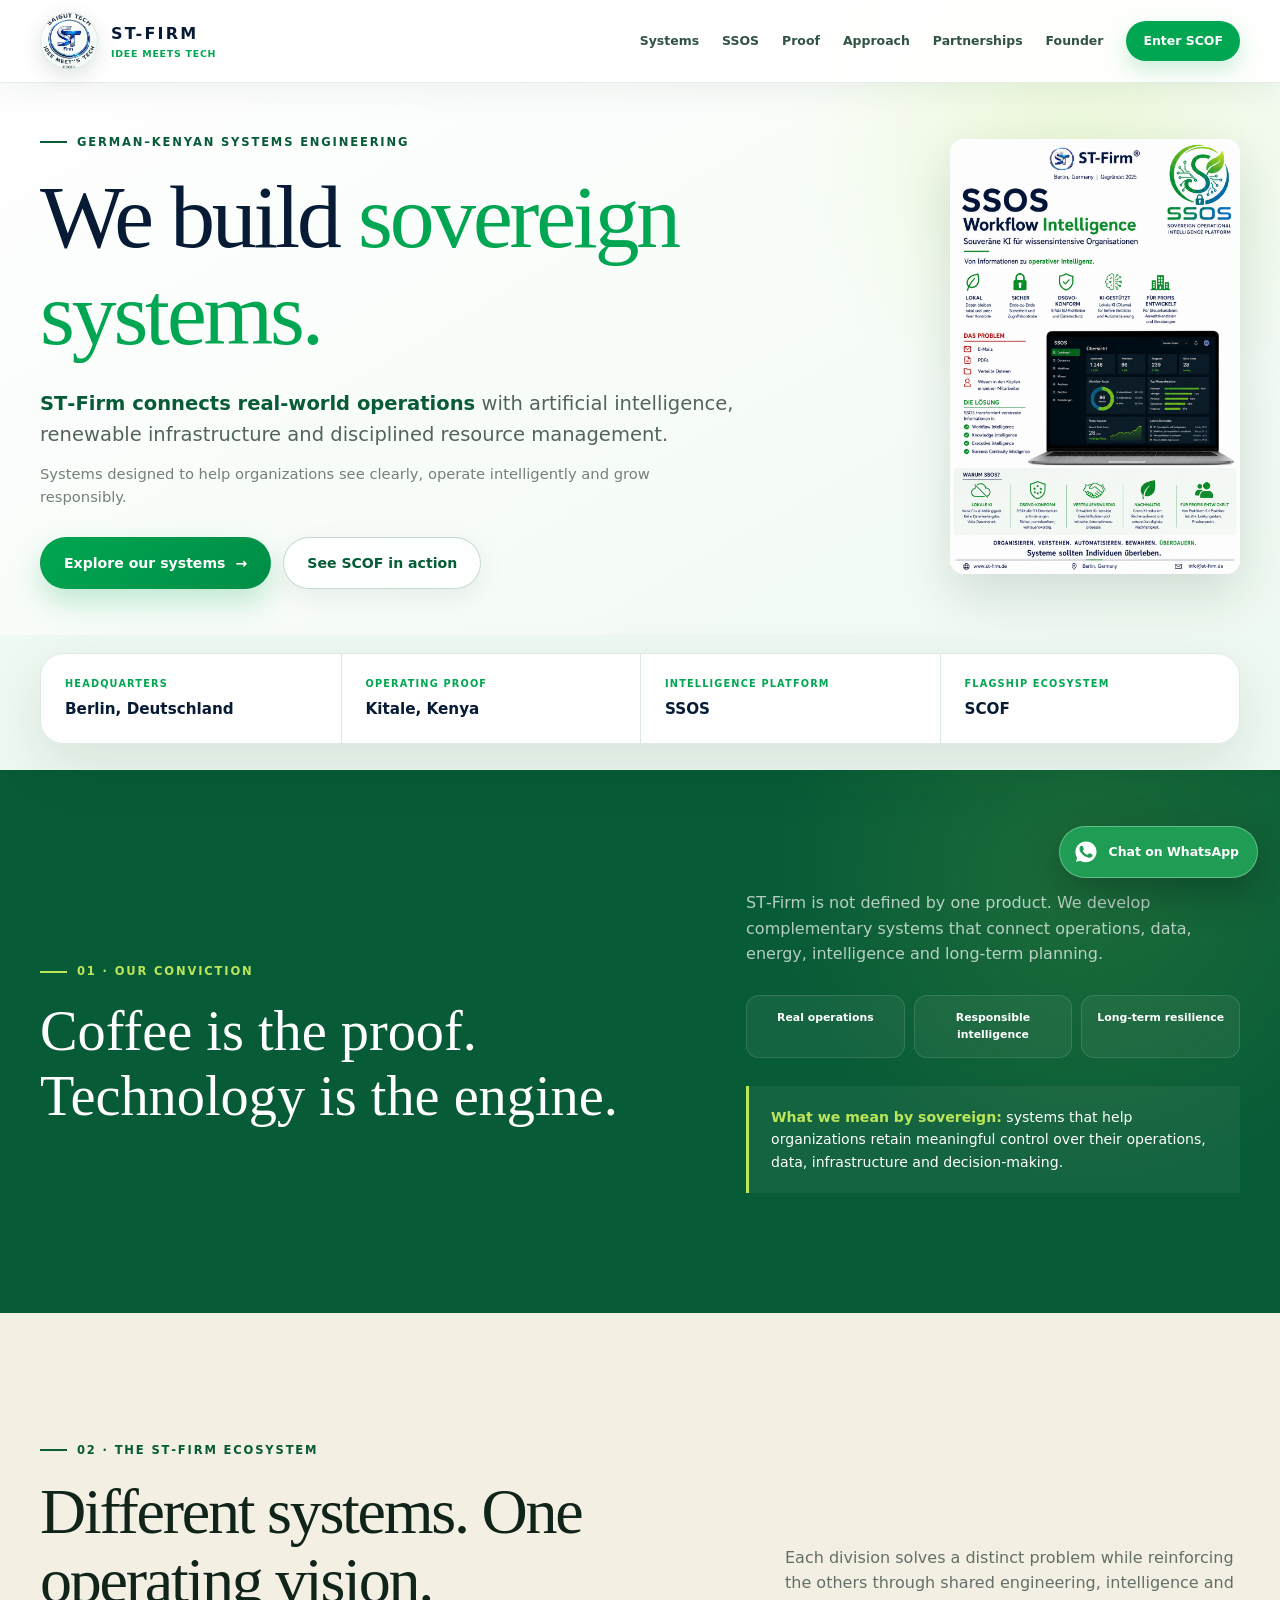
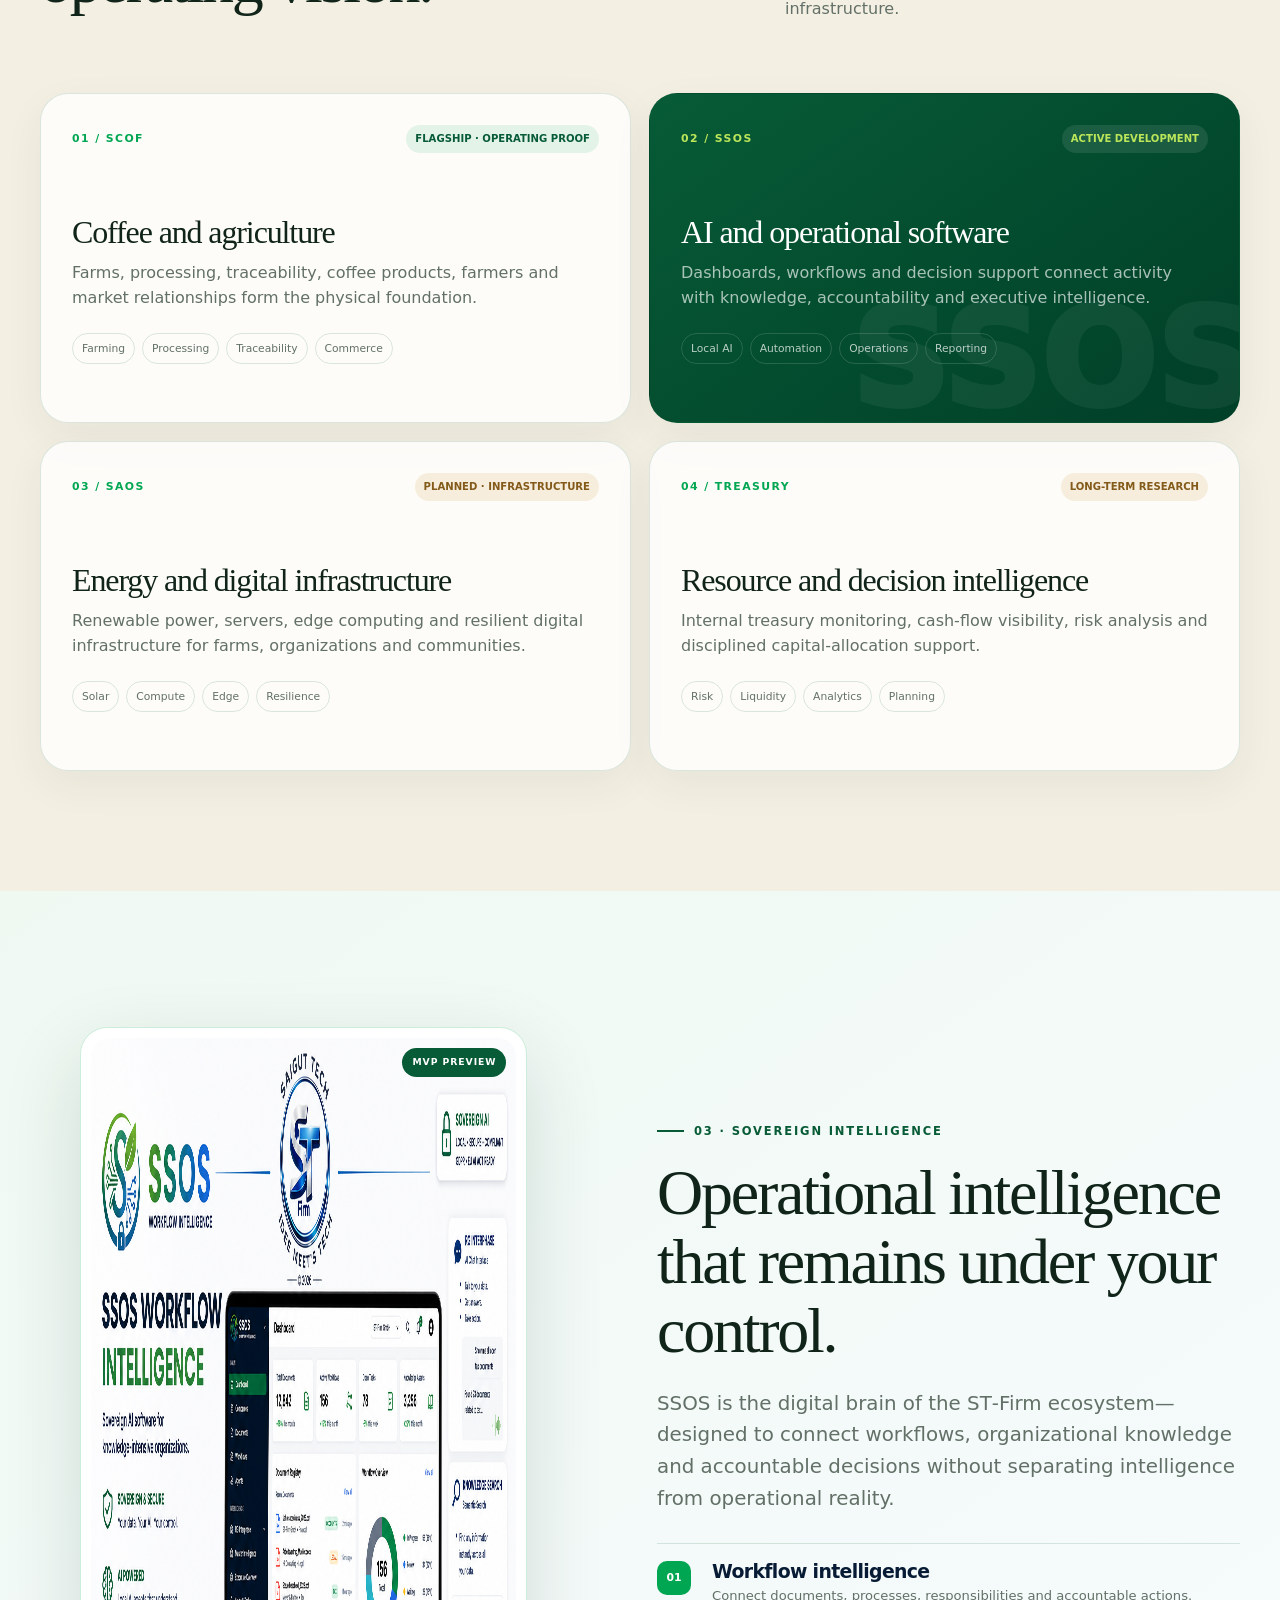
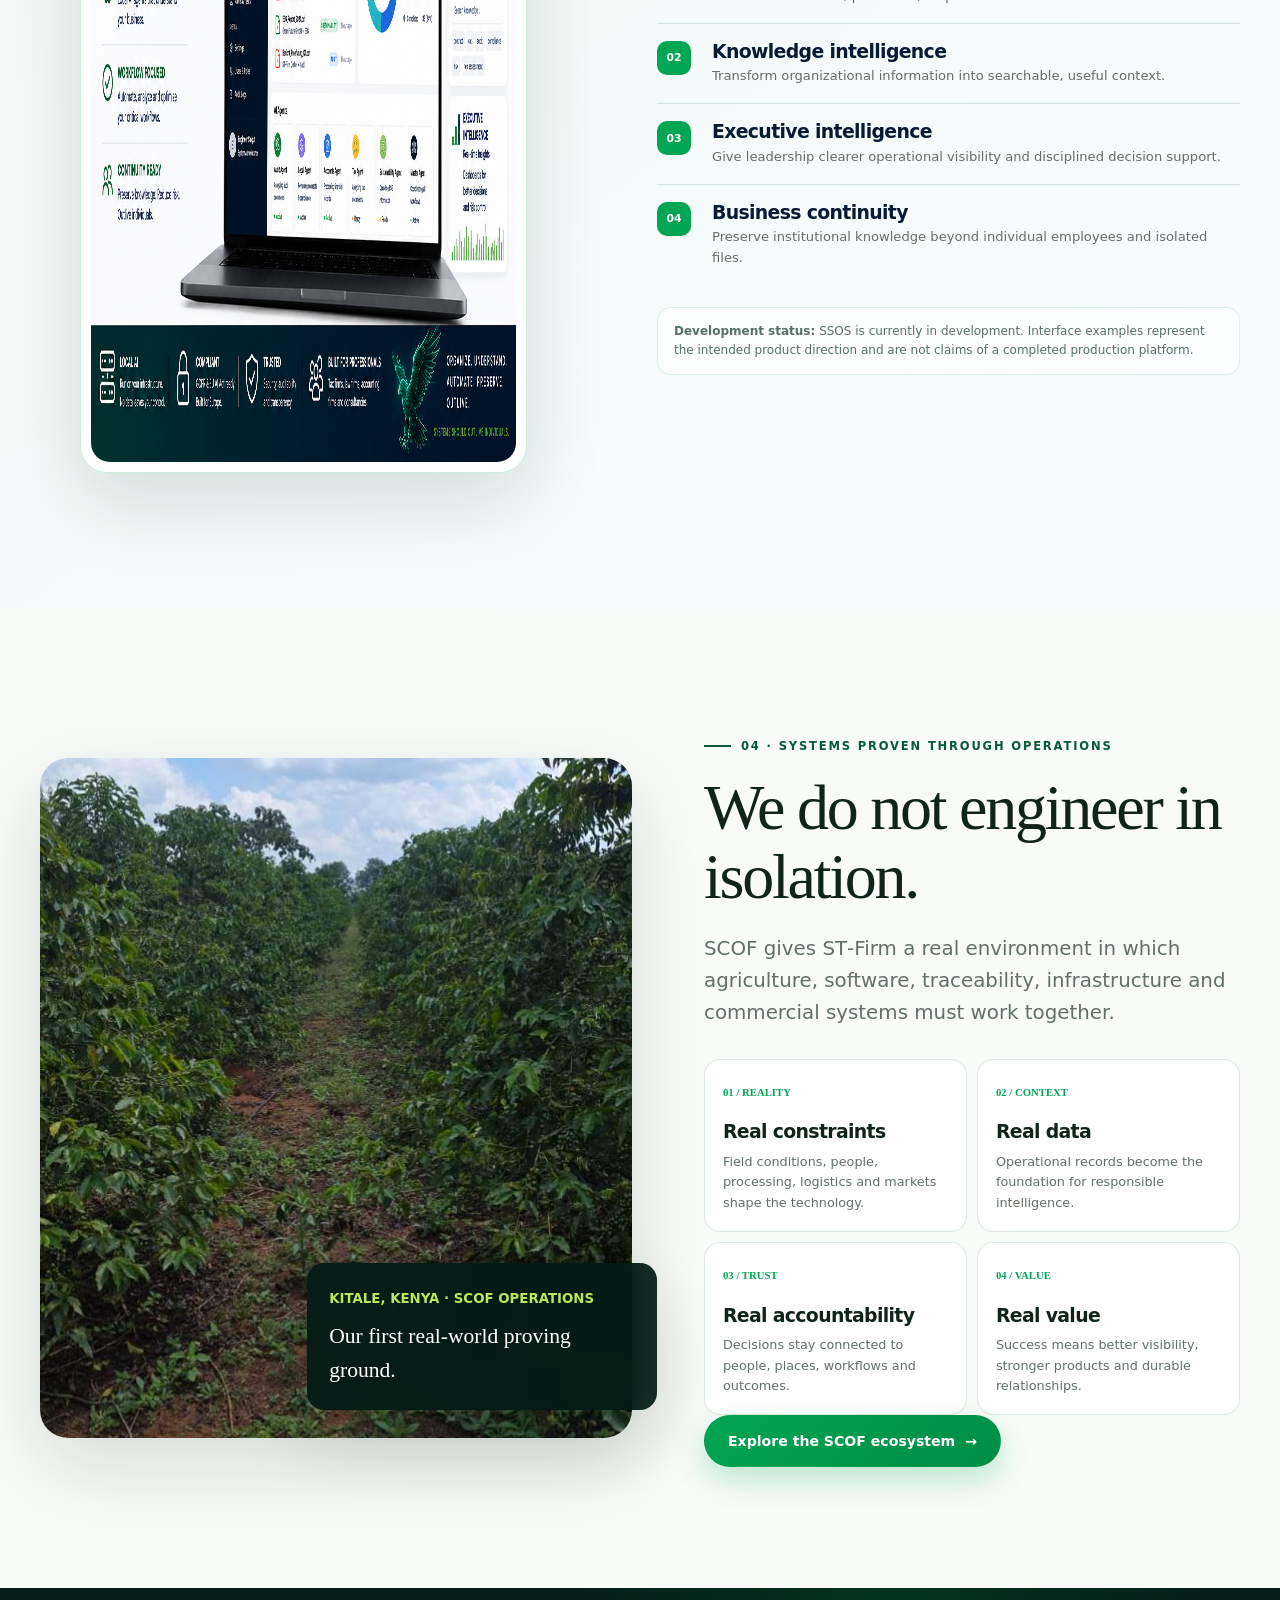
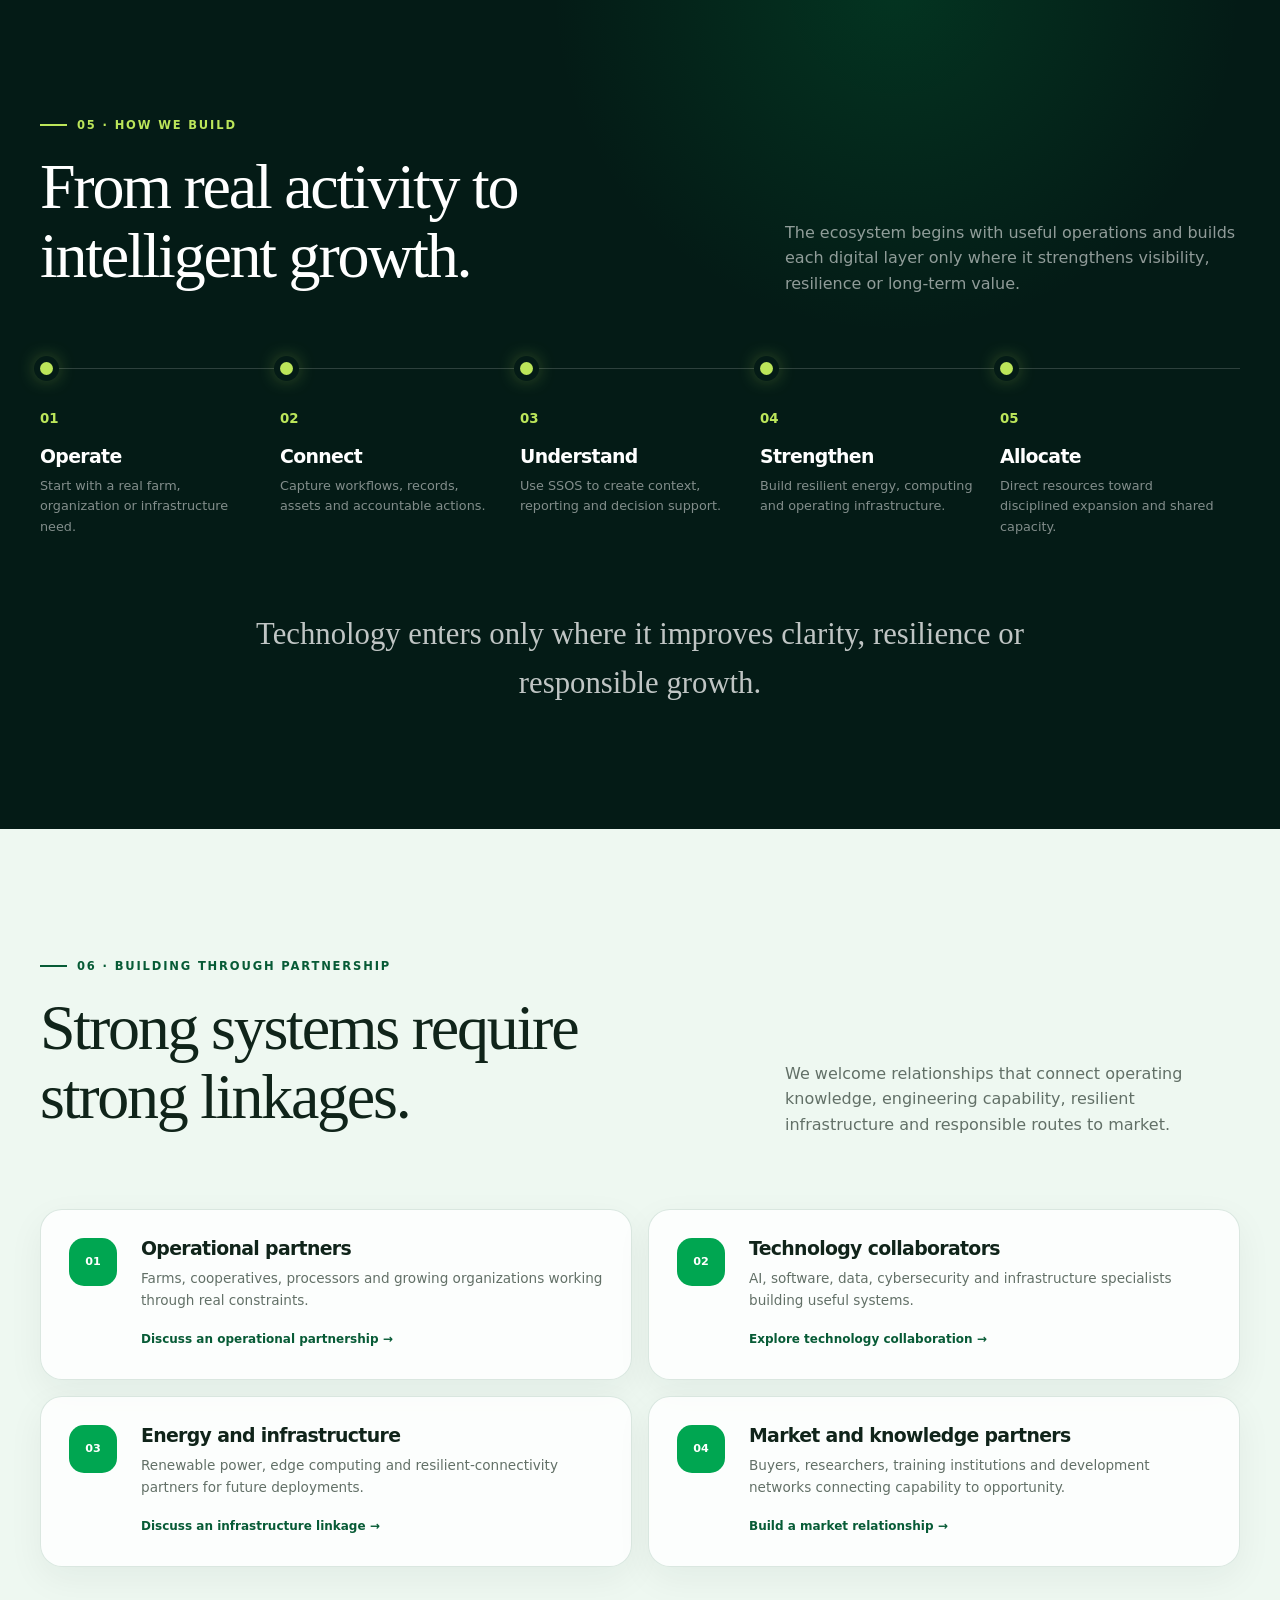
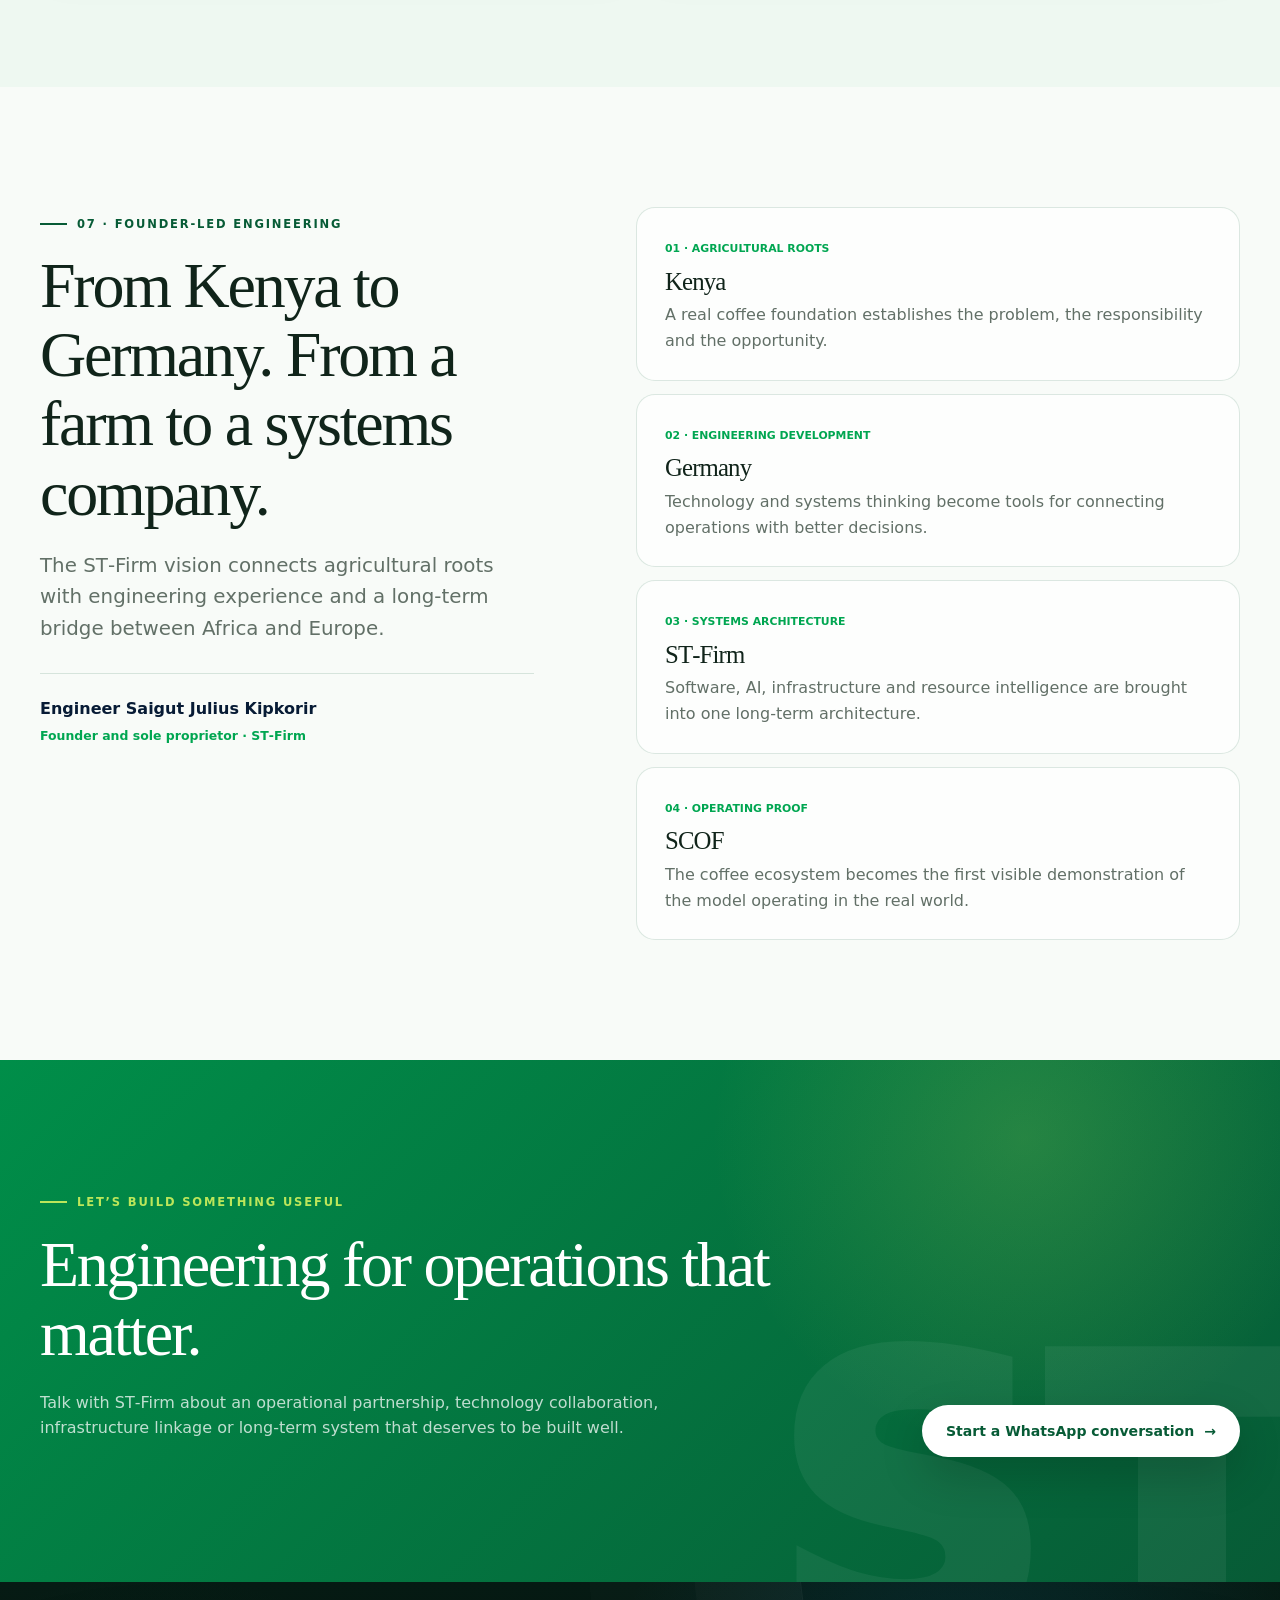
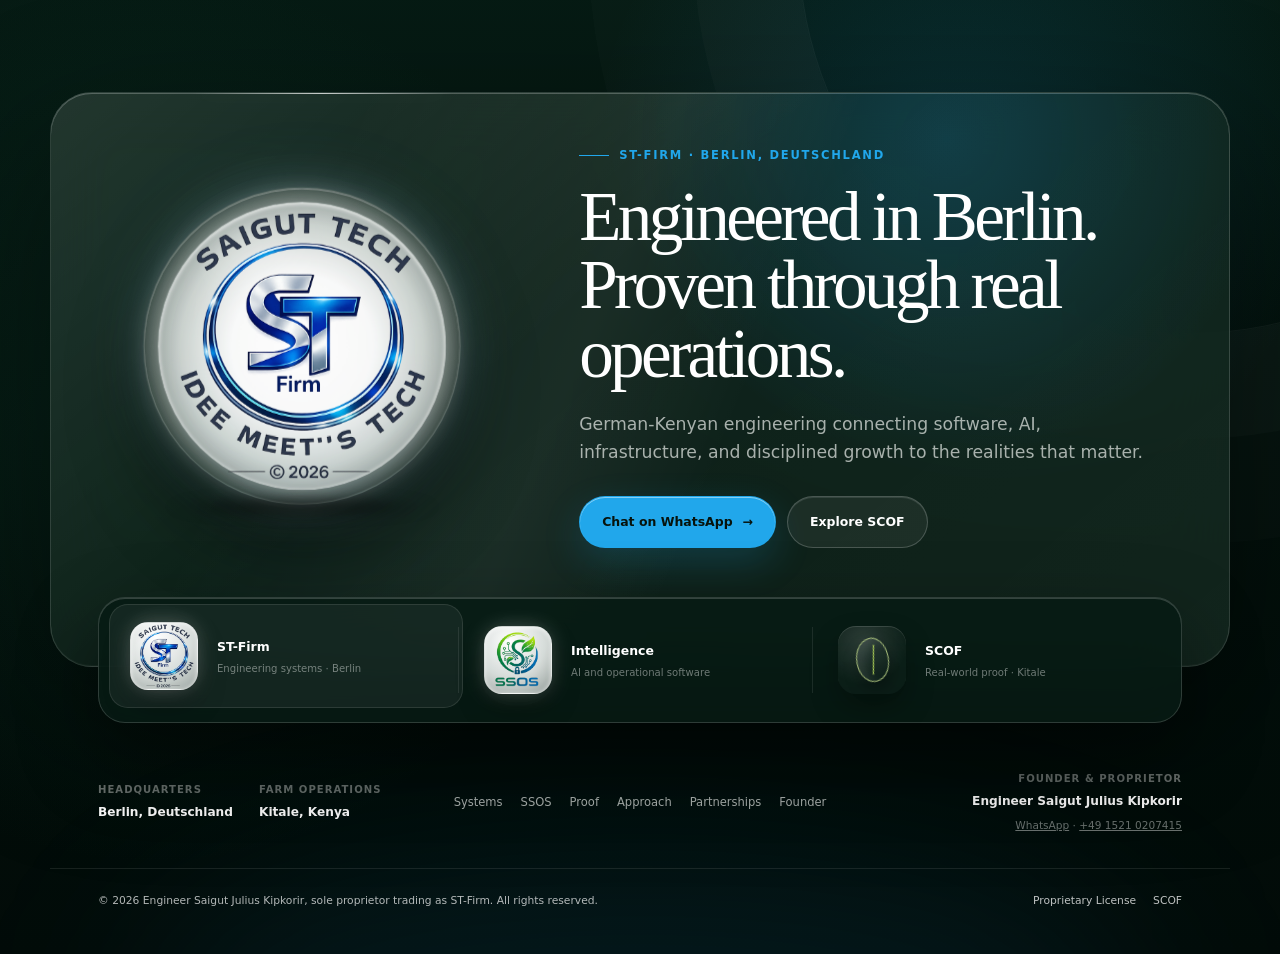
==== st-firm.html @ 6747685f "Redesign ST-Firm page, add SSOS MVP assets, update tests and docs - Major ST-Firm page redesign with" ====
<!DOCTYPE html>
<html lang="en">
<head>
  <meta charset="utf-8">
  <meta name="viewport" content="width=device-width, initial-scale=1">
  <meta name="description" content="ST-Firm is a German-Kenyan engineering company building sovereign systems across artificial intelligence, agriculture, infrastructure and responsible resource management.">
  <meta name="theme-color" content="#ffffff">
  <meta property="og:title" content="ST-Firm — We Build Sovereign Systems">
  <meta property="og:description" content="German-Kenyan engineering connecting real-world operations with sovereign AI, renewable infrastructure and disciplined growth.">
  <meta property="og:type" content="website">
  <title>ST-Firm — We Build Sovereign Systems</title>
  <style>
    :root {
      --night: #061a13;
      --forest: #123d2c;
      --green: #315f42;
      --lime: #bdd978;
      --gold: #d4a44b;
      --cream: #f4efe3;
      --paper: #fbf9f3;
      --ink: #16251c;
      --muted: #667169;
      --line: rgba(18,61,44,.14);
      --radius: 24px;
      --shadow: 0 26px 80px rgba(5,30,21,.14);
    }
    * { box-sizing: border-box; }
    html { scroll-behavior: smooth; }
    body { margin: 0; color: var(--ink); background: var(--paper); font-family: Inter, ui-sans-serif, system-ui, -apple-system, BlinkMacSystemFont, "Segoe UI", sans-serif; line-height: 1.6; overflow-x: hidden; -webkit-font-smoothing: antialiased; -webkit-tap-highlight-color: transparent; }
    body.menu-open { overflow: hidden; }
    img { display: block; width: 100%; }
    a { color: inherit; }
    .wrap { width: min(1180px, calc(100% - 40px)); margin-inline: auto; }
    .eyebrow { display: inline-flex; align-items: center; gap: 10px; margin: 0 0 17px; color: var(--green); font-size: .72rem; font-weight: 850; letter-spacing: .15em; text-transform: uppercase; }
    .eyebrow::before { content: ""; width: 27px; height: 2px; background: currentColor; }
    h1, h2, h3, p { margin-top: 0; }
    h1, h2, h3 { line-height: 1.08; letter-spacing: -.035em; }
    h1, h2 { font-family: Georgia, serif; font-weight: 500; }
    h1 { max-width: 920px; margin-bottom: 25px; font-size: clamp(3.4rem, 8.2vw, 7.6rem); }
    h2 { max-width: 760px; margin-bottom: 22px; font-size: clamp(2.35rem, 5vw, 4.5rem); }
    h3 { margin-bottom: 10px; font-size: 1.18rem; }
    .lead { max-width: 700px; color: var(--muted); font-size: clamp(1.05rem, 1.8vw, 1.24rem); }
    .section { padding: 112px 0; }
    .section-head { display: flex; align-items: end; justify-content: space-between; gap: 45px; margin-bottom: 52px; }
    .section-head > p { max-width: 455px; color: var(--muted); }
    .btn { display: inline-flex; min-height: 50px; align-items: center; justify-content: center; gap: 10px; padding: 0 22px; border-radius: 999px; font-size: .88rem; font-weight: 800; text-decoration: none; transition: transform .2s, background .2s, border-color .2s; -webkit-tap-highlight-color: transparent; }
    .btn:hover { transform: translateY(-2px); }
    .btn-primary { color: var(--night); background: var(--lime); }
    .btn-outline { border: 1px solid rgba(255,255,255,.3); color: white; background: rgba(255,255,255,.035); }

    header { position: fixed; z-index: 50; top: 0; right: 0; left: 0; border-bottom: 1px solid rgba(255,255,255,.1); background: rgba(6,26,19,.78); backdrop-filter: blur(18px); }
    .nav { min-height: 76px; display: flex; align-items: center; justify-content: space-between; gap: 24px; color: white; }
    .brand { display: inline-flex; align-items: center; gap: 13px; text-decoration: none; }
    .brand-logo { width: 56px; height: 56px; border-radius: 50%; object-fit: contain; background: radial-gradient(circle at 35% 22%, #ffffff, rgba(248,252,250,.92) 55%, rgba(240,245,242,.7) 100%); box-shadow: 0 0 14px rgba(255,255,255,.2), inset 0 1px 2px rgba(255,255,255,.6); }
    .brand strong { display: block; letter-spacing: .14em; }
    .brand small { display: block; color: rgba(255,255,255,.5); font-size: .59rem; letter-spacing: .08em; }
    .nav-links { display: flex; align-items: center; gap: 27px; }
    .nav-links a { color: rgba(255,255,255,.7); font-size: .82rem; font-weight: 700; text-decoration: none; }
    .nav-links a:hover { color: white; }
    .nav-links .scof-link { padding: 9px 15px; border: 1px solid rgba(255,255,255,.24); border-radius: 999px; color: white; }
    .menu { display: none; min-width: 44px; min-height: 44px; border: 0; color: white; background: transparent; font: inherit; cursor: pointer; }

    .thesis { color: white; background: var(--forest); }
    .thesis-grid { display: grid; grid-template-columns: 1fr 1fr; gap: 9vw; align-items: center; }
    .thesis blockquote { margin: 0; font-family: Georgia, serif; font-size: clamp(2rem, 4.1vw, 3.8rem); line-height: 1.18; }
    .thesis p { color: rgba(255,255,255,.64); }
    .definition { margin-top: 28px; padding: 20px 22px; border-left: 2px solid var(--lime); background: rgba(255,255,255,.045); font-size: .88rem; }
    .definition strong { color: var(--lime); }

    .architecture { background: var(--cream); }
    .division-grid { display: grid; grid-template-columns: repeat(2, 1fr); gap: 17px; }
    .division { min-height: 310px; padding: 30px; border: 1px solid var(--line); border-radius: var(--radius); background: rgba(255,255,255,.68); }
    .division-top { display: flex; align-items: center; justify-content: space-between; }
    .division-code { color: var(--green); font-size: .68rem; font-weight: 900; letter-spacing: .13em; }
    .status { padding: 6px 9px; border-radius: 999px; color: var(--green); background: rgba(49,95,66,.1); font-size: .63rem; font-weight: 850; text-transform: uppercase; }
    .status.planned { color: #835a19; background: rgba(212,164,75,.16); }
    .division h3 { margin-top: 62px; font-family: Georgia, serif; font-size: 2rem; font-weight: 500; }
    .division p { color: var(--muted); }
    .tags { display: flex; flex-wrap: wrap; gap: 7px; margin-top: 22px; }
    .tags span { padding: 6px 9px; border: 1px solid var(--line); border-radius: 999px; color: var(--muted); font-size: .67rem; }

    .proof-grid { display: grid; grid-template-columns: 1.05fr .95fr; gap: 70px; align-items: center; }
    .proof-image { position: relative; }
    .proof-image img { height: 650px; object-fit: cover; border-radius: var(--radius); box-shadow: var(--shadow); }
    .proof-label { position: absolute; right: -25px; bottom: 28px; width: min(330px, 80%); padding: 22px; border-radius: 17px; color: white; background: var(--night); box-shadow: var(--shadow); }
    .proof-label small { color: var(--lime); text-transform: uppercase; }
    .proof-label strong { display: block; margin-top: 8px; font-family: Georgia, serif; font-size: 1.35rem; font-weight: 500; }
    .proof-points { display: grid; margin-top: 30px; }
    .proof-point { display: grid; grid-template-columns: 38px 1fr; gap: 15px; padding: 19px 0; border-top: 1px solid var(--line); }
    .proof-point span { color: var(--gold); font-family: Georgia, serif; }
    .proof-point p { margin: 5px 0 0; color: var(--muted); font-size: .84rem; }

    .model { color: white; background: var(--night); }
    .model .eyebrow { color: var(--lime); }
    .model .section-head > p { color: rgba(255,255,255,.56); }
    .flow { display: grid; grid-template-columns: repeat(5, 1fr); margin-top: 54px; border-top: 1px solid rgba(255,255,255,.17); }
    .flow article { position: relative; padding: 36px 25px 0 0; }
    .flow article::before { content: ""; position: absolute; top: -6px; width: 11px; height: 11px; border-radius: 50%; background: var(--lime); box-shadow: 0 0 0 5px var(--night); }
    .flow small { color: var(--lime); font-weight: 800; }
    .flow h3 { margin-top: 15px; }
    .flow p { color: rgba(255,255,255,.5); font-size: .8rem; }

    .founder { background: var(--paper); }
    .founder-grid { display: grid; grid-template-columns: .85fr 1.15fr; gap: 8vw; }
    .founder-title { position: sticky; top: 120px; align-self: start; }
    .timeline { border-left: 1px solid var(--line); }
    .moment { position: relative; padding: 0 0 42px 34px; }
    .moment::before { content: ""; position: absolute; left: -6px; top: 4px; width: 11px; height: 11px; border-radius: 50%; background: var(--gold); }
    .moment small { color: var(--green); font-size: .68rem; font-weight: 850; text-transform: uppercase; }
    .moment h3 { margin: 9px 0 7px; font-family: Georgia, serif; font-size: 1.55rem; font-weight: 500; }
    .moment p { color: var(--muted); }

    .closing { position: relative; overflow: hidden; padding: 115px 0; color: white; background: var(--forest); }
    .closing::after { content: "ST"; position: absolute; right: -25px; bottom: -120px; color: rgba(255,255,255,.04); font-size: 24rem; font-weight: 950; line-height: 1; }
    .closing-inner { position: relative; z-index: 2; display: grid; grid-template-columns: 1fr auto; gap: 50px; align-items: end; }
    .closing p { max-width: 650px; color: rgba(255,255,255,.64); }
    footer { padding: 28px 0; color: rgba(255,255,255,.48); background: var(--night); font-size: .74rem; }
    .footer-inner { display: flex; justify-content: space-between; gap: 25px; }

    .reveal { opacity: 0; transform: translateY(20px); will-change: transform, opacity; transition: opacity .7s cubic-bezier(.25,.1,.25,1), transform .7s cubic-bezier(.25,.1,.25,1); }
    .reveal.visible { opacity: 1; transform: none; }

    @media (max-width: 900px) {
      .nav-links { position: fixed; inset: 76px 0 auto; display: none; padding: 26px; flex-direction: column; align-items: flex-start; background: var(--night); }
      .nav-links.open { display: flex; }
      .menu { display: block; }
      .thesis-grid, .proof-grid, .founder-grid { grid-template-columns: 1fr; }
      .proof-image { max-width: 760px; }
      .flow { grid-template-columns: repeat(3, 1fr); row-gap: 28px; }
      .founder-title { position: static; }
    }
    @media (max-width: 650px) {
      .wrap { width: min(100% - 28px, 1180px); }
      .section { padding: 96px 0; }
      .section-head { display: block; }
      .division-grid { grid-template-columns: 1fr; }
      .proof-image img { height: 480px; }
      .proof-label { right: -4px; }
      .flow { grid-template-columns: 1fr; border-top: 0; }
      .flow article { padding: 22px 0; border-top: 1px solid rgba(255,255,255,.15); }
      .flow article::before { display: none; }
      .closing-inner { grid-template-columns: 1fr; }
      .footer-inner { display: block; }
      .footer-inner span { display: block; margin-top: 8px; }
      .brand-logo { width: 42px; height: 42px; }
    }
    @media (prefers-reduced-motion: reduce) {
      html { scroll-behavior: auto; }
      *, *::before, *::after { transition: none !important; }
      .reveal { opacity: 1; transform: none; }
    }
  </style>
  <style id="stfirm-2026-refresh">
    :root { --night:#041b16; --navy:#071b35; --forest:#075b36; --green:#00a651; --leaf:#46b94f; --lime:#bce65a; --paper:#f8fbf8; --ink:#10241a; --muted:#627067; --line:rgba(7,91,54,.14); --radius:28px; --shadow:0 28px 80px rgba(4,45,28,.14); }
    html { scroll-padding-top:92px; }
    body { background:var(--paper); }
    a:focus-visible, button:focus-visible { outline:3px solid var(--lime); outline-offset:4px; }
    .skip-link { position:fixed; z-index:100; top:10px; left:10px; padding:10px 16px; border-radius:999px; color:white; background:var(--forest); transform:translateY(-150%); transition:transform .2s; }
    .skip-link:focus { transform:none; }
    .wrap { width:min(1200px,calc(100% - 44px)); }
    .eyebrow { margin-bottom:18px; color:var(--forest); font-weight:900; letter-spacing:.16em; }
    h1 { max-width:760px; color:var(--navy); font-size:clamp(3.6rem,7vw,6.8rem); }
    h1 em { color:var(--green); font-style:normal; }
    h2 { max-width:790px; font-size:clamp(2.45rem,5vw,4.7rem); }
    .section { position:relative; padding:120px 0; }
    .section-head { gap:54px; margin-bottom:56px; }
    .btn { min-height:52px; padding-inline:23px; border:1px solid transparent; font-weight:850; transition:transform .2s,box-shadow .2s,background .2s,color .2s; }
    .btn:hover { transform:translateY(-3px); }
    .btn-primary { color:white; background:linear-gradient(135deg,var(--green),#008d46); box-shadow:0 13px 30px rgba(0,166,81,.24); }
    .btn-outline { border-color:rgba(7,91,54,.22); color:var(--forest); background:rgba(255,255,255,.78); box-shadow:0 8px 28px rgba(4,45,28,.07); }

    header { min-height:82px; border-bottom:1px solid rgba(7,91,54,.1); background:rgba(255,255,255,.9); box-shadow:0 8px 32px rgba(4,45,28,.06); backdrop-filter:blur(20px) saturate(150%); }
    .nav { min-height:82px; color:var(--navy); }
    .brand { color:var(--navy); }
    .brand-logo { width:58px; height:58px; border:1px solid rgba(7,91,54,.1); background:radial-gradient(circle at 35% 22%,#fff,#f4fbf6 70%); box-shadow:0 7px 22px rgba(4,45,28,.12); }
    .brand small { color:var(--green); font-weight:800; }
    .nav-links { gap:23px; }
    .nav-links a { position:relative; color:#315244; font-size:.78rem; font-weight:780; }
    .nav-links a:not(.scof-link)::after { content:""; position:absolute; right:0; bottom:-9px; left:0; height:2px; background:var(--green); transform:scaleX(0); transition:transform .2s; }
    .nav-links a:hover { color:var(--forest); }
    .nav-links a:hover::after { transform:scaleX(1); }
    .nav-links .scof-link { padding:10px 17px; border:0; color:white; background:var(--green); box-shadow:0 9px 22px rgba(0,166,81,.2); }
    .menu { border:1px solid var(--line); border-radius:50%; color:var(--forest); background:white; font-weight:800; }

    .hero { position:relative; min-height:auto; overflow:hidden; padding:125px 0 46px; color:var(--ink); background:radial-gradient(circle at 84% 23%,rgba(188,230,90,.2),transparent 24%),linear-gradient(150deg,#fff 0%,#f7fcf8 58%,#eef9f1 100%); }
    .hero::before { inset:auto; top:9%; right:-8%; width:42vw; height:42vw; opacity:1; border:1px solid rgba(0,166,81,.12); border-radius:50%; background:transparent; box-shadow:0 0 0 70px rgba(0,166,81,.025),0 0 0 140px rgba(0,166,81,.018); }
    .hero-inner { position:relative; z-index:2; display:grid; grid-template-columns:minmax(0,1fr) auto; gap:clamp(36px,5vw,64px); align-items:center; margin-block:0; }
    .hero .eyebrow { color:var(--forest); }
    .hero-copy { max-width:700px; color:#52645b; font-size:clamp(1.05rem,1.65vw,1.22rem); }
    .hero-copy strong { color:var(--forest); }
    .hero-subcopy { max-width:660px; margin-top:-8px; color:#748078; font-size:.92rem; }
    .hero-actions { display:flex; flex-wrap:wrap; gap:12px; margin-top:28px; }
    .hero-visual { position:relative; align-self:center; width:auto; margin:0; border:0; background:none; box-shadow:none; }
    .hero-visual::before { display:none; }
    .poster-shell { display:block; width:fit-content; margin:0; }
    .poster-shell a { display:block; text-decoration:none; }
    .poster-shell img { width:auto; height:435px; max-width:100%; aspect-ratio:auto; border-radius:14px; object-fit:contain; background:white; box-shadow:0 20px 52px rgba(3,53,31,.14); transition:transform .35s,box-shadow .35s; }
    .poster-shell img:hover { transform:translateY(-3px); box-shadow:0 32px 78px rgba(3,53,31,.2); }
    .credibility { position:relative; z-index:3; margin:0; padding:18px 0 26px; background:#eef9f1; }
    .credibility-grid { display:grid; grid-template-columns:repeat(4,1fr); overflow:hidden; border:1px solid rgba(7,91,54,.12); border-radius:23px; background:rgba(255,255,255,.86); box-shadow:0 22px 60px rgba(4,45,28,.1); backdrop-filter:blur(15px); }
    .credibility article { padding:22px 24px; border-left:1px solid var(--line); }
    .credibility article:first-child { border-left:0; }
    .credibility small { display:block; color:var(--green); font-size:.61rem; font-weight:900; letter-spacing:.12em; text-transform:uppercase; }
    .credibility strong { display:block; margin-top:5px; color:var(--navy); font-size:.95rem; }

    .thesis { overflow:hidden; color:white; background:radial-gradient(circle at 85% 20%,rgba(188,230,90,.12),transparent 27%),var(--forest); }
    .thesis .eyebrow { color:var(--lime); }
    .thesis-grid { grid-template-columns:1.1fr .9fr; gap:8vw; }
    .thesis blockquote { font-size:clamp(2.4rem,4.4vw,4.3rem); line-height:1.15; }
    .thesis p { color:rgba(255,255,255,.7); }
    .principles { display:grid; grid-template-columns:repeat(3,1fr); gap:9px; margin-top:28px; }
    .principles span { padding:13px 10px; border:1px solid rgba(255,255,255,.12); border-radius:13px; color:white; background:rgba(255,255,255,.055); font-size:.68rem; font-weight:800; text-align:center; }
    .definition { border-left:3px solid var(--lime); background:rgba(255,255,255,.055); }

    .architecture { background:var(--cream); }
    .division-grid { gap:18px; }
    .division { position:relative; min-height:330px; overflow:hidden; padding:31px; border-radius:var(--radius); background:rgba(255,255,255,.78); box-shadow:0 14px 40px rgba(4,45,28,.06); transition:transform .3s,box-shadow .3s; }
    .division:hover { transform:translateY(-5px); box-shadow:var(--shadow); }
    .division.featured { color:white; border-color:transparent; background:linear-gradient(145deg,var(--forest),#003f28); }
    .division.featured::after { content:"SSOS"; position:absolute; right:-14px; bottom:-48px; color:rgba(255,255,255,.055); font-size:8.5rem; font-weight:950; }
    .division-top,.division h3,.division p,.tags { position:relative; z-index:2; }
    .division-code { color:var(--green); }
    .featured .division-code { color:var(--lime); }
    .status { color:var(--forest); background:rgba(0,166,81,.1); }
    .featured .status { color:var(--lime); background:rgba(255,255,255,.09); }
    .featured p { color:rgba(255,255,255,.66); }
    .featured .tags span { border-color:rgba(255,255,255,.14); color:rgba(255,255,255,.72); }

    .ssos-showcase { overflow:hidden; background:linear-gradient(145deg,#eff9f2,#f8fbff); }
    .ssos-grid { display:grid; grid-template-columns:.95fr 1.05fr; gap:clamp(50px,7vw,90px); align-items:center; }
    .ssos-frame { position:relative; padding:10px; border:1px solid rgba(0,166,81,.2); border-radius:27px; background:white; box-shadow:var(--shadow); }
    .ssos-frame::before { content:"MVP PREVIEW"; position:absolute; z-index:2; top:20px; right:20px; padding:7px 10px; border-radius:999px; color:white; background:var(--forest); font-size:.58rem; font-weight:900; letter-spacing:.1em; }
    .ssos-frame img { border-radius:19px; }
    .capability-list { display:grid; margin-top:28px; }
    .capability { display:grid; grid-template-columns:40px 1fr; gap:15px; padding:17px 0; border-top:1px solid var(--line); }
    .capability span { display:grid; width:34px; height:34px; place-items:center; border-radius:10px; color:white; background:var(--green); font-size:.68rem; font-weight:900; }
    .capability h3 { margin-bottom:4px; color:var(--navy); }
    .capability p { margin:0; color:var(--muted); font-size:.82rem; }
    .development-note { margin-top:22px; padding:14px 16px; border:1px solid rgba(0,166,81,.15); border-radius:14px; color:#557065; background:rgba(255,255,255,.7); font-size:.75rem; }

    .proof-grid { gap:72px; }
    .proof-image img { height:680px; }
    .proof-label { width:min(350px,82%); background:rgba(4,27,22,.93); backdrop-filter:blur(12px); }
    .proof-label small { color:var(--lime); font-weight:850; }
    .proof-points { grid-template-columns:repeat(2,1fr); gap:10px; }
    .proof-point { display:block; padding:18px; border:1px solid var(--line); border-radius:16px; background:white; }
    .proof-point > span { color:var(--green); font-size:.67rem; font-weight:900; }
    .proof-point h3 { margin-top:18px; }
    .proof-point p { font-size:.8rem; }

    .model { overflow:hidden; background:radial-gradient(circle at 70% 0,rgba(0,166,81,.18),transparent 28%),var(--night); }
    .flow article::before { width:13px; height:13px; top:-7px; background:var(--lime); box-shadow:0 0 0 6px var(--night),0 0 20px var(--lime); }
    .flow small { font-weight:900; }
    .model-statement { max-width:800px; margin:60px auto 0; color:rgba(255,255,255,.75); font-family:Georgia,serif; font-size:clamp(1.35rem,2.4vw,2rem); text-align:center; }

    .partnerships { background:#eef8f1; }
    .partner-grid { display:grid; grid-template-columns:repeat(2,1fr); gap:16px; }
    .partner-card { display:grid; grid-template-columns:54px 1fr; gap:18px; padding:28px; border:1px solid var(--line); border-radius:22px; background:rgba(255,255,255,.82); box-shadow:0 12px 36px rgba(4,45,28,.055); transition:transform .3s,box-shadow .3s; }
    .partner-card:hover { transform:translateY(-4px); box-shadow:var(--shadow); }
    .partner-number { display:grid; width:48px; height:48px; place-items:center; border-radius:15px; color:white; background:var(--green); font-size:.7rem; font-weight:900; }
    .partner-card p { color:var(--muted); font-size:.85rem; }
    .partner-card a { color:var(--forest); font-size:.75rem; font-weight:900; text-decoration:none; }

    .founder-grid { grid-template-columns:.9fr 1.1fr; }
    .founder-title { top:125px; }
    .founder-signature { margin-top:28px; padding-top:22px; border-top:1px solid var(--line); }
    .founder-signature strong { display:block; color:var(--navy); }
    .founder-signature span { color:var(--green); font-size:.78rem; font-weight:800; }
    .timeline { display:grid; gap:13px; border-left:0; }
    .moment { padding:26px 28px; border:1px solid var(--line); border-radius:19px; background:rgba(255,255,255,.72); }
    .moment::before { display:none; }
    .moment p { margin-bottom:0; }

    .closing { padding:125px 0; background:radial-gradient(circle at 80% 15%,rgba(188,230,90,.18),transparent 28%),linear-gradient(135deg,#008e49,var(--forest)); }
    .closing::after { color:rgba(255,255,255,.055); }
    .closing .eyebrow { color:var(--lime); }
    .closing p { color:rgba(255,255,255,.75); }
    .closing .btn-primary { color:var(--forest); background:white; box-shadow:0 18px 45px rgba(0,0,0,.18); }

    @media (max-width:1050px) {
      .nav-links { gap:15px; }
      .nav-links a { font-size:.72rem; }
      .poster-shell img { height:400px; }
    }
    @media (max-width:900px) {
      .nav-links { inset:82px 16px auto; padding:24px; border:1px solid var(--line); border-radius:22px; background:rgba(255,255,255,.97); box-shadow:var(--shadow); }
      .nav-links .scof-link { width:100%; text-align:center; }
      .hero { padding:112px 0 40px; }
      .hero-inner,.thesis-grid,.ssos-grid,.proof-grid,.founder-grid { grid-template-columns:1fr; }
      .hero-content { text-align:center; }
      .hero-content .eyebrow,.hero-actions,.hero-note { justify-content:center; }
      .hero-copy,.hero-subcopy { margin-inline:auto; }
      .hero-inner { gap:32px; }
      .hero-visual { width:auto; max-width:none; margin:0 auto; aspect-ratio:auto; }
      .poster-shell img { height:360px; }
      .credibility-grid { grid-template-columns:repeat(2,1fr); }
      .credibility article:nth-child(3) { border-top:1px solid var(--line); border-left:0; }
      .credibility article:nth-child(4) { border-top:1px solid var(--line); }
    }
    @media (max-width:650px) {
      .wrap { width:min(100% - 28px,1200px); }
      .section { padding:92px 0; }
      header,.nav { min-height:72px; }
      .brand-logo { width:46px; height:46px; }
      .brand small { display:none; }
      .nav-links { inset:72px 14px auto; }
      .hero { padding:100px 0 34px; }
      h1 { font-size:clamp(3rem,15vw,4.5rem); }
      .hero-actions .btn { width:100%; }
      .hero-inner { gap:26px; }
      .hero-subcopy { display:none; }
      .hero-visual { width:auto; }
      .poster-shell img { height:clamp(290px,80vw,320px); border-radius:12px; }
      .credibility { padding:14px 0 20px; }
      .credibility-grid,.division-grid,.proof-points,.partner-grid { grid-template-columns:1fr; }
      .credibility article { border-top:1px solid var(--line); border-left:0; }
      .credibility article:first-child { border-top:0; }
      .principles { grid-template-columns:1fr; }
      .division { min-height:300px; }
      .proof-image img { height:500px; }
      .partner-card { grid-template-columns:44px 1fr; padding:23px; }
      .partner-number { width:42px; height:42px; }
      .closing .btn { width:100%; }
    }
    @media (prefers-reduced-motion:reduce) {
      *,*::before,*::after { animation:none!important; }
      .poster-shell { transform:none; }
    }
  </style>
  <link rel="stylesheet" href="assets/footer-system.css">
  <script src="assets/footer-system.js" defer></script>
</head>
<body>
  <a class="skip-link" href="#main-content">Skip to main content</a>
  <header>
    <div class="wrap nav">
      <a class="brand" href="#top" aria-label="ST-Firm home"><img class="brand-logo" src="assets/ST-Firm Logo Transparent.png" alt="ST-Firm logo" width="724" height="780" loading="eager" decoding="async"><span><strong>ST-FIRM</strong><small>IDEE MEETS TECH</small></span></a>
      <nav class="nav-links" id="nav-links" aria-label="Main navigation"><a href="#systems">Systems</a><a href="#ssos">SSOS</a><a href="#proof">Proof</a><a href="#model">Approach</a><a href="#partnerships">Partnerships</a><a href="#story">Founder</a><a class="scof-link" href="index.html">Enter SCOF</a></nav>
      <button class="menu" id="menu" type="button" aria-label="Open navigation" aria-expanded="false">Menu</button>
    </div>
  </header>

  <main id="main-content">
    <section class="hero" id="top">
      <div class="wrap hero-inner">
        <div class="hero-content reveal">
          <p class="eyebrow">German–Kenyan systems engineering</p>
          <h1>We build <em>sovereign systems.</em></h1>
          <p class="hero-copy"><strong>ST‑Firm connects real-world operations</strong> with artificial intelligence, renewable infrastructure and disciplined resource management.</p>
          <p class="hero-subcopy">Systems designed to help organizations see clearly, operate intelligently and grow responsibly.</p>
          <div class="hero-actions"><a class="btn btn-primary" href="#systems">Explore our systems <span aria-hidden="true">→</span></a><a class="btn btn-outline" href="index.html">See SCOF in action</a></div>
        </div>
        <aside class="hero-visual reveal" aria-label="SSOS MVP platform preview">
          <figure class="poster-shell"><a href="assets/SSOS MVP Vertical.png" target="_blank" rel="noopener noreferrer" aria-label="Open the full-resolution SSOS MVP product overview"><img src="assets/SSOS MVP Vertical.png" alt="Vertical SSOS Workflow Intelligence MVP product overview" width="1024" height="1536" loading="eager" decoding="async" fetchpriority="high"></a></figure>
        </aside>
      </div>
    </section>
    <section class="credibility" aria-label="ST-Firm credibility overview">
      <div class="wrap reveal">
        <div class="credibility-grid">
          <article><small>Headquarters</small><strong>Berlin, Deutschland</strong></article>
          <article><small>Operating proof</small><strong>Kitale, Kenya</strong></article>
          <article><small>Intelligence platform</small><strong>SSOS</strong></article>
          <article><small>Flagship ecosystem</small><strong>SCOF</strong></article>
        </div>
      </div>
    </section>

    <section class="section thesis">
      <div class="wrap thesis-grid reveal">
        <div><p class="eyebrow">01 · Our conviction</p><blockquote>Coffee is the proof. Technology is the engine.</blockquote></div>
        <div><p>ST‑Firm is not defined by one product. We develop complementary systems that connect operations, data, energy, intelligence and long-term planning.</p><div class="principles" aria-label="ST-Firm engineering principles"><span>Real operations</span><span>Responsible intelligence</span><span>Long-term resilience</span></div><div class="definition"><strong>What we mean by sovereign:</strong> systems that help organizations retain meaningful control over their operations, data, infrastructure and decision-making.</div></div>
      </div>
    </section>

    <section class="section architecture" id="systems">
      <div class="wrap">
        <div class="section-head reveal"><div><p class="eyebrow">02 · The ST‑Firm ecosystem</p><h2>Different systems. One operating vision.</h2></div><p>Each division solves a distinct problem while reinforcing the others through shared engineering, intelligence and infrastructure.</p></div>
        <div class="division-grid">
          <article class="division reveal"><div class="division-top"><span class="division-code">01 / SCOF</span><span class="status">Flagship · Operating proof</span></div><h3>Coffee and agriculture</h3><p>Farms, processing, traceability, coffee products, farmers and market relationships form the physical foundation.</p><div class="tags"><span>Farming</span><span>Processing</span><span>Traceability</span><span>Commerce</span></div></article>
          <article class="division featured reveal"><div class="division-top"><span class="division-code">02 / SSOS</span><span class="status">Active development</span></div><h3>AI and operational software</h3><p>Dashboards, workflows and decision support connect activity with knowledge, accountability and executive intelligence.</p><div class="tags"><span>Local AI</span><span>Automation</span><span>Operations</span><span>Reporting</span></div></article>
          <article class="division reveal"><div class="division-top"><span class="division-code">03 / SAOS</span><span class="status planned">Planned · Infrastructure</span></div><h3>Energy and digital infrastructure</h3><p>Renewable power, servers, edge computing and resilient digital infrastructure for farms, organizations and communities.</p><div class="tags"><span>Solar</span><span>Compute</span><span>Edge</span><span>Resilience</span></div></article>
          <article class="division reveal"><div class="division-top"><span class="division-code">04 / TREASURY</span><span class="status planned">Long-term research</span></div><h3>Resource and decision intelligence</h3><p>Internal treasury monitoring, cash-flow visibility, risk analysis and disciplined capital-allocation support.</p><div class="tags"><span>Risk</span><span>Liquidity</span><span>Analytics</span><span>Planning</span></div></article>
        </div>
      </div>
    </section>

    <section class="section ssos-showcase" id="ssos">
      <div class="wrap ssos-grid">
        <figure class="ssos-frame reveal"><img src="assets/ssos-mvp.png" alt="SSOS Workflow Intelligence MVP dashboard and operational capabilities" width="1536" height="1024" loading="lazy" decoding="async"></figure>
        <div class="reveal">
          <p class="eyebrow">03 · Sovereign intelligence</p>
          <h2>Operational intelligence that remains under your control.</h2>
          <p class="lead">SSOS is the digital brain of the ST‑Firm ecosystem—designed to connect workflows, organizational knowledge and accountable decisions without separating intelligence from operational reality.</p>
          <div class="capability-list">
            <article class="capability"><span>01</span><div><h3>Workflow intelligence</h3><p>Connect documents, processes, responsibilities and accountable actions.</p></div></article>
            <article class="capability"><span>02</span><div><h3>Knowledge intelligence</h3><p>Transform organizational information into searchable, useful context.</p></div></article>
            <article class="capability"><span>03</span><div><h3>Executive intelligence</h3><p>Give leadership clearer operational visibility and disciplined decision support.</p></div></article>
            <article class="capability"><span>04</span><div><h3>Business continuity</h3><p>Preserve institutional knowledge beyond individual employees and isolated files.</p></div></article>
          </div>
          <p class="development-note"><strong>Development status:</strong> SSOS is currently in development. Interface examples represent the intended product direction and are not claims of a completed production platform.</p>
        </div>
      </div>
    </section>

    <section class="section" id="proof">
      <div class="wrap proof-grid">
        <div class="proof-image reveal"><img src="assets/farm-row-clouds.jpg" alt="Established rows of coffee trees beneath the Kenyan sky" loading="lazy" decoding="async"><div class="proof-label"><small>Kitale, Kenya · SCOF operations</small><strong>Our first real-world proving ground.</strong></div></div>
        <div class="reveal"><p class="eyebrow">04 · Systems proven through operations</p><h2>We do not engineer in isolation.</h2><p class="lead">SCOF gives ST‑Firm a real environment in which agriculture, software, traceability, infrastructure and commercial systems must work together.</p><div class="proof-points"><article class="proof-point"><span>01 / REALITY</span><h3>Real constraints</h3><p>Field conditions, people, processing, logistics and markets shape the technology.</p></article><article class="proof-point"><span>02 / CONTEXT</span><h3>Real data</h3><p>Operational records become the foundation for responsible intelligence.</p></article><article class="proof-point"><span>03 / TRUST</span><h3>Real accountability</h3><p>Decisions stay connected to people, places, workflows and outcomes.</p></article><article class="proof-point"><span>04 / VALUE</span><h3>Real value</h3><p>Success means better visibility, stronger products and durable relationships.</p></article></div><a class="btn btn-primary" href="index.html">Explore the SCOF ecosystem <span aria-hidden="true">→</span></a></div>
      </div>
    </section>

    <section class="section model" id="model">
      <div class="wrap">
        <div class="section-head reveal"><div><p class="eyebrow">05 · How we build</p><h2>From real activity to intelligent growth.</h2></div><p>The ecosystem begins with useful operations and builds each digital layer only where it strengthens visibility, resilience or long-term value.</p></div>
        <div class="flow reveal"><article><small>01</small><h3>Operate</h3><p>Start with a real farm, organization or infrastructure need.</p></article><article><small>02</small><h3>Connect</h3><p>Capture workflows, records, assets and accountable actions.</p></article><article><small>03</small><h3>Understand</h3><p>Use SSOS to create context, reporting and decision support.</p></article><article><small>04</small><h3>Strengthen</h3><p>Build resilient energy, computing and operating infrastructure.</p></article><article><small>05</small><h3>Allocate</h3><p>Direct resources toward disciplined expansion and shared capacity.</p></article></div>
        <p class="model-statement reveal">Technology enters only where it improves clarity, resilience or responsible growth.</p>
      </div>
    </section>

    <section class="section partnerships" id="partnerships">
      <div class="wrap">
        <div class="section-head reveal"><div><p class="eyebrow">06 · Building through partnership</p><h2>Strong systems require strong linkages.</h2></div><p>We welcome relationships that connect operating knowledge, engineering capability, resilient infrastructure and responsible routes to market.</p></div>
        <div class="partner-grid">
          <article class="partner-card reveal"><span class="partner-number">01</span><div><h3>Operational partners</h3><p>Farms, cooperatives, processors and growing organizations working through real constraints.</p><a href="https://wa.me/4915210207415?text=Hello%20ST-Firm%20team%2C%20I%20would%20like%20to%20discuss%20an%20operational%20partnership." target="_blank" rel="noopener noreferrer">Discuss an operational partnership →</a></div></article>
          <article class="partner-card reveal"><span class="partner-number">02</span><div><h3>Technology collaborators</h3><p>AI, software, data, cybersecurity and infrastructure specialists building useful systems.</p><a href="https://wa.me/4915210207415?text=Hello%20ST-Firm%20team%2C%20I%20would%20like%20to%20explore%20a%20technology%20collaboration." target="_blank" rel="noopener noreferrer">Explore technology collaboration →</a></div></article>
          <article class="partner-card reveal"><span class="partner-number">03</span><div><h3>Energy and infrastructure</h3><p>Renewable power, edge computing and resilient-connectivity partners for future deployments.</p><a href="https://wa.me/4915210207415?text=Hello%20ST-Firm%20team%2C%20I%20would%20like%20to%20discuss%20an%20energy%20or%20infrastructure%20linkage." target="_blank" rel="noopener noreferrer">Discuss an infrastructure linkage →</a></div></article>
          <article class="partner-card reveal"><span class="partner-number">04</span><div><h3>Market and knowledge partners</h3><p>Buyers, researchers, training institutions and development networks connecting capability to opportunity.</p><a href="https://wa.me/4915210207415?text=Hello%20ST-Firm%20team%2C%20I%20would%20like%20to%20build%20a%20market%20or%20knowledge%20partnership." target="_blank" rel="noopener noreferrer">Build a market relationship →</a></div></article>
        </div>
      </div>
    </section>

    <section class="section founder" id="story">
      <div class="wrap founder-grid">
        <div class="founder-title reveal"><p class="eyebrow">07 · Founder-led engineering</p><h2>From Kenya to Germany. From a farm to a systems company.</h2><p class="lead">The ST‑Firm vision connects agricultural roots with engineering experience and a long-term bridge between Africa and Europe.</p><div class="founder-signature"><strong>Engineer Saigut Julius Kipkorir</strong><span>Founder and sole proprietor · ST‑Firm</span></div></div>
        <div class="timeline reveal"><article class="moment"><small>01 · Agricultural roots</small><h3>Kenya</h3><p>A real coffee foundation establishes the problem, the responsibility and the opportunity.</p></article><article class="moment"><small>02 · Engineering development</small><h3>Germany</h3><p>Technology and systems thinking become tools for connecting operations with better decisions.</p></article><article class="moment"><small>03 · Systems architecture</small><h3>ST‑Firm</h3><p>Software, AI, infrastructure and resource intelligence are brought into one long-term architecture.</p></article><article class="moment"><small>04 · Operating proof</small><h3>SCOF</h3><p>The coffee ecosystem becomes the first visible demonstration of the model operating in the real world.</p></article></div>
      </div>
    </section>

    <section class="closing" id="contact"><div class="wrap closing-inner"><div><p class="eyebrow">Let’s build something useful</p><h2>Engineering for operations that matter.</h2><p>Talk with ST‑Firm about an operational partnership, technology collaboration, infrastructure linkage or long-term system that deserves to be built well.</p></div><a class="btn btn-primary" href="https://wa.me/4915210207415?text=Hello%20ST-Firm%20team%2C%20I%20visited%20the%20ST-Firm%20website%20and%20would%20like%20to%20discuss%20an%20engineering%20or%20technology%20partnership." target="_blank" rel="noopener noreferrer" aria-label="Start an ST-Firm partnership conversation on WhatsApp">Start a WhatsApp conversation <span aria-hidden="true">→</span></a></div></section>
  </main>

  <footer class="pf-footer pf-footer--stfirm" data-premium-footer>
    <div class="pf-wrap">
      <section class="pf-stage" data-footer-glass aria-labelledby="st-footer-title">
        <div class="pf-visual">
          <div class="pf-orb"><img class="pf-hero-logo" src="assets/ST-Firm Logo Transparent.png" alt="ST-Firm supplied logo" width="724" height="780" loading="lazy" decoding="async"></div>
        </div>
        <div class="pf-message">
          <span class="pf-kicker">ST-Firm · Berlin, Deutschland</span>
          <h2 id="st-footer-title">Engineered in Berlin. Proven through real operations.</h2>
          <p>German-Kenyan engineering connecting software, AI, infrastructure, and disciplined growth to the realities that matter.</p>
          <div class="pf-actions">
            <a class="pf-button pf-button--primary" href="https://wa.me/4915210207415?text=Hello%20ST-Firm%20team%2C%20I%20visited%20the%20ST-Firm%20website%20and%20would%20like%20to%20discuss%20an%20engineering%20or%20technology%20partnership." target="_blank" rel="noopener noreferrer" aria-label="Start an ST-Firm partnership conversation on WhatsApp">Chat on WhatsApp <span aria-hidden="true">→</span></a>
            <a class="pf-button" href="index.html">Explore SCOF</a>
          </div>
        </div>
      </section>

      <nav class="pf-dock" data-footer-glass aria-label="ST-Firm systems portfolio">
        <a class="pf-dock-card is-current" href="#systems">
          <span class="pf-dock-icon"><img src="assets/ST-Firm Logo Transparent.png" alt="ST-Firm supplied logo" width="724" height="780" loading="lazy" decoding="async"></span>
          <span class="pf-dock-copy"><strong>ST-Firm</strong><small>Engineering systems · Berlin</small></span>
        </a>
        <a class="pf-dock-card" href="index.html#technology">
          <span class="pf-dock-icon"><img src="assets/SSOS-Logo-Transparent.png" alt="SSOS intelligence logo" width="731" height="725" loading="lazy" decoding="async"></span>
          <span class="pf-dock-copy"><strong>Intelligence</strong><small>AI and operational software</small></span>
        </a>
        <a class="pf-dock-card" href="index.html">
          <span class="pf-dock-icon"><span class="pf-mini-bean" aria-hidden="true"></span></span>
          <span class="pf-dock-copy"><strong>SCOF</strong><small>Real-world proof · Kitale</small></span>
        </a>
      </nav>

      <div class="pf-info">
        <div class="pf-location-pair">
          <div class="pf-location"><small>Headquarters</small><strong>Berlin, Deutschland</strong></div>
          <div class="pf-location"><small>Farm operations</small><strong>Kitale, Kenya</strong></div>
        </div>
        <nav class="pf-quicklinks" aria-label="ST-Firm footer navigation">
          <a href="#systems">Systems</a><a href="#ssos">SSOS</a><a href="#proof">Proof</a><a href="#model">Approach</a><a href="#partnerships">Partnerships</a><a href="#story">Founder</a>
        </nav>
        <div class="pf-owner">
          <small>Founder & proprietor</small>
          <strong>Engineer Saigut Julius Kipkorir</strong>
          <p><a href="https://wa.me/4915210207415?text=Hello%20ST-Firm%20team%2C%20I%20am%20viewing%20the%20ST-Firm%20website%20and%20would%20like%20to%20ask%20about%20your%20systems." target="_blank" rel="noopener noreferrer">WhatsApp</a> · <a href="https://wa.me/4915210207415?text=Hello%20ST-Firm%20team%2C%20I%20am%20viewing%20the%20ST-Firm%20website%20and%20would%20like%20to%20ask%20about%20your%20systems." target="_blank" rel="noopener noreferrer" aria-label="Message plus 49 1521 0207415 on WhatsApp">+49 1521 0207415</a></p>
        </div>
      </div>

      <div class="pf-legal">
        <p>© <span id="year" data-footer-year>2026</span> Engineer Saigut Julius Kipkorir, sole proprietor trading as ST-Firm. All rights reserved.</p>
        <div class="pf-legal-links"><a href="LICENSE">Proprietary License</a><a href="index.html">SCOF</a></div>
      </div>
    </div>
  </footer>
  <a class="whatsapp-float" href="https://wa.me/4915210207415?text=Hello%20ST-Firm%20team%2C%20I%20am%20viewing%20the%20ST-Firm%20website%20and%20would%20like%20to%20ask%20about%20your%20systems." target="_blank" rel="noopener noreferrer" aria-label="Chat with ST-Firm on WhatsApp">
    <svg viewBox="0 0 32 32" aria-hidden="true"><path d="M16.04 3C8.84 3 3 8.76 3 15.87c0 2.5.73 4.94 2.1 7.02L3.72 28l5.28-1.37a13.1 13.1 0 0 0 7.03 2.02h.01C23.23 28.65 29 22.9 29 15.8 29 8.72 23.23 3 16.04 3Zm7.6 18.2c-.32.9-1.9 1.72-2.62 1.8-.68.07-1.54.1-2.48-.2-.57-.18-1.3-.42-2.24-.82-3.94-1.67-6.5-5.55-6.7-5.8-.2-.26-1.6-2.1-1.6-4.02 0-1.91 1.02-2.86 1.38-3.25.36-.38.79-.48 1.05-.48h.76c.24.01.56-.09.88.66.32.77 1.1 2.68 1.2 2.87.1.2.16.42.03.67-.13.26-.2.42-.4.64-.2.23-.42.5-.6.67-.2.2-.4.41-.17.8.23.38 1.02 1.65 2.18 2.68 1.5 1.32 2.76 1.73 3.16 1.92.4.2.63.16.86-.1.23-.25.99-1.14 1.25-1.53.26-.38.53-.32.89-.2.36.13 2.3 1.07 2.69 1.27.4.2.66.29.76.45.1.16.1.93-.22 1.83Z"/></svg>
    <span>Chat on WhatsApp</span>
  </a>
  <script>
    const menu = document.getElementById('menu');
    const nav = document.getElementById('nav-links');
    const closeMenu = () => { nav.classList.remove('open'); document.body.classList.remove('menu-open'); menu.setAttribute('aria-expanded', 'false'); menu.setAttribute('aria-label', 'Open navigation'); menu.textContent = 'Menu'; };
    menu.addEventListener('click', () => { const open = nav.classList.toggle('open'); document.body.classList.toggle('menu-open', open); menu.setAttribute('aria-expanded', String(open)); menu.setAttribute('aria-label', open ? 'Close navigation' : 'Open navigation'); menu.textContent = open ? '✕' : 'Menu'; });
    nav.querySelectorAll('a').forEach(link => link.addEventListener('click', closeMenu));
    document.addEventListener('keydown', event => { if (event.key === 'Escape') { closeMenu(); menu.focus(); } });
    document.addEventListener('click', event => { if (nav.classList.contains('open') && !nav.contains(event.target) && !menu.contains(event.target)) closeMenu(); });
    document.getElementById('year').textContent = new Date().getFullYear();
    const observer = new IntersectionObserver(entries => entries.forEach(entry => { if (entry.isIntersecting) { entry.target.classList.add('visible'); observer.unobserve(entry.target); } }), { threshold: .12 });
    document.querySelectorAll('.reveal').forEach(element => observer.observe(element));
  </script>
</body>
</html>
---- assets/footer-system.css ----
/* Cinematic shared footer for SCOF and ST-Firm. Original logo files are not altered. */
:root {
  --pf-night: #020b08;
  --pf-panel: rgba(9, 31, 23, .78);
  --pf-line: rgba(255, 255, 255, .13);
  --pf-white: #f7fbf8;
  --pf-muted: rgba(247, 251, 248, .66);
  --pf-faint: rgba(247, 251, 248, .43);
  --pf-green: #b7dc5d;
  --pf-blue: #21a7eb;
  --pf-gold: #e3b45a;
}

.pf-footer {
  --pf-accent: var(--pf-green);
  --pf-accent-rgb: 183, 220, 93;
  position: relative;
  z-index: 1;
  margin: 0;
  padding: 110px 0 22px;
  color: var(--pf-white);
  background:
    radial-gradient(circle at var(--pf-x, 75%) var(--pf-y, 18%), rgba(var(--pf-accent-rgb), .15), transparent 23rem),
    radial-gradient(circle at 12% 45%, rgba(31, 138, 101, .12), transparent 28rem),
    linear-gradient(180deg, #061b14 0%, #03120d 38%, var(--pf-night) 100%);
  isolation: isolate;
  overflow: hidden;
}

.pf-footer--stfirm { --pf-accent: var(--pf-blue); --pf-accent-rgb: 33, 167, 235; }

.pf-footer::before {
  content: "";
  position: absolute;
  z-index: -1;
  width: 780px;
  height: 780px;
  top: -430px;
  right: -300px;
  border: 1px solid rgba(255,255,255,.055);
  border-radius: 50%;
  box-shadow: 0 0 0 105px rgba(255,255,255,.018), 0 0 0 210px rgba(255,255,255,.012);
}

.pf-footer::after {
  content: "";
  position: absolute;
  z-index: -1;
  inset: auto 10% -210px;
  height: 300px;
  border-radius: 50%;
  background: rgba(var(--pf-accent-rgb), .09);
  filter: blur(95px);
}

.pf-wrap { width: min(1180px, calc(100% - 40px)); margin-inline: auto; }

.pf-stage {
  position: relative;
  display: grid;
  grid-template-columns: minmax(280px, .78fr) minmax(0, 1.22fr);
  gap: clamp(42px, 7vw, 96px);
  min-height: 500px;
  align-items: center;
  padding: 50px 64px 118px;
  border: 1px solid var(--pf-line);
  border-radius: 42px;
  background:
    linear-gradient(140deg, rgba(255,255,255,.11), rgba(255,255,255,.025) 42%, rgba(255,255,255,.045)),
    var(--pf-panel);
  box-shadow: 0 55px 150px rgba(0,0,0,.45), inset 0 1px 0 rgba(255,255,255,.24), inset 0 -1px 0 rgba(255,255,255,.035);
  backdrop-filter: blur(32px) saturate(130%);
  -webkit-backdrop-filter: blur(32px) saturate(130%);
  overflow: hidden;
}

.pf-stage::before {
  content: "";
  position: absolute;
  inset: 0;
  pointer-events: none;
  background:
    radial-gradient(circle at var(--card-x, 76%) var(--card-y, 8%), rgba(var(--pf-accent-rgb), .18), transparent 31%),
    linear-gradient(112deg, transparent 22%, rgba(255,255,255,.055) 45%, transparent 58%);
}

.pf-stage::after {
  content: "";
  position: absolute;
  width: 260px;
  height: 1px;
  top: 0;
  left: 12%;
  background: linear-gradient(90deg, transparent, rgba(255,255,255,.68), transparent);
  box-shadow: 0 0 24px rgba(255,255,255,.26);
}

.pf-visual { position: relative; z-index: 1; display: grid; min-height: 310px; place-items: center; perspective: 900px; }

.pf-orb {
  position: relative;
  display: grid;
  width: clamp(230px, 25vw, 310px);
  aspect-ratio: 1;
  place-items: center;
  border: 1px solid rgba(255,255,255,.18);
  border-radius: 50%;
  background:
    radial-gradient(circle at 35% 24%, rgba(255,255,255,.22), transparent 18%),
    radial-gradient(circle at 50% 66%, rgba(var(--pf-accent-rgb), .18), transparent 52%),
    rgba(255,255,255,.045);
  box-shadow:
    0 42px 75px rgba(0,0,0,.42),
    0 0 80px rgba(var(--pf-accent-rgb), .11),
    inset 0 1px 0 rgba(255,255,255,.28),
    inset 0 -28px 50px rgba(0,0,0,.16);
  transform: translateZ(20px);
}

.pf-orb::before,
.pf-orb::after {
  content: "";
  position: absolute;
  border-radius: 50%;
  pointer-events: none;
}

.pf-orb::before { inset: 13px; border: 1px solid rgba(255,255,255,.1); }
.pf-orb:has(.pf-hero-logo)::before { border-color: rgba(255,255,255,.28); border-width: 1.5px; background: radial-gradient(circle, #ffffff 0%, rgba(255,255,255,.97) 35%, rgba(248,252,250,.78) 60%, rgba(240,245,242,.4) 85%, transparent 100%); box-shadow: 0 0 28px rgba(255,255,255,.55), 0 0 60px rgba(255,255,255,.25), inset 0 1px 4px rgba(255,255,255,.9); }
.pf-orb--scof-logo { border-color: rgba(183,220,93,.3); box-shadow: 0 42px 75px rgba(0,0,0,.42), 0 0 60px rgba(183,220,93,.15), 0 0 120px rgba(183,220,93,.08), inset 0 1px 0 rgba(255,255,255,.35), inset 0 -28px 50px rgba(0,0,0,.16); }
.pf-orb--scof-logo .pf-hero-logo { width: min(210px, 72%); height: min(210px, 72%); border-radius: 50%; object-fit: cover; transform: perspective(400px) rotateY(-6deg) rotateX(4deg); filter: drop-shadow(0 0 22px rgba(183,220,93,.4)) drop-shadow(0 0 44px rgba(183,220,93,.18)) drop-shadow(0 8px 20px rgba(0,0,0,.35)); animation: pf-logo-bounce3d 3.5s cubic-bezier(.25,.1,.25,1) infinite; }
.pf-orb::after { width: 62%; height: 17%; bottom: -30px; background: rgba(0,0,0,.46); filter: blur(20px); transform: rotateX(72deg); }

.pf-bean-hero {
  position: relative;
  width: 126px;
  height: 164px;
  border: 2px solid rgba(222,245,166,.72);
  border-radius: 56% 42% 54% 44%;
  background: linear-gradient(145deg, rgba(205,236,128,.42), rgba(37,105,72,.28) 58%, rgba(255,255,255,.025));
  box-shadow: 0 28px 50px rgba(0,0,0,.38), inset 14px 12px 24px rgba(255,255,255,.12), inset -18px -20px 28px rgba(0,0,0,.18), 0 0 45px rgba(183,220,93,.14);
  transform: rotate(-18deg);
}

.pf-bean-hero::before { content: ""; position: absolute; top: 18px; bottom: 18px; left: 62px; width: 2px; border-radius: 99px; background: linear-gradient(transparent, #d8f19e 18%, #8fbd4c 76%, transparent); box-shadow: 0 0 18px rgba(183,220,93,.6); transform: rotate(18deg); }

.pf-hero-logo {
  position: relative;
  z-index: 1;
  width: min(245px, 80%);
  height: auto;
  object-fit: contain;
  transform-style: preserve-3d;
  filter: drop-shadow(0 0 32px rgba(255, 255, 255, .3)) drop-shadow(0 0 60px rgba(255, 255, 255, .12));
  animation: pf-logo-float 4s ease-in-out infinite;
}

.pf-message { position: relative; z-index: 1; }
.pf-kicker { display: inline-flex; align-items: center; gap: 10px; margin-bottom: 18px; color: var(--pf-accent); font-size: .72rem; font-weight: 800; letter-spacing: .15em; text-transform: uppercase; }
.pf-kicker::before { content: ""; width: 30px; height: 1px; background: currentColor; }
.pf-message h2 { max-width: 720px; margin: 0; color: white; font: 500 clamp(2.7rem, 5.4vw, 5.25rem)/.99 Georgia, serif; letter-spacing: -.052em; }
.pf-message > p { max-width: 590px; margin: 23px 0 0; color: var(--pf-muted); font-size: clamp(.96rem, 1.4vw, 1.08rem); }
.pf-actions { display: flex; flex-wrap: wrap; gap: 11px; margin-top: 30px; }

.pf-button {
  display: inline-flex;
  min-height: 52px;
  align-items: center;
  justify-content: center;
  gap: 10px;
  padding: 0 22px;
  border: 1px solid rgba(255,255,255,.2);
  border-radius: 999px;
  color: white;
  background: rgba(255,255,255,.055);
  box-shadow: inset 0 1px 0 rgba(255,255,255,.11);
  text-decoration: none;
  font-size: .78rem;
  font-weight: 800;
  transition: transform .25s ease, border-color .25s ease, background .25s ease, box-shadow .25s ease;
}

.pf-button--primary { color: #07130d; border-color: transparent; background: var(--pf-accent); box-shadow: 0 14px 38px rgba(var(--pf-accent-rgb), .2), inset 0 1px 0 rgba(255,255,255,.45); }
.pf-button:hover { transform: translateY(-3px); border-color: rgba(255,255,255,.4); background: rgba(255,255,255,.11); }
.pf-button--primary:hover { color: #07130d; background: color-mix(in srgb, var(--pf-accent) 86%, white); }

.pf-dock {
  position: relative;
  z-index: 4;
  display: grid;
  grid-template-columns: repeat(3, 1fr);
  width: calc(100% - 96px);
  margin: -70px auto 0;
  padding: 10px;
  border: 1px solid rgba(255,255,255,.16);
  border-radius: 27px;
  background: rgba(7, 27, 20, .88);
  box-shadow: 0 32px 80px rgba(0,0,0,.42), inset 0 1px 0 rgba(255,255,255,.18);
  backdrop-filter: blur(26px) saturate(135%);
  -webkit-backdrop-filter: blur(26px) saturate(135%);
}

.pf-dock-card {
  position: relative;
  display: grid;
  grid-template-columns: 72px minmax(0, 1fr);
  gap: 15px;
  min-height: 104px;
  align-items: center;
  padding: 13px 20px;
  border: 1px solid transparent;
  border-radius: 19px;
  color: inherit;
  text-decoration: none;
  transform-style: preserve-3d;
  transition: transform .26s ease, background .26s ease, border-color .26s ease;
}

.pf-dock-card + .pf-dock-card::before { content: ""; position: absolute; top: 18px; bottom: 18px; left: -6px; width: 1px; background: rgba(255,255,255,.09); }
.pf-dock-card:hover, .pf-dock-card.is-current { border-color: rgba(255,255,255,.1); background: rgba(255,255,255,.055); transform: translateY(-4px); }
.pf-dock-icon { display: grid; width: 68px; height: 68px; place-items: center; border-radius: 18px; background: radial-gradient(circle at 38% 22%, rgba(255,255,255,.15), rgba(255,255,255,.025) 65%); box-shadow: inset 0 1px 0 rgba(255,255,255,.13), 0 14px 28px rgba(0,0,0,.26); }
.pf-dock-icon img { width: 62px; height: 64px; object-fit: contain; transform-style: preserve-3d; filter: drop-shadow(0 0 12px rgba(255, 255, 255, .28)) drop-shadow(0 0 24px rgba(255, 255, 255, .1)); animation: pf-logo-float 3.5s ease-in-out .8s infinite; }
.pf-dock-coin img { width: 58px; height: 58px; border-radius: 50%; object-fit: cover; transform: perspective(320px) rotateY(-8deg) rotateX(4deg); filter: drop-shadow(0 0 14px rgba(212,164,75,.35)) drop-shadow(0 4px 10px rgba(0,0,0,.4)); }
.pf-dock-coin { background: radial-gradient(circle at 38% 22%, rgba(212,164,75,.18), rgba(255,255,255,.04) 65%) !important; border: 1px solid rgba(212,164,75,.28) !important; box-shadow: inset 0 1px 0 rgba(255,255,255,.22), 0 0 22px rgba(212,164,75,.12), 0 14px 28px rgba(0,0,0,.3) !important; }
.pf-dock-icon:has(img) { background: radial-gradient(circle at 38% 22%, #ffffff, rgba(248,252,250,.85) 55%, rgba(240,245,242,.6) 100%); box-shadow: inset 0 1px 4px rgba(255,255,255,.7), 0 0 20px rgba(255,255,255,.18), 0 14px 28px rgba(0,0,0,.26); border: 1px solid rgba(255,255,255,.35); }
.pf-mini-bean { width: 33px; height: 44px; border: 1px solid rgba(216,241,154,.75); border-radius: 56% 42% 54% 44%; transform: rotate(-18deg); box-shadow: inset 6px 5px 10px rgba(255,255,255,.09), 0 8px 16px rgba(0,0,0,.3); }
.pf-mini-bean::after { content: ""; position: absolute; top: 6px; bottom: 6px; left: 16px; width: 1px; background: var(--pf-green); transform: rotate(18deg); }
.pf-code { color: var(--pf-accent); font-size: .78rem; font-weight: 850; letter-spacing: .1em; }
.pf-dock-copy strong { display: block; color: white; font-size: .78rem; }
.pf-dock-copy small { display: block; margin-top: 5px; color: var(--pf-faint); font-size: .63rem; line-height: 1.4; }

.pf-info {
  display: grid;
  grid-template-columns: 1fr auto 1fr;
  gap: 42px;
  align-items: center;
  padding: 48px 48px 34px;
}

.pf-location-pair { display: flex; flex-wrap: wrap; gap: 26px; }
.pf-location small, .pf-owner small { display: block; color: var(--pf-faint); font-size: .63rem; font-weight: 750; letter-spacing: .1em; text-transform: uppercase; }
.pf-location strong, .pf-owner strong { display: block; margin-top: 5px; color: white; font-size: .76rem; }
.pf-quicklinks { display: flex; flex-wrap: wrap; gap: 18px; justify-content: center; }
.pf-quicklinks a { position: relative; color: var(--pf-muted); text-decoration: none; font-size: .72rem; }
.pf-quicklinks a::after { content: ""; position: absolute; right: 0; bottom: -5px; left: 0; height: 1px; background: var(--pf-accent); transform: scaleX(0); transition: transform .22s ease; }
.pf-quicklinks a:hover { color: white; }
.pf-quicklinks a:hover::after { transform: scaleX(1); }
.pf-owner { text-align: right; }
.pf-owner p { margin: 5px 0 0; color: var(--pf-faint); font-size: .66rem; }

.pf-legal { display: flex; align-items: center; justify-content: space-between; gap: 20px; min-height: 64px; padding: 0 48px; border-top: 1px solid rgba(255,255,255,.09); color: rgba(255,255,255,.7); font-size: .67rem; }
.pf-legal p { margin: 0; }
.pf-legal-links { display: flex; flex-wrap: wrap; gap: 17px; }
.pf-legal a { color: rgba(255,255,255,.75); text-decoration: none; }
.pf-legal a:hover { color: white; }

.pf-footer a:focus-visible { outline: 2px solid var(--pf-accent); outline-offset: 4px; border-radius: 8px; }

.whatsapp-float {
  position: fixed;
  z-index: 80;
  right: 22px;
  bottom: 22px;
  display: inline-flex;
  min-height: 52px;
  align-items: center;
  gap: 10px;
  padding: 0 18px 0 13px;
  border: 1px solid rgba(255,255,255,.3);
  border-radius: 999px;
  color: white;
  background: #1f9d55;
  box-shadow: 0 14px 38px rgba(4,24,17,.34);
  font: 800 .78rem/1 ui-sans-serif, system-ui, sans-serif;
  text-decoration: none;
  transition: transform .2s ease, background .2s ease, box-shadow .2s ease;
}
.whatsapp-float:hover { transform: translateY(-3px); background: #16894a; box-shadow: 0 18px 45px rgba(4,24,17,.4); }
.whatsapp-float:focus-visible { outline: 3px solid var(--pf-accent); outline-offset: 3px; }
.whatsapp-float svg { flex: 0 0 26px; width: 26px; height: 26px; fill: currentColor; }

@media (max-width: 900px) {
  .whatsapp-float { bottom: calc(22px + env(safe-area-inset-bottom)); }
  .pf-stage { grid-template-columns: 1fr; gap: 22px; padding: 42px 42px 118px; text-align: center; }
  .pf-visual { min-height: 280px; }
  .pf-orb { width: 260px; }
  .pf-message > p { margin-inline: auto; }
  .pf-actions { justify-content: center; }
  .pf-dock { width: calc(100% - 50px); }
  .pf-dock-card { grid-template-columns: 58px minmax(0,1fr); padding-inline: 11px; }
  .pf-dock-icon { width: 56px; height: 56px; }
  .pf-dock-icon img { width: 51px; height: 53px; }
  .pf-info { grid-template-columns: 1fr 1fr; }
  .pf-quicklinks { grid-column: 1 / 3; grid-row: 2; }
}

@media (max-width: 650px) {
  .pf-footer { padding-top: 70px; }
  .pf-wrap { width: min(100% - 20px, 1180px); }
  .pf-stage { padding: 36px 20px 76px; border-radius: 28px; }
  .pf-visual { min-height: 230px; }
  .pf-orb { width: 215px; }
  .pf-bean-hero { width: 94px; height: 124px; }
  .pf-bean-hero::before { left: 46px; }
  .pf-hero-logo { width: min(190px, 75%); }
  .pf-message h2 { font-size: clamp(2.35rem, 13vw, 3.65rem); }
  .pf-actions { display: grid; grid-template-columns: 1fr; }
  .pf-button { width: 100%; }
  .pf-dock { grid-template-columns: 1fr; width: calc(100% - 24px); margin-top: -48px; border-radius: 23px; }
  .pf-dock-card { min-height: 84px; grid-template-columns: 62px minmax(0,1fr); }
  .pf-dock-card + .pf-dock-card::before { top: -5px; right: 16px; bottom: auto; left: 16px; width: auto; height: 1px; }
  .pf-info { grid-template-columns: 1fr; gap: 28px; padding: 38px 20px 26px; }
  .pf-quicklinks { grid-column: auto; grid-row: auto; justify-content: flex-start; }
  .pf-owner { text-align: left; }
  .pf-legal { display: block; padding: 21px 20px; line-height: 1.55; }
  .pf-legal-links { margin-top: 12px; }
  .whatsapp-float { right: 14px; bottom: calc(14px + env(safe-area-inset-bottom)); width: 54px; height: 54px; min-height: 54px; justify-content: center; padding: 0; }
  .whatsapp-float span { position: absolute; width: 1px; height: 1px; overflow: hidden; clip: rect(0 0 0 0); white-space: nowrap; }
}

@keyframes pf-logo-float {
  0%, 100% { transform: translateY(0) rotateX(0deg); }
  50% { transform: translateY(-5px) rotateX(2deg); }
}

@keyframes pf-logo-bounce3d {
  0%, 100% { transform: perspective(400px) rotateY(-6deg) rotateX(4deg) translateY(0); }
  50% { transform: perspective(400px) rotateY(6deg) rotateX(-3deg) translateY(-8px); }
}

@media (prefers-reduced-motion: reduce) {
  .pf-footer *, .pf-footer *::before, .pf-footer *::after { transition-duration: .01ms !important; }
  .pf-button:hover, .pf-dock-card:hover { transform: none; }
  .pf-hero-logo, .pf-dock-icon img, .pf-orb--scof-logo .pf-hero-logo { animation: none !important; }
}

@media (forced-colors: active) {
  .pf-stage, .pf-dock, .pf-dock-card, .pf-orb { border: 1px solid CanvasText; background: Canvas; }
  .pf-footer, .pf-footer * { color: CanvasText; }
}
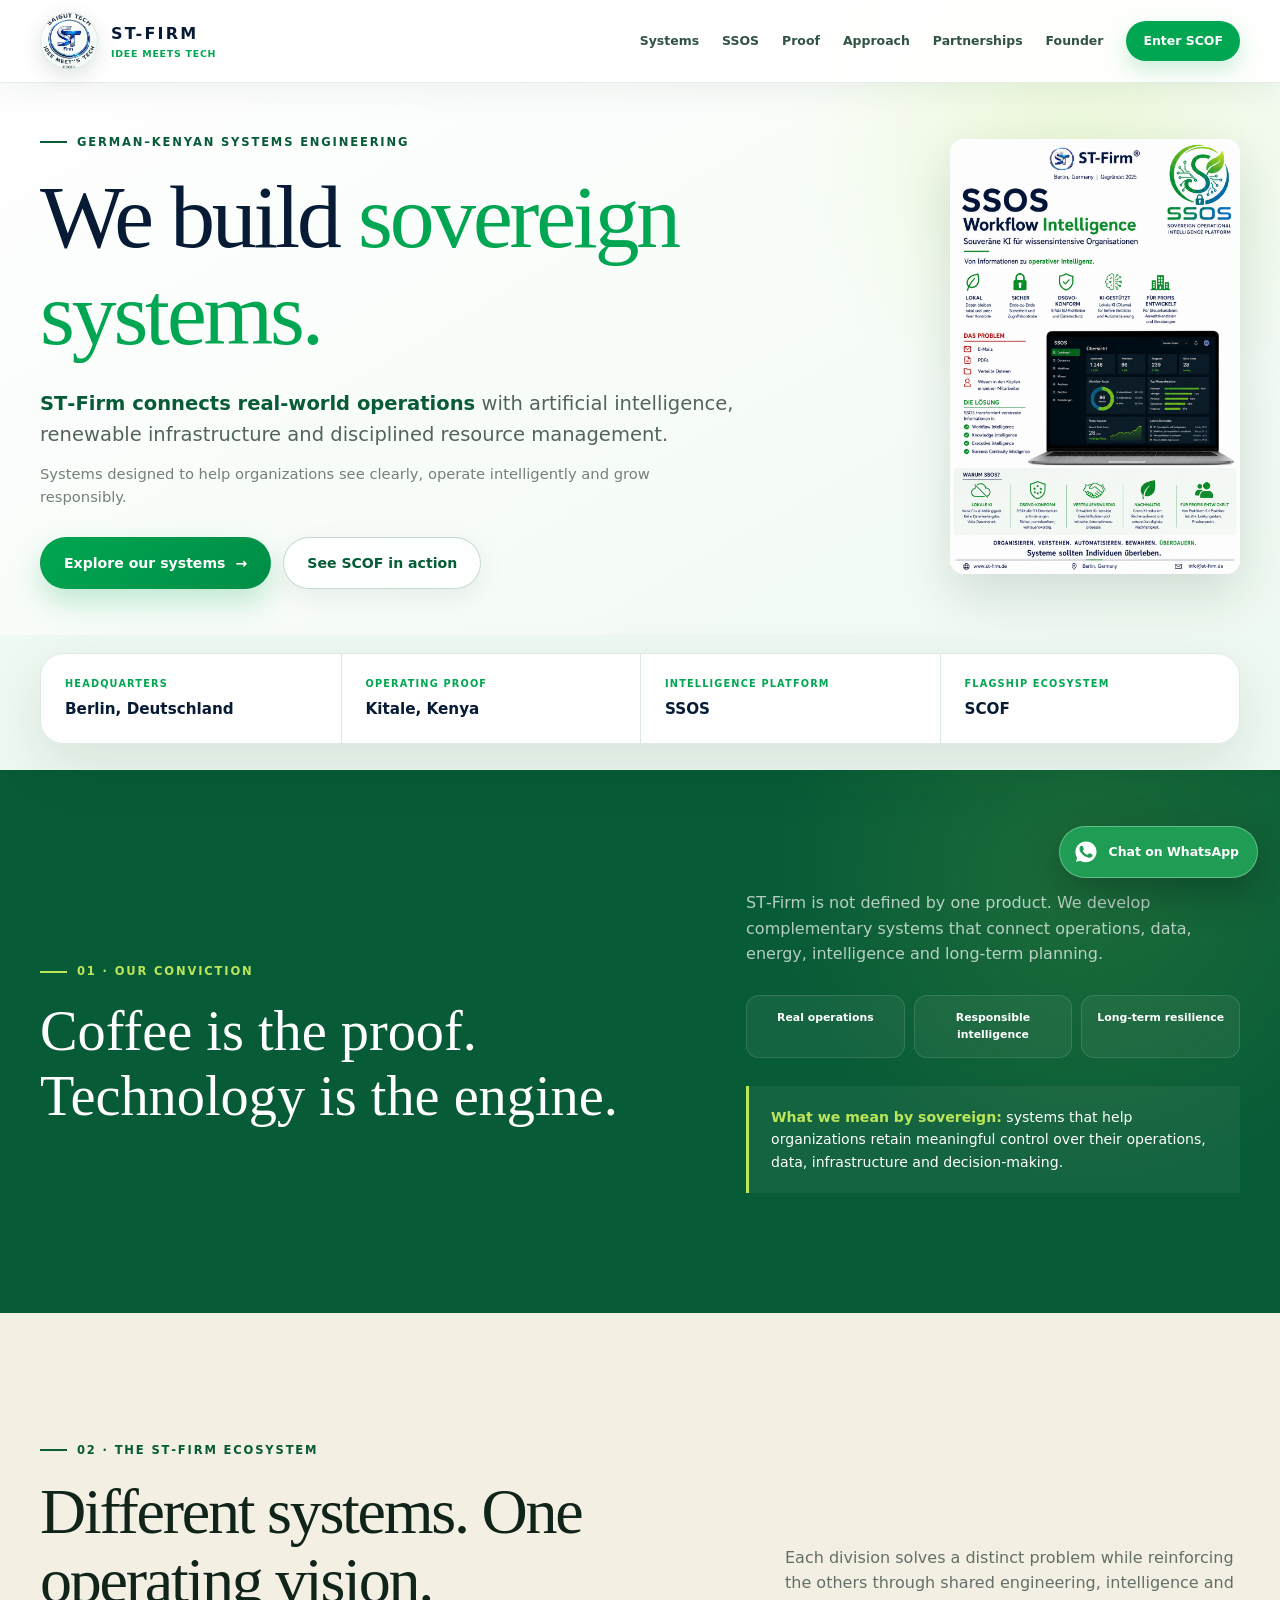
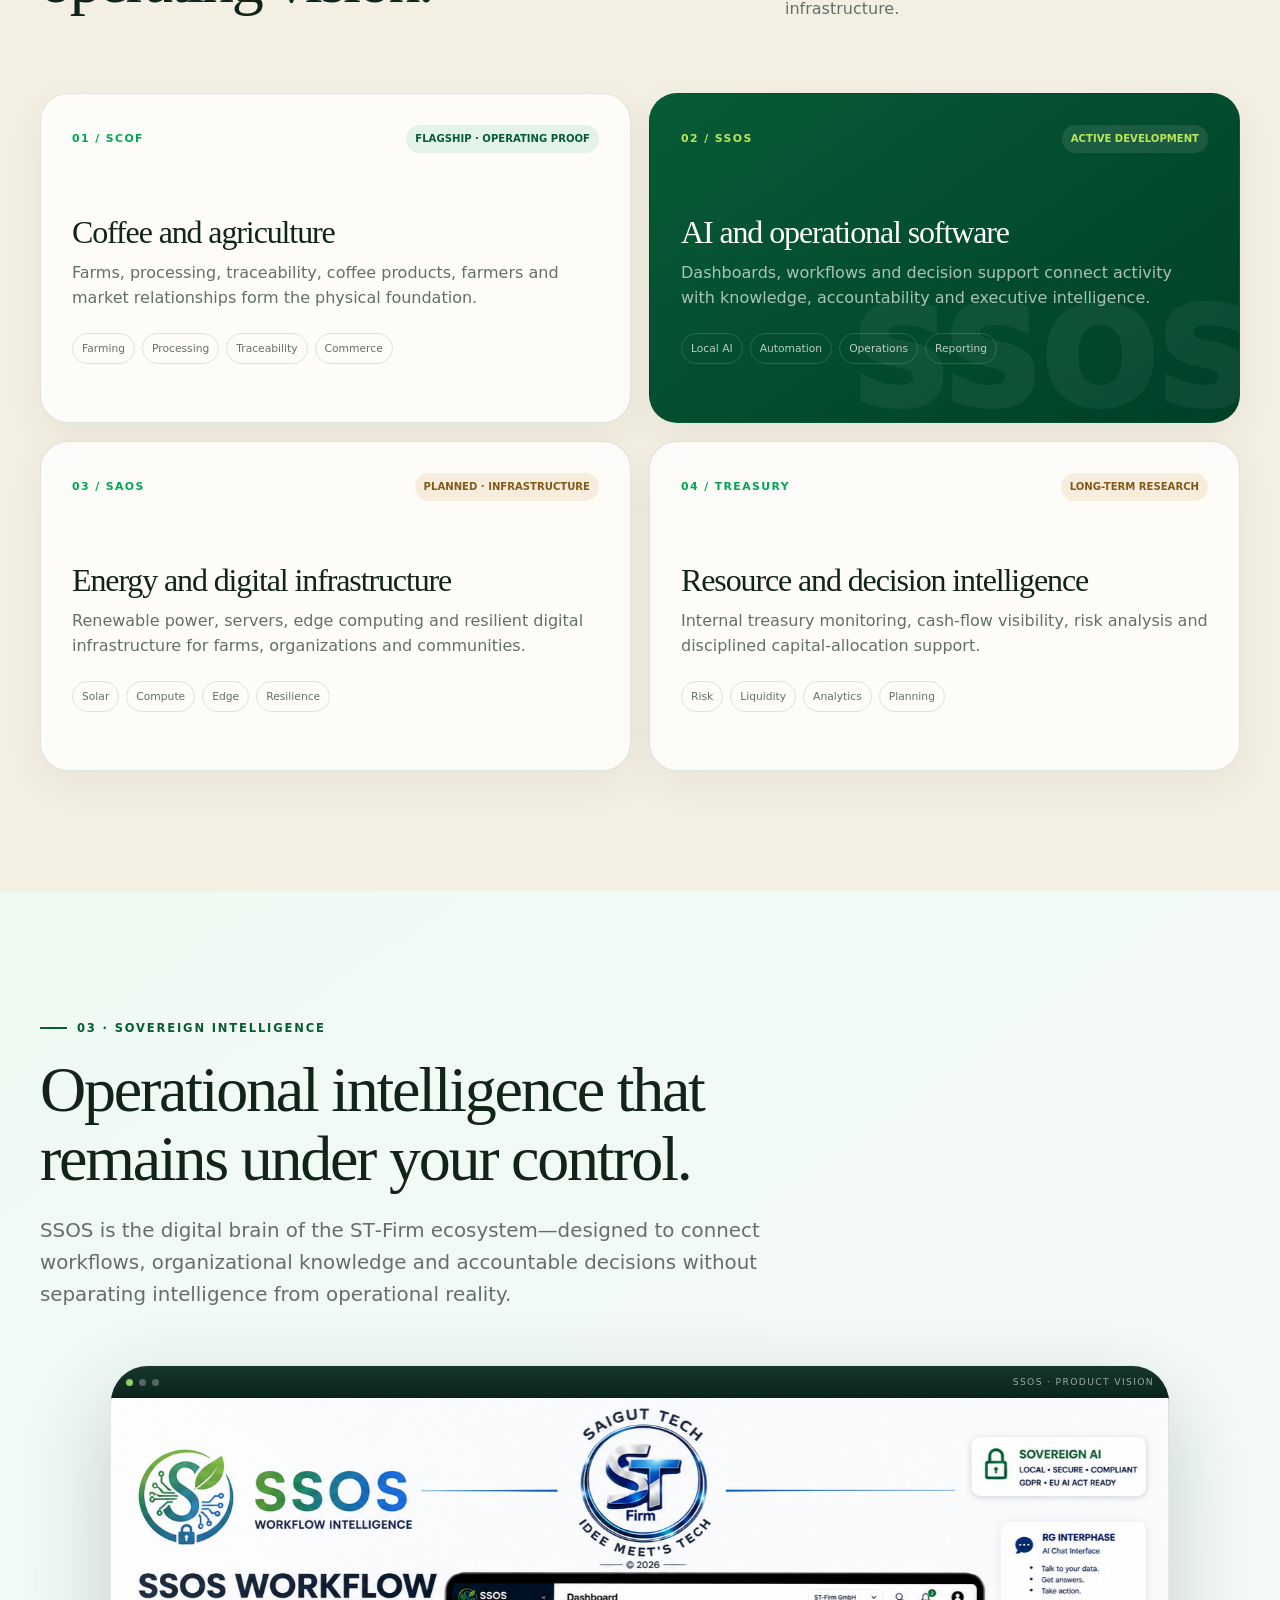
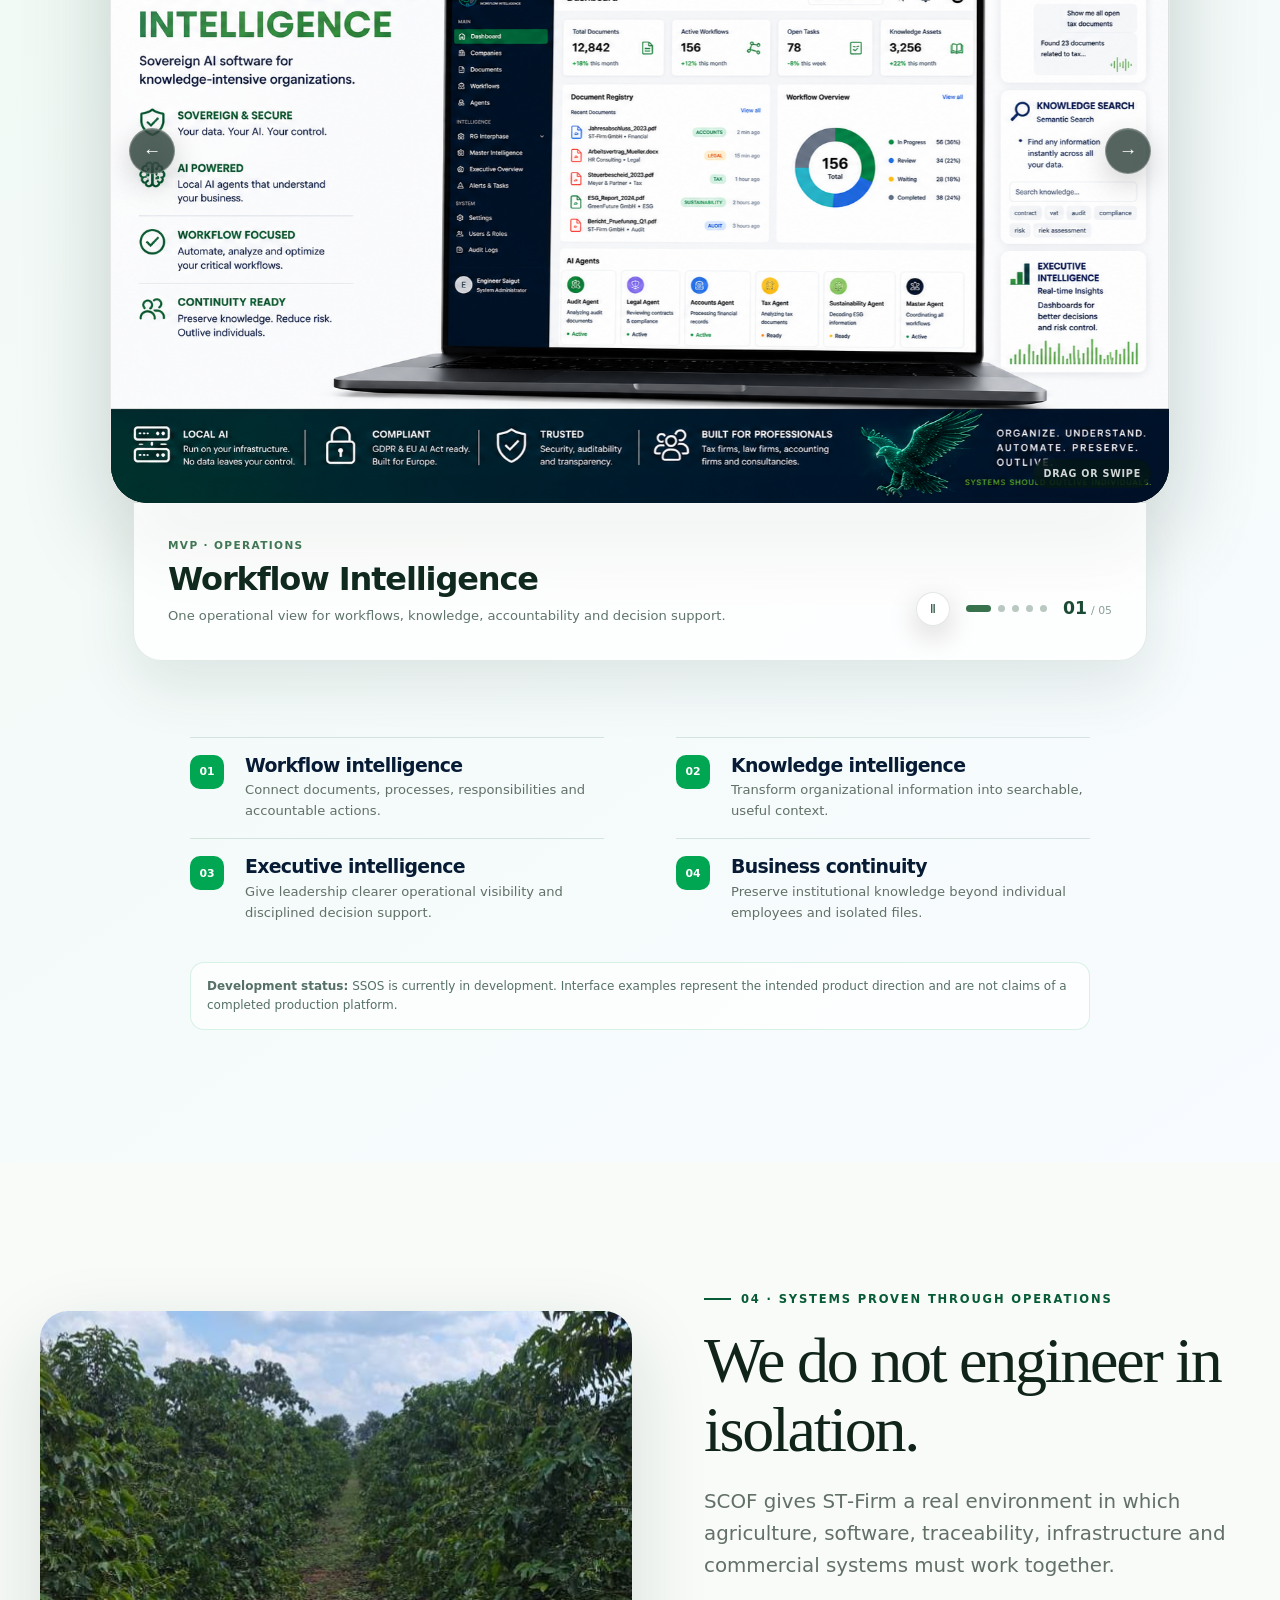
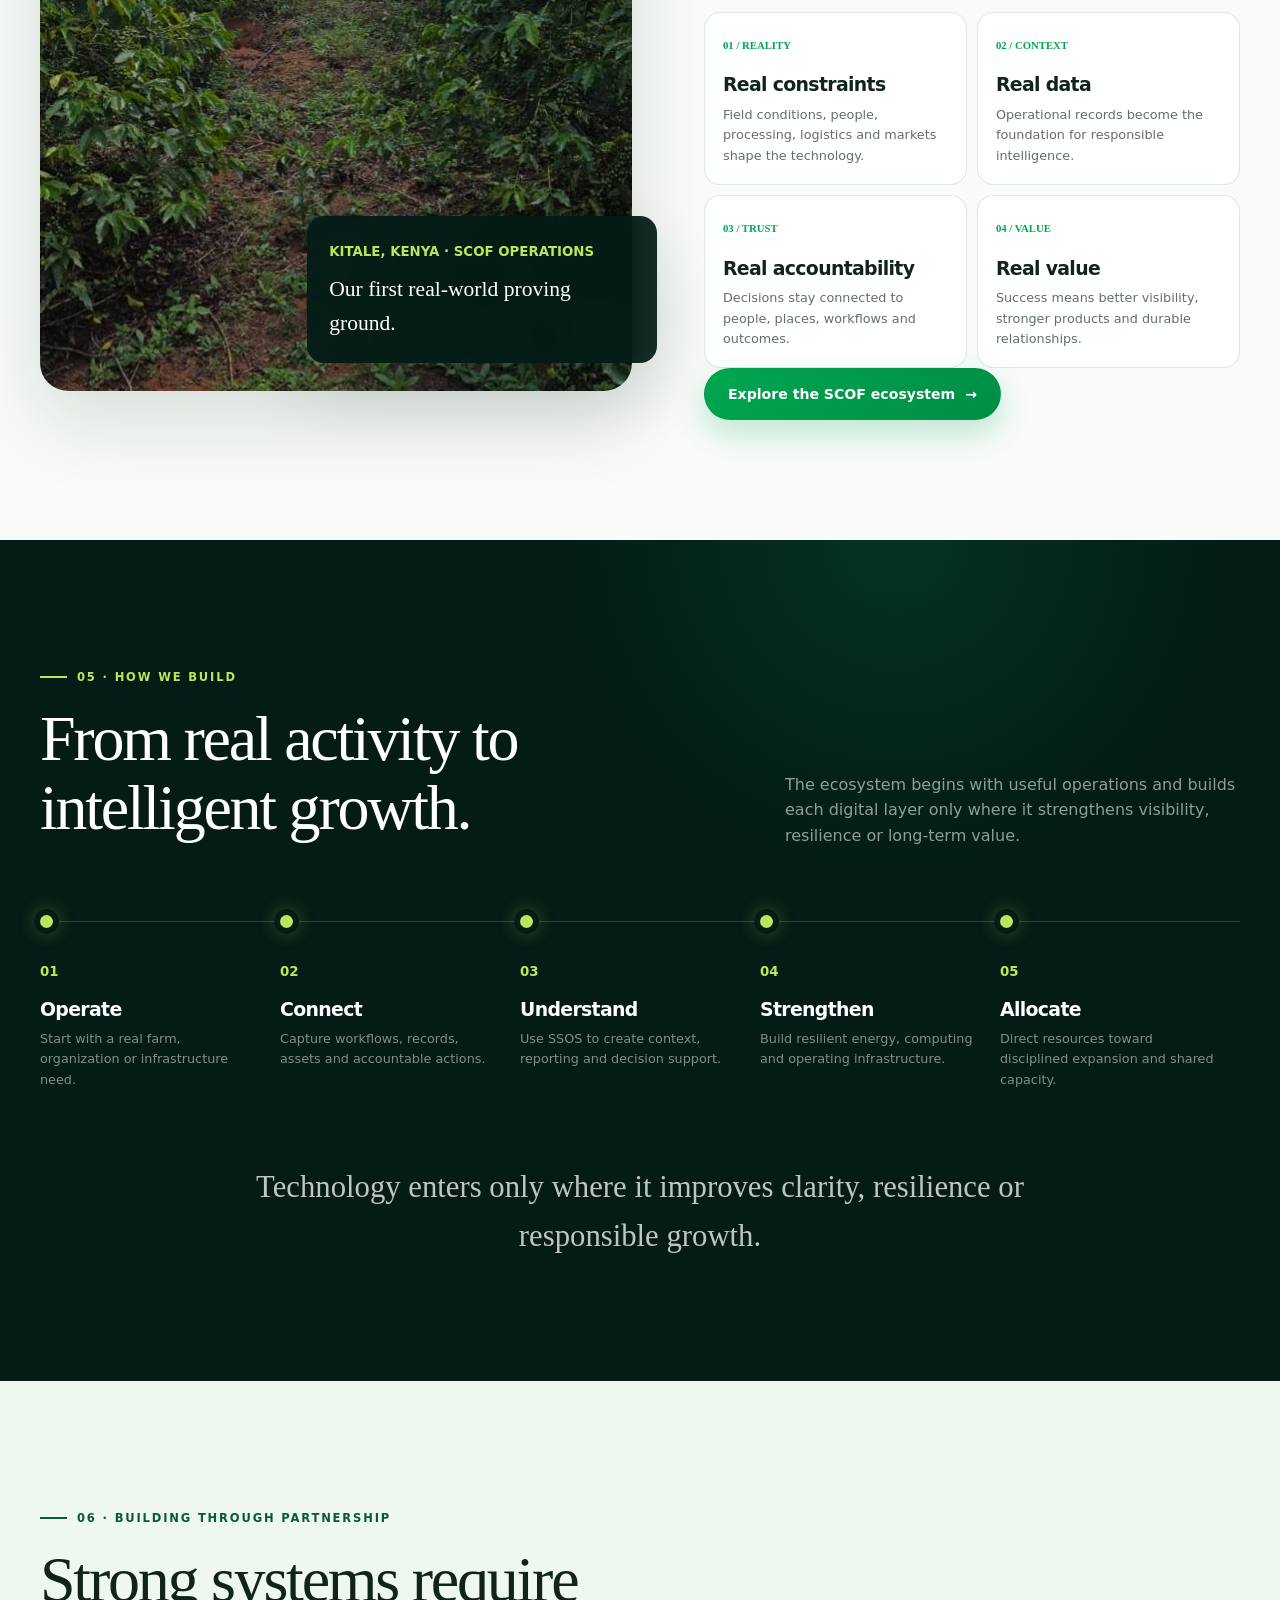
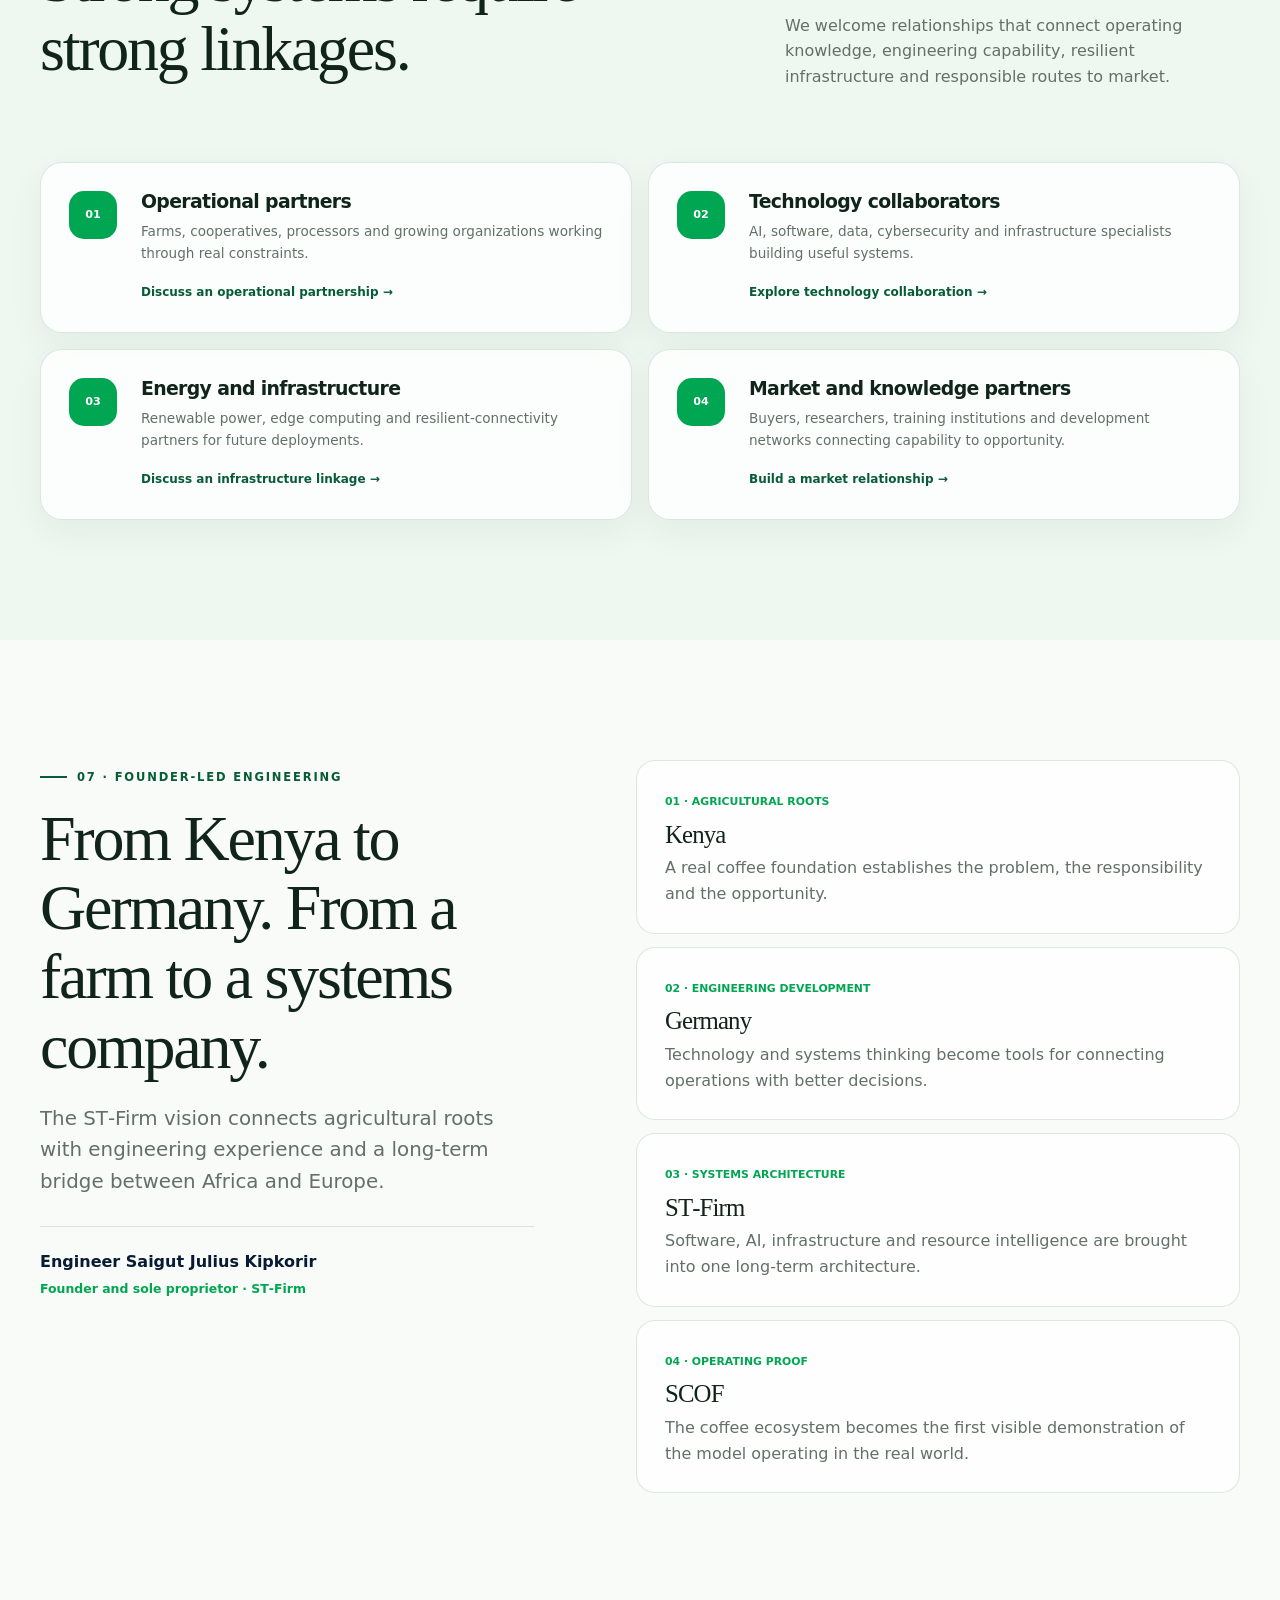
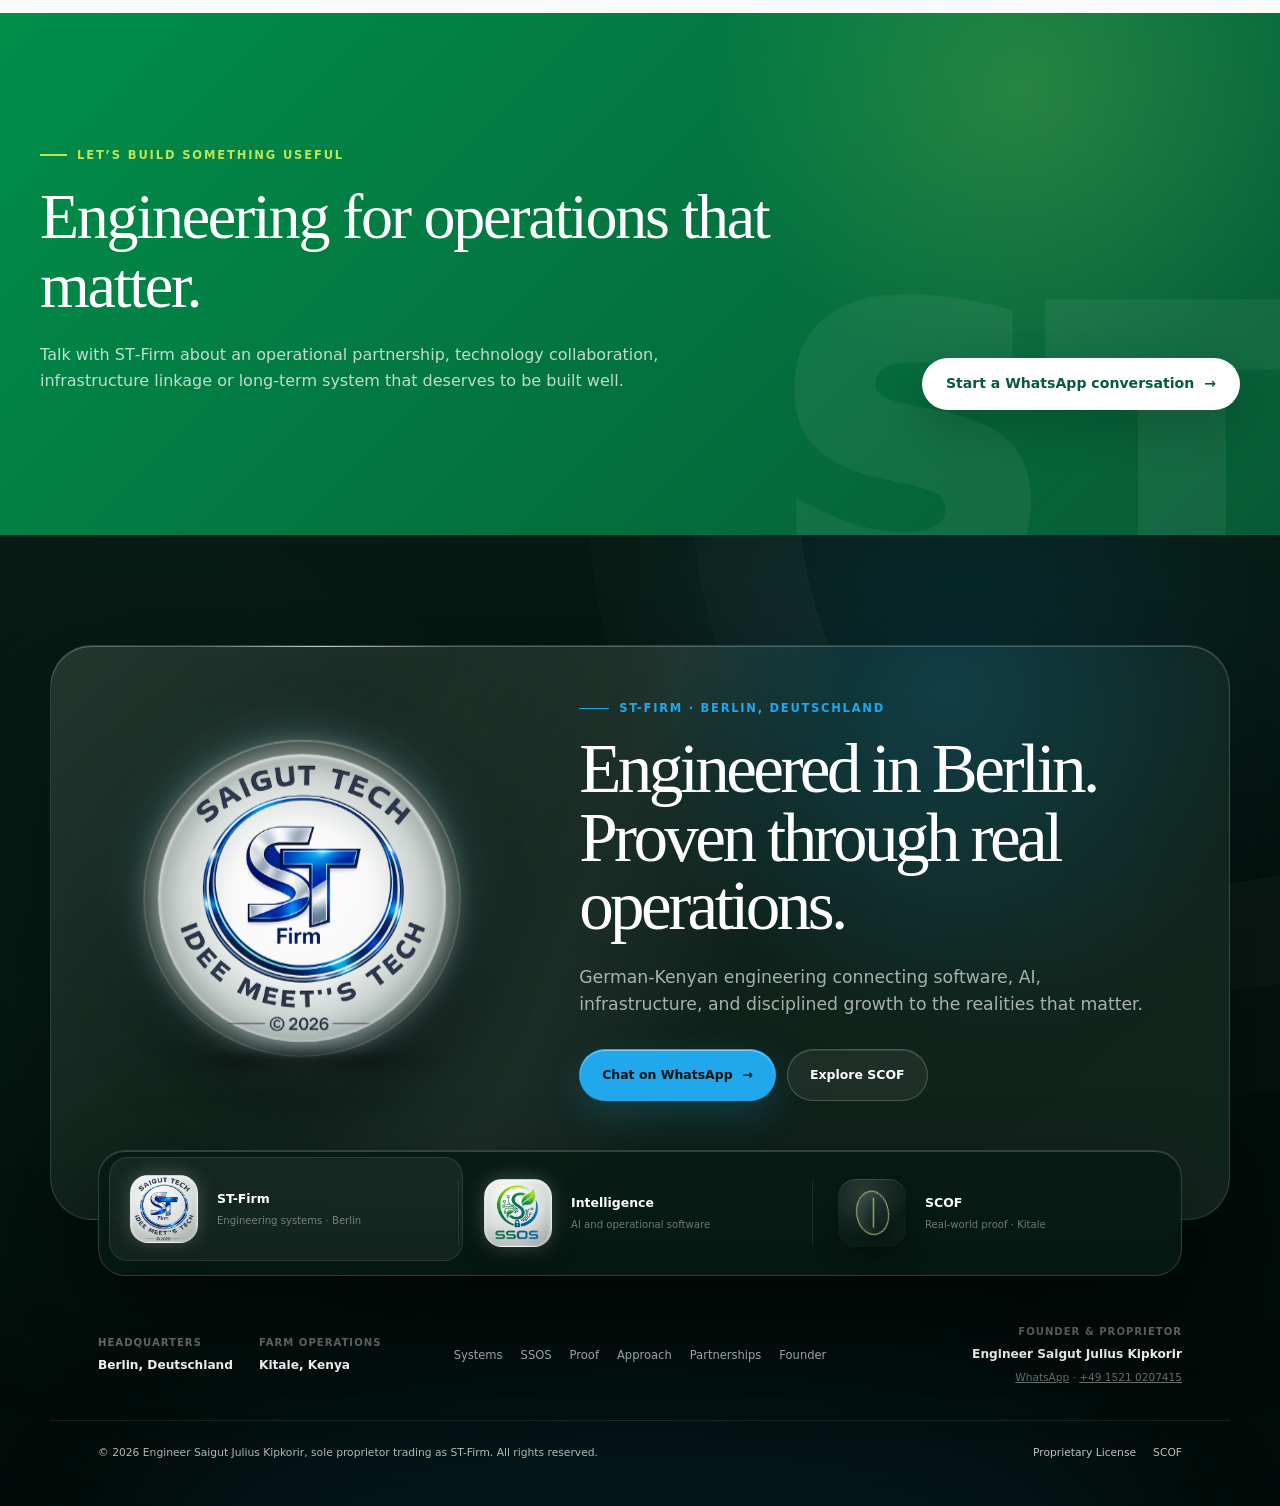
==== commit bc1d467a: "Build interactive SSOS product carousel" ====
--- a/st-firm.html
+++ b/st-firm.html
@@ -227,10 +227,6 @@
     .featured .tags span { border-color:rgba(255,255,255,.14); color:rgba(255,255,255,.72); }
 
     .ssos-showcase { overflow:hidden; background:linear-gradient(145deg,#eff9f2,#f8fbff); }
-    .ssos-grid { display:grid; grid-template-columns:.95fr 1.05fr; gap:clamp(50px,7vw,90px); align-items:center; }
-    .ssos-frame { position:relative; padding:10px; border:1px solid rgba(0,166,81,.2); border-radius:27px; background:white; box-shadow:var(--shadow); }
-    .ssos-frame::before { content:"MVP PREVIEW"; position:absolute; z-index:2; top:20px; right:20px; padding:7px 10px; border-radius:999px; color:white; background:var(--forest); font-size:.58rem; font-weight:900; letter-spacing:.1em; }
-    .ssos-frame img { border-radius:19px; }
     .capability-list { display:grid; margin-top:28px; }
     .capability { display:grid; grid-template-columns:40px 1fr; gap:15px; padding:17px 0; border-top:1px solid var(--line); }
     .capability span { display:grid; width:34px; height:34px; place-items:center; border-radius:10px; color:white; background:var(--green); font-size:.68rem; font-weight:900; }
@@ -286,7 +282,7 @@
       .nav-links { inset:82px 16px auto; padding:24px; border:1px solid var(--line); border-radius:22px; background:rgba(255,255,255,.97); box-shadow:var(--shadow); }
       .nav-links .scof-link { width:100%; text-align:center; }
       .hero { padding:112px 0 40px; }
-      .hero-inner,.thesis-grid,.ssos-grid,.proof-grid,.founder-grid { grid-template-columns:1fr; }
+      .hero-inner,.thesis-grid,.proof-grid,.founder-grid { grid-template-columns:1fr; }
       .hero-content { text-align:center; }
       .hero-content .eyebrow,.hero-actions,.hero-note { justify-content:center; }
       .hero-copy,.hero-subcopy { margin-inline:auto; }
@@ -328,7 +324,9 @@
     }
   </style>
   <link rel="stylesheet" href="assets/footer-system.css">
+  <link rel="stylesheet" href="assets/ssos-carousel.css">
   <script src="assets/footer-system.js" defer></script>
+  <script src="assets/ssos-carousel.js" defer></script>
 </head>
 <body>
   <a class="skip-link" href="#main-content">Skip to main content</a>
@@ -386,12 +384,59 @@
     </section>
 
     <section class="section ssos-showcase" id="ssos">
-      <div class="wrap ssos-grid">
-        <figure class="ssos-frame reveal"><img src="assets/ssos-mvp.png" alt="SSOS Workflow Intelligence MVP dashboard and operational capabilities" width="1536" height="1024" loading="lazy" decoding="async"></figure>
-        <div class="reveal">
+      <div class="wrap">
+        <div class="ssos-intro reveal">
           <p class="eyebrow">03 · Sovereign intelligence</p>
           <h2>Operational intelligence that remains under your control.</h2>
           <p class="lead">SSOS is the digital brain of the ST‑Firm ecosystem—designed to connect workflows, organizational knowledge and accountable decisions without separating intelligence from operational reality.</p>
+        </div>
+
+        <div class="ssos-carousel reveal" data-ssos-carousel role="region" aria-roledescription="carousel" aria-label="SSOS product ecosystem previews" tabindex="0">
+          <div class="ssos-screen">
+            <div class="ssos-screen-chrome" aria-hidden="true"><span></span><span></span><span></span><b>SSOS · PRODUCT VISION</b></div>
+            <div class="ssos-slides" aria-live="polite">
+              <article class="ssos-slide is-active" data-title="Workflow Intelligence" data-kicker="MVP · Operations" data-description="One operational view for workflows, knowledge, accountability and decision support." data-transition="Cover flow" aria-hidden="false">
+                <img src="assets/ssos-mvp.png" alt="SSOS Workflow Intelligence MVP dashboard and operational capabilities" width="1536" height="1024" loading="eager" fetchpriority="high" decoding="async">
+              </article>
+              <article class="ssos-slide" data-title="Humanitarian Operations" data-kicker="SSOS · Public impact" data-description="A connected operations concept for humanitarian coordination, health, education and accountable delivery." data-transition="Page turn" aria-hidden="true">
+                <img src="assets/Humanitarian SSOS.png" alt="Humanitarian SSOS concept connecting coordinated public-impact operations" width="1536" height="1024" loading="lazy" decoding="async">
+              </article>
+              <article class="ssos-slide ssos-slide--contain" style="--slide-art:url('assets/Green AI Future.png')" data-title="Green AI Future" data-kicker="Berlin · Responsible infrastructure" data-description="A German engineering vision for AI, energy intelligence and resilient mid-sized enterprise." data-transition="Depth zoom" aria-hidden="true">
+                <img src="assets/Green AI Future.png" alt="Green AI Future concept for German industry and responsible intelligent infrastructure" width="1254" height="1254" loading="lazy" decoding="async">
+              </article>
+              <article class="ssos-slide" data-title="Sovereign AI" data-kicker="SSOS · Controlled intelligence" data-description="Documents, workflows, human approval and institutional knowledge connected around a secure intelligence core." data-transition="Glass dissolve" aria-hidden="true">
+                <img src="assets/ssos-carousel/sovereign-ai.png" alt="Concept visualization of a secure sovereign AI intelligence core connecting organizational operations" width="1536" height="1024" loading="lazy" decoding="async">
+              </article>
+              <article class="ssos-slide" data-title="SCOF Intelligence" data-kicker="Kitale · Field to decision" data-description="Coffee production, traceability and responsible AI connected across a real Kenyan agricultural operation." data-transition="Cube turn" aria-hidden="true">
+                <img src="assets/ssos-carousel/scof-intelligence.png" alt="Kenyan coffee farming connected with sensors, traceability and responsible decision intelligence" width="1536" height="1024" loading="lazy" decoding="async">
+              </article>
+            </div>
+            <button class="ssos-arrow ssos-arrow--previous" type="button" data-carousel-previous aria-label="Show previous SSOS preview"><span aria-hidden="true">←</span></button>
+            <button class="ssos-arrow ssos-arrow--next" type="button" data-carousel-next aria-label="Show next SSOS preview"><span aria-hidden="true">→</span></button>
+            <div class="ssos-swipe-cue" aria-hidden="true">Drag or swipe</div>
+          </div>
+
+          <div class="ssos-carousel-console">
+            <div class="ssos-carousel-copy">
+              <p class="ssos-carousel-kicker" data-carousel-kicker>MVP · Operations</p>
+              <h3 data-carousel-title>Workflow Intelligence</h3>
+              <p data-carousel-description>One operational view for workflows, knowledge, accountability and decision support.</p>
+            </div>
+            <div class="ssos-carousel-nav">
+              <button class="ssos-play" type="button" data-carousel-play aria-label="Pause automatic slide rotation" aria-pressed="false"><span aria-hidden="true">Ⅱ</span></button>
+              <div class="ssos-dots" role="tablist" aria-label="Choose an SSOS preview">
+                <button class="is-active" type="button" role="tab" aria-selected="true" aria-label="1 of 5: Workflow Intelligence"></button>
+                <button type="button" role="tab" aria-selected="false" aria-label="2 of 5: Humanitarian Operations"></button>
+                <button type="button" role="tab" aria-selected="false" aria-label="3 of 5: Green AI Future"></button>
+                <button type="button" role="tab" aria-selected="false" aria-label="4 of 5: Sovereign AI"></button>
+                <button type="button" role="tab" aria-selected="false" aria-label="5 of 5: SCOF Intelligence"></button>
+              </div>
+              <p class="ssos-counter"><strong data-carousel-current>01</strong><span>/ 05</span></p>
+            </div>
+          </div>
+        </div>
+
+        <div class="ssos-capabilities reveal">
           <div class="capability-list">
             <article class="capability"><span>01</span><div><h3>Workflow intelligence</h3><p>Connect documents, processes, responsibilities and accountable actions.</p></div></article>
             <article class="capability"><span>02</span><div><h3>Knowledge intelligence</h3><p>Transform organizational information into searchable, useful context.</p></div></article>
--- a/assets/ssos-carousel.css
+++ b/assets/ssos-carousel.css
@@ -0,0 +1,227 @@
+.ssos-intro {
+  width: min(760px, 100%);
+  margin-bottom: clamp(30px, 5vw, 54px);
+}
+
+.ssos-intro .lead { max-width: 720px; }
+
+.ssos-carousel {
+  --ssos-accent: #57c673;
+  --ssos-ink: #10291f;
+  width: min(1060px, 100%);
+  margin-inline: auto;
+  outline: none;
+  perspective: 1600px;
+}
+
+.ssos-carousel:focus-visible .ssos-screen {
+  box-shadow: 0 0 0 4px rgba(49, 95, 66, .2), 0 34px 90px rgba(10, 41, 30, .2);
+}
+
+.ssos-screen {
+  position: relative;
+  overflow: hidden;
+  padding-top: 32px;
+  border: 1px solid rgba(255, 255, 255, .9);
+  border-radius: clamp(22px, 3vw, 38px);
+  background: #071a14;
+  box-shadow: 0 34px 90px rgba(10, 41, 30, .2), inset 0 1px rgba(255, 255, 255, .7);
+  isolation: isolate;
+  transform: translateZ(0);
+}
+
+.ssos-screen::after {
+  content: "";
+  position: absolute;
+  z-index: 8;
+  inset: 32px 0 auto;
+  height: 36%;
+  pointer-events: none;
+  background: linear-gradient(115deg, rgba(255,255,255,.15), transparent 38%);
+  mix-blend-mode: screen;
+}
+
+.ssos-screen-chrome {
+  position: absolute;
+  z-index: 12;
+  inset: 0 0 auto;
+  display: flex;
+  align-items: center;
+  gap: 6px;
+  height: 32px;
+  padding: 0 15px;
+  color: rgba(255, 255, 255, .58);
+  background: linear-gradient(180deg, #17372c, #0b241b);
+  font-size: .58rem;
+  letter-spacing: .14em;
+}
+
+.ssos-screen-chrome span { width: 7px; height: 7px; border-radius: 50%; background: rgba(255,255,255,.28); }
+.ssos-screen-chrome span:first-child { background: #8fcf66; }
+.ssos-screen-chrome b { margin-left: auto; font: inherit; }
+
+.ssos-slides {
+  position: relative;
+  overflow: hidden;
+  aspect-ratio: 3 / 2;
+  background: #0a2018;
+  touch-action: pan-y pinch-zoom;
+  cursor: grab;
+}
+
+.ssos-slides.is-dragging { cursor: grabbing; }
+
+.ssos-slide {
+  position: absolute;
+  inset: 0;
+  z-index: 1;
+  opacity: 0;
+  pointer-events: none;
+  backface-visibility: hidden;
+  transform-origin: center;
+  will-change: transform, opacity, filter, clip-path;
+}
+
+.ssos-slide.is-active { z-index: 2; opacity: 1; pointer-events: auto; }
+.ssos-slide.is-entering { z-index: 4; }
+.ssos-slide.is-leaving { z-index: 3; }
+.ssos-slide img { width: 100%; height: 100%; object-fit: cover; user-select: none; -webkit-user-drag: none; }
+
+.ssos-slide--contain {
+  display: grid;
+  place-items: center;
+  overflow: hidden;
+  background: #061b15;
+}
+
+.ssos-slide--contain::before {
+  content: "";
+  position: absolute;
+  inset: -8%;
+  background-image: var(--slide-art);
+  background-position: center;
+  background-size: cover;
+  filter: blur(32px) saturate(.8) brightness(.5);
+  transform: scale(1.08);
+}
+
+.ssos-slide--contain::after {
+  content: "";
+  position: absolute;
+  inset: 0;
+  background: radial-gradient(circle, transparent 20%, rgba(4, 22, 16, .42));
+}
+
+.ssos-slide--contain img {
+  position: relative;
+  z-index: 1;
+  width: auto;
+  max-width: 100%;
+  object-fit: contain;
+  box-shadow: 0 0 0 1px rgba(255,255,255,.14), 0 25px 55px rgba(0,0,0,.34);
+}
+
+.ssos-carousel[data-effect="cover"] .is-entering { animation: ssos-cover-in 620ms cubic-bezier(.2,.78,.22,1) both; }
+.ssos-carousel[data-effect="cover"] .is-leaving { animation: ssos-cover-out 620ms cubic-bezier(.2,.78,.22,1) both; }
+.ssos-carousel[data-effect="page"] .is-entering { transform-origin: var(--ssos-enter-origin, 0% 50%); animation: ssos-page-in 650ms cubic-bezier(.2,.75,.2,1) both; }
+.ssos-carousel[data-effect="page"] .is-leaving { animation: ssos-page-out 650ms ease both; }
+.ssos-carousel[data-effect="depth"] .is-entering { animation: ssos-depth-in 580ms cubic-bezier(.18,.8,.25,1) both; }
+.ssos-carousel[data-effect="depth"] .is-leaving { animation: ssos-depth-out 580ms ease both; }
+.ssos-carousel[data-effect="glass"] .is-entering { animation: ssos-glass-in 600ms ease-out both; }
+.ssos-carousel[data-effect="glass"] .is-leaving { animation: ssos-glass-out 600ms ease-in both; }
+.ssos-carousel[data-effect="cube"] .is-entering { transform-origin: var(--ssos-enter-origin, 0% 50%); animation: ssos-cube-in 650ms cubic-bezier(.3,.72,.2,1) both; }
+.ssos-carousel[data-effect="cube"] .is-leaving { transform-origin: var(--ssos-leave-origin, 100% 50%); animation: ssos-cube-out 650ms cubic-bezier(.3,.72,.2,1) both; }
+
+@keyframes ssos-cover-in { from { opacity:.35; transform:translateX(calc(55% * var(--direction))) rotateY(calc(-18deg * var(--direction))) scale(.88); } to { opacity:1; transform:none; } }
+@keyframes ssos-cover-out { from { opacity:1; transform:none; } to { opacity:0; transform:translateX(calc(-22% * var(--direction))) rotateY(calc(11deg * var(--direction))) scale(.86); } }
+@keyframes ssos-page-in { from { opacity:.25; transform:rotateY(calc(-74deg * var(--direction))); filter:brightness(.58); } to { opacity:1; transform:none; filter:none; } }
+@keyframes ssos-page-out { from { opacity:1; } to { opacity:.25; transform:scale(.97); filter:brightness(.7); } }
+@keyframes ssos-depth-in { from { opacity:0; transform:scale(1.16); filter:blur(12px); } to { opacity:1; transform:none; filter:none; } }
+@keyframes ssos-depth-out { from { opacity:1; transform:none; } to { opacity:0; transform:scale(.82); filter:blur(7px); } }
+@keyframes ssos-glass-in { from { opacity:0; transform:translateY(5%) scale(1.03); filter:blur(18px) saturate(1.4); clip-path:inset(12% 6% round 28px); } to { opacity:1; transform:none; filter:none; clip-path:inset(0 round 0); } }
+@keyframes ssos-glass-out { from { opacity:1; filter:none; } to { opacity:0; transform:translateY(-3%); filter:blur(12px); } }
+@keyframes ssos-cube-in { from { opacity:.4; transform:rotateY(calc(-88deg * var(--direction))); filter:brightness(.55); } to { opacity:1; transform:none; filter:none; } }
+@keyframes ssos-cube-out { from { opacity:1; transform:none; } to { opacity:.35; transform:rotateY(calc(88deg * var(--direction))); filter:brightness(.55); } }
+
+.ssos-arrow,
+.ssos-play {
+  display: grid;
+  place-items: center;
+  border: 1px solid rgba(255,255,255,.27);
+  color: white;
+  background: rgba(5, 27, 20, .68);
+  box-shadow: inset 0 1px rgba(255,255,255,.14), 0 10px 30px rgba(0,0,0,.18);
+  backdrop-filter: blur(16px);
+  transition: transform .2s ease, background .2s ease;
+}
+
+.ssos-arrow:hover,.ssos-play:hover { background: rgba(49,95,66,.92); transform: translateY(-2px); }
+.ssos-arrow:focus-visible,.ssos-play:focus-visible,.ssos-dots button:focus-visible { outline: 3px solid #d8f58f; outline-offset: 3px; }
+.ssos-arrow { position: absolute; z-index: 14; top: calc(50% + 16px); width: 46px; height: 46px; border-radius: 50%; transform: translateY(-50%); font-size: 1.15rem; }
+.ssos-arrow:hover { transform: translateY(calc(-50% - 2px)); }
+.ssos-arrow--previous { left: 18px; }
+.ssos-arrow--next { right: 18px; }
+
+.ssos-swipe-cue { position:absolute; z-index:12; right:18px; bottom:15px; padding:7px 10px; border-radius:999px; color:rgba(255,255,255,.82); background:rgba(4,23,17,.58); backdrop-filter:blur(10px); font-size:.6rem; font-weight:800; letter-spacing:.08em; text-transform:uppercase; }
+
+.ssos-carousel-console {
+  position: relative;
+  z-index: 5;
+  display: grid;
+  grid-template-columns: minmax(0, 1fr) auto;
+  gap: 32px;
+  align-items: end;
+  width: calc(100% - 46px);
+  margin: -1px auto 0;
+  padding: clamp(22px, 3vw, 34px);
+  border: 1px solid rgba(35, 91, 62, .13);
+  border-top: 0;
+  border-radius: 0 0 28px 28px;
+  background: rgba(255,255,255,.82);
+  box-shadow: 0 24px 60px rgba(23, 57, 43, .1);
+  backdrop-filter: blur(22px);
+}
+
+.ssos-carousel-kicker { margin:0 0 8px; color:#417655; font-size:.66rem; font-weight:900; letter-spacing:.13em; text-transform:uppercase; }
+.ssos-carousel-copy h3 { margin:0; color:var(--ssos-ink); font-size:clamp(1.3rem, 2.5vw, 2rem); }
+.ssos-carousel-copy > p:last-child { max-width:650px; margin:8px 0 0; color:#5e746a; font-size:.82rem; }
+.ssos-carousel-nav { display:flex; align-items:center; gap:16px; }
+.ssos-play { flex:0 0 auto; width:34px; height:34px; border-color:rgba(22,64,46,.12); border-radius:50%; color:#194531; background:white; font-size:.72rem; }
+.ssos-dots { display:flex; gap:7px; align-items:center; }
+.ssos-dots button { width:7px; height:7px; padding:0; border:0; border-radius:999px; background:#b9c8c0; transition:width .25s ease, background .25s ease; }
+.ssos-dots button.is-active { width:25px; background:#39734d; }
+.ssos-counter { display:flex; align-items:baseline; gap:4px; margin:0; color:#8aa096; font-size:.68rem; }
+.ssos-counter strong { color:#1b4b35; font-size:1.08rem; }
+
+.ssos-capabilities { width:min(900px,100%); margin:clamp(48px,7vw,76px) auto 0; }
+.ssos-capabilities .capability-list { grid-template-columns:repeat(2,minmax(0,1fr)); column-gap:clamp(30px,6vw,72px); }
+
+@media (max-width: 760px) {
+  .ssos-screen { padding-top:27px; border-radius:22px; }
+  .ssos-screen-chrome { height:27px; padding-inline:11px; }
+  .ssos-screen::after { top:27px; }
+  .ssos-arrow { top:calc(50% + 13px); width:38px; height:38px; }
+  .ssos-arrow--previous { left:9px; }
+  .ssos-arrow--next { right:9px; }
+  .ssos-swipe-cue { right:10px; bottom:9px; font-size:.52rem; }
+  .ssos-carousel-console { grid-template-columns:1fr; gap:20px; width:calc(100% - 18px); padding:20px; border-radius:0 0 20px 20px; }
+  .ssos-carousel-nav { justify-content:space-between; }
+  .ssos-capabilities .capability-list { grid-template-columns:1fr; }
+  .ssos-carousel[data-effect="page"] .is-entering { animation-name:ssos-cover-in; }
+  .ssos-carousel[data-effect="cube"] .is-entering { animation-name:ssos-cover-in; }
+  .ssos-carousel[data-effect="cube"] .is-leaving { animation-name:ssos-cover-out; }
+}
+
+@media (max-width: 480px) {
+  .ssos-screen-chrome b { font-size:.51rem; }
+  .ssos-arrow { width:34px; height:34px; }
+  .ssos-swipe-cue { display:none; }
+  .ssos-carousel-copy > p:last-child { font-size:.76rem; }
+  .ssos-dots { gap:5px; }
+}
+
+@media (prefers-reduced-motion: reduce) {
+  .ssos-carousel .ssos-slide.is-entering,
+  .ssos-carousel .ssos-slide.is-leaving { animation-duration:1ms !important; }
+  .ssos-dots button,.ssos-arrow,.ssos-play { transition:none; }
+}
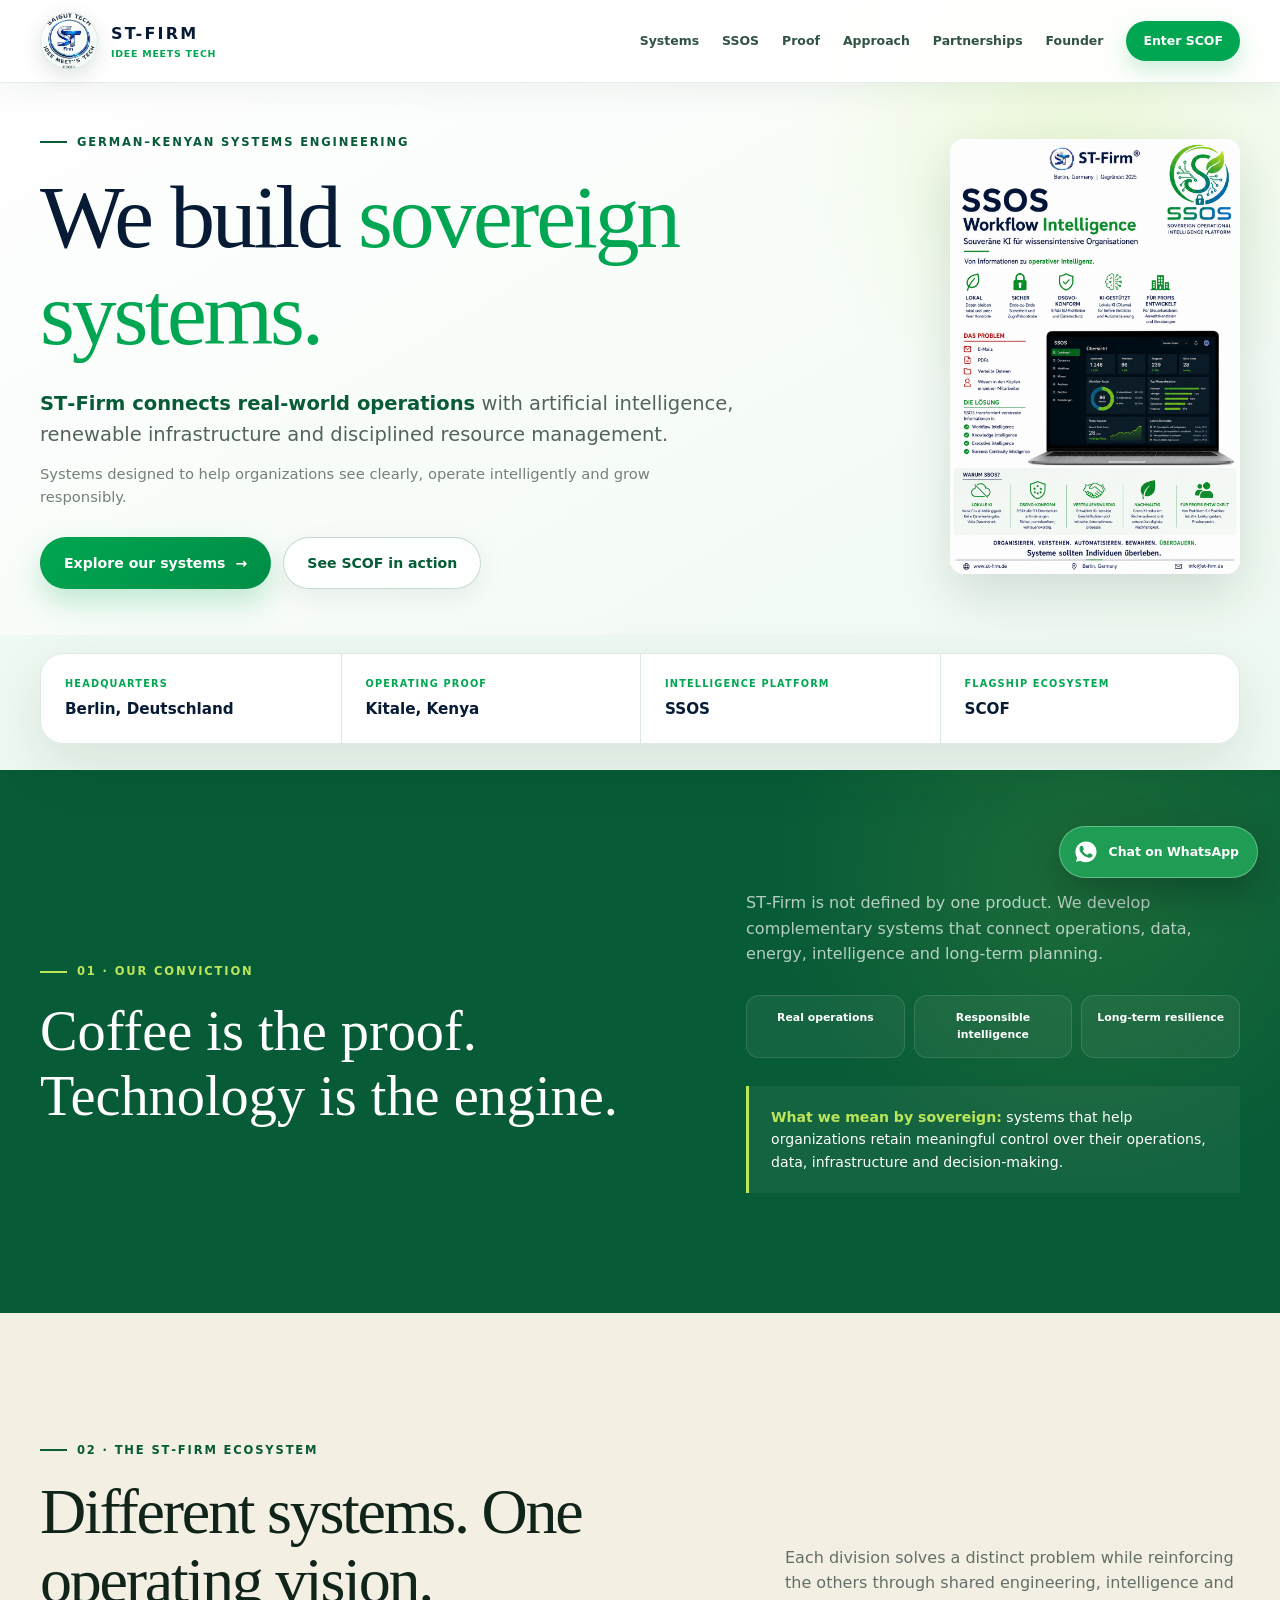
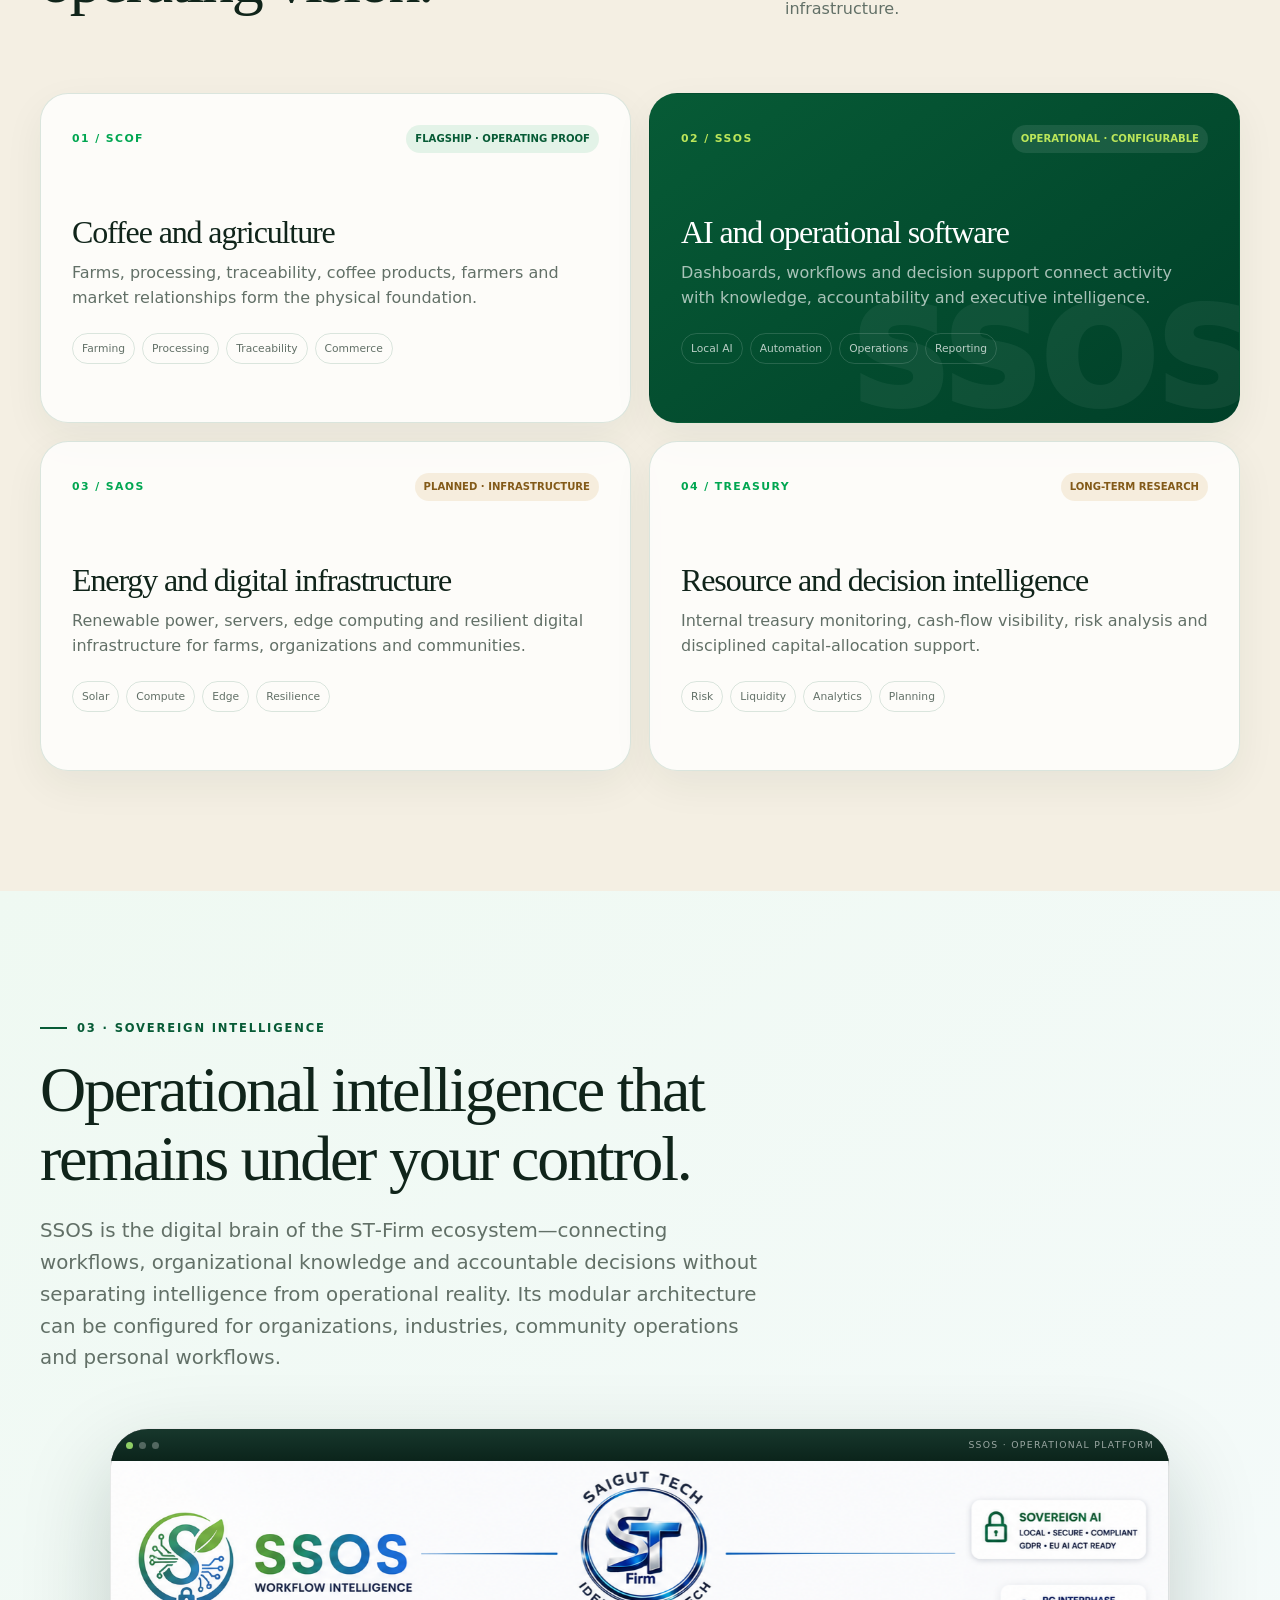
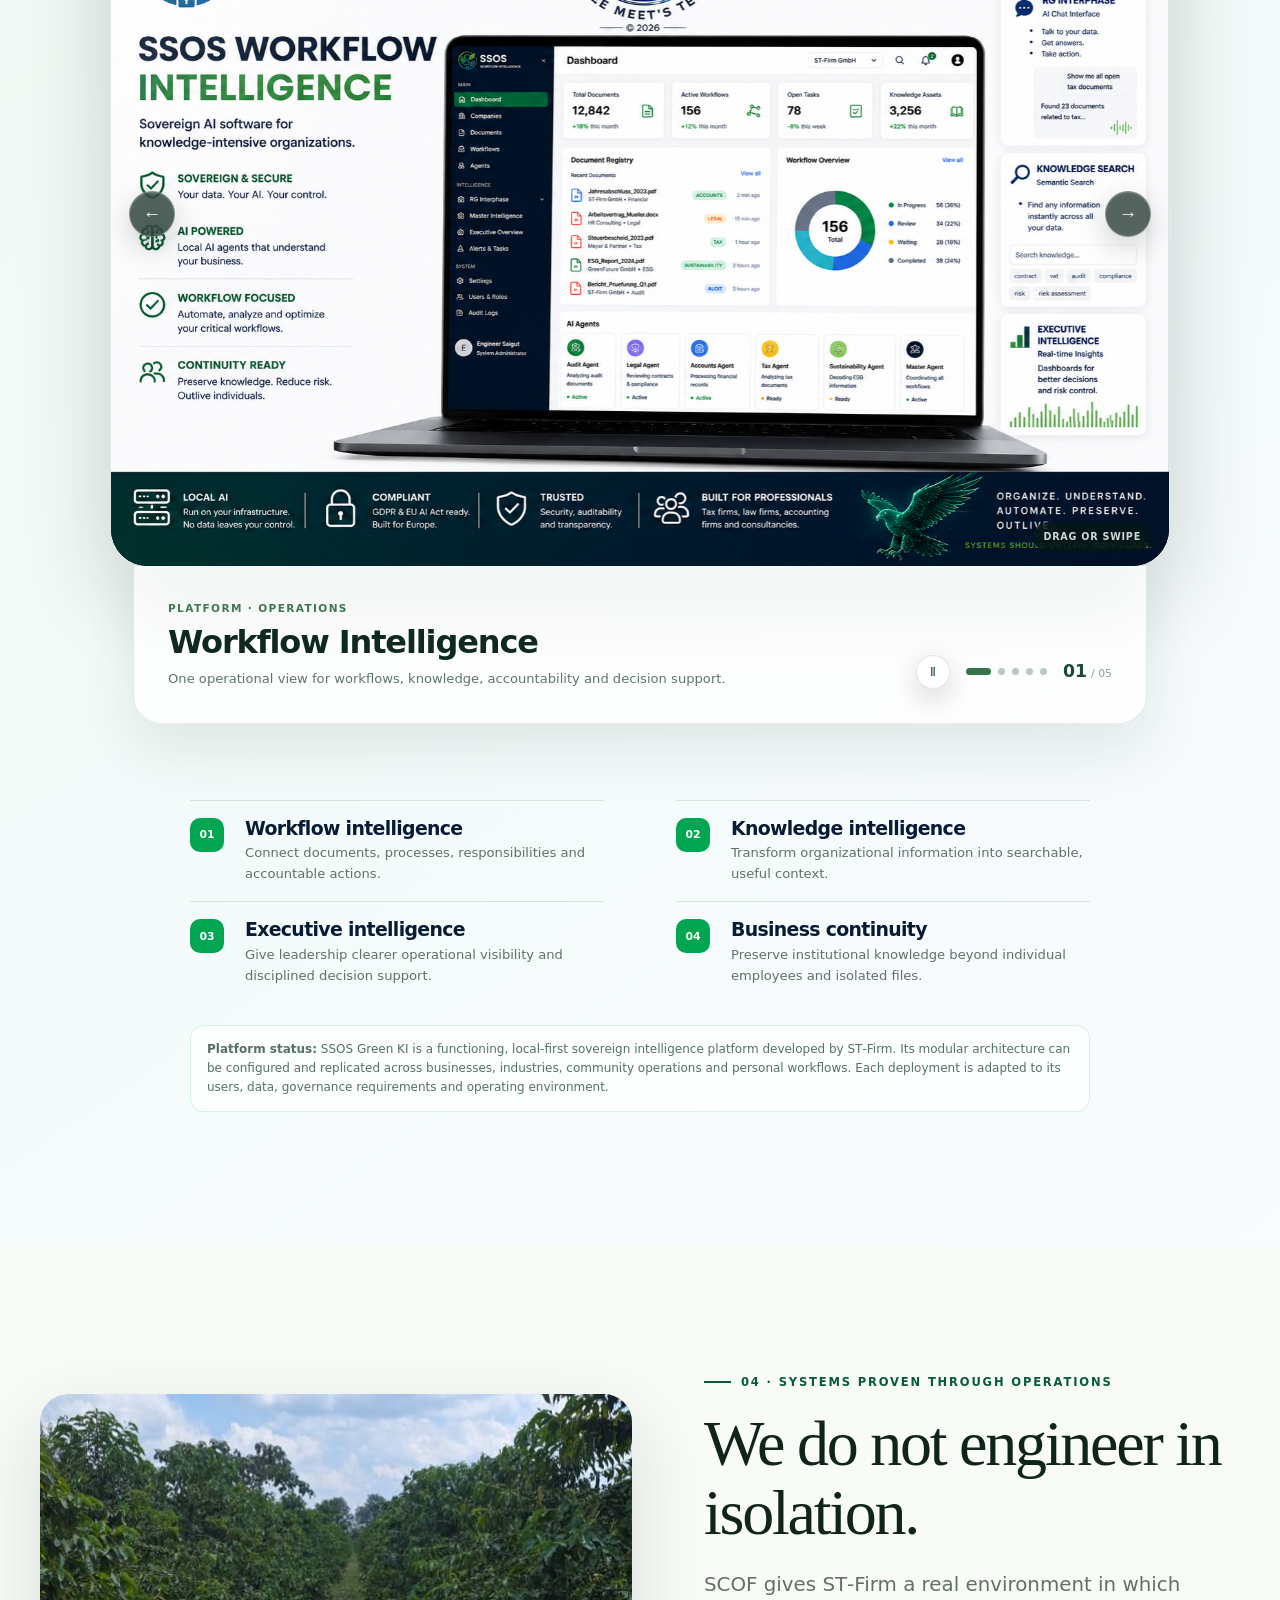
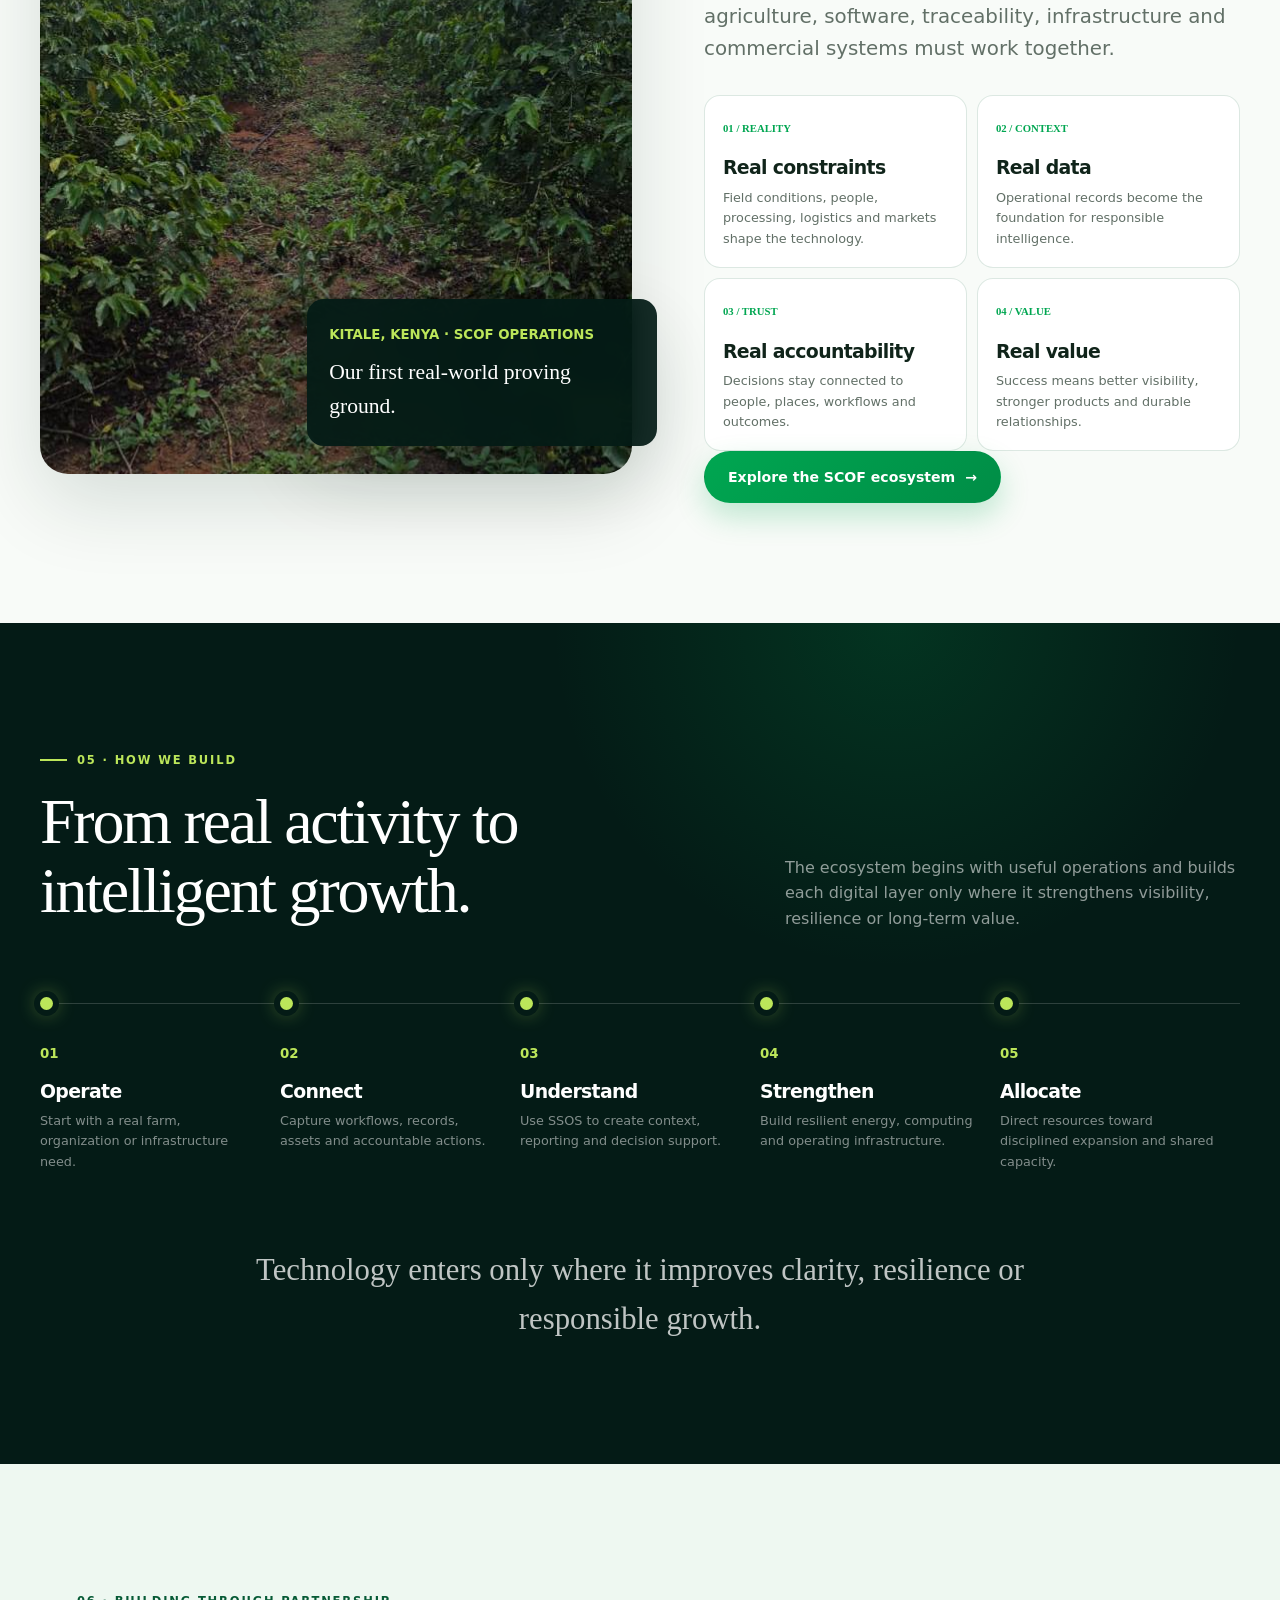
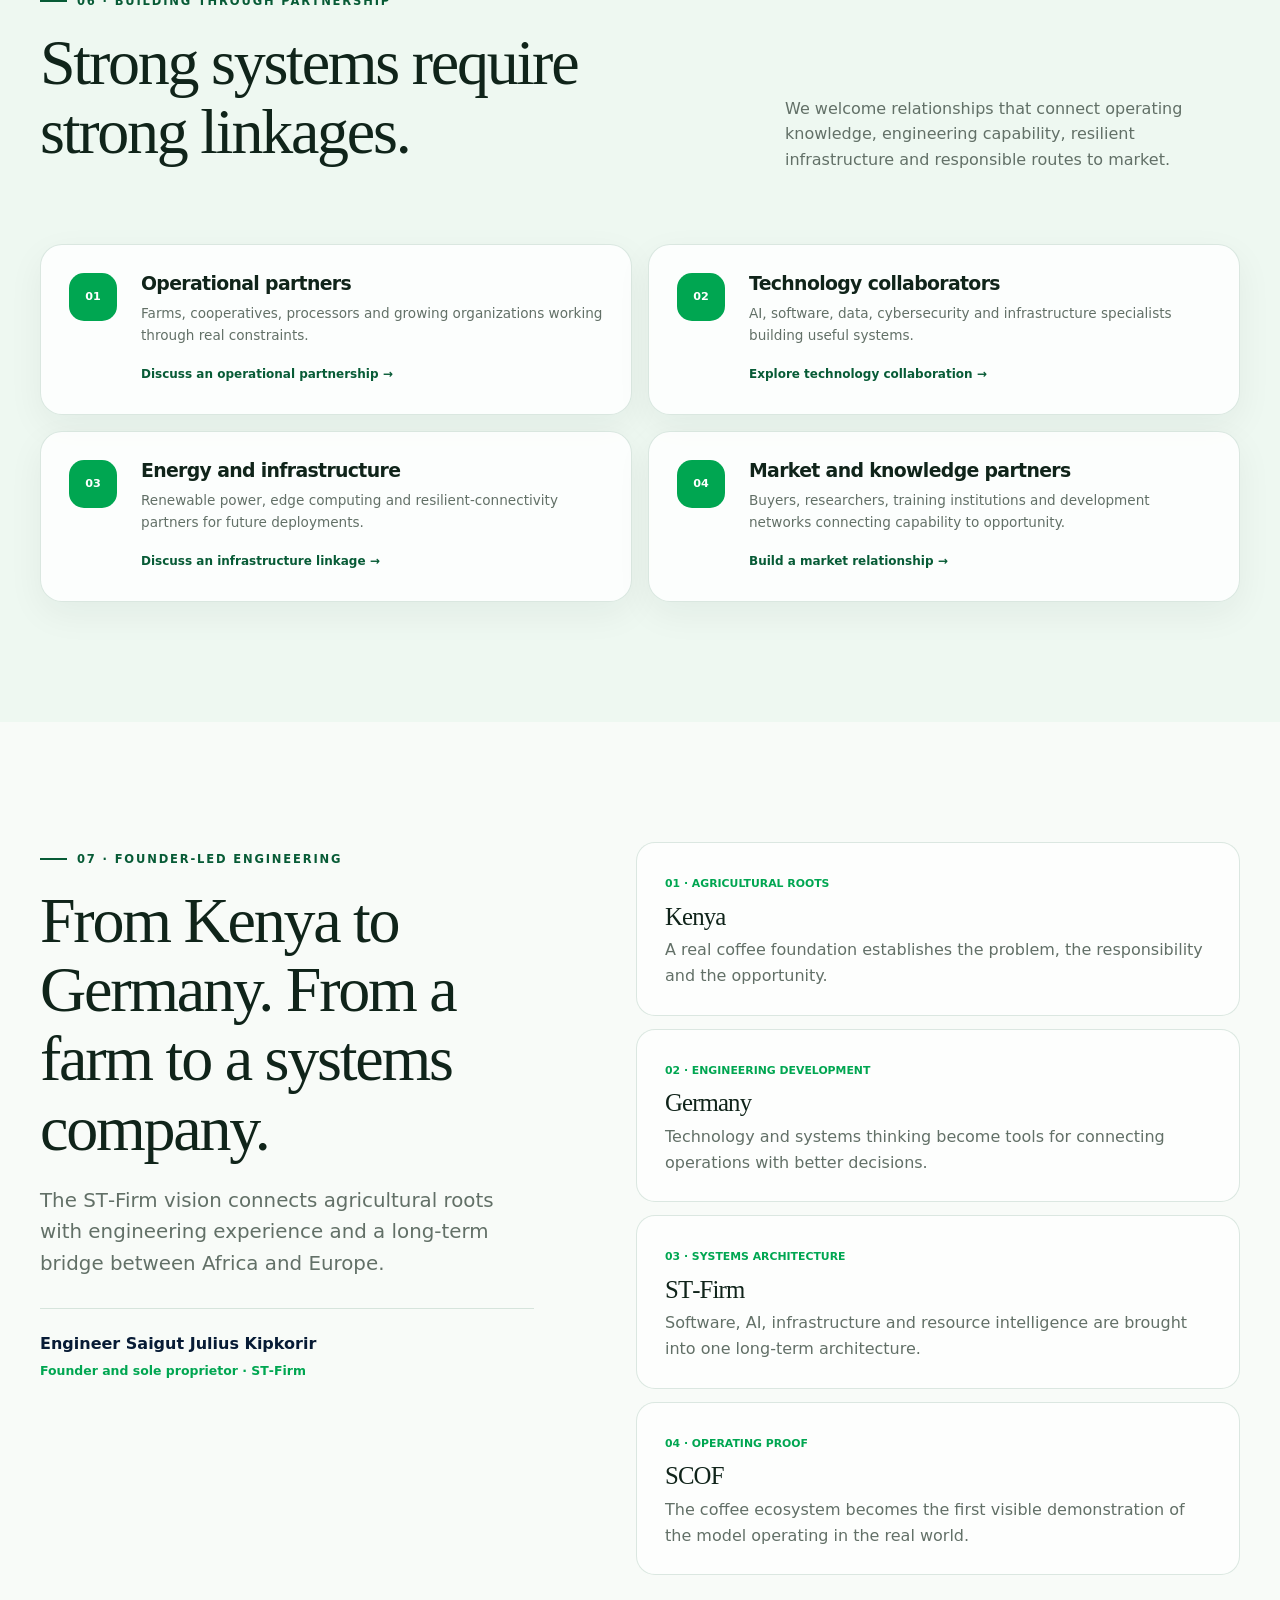
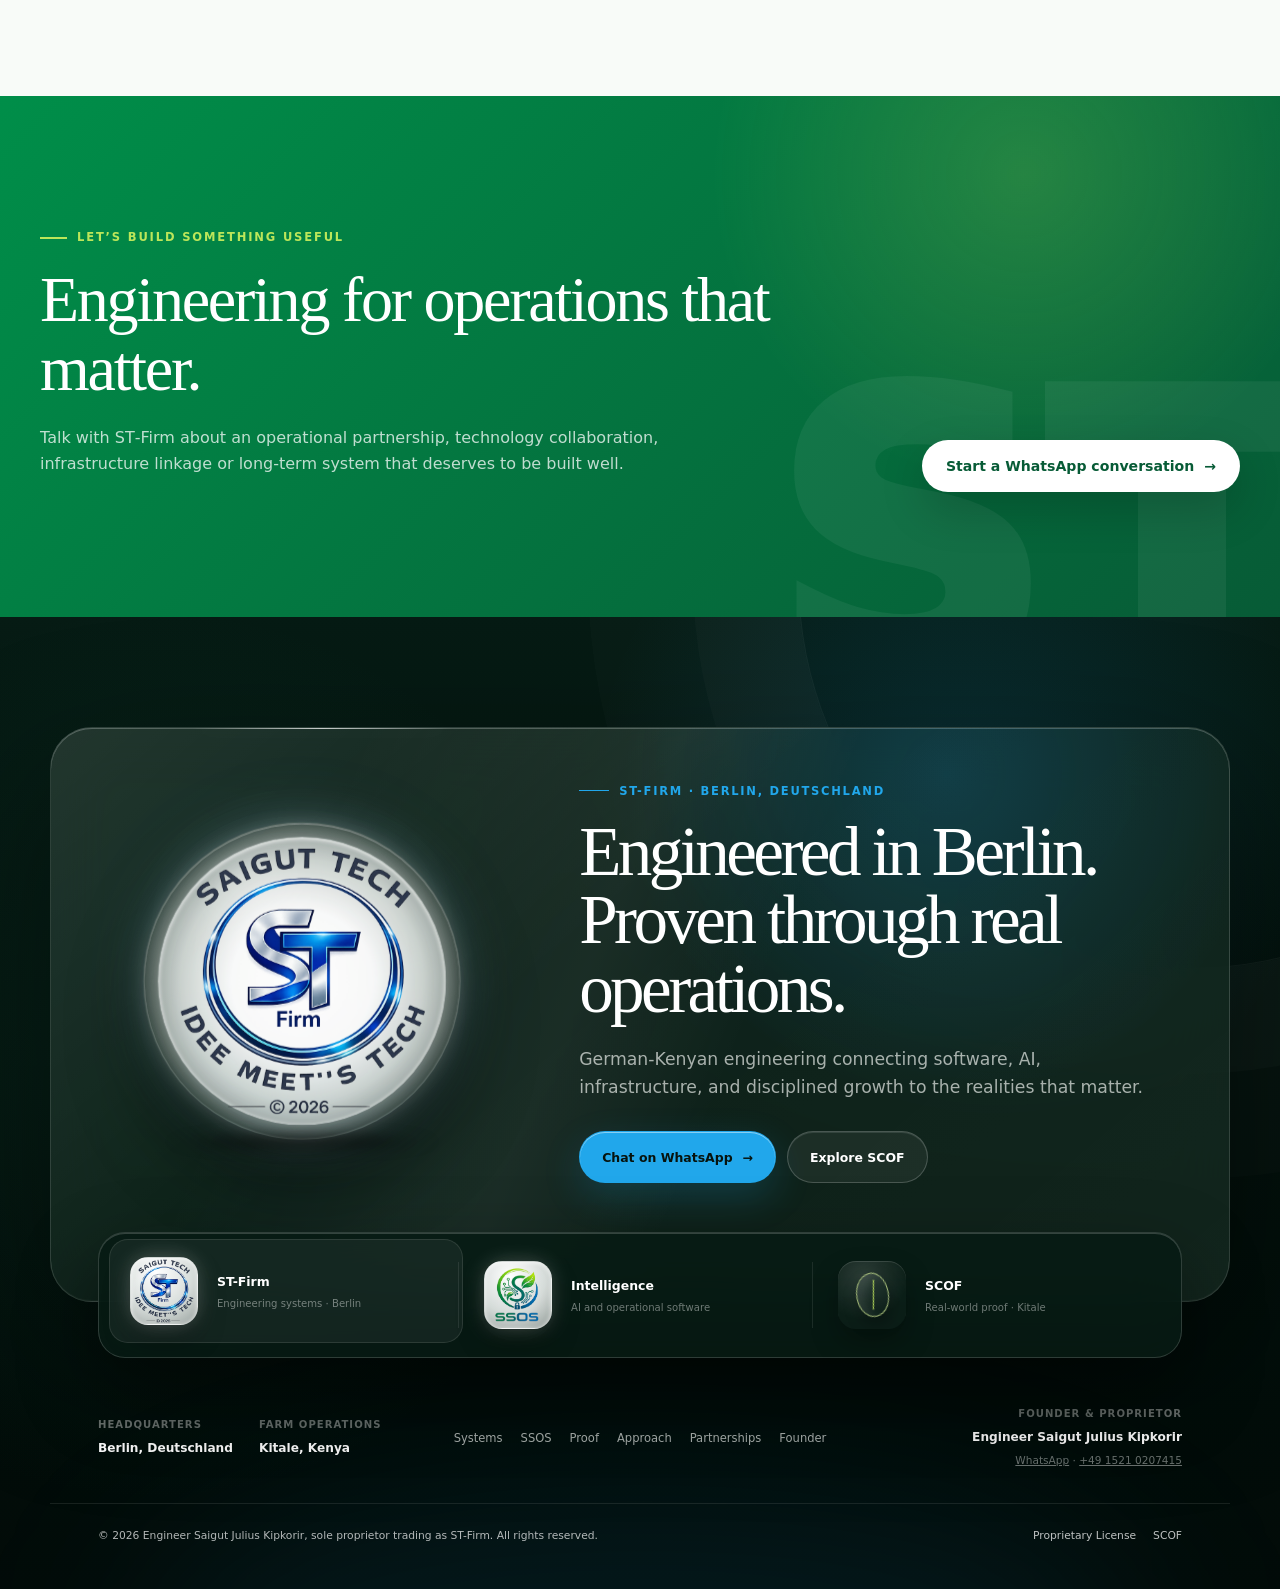
==== commit 562a51ee: "Rebrand SSOS from MVP to operational platform and strengthen status messaging" ====
--- a/st-firm.html
+++ b/st-firm.html
@@ -348,8 +348,8 @@
           <p class="hero-subcopy">Systems designed to help organizations see clearly, operate intelligently and grow responsibly.</p>
           <div class="hero-actions"><a class="btn btn-primary" href="#systems">Explore our systems <span aria-hidden="true">→</span></a><a class="btn btn-outline" href="index.html">See SCOF in action</a></div>
         </div>
-        <aside class="hero-visual reveal" aria-label="SSOS MVP platform preview">
-          <figure class="poster-shell"><a href="assets/SSOS MVP Vertical.png" target="_blank" rel="noopener noreferrer" aria-label="Open the full-resolution SSOS MVP product overview"><img src="assets/SSOS MVP Vertical.png" alt="Vertical SSOS Workflow Intelligence MVP product overview" width="1024" height="1536" loading="eager" decoding="async" fetchpriority="high"></a></figure>
+        <aside class="hero-visual reveal" aria-label="SSOS operational platform preview">
+          <figure class="poster-shell"><a href="assets/SSOS MVP Vertical.png" target="_blank" rel="noopener noreferrer" aria-label="Open the full-resolution SSOS product overview"><img src="assets/SSOS MVP Vertical.png" alt="Vertical SSOS Workflow Intelligence product overview" width="1024" height="1536" loading="eager" decoding="async" fetchpriority="high"></a></figure>
         </aside>
       </div>
     </section>
@@ -376,7 +376,7 @@
         <div class="section-head reveal"><div><p class="eyebrow">02 · The ST‑Firm ecosystem</p><h2>Different systems. One operating vision.</h2></div><p>Each division solves a distinct problem while reinforcing the others through shared engineering, intelligence and infrastructure.</p></div>
         <div class="division-grid">
           <article class="division reveal"><div class="division-top"><span class="division-code">01 / SCOF</span><span class="status">Flagship · Operating proof</span></div><h3>Coffee and agriculture</h3><p>Farms, processing, traceability, coffee products, farmers and market relationships form the physical foundation.</p><div class="tags"><span>Farming</span><span>Processing</span><span>Traceability</span><span>Commerce</span></div></article>
-          <article class="division featured reveal"><div class="division-top"><span class="division-code">02 / SSOS</span><span class="status">Active development</span></div><h3>AI and operational software</h3><p>Dashboards, workflows and decision support connect activity with knowledge, accountability and executive intelligence.</p><div class="tags"><span>Local AI</span><span>Automation</span><span>Operations</span><span>Reporting</span></div></article>
+          <article class="division featured reveal"><div class="division-top"><span class="division-code">02 / SSOS</span><span class="status">Operational · Configurable</span></div><h3>AI and operational software</h3><p>Dashboards, workflows and decision support connect activity with knowledge, accountability and executive intelligence.</p><div class="tags"><span>Local AI</span><span>Automation</span><span>Operations</span><span>Reporting</span></div></article>
           <article class="division reveal"><div class="division-top"><span class="division-code">03 / SAOS</span><span class="status planned">Planned · Infrastructure</span></div><h3>Energy and digital infrastructure</h3><p>Renewable power, servers, edge computing and resilient digital infrastructure for farms, organizations and communities.</p><div class="tags"><span>Solar</span><span>Compute</span><span>Edge</span><span>Resilience</span></div></article>
           <article class="division reveal"><div class="division-top"><span class="division-code">04 / TREASURY</span><span class="status planned">Long-term research</span></div><h3>Resource and decision intelligence</h3><p>Internal treasury monitoring, cash-flow visibility, risk analysis and disciplined capital-allocation support.</p><div class="tags"><span>Risk</span><span>Liquidity</span><span>Analytics</span><span>Planning</span></div></article>
         </div>
@@ -388,15 +388,15 @@
         <div class="ssos-intro reveal">
           <p class="eyebrow">03 · Sovereign intelligence</p>
           <h2>Operational intelligence that remains under your control.</h2>
-          <p class="lead">SSOS is the digital brain of the ST‑Firm ecosystem—designed to connect workflows, organizational knowledge and accountable decisions without separating intelligence from operational reality.</p>
+          <p class="lead">SSOS is the digital brain of the ST‑Firm ecosystem—connecting workflows, organizational knowledge and accountable decisions without separating intelligence from operational reality. Its modular architecture can be configured for organizations, industries, community operations and personal workflows.</p>
         </div>
 
         <div class="ssos-carousel reveal" data-ssos-carousel role="region" aria-roledescription="carousel" aria-label="SSOS product ecosystem previews" tabindex="0">
           <div class="ssos-screen">
-            <div class="ssos-screen-chrome" aria-hidden="true"><span></span><span></span><span></span><b>SSOS · PRODUCT VISION</b></div>
+            <div class="ssos-screen-chrome" aria-hidden="true"><span></span><span></span><span></span><b>SSOS · OPERATIONAL PLATFORM</b></div>
             <div class="ssos-slides" aria-live="polite">
-              <article class="ssos-slide is-active" data-title="Workflow Intelligence" data-kicker="MVP · Operations" data-description="One operational view for workflows, knowledge, accountability and decision support." data-transition="Cover flow" aria-hidden="false">
-                <img src="assets/ssos-mvp.png" alt="SSOS Workflow Intelligence MVP dashboard and operational capabilities" width="1536" height="1024" loading="eager" fetchpriority="high" decoding="async">
+              <article class="ssos-slide is-active" data-title="Workflow Intelligence" data-kicker="Platform · Operations" data-description="One operational view for workflows, knowledge, accountability and decision support." data-transition="Cover flow" aria-hidden="false">
+                <img src="assets/ssos-mvp.png" alt="SSOS Workflow Intelligence dashboard and operational capabilities" width="1536" height="1024" loading="eager" fetchpriority="high" decoding="async">
               </article>
               <article class="ssos-slide" data-title="Humanitarian Operations" data-kicker="SSOS · Public impact" data-description="A connected operations concept for humanitarian coordination, health, education and accountable delivery." data-transition="Page turn" aria-hidden="true">
                 <img src="assets/Humanitarian SSOS.png" alt="Humanitarian SSOS concept connecting coordinated public-impact operations" width="1536" height="1024" loading="lazy" decoding="async">
@@ -418,7 +418,7 @@
 
           <div class="ssos-carousel-console">
             <div class="ssos-carousel-copy">
-              <p class="ssos-carousel-kicker" data-carousel-kicker>MVP · Operations</p>
+              <p class="ssos-carousel-kicker" data-carousel-kicker>Platform · Operations</p>
               <h3 data-carousel-title>Workflow Intelligence</h3>
               <p data-carousel-description>One operational view for workflows, knowledge, accountability and decision support.</p>
             </div>
@@ -443,7 +443,7 @@
             <article class="capability"><span>03</span><div><h3>Executive intelligence</h3><p>Give leadership clearer operational visibility and disciplined decision support.</p></div></article>
             <article class="capability"><span>04</span><div><h3>Business continuity</h3><p>Preserve institutional knowledge beyond individual employees and isolated files.</p></div></article>
           </div>
-          <p class="development-note"><strong>Development status:</strong> SSOS is currently in development. Interface examples represent the intended product direction and are not claims of a completed production platform.</p>
+          <p class="development-note"><strong>Platform status:</strong> SSOS Green KI is a functioning, local-first sovereign intelligence platform developed by ST‑Firm. Its modular architecture can be configured and replicated across businesses, industries, community operations and personal workflows. Each deployment is adapted to its users, data, governance requirements and operating environment.</p>
         </div>
       </div>
     </section>
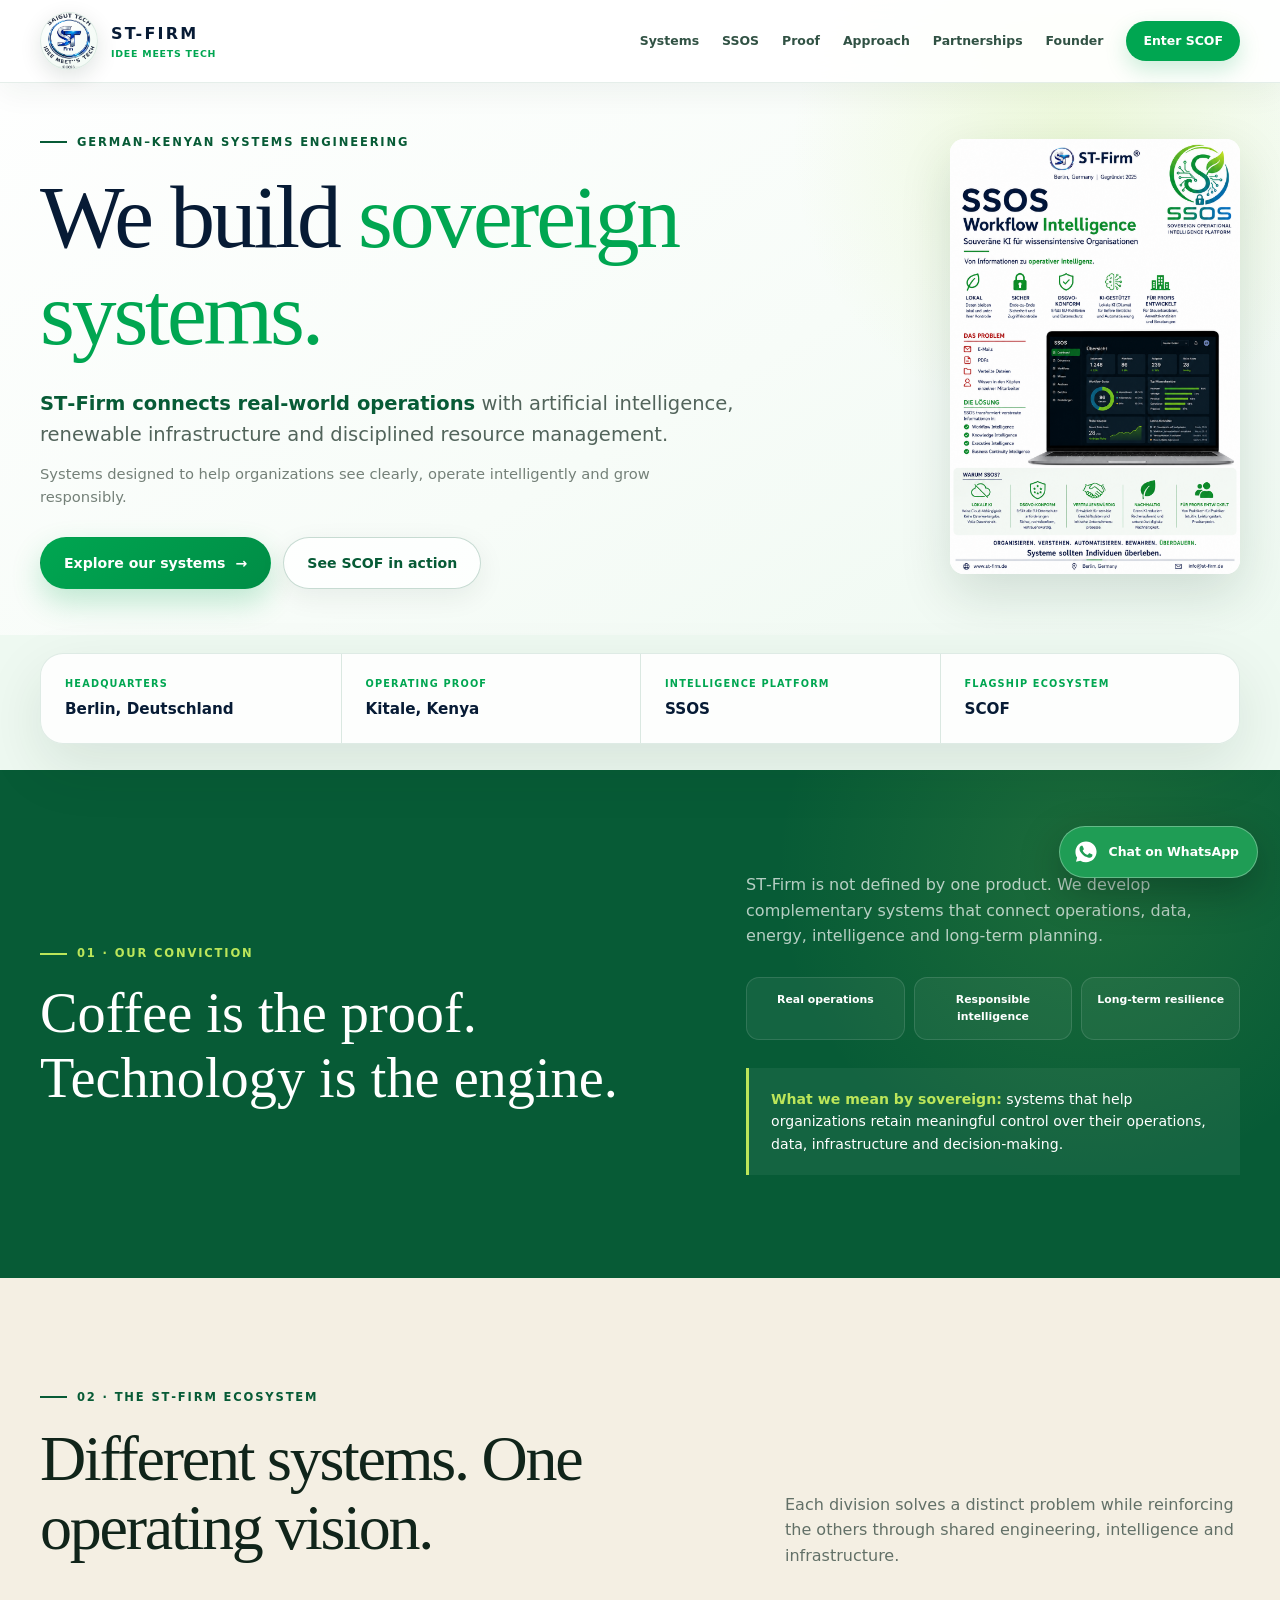
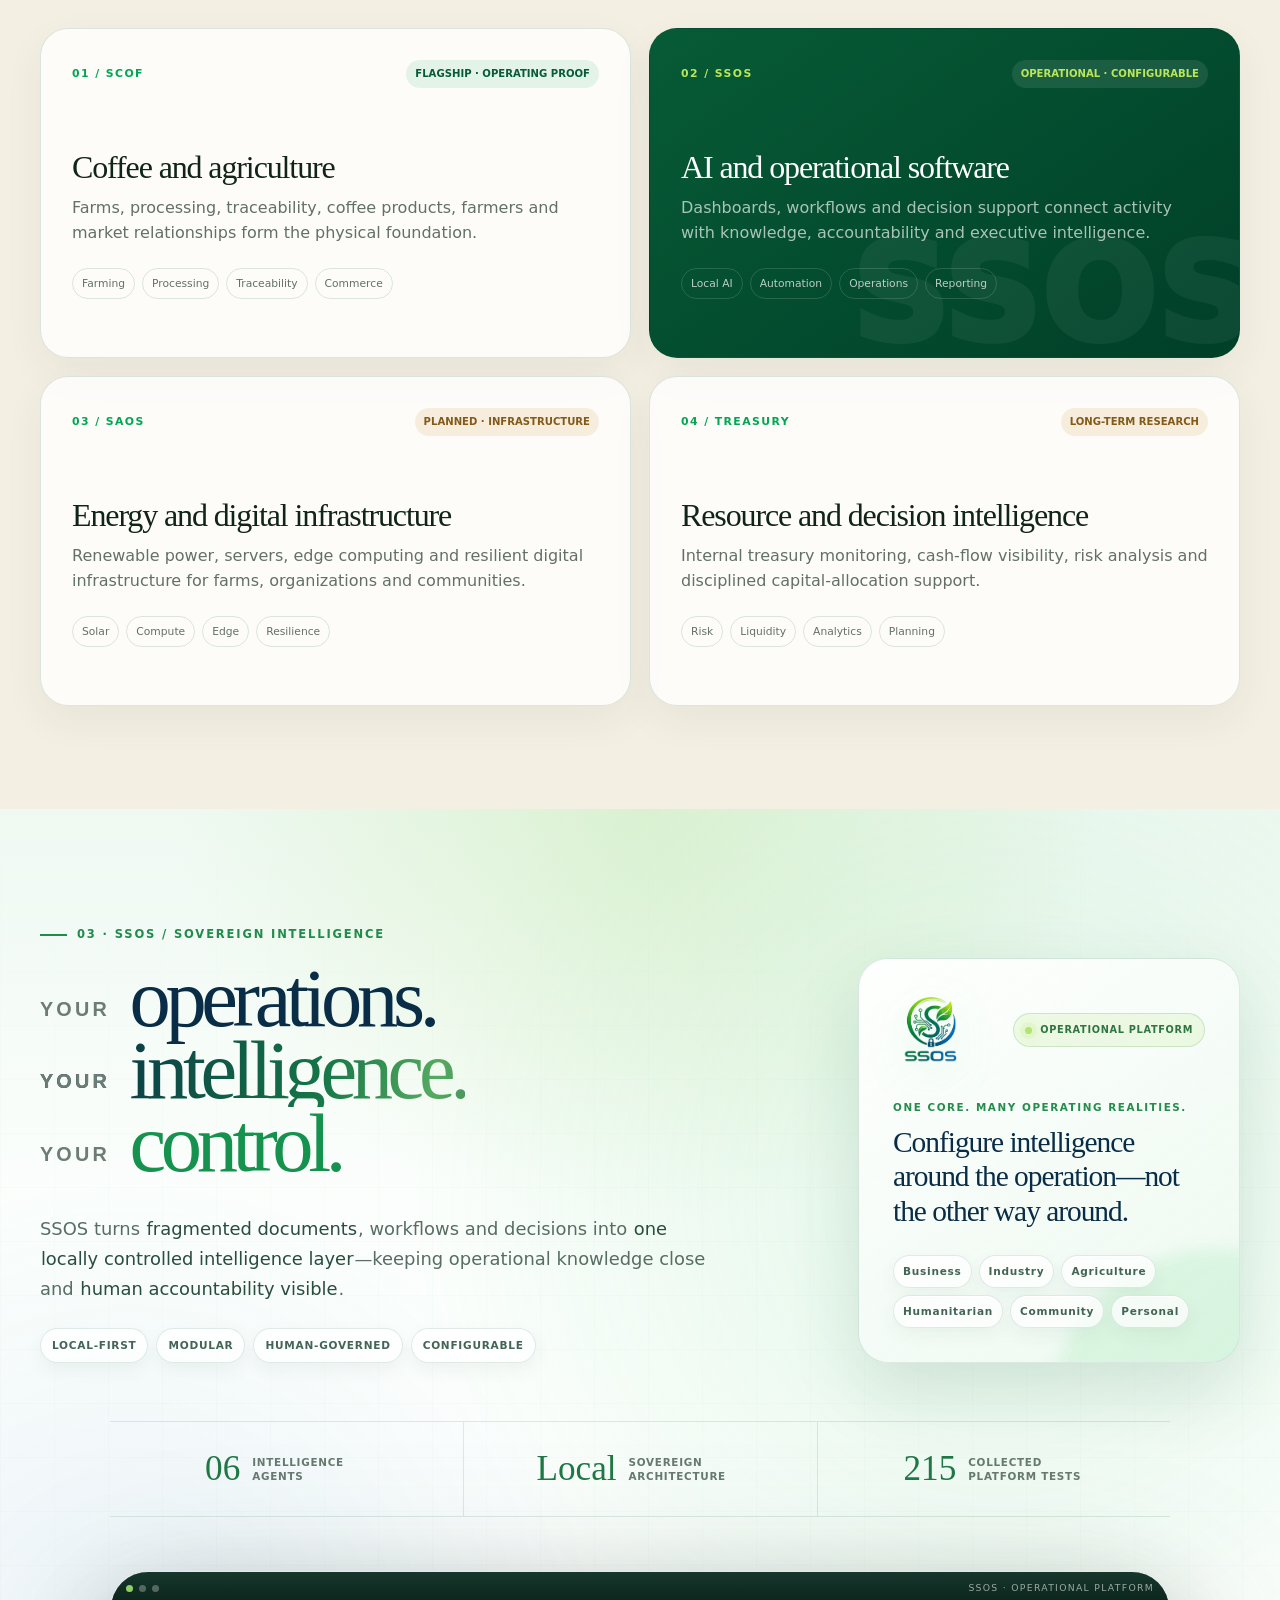
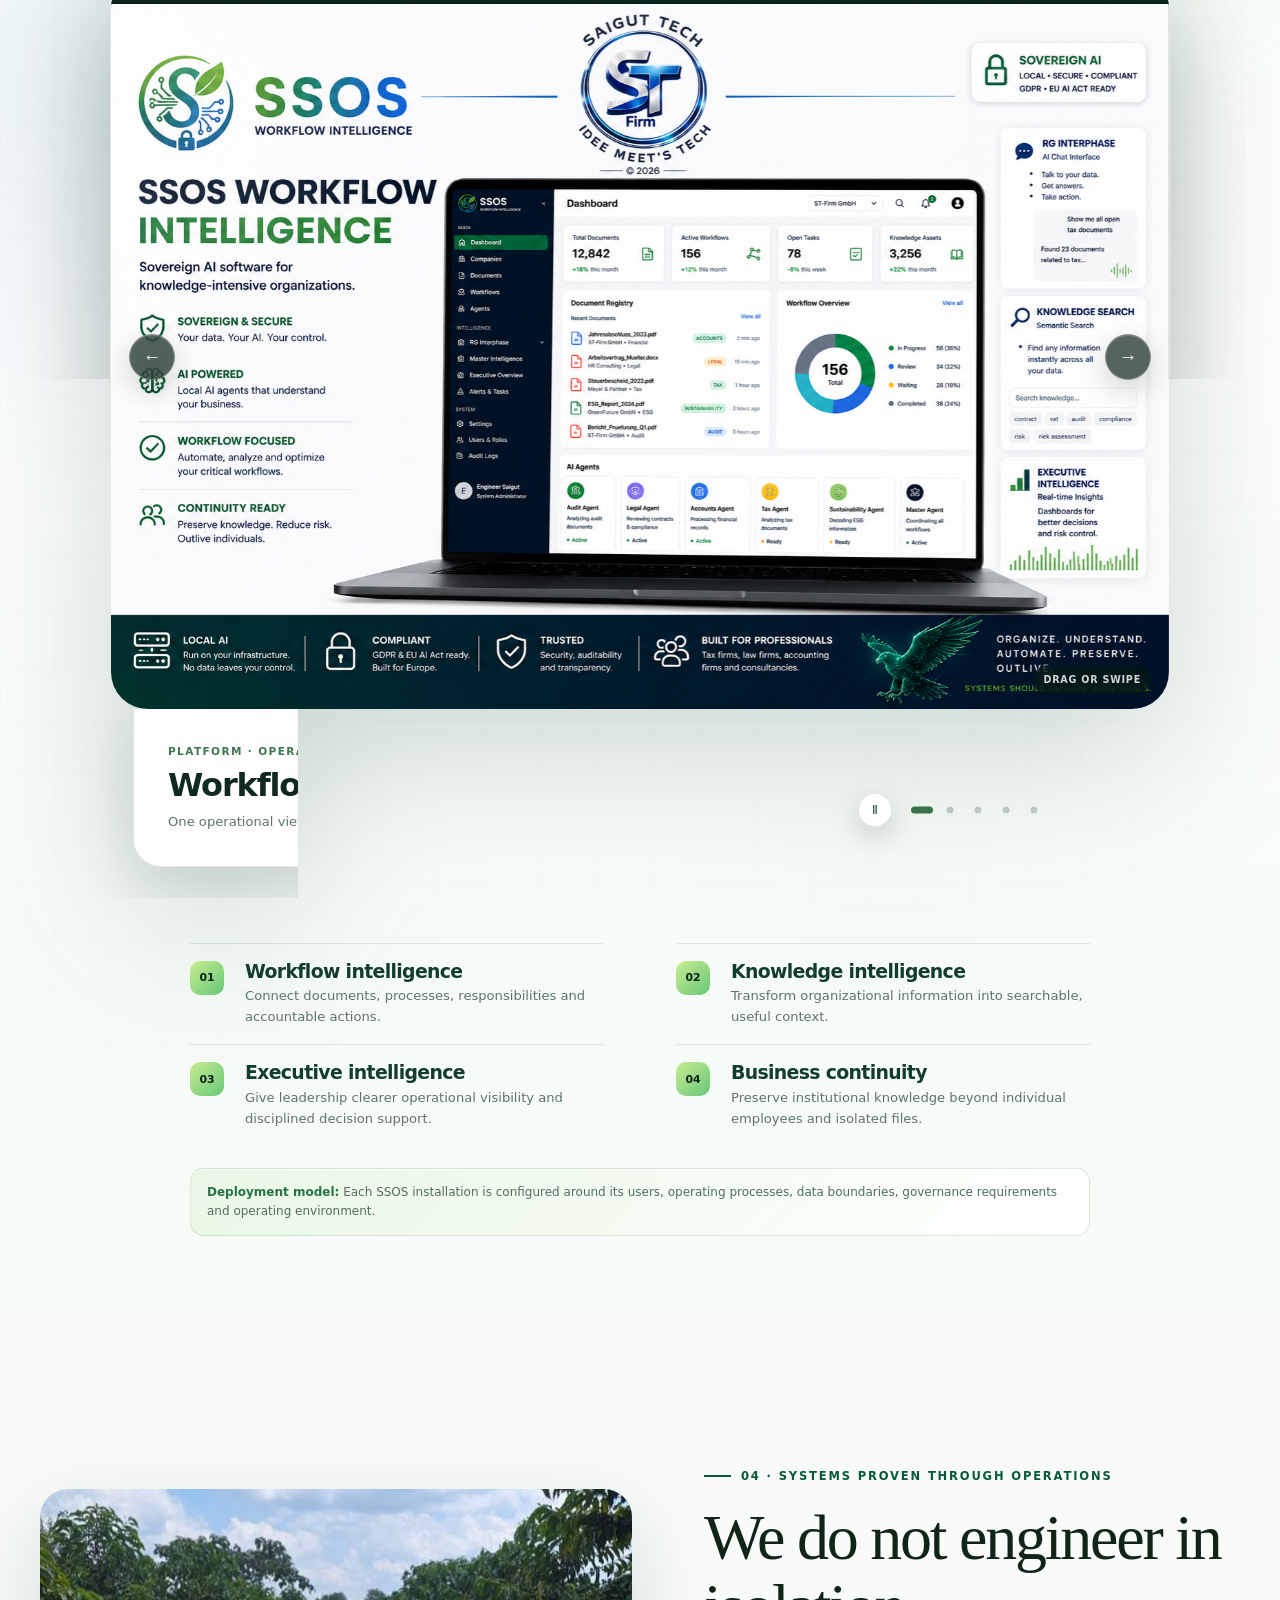
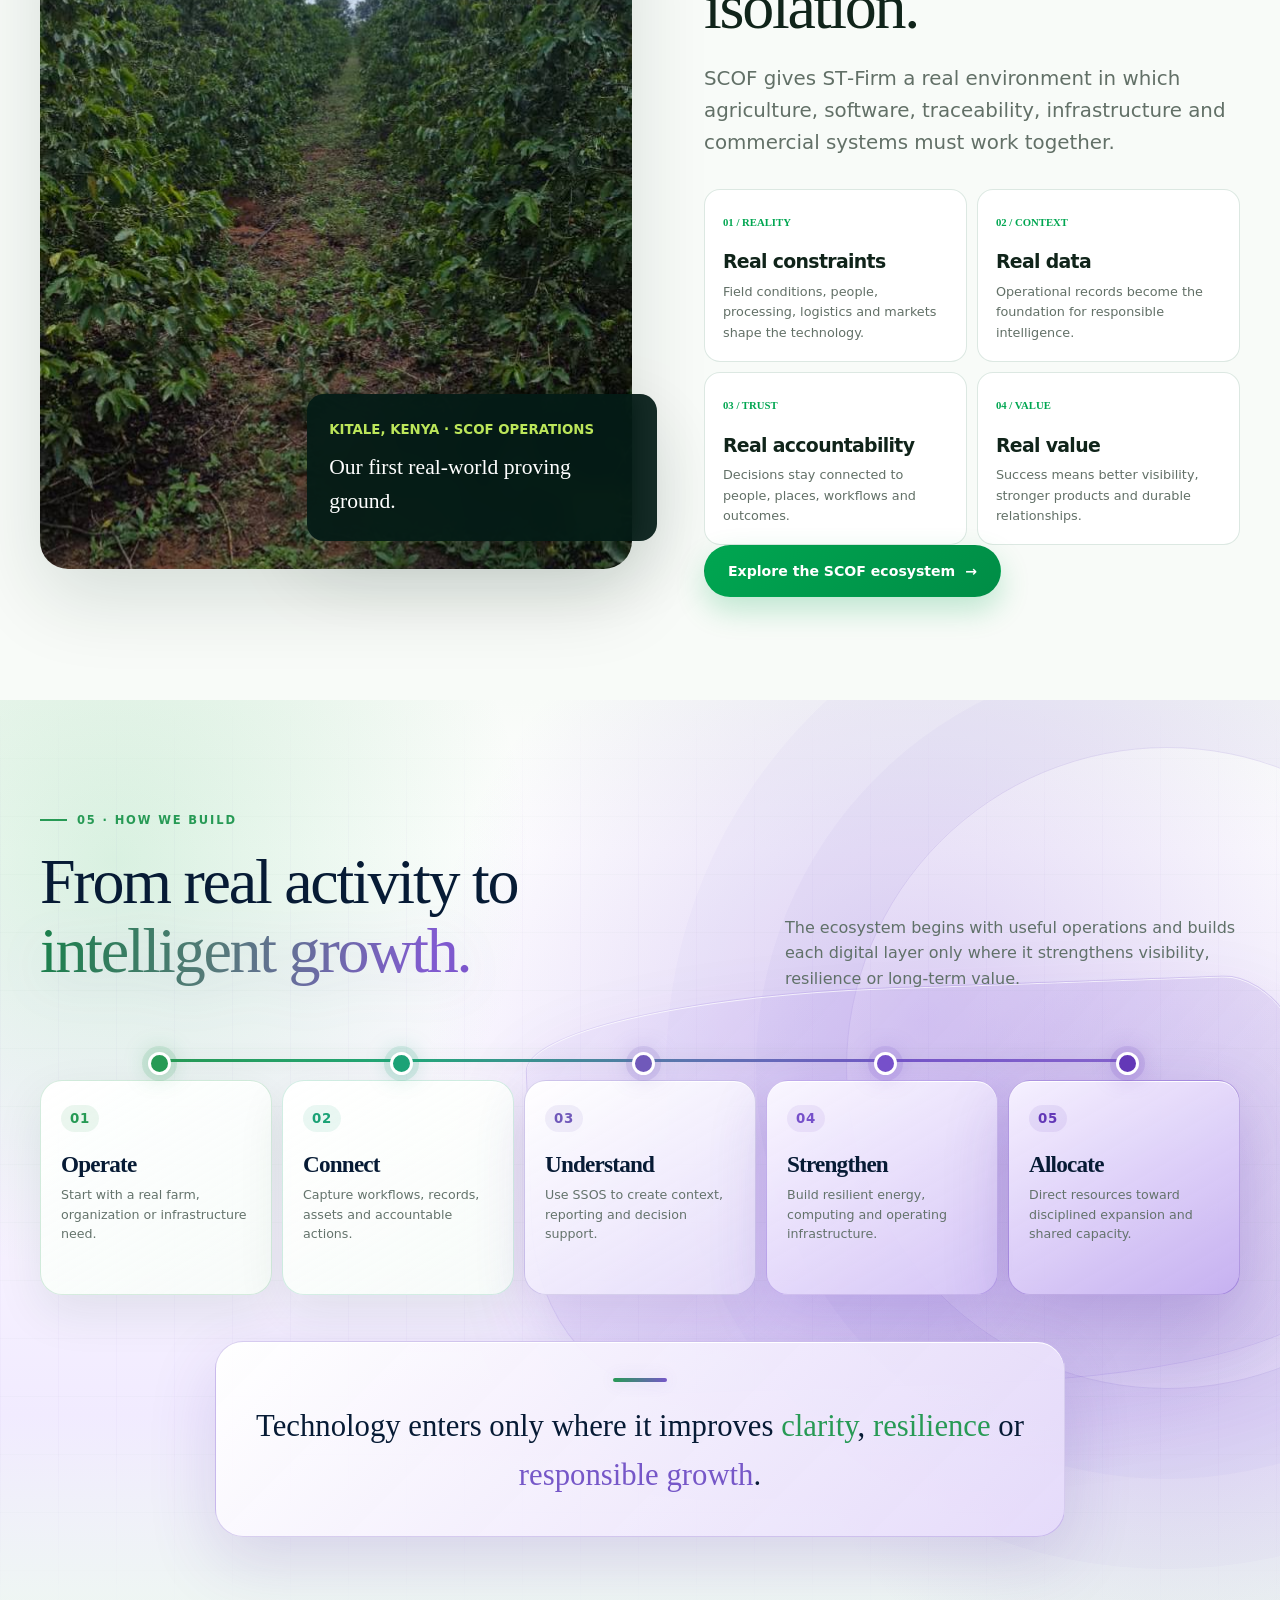
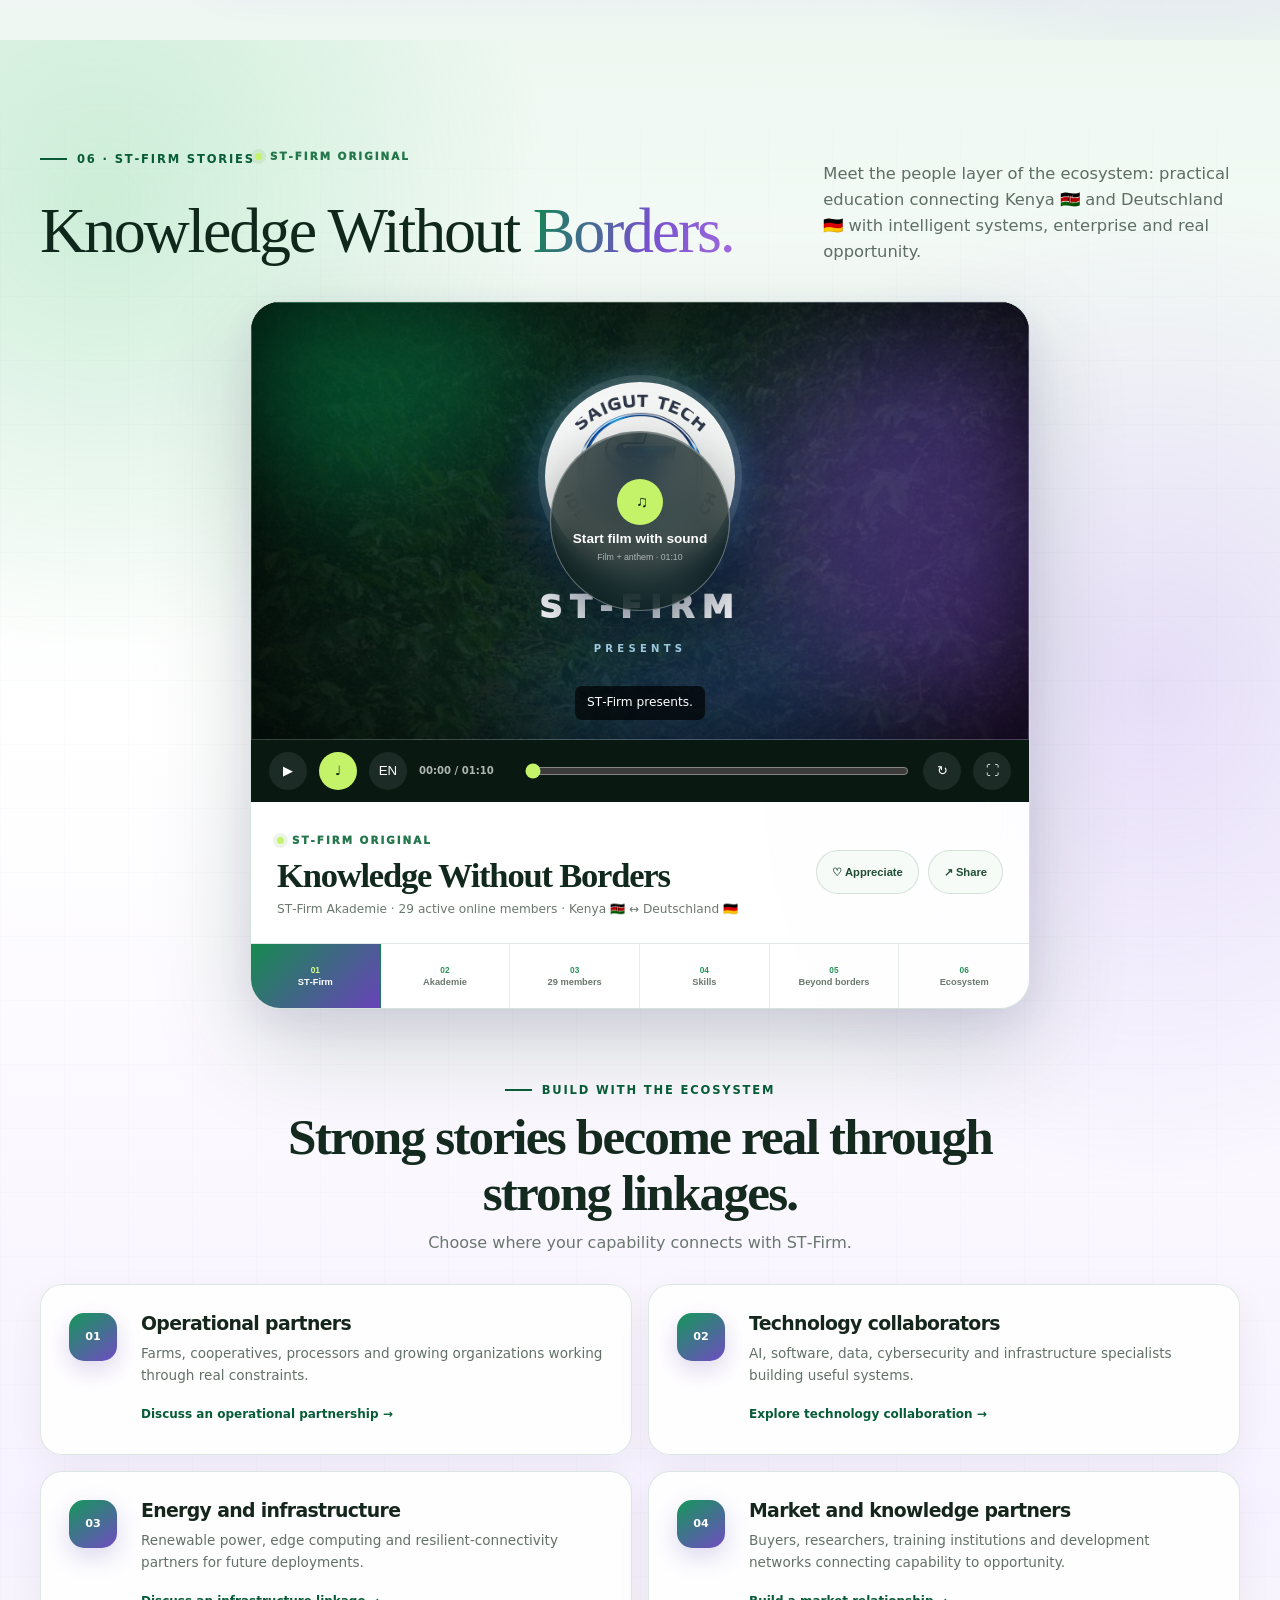
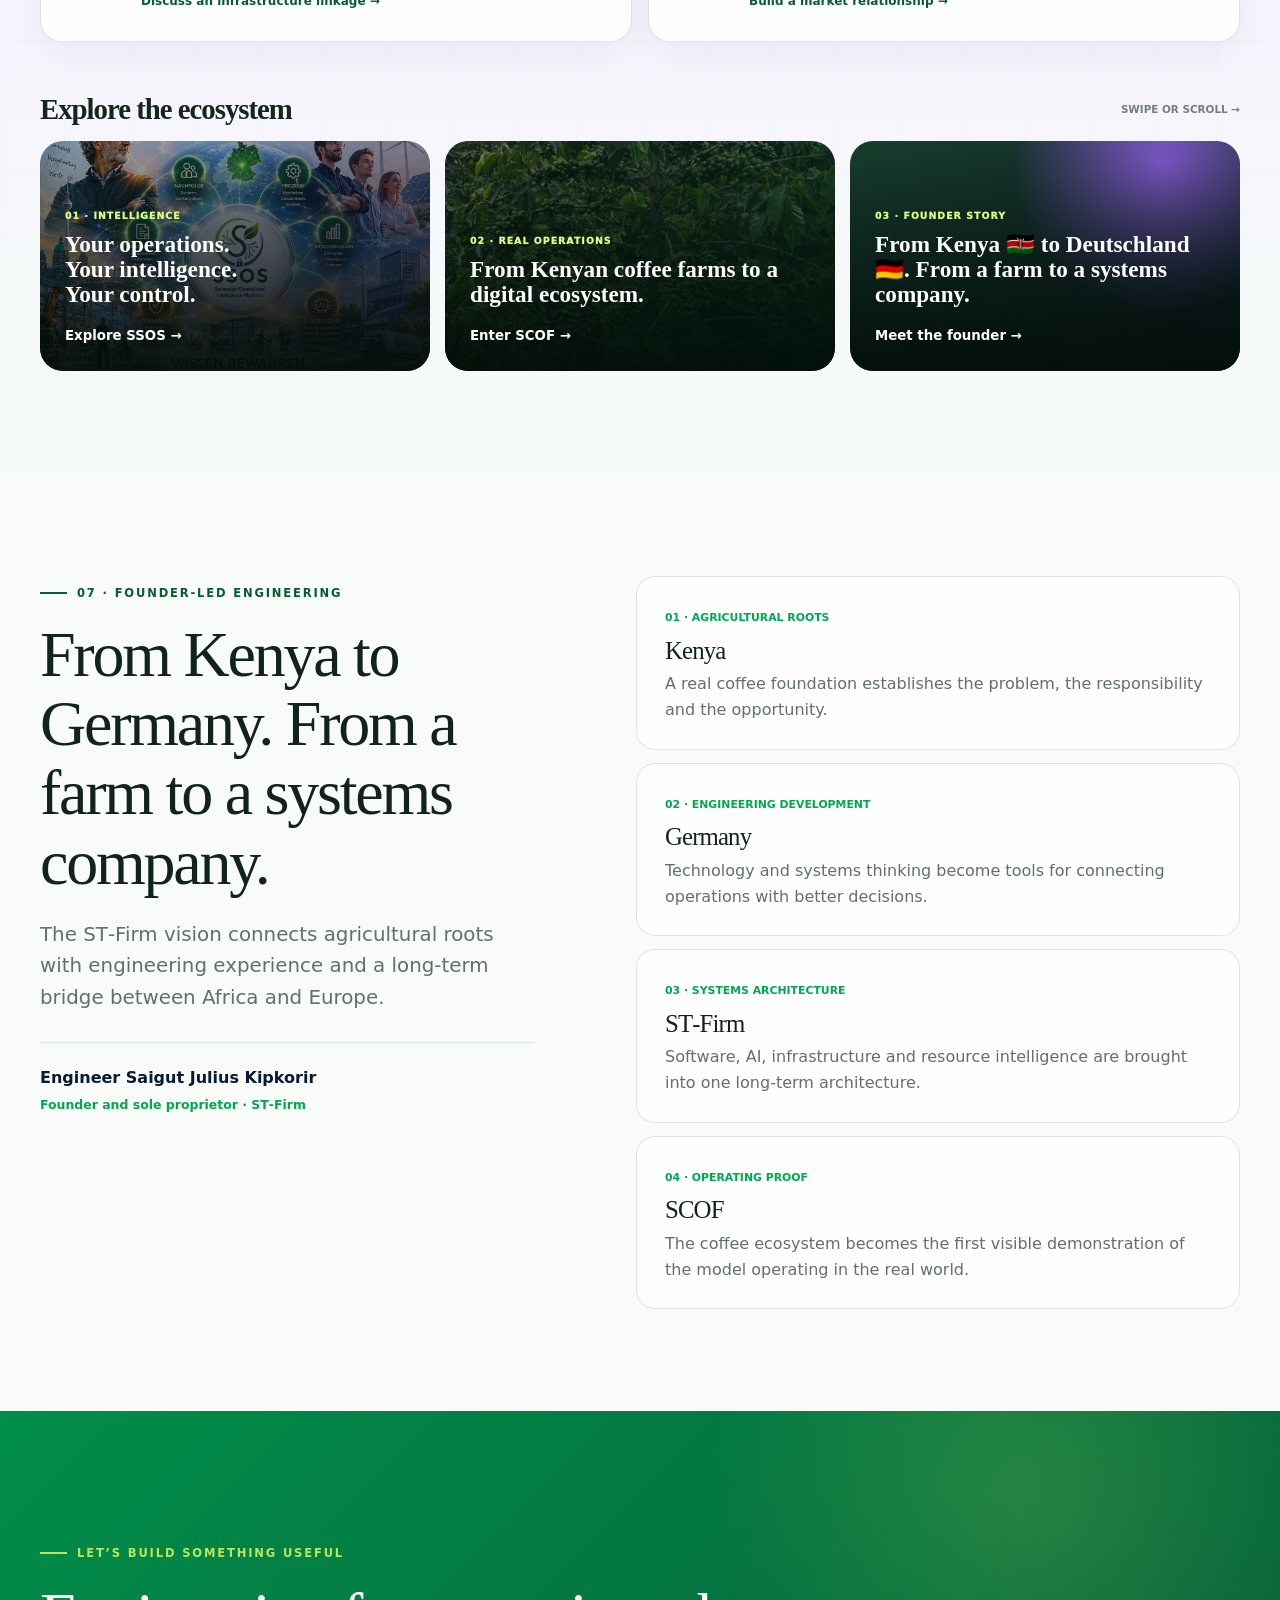
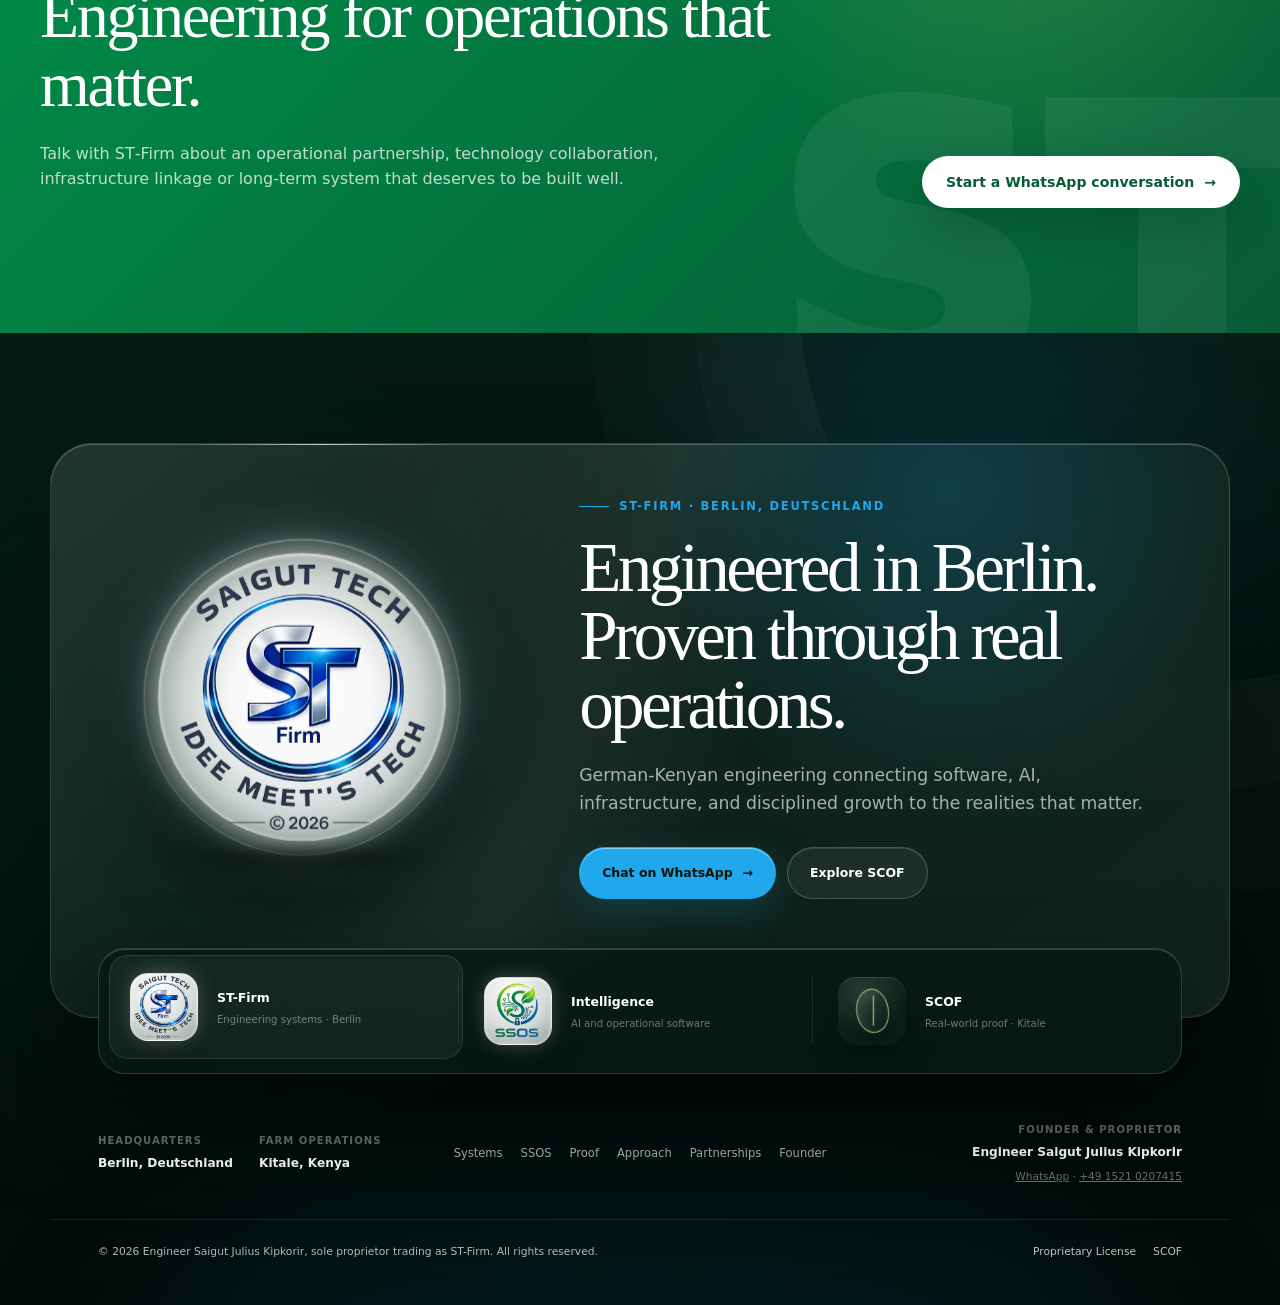
==== commit 50088a95: "Add Knowledge Without Borders cinematic story, SSOS theatre intro, animated model pathway, SCOF foot" ====
--- a/st-firm.html
+++ b/st-firm.html
@@ -151,7 +151,7 @@
     }
   </style>
   <style id="stfirm-2026-refresh">
-    :root { --night:#041b16; --navy:#071b35; --forest:#075b36; --green:#00a651; --leaf:#46b94f; --lime:#bce65a; --paper:#f8fbf8; --ink:#10241a; --muted:#627067; --line:rgba(7,91,54,.14); --radius:28px; --shadow:0 28px 80px rgba(4,45,28,.14); }
+    :root { --night:#041b16; --navy:#071b35; --forest:#075b36; --green:#00a651; --leaf:#46b94f; --lime:#bce65a; --paper:#f8fbf8; --ink:#10241a; --muted:#627067; --line:rgba(7,91,54,.14); --radius:28px; --shadow:0 28px 80px rgba(4,45,28,.14); --section-space:clamp(88px,8vw,104px); --section-head-gap:clamp(36px,4vw,44px); }
     html { scroll-padding-top:92px; }
     body { background:var(--paper); }
     a:focus-visible, button:focus-visible { outline:3px solid var(--lime); outline-offset:4px; }
@@ -162,8 +162,9 @@
     h1 { max-width:760px; color:var(--navy); font-size:clamp(3.6rem,7vw,6.8rem); }
     h1 em { color:var(--green); font-style:normal; }
     h2 { max-width:790px; font-size:clamp(2.45rem,5vw,4.7rem); }
-    .section { position:relative; padding:120px 0; }
-    .section-head { gap:54px; margin-bottom:56px; }
+    .section { position:relative; padding:var(--section-space) 0; }
+    .section-head { gap:46px; margin-bottom:var(--section-head-gap); }
+    .section.ssos-showcase { padding-block:clamp(96px,8.5vw,110px); }
     .btn { min-height:52px; padding-inline:23px; border:1px solid transparent; font-weight:850; transition:transform .2s,box-shadow .2s,background .2s,color .2s; }
     .btn:hover { transform:translateY(-3px); }
     .btn-primary { color:white; background:linear-gradient(135deg,var(--green),#008d46); box-shadow:0 13px 30px rgba(0,166,81,.24); }
@@ -244,10 +245,65 @@
     .proof-point h3 { margin-top:18px; }
     .proof-point p { font-size:.8rem; }
 
-    .model { overflow:hidden; background:radial-gradient(circle at 70% 0,rgba(0,166,81,.18),transparent 28%),var(--night); }
-    .flow article::before { width:13px; height:13px; top:-7px; background:var(--lime); box-shadow:0 0 0 6px var(--night),0 0 20px var(--lime); }
-    .flow small { font-weight:900; }
-    .model-statement { max-width:800px; margin:60px auto 0; color:rgba(255,255,255,.75); font-family:Georgia,serif; font-size:clamp(1.35rem,2.4vw,2rem); text-align:center; }
+    .model {
+      --model-green:#279a55;
+      --model-purple:#7657c8;
+      overflow:hidden;
+      color:var(--ink);
+      background:
+        radial-gradient(circle at 9% 17%,rgba(55,180,95,.19),transparent 26rem),
+        radial-gradient(circle at 72% 34%,rgba(126,82,211,.25),transparent 31rem),
+        radial-gradient(circle at 92% 69%,rgba(91,54,177,.15),transparent 24rem),
+        linear-gradient(180deg,#f8fbf8 0%,#ffffff 16%,#f7f2ff 56%,#f1ebff 76%,#eef8f1 100%);
+      isolation:isolate;
+    }
+    .model::before { content:""; position:absolute; z-index:-1; inset:0; opacity:.58; pointer-events:none; background-image:linear-gradient(rgba(45,108,72,.034) 1px,transparent 1px),linear-gradient(90deg,rgba(105,74,177,.05) 1px,transparent 1px); background-size:58px 58px; mask-image:linear-gradient(to bottom,transparent,#000 15%,#000 78%,transparent); }
+    .model::after { content:""; position:absolute; z-index:-1; right:-13rem; top:5%; width:40rem; height:40rem; border:1px solid rgba(118,87,200,.16); border-radius:50%; box-shadow:0 0 0 90px rgba(118,87,200,.045),0 0 0 180px rgba(104,69,184,.025); pointer-events:none; }
+    .model > .wrap { position:relative; z-index:1; isolation:isolate; }
+    .model > .wrap::before { content:""; position:absolute; z-index:-1; top:25%; right:-7%; width:66%; height:54%; border:1px solid rgba(119,82,201,.12); border-radius:46% 12% 42% 18% / 18% 40% 20% 44%; background:linear-gradient(135deg,rgba(217,203,251,.2),rgba(133,91,217,.17) 48%,rgba(101,65,184,.1)); box-shadow:0 34px 90px rgba(91,54,177,.09),inset 0 1px 0 rgba(255,255,255,.7); transform:rotate(-2deg); pointer-events:none; }
+    .model .eyebrow { color:var(--model-green); }
+    .model .section-head h2 { color:var(--navy); }
+    .model .section-head > p { color:#607169; }
+    .model-intelligent { color:transparent; background:linear-gradient(105deg,#18804a 0%,#557a78 22%,#815bd0 48%,#6740bd 72%,#4d2c9e 100%); background-size:190% 100%; background-clip:text; -webkit-background-clip:text; filter:drop-shadow(0 10px 24px rgba(104,64,186,.14)); }
+    .flow { position:relative; grid-template-columns:repeat(5,minmax(0,1fr)); gap:10px; margin-top:40px; border-top:0; }
+    .flow::before,.flow::after { content:""; position:absolute; z-index:0; top:8px; left:10%; width:80%; height:3px; border-radius:99px; transform-origin:left center; }
+    .flow::before { background:linear-gradient(90deg,#279a55 0%,#22a779 26%,#5d75b0 55%,#7657c8 78%,#8665ce 100%); box-shadow:0 0 18px rgba(70,126,95,.16); }
+    .flow::after { width:20%; background:linear-gradient(90deg,transparent,rgba(255,255,255,.95),transparent); filter:drop-shadow(0 0 8px rgba(103,91,203,.45)); opacity:0; }
+    .flow article { --step-color:#279a55; --step-rgb:39,154,85; position:relative; z-index:1; min-width:0; min-height:215px; margin-top:29px; padding:24px 20px 22px; border:1px solid rgba(var(--step-rgb),.19); border-radius:22px; background:linear-gradient(150deg,rgba(255,255,255,.98),rgba(247,253,248,.84)); box-shadow:0 18px 48px rgba(23,69,47,.09),inset 0 1px 0 #fff; backdrop-filter:blur(14px); transition:transform .28s ease,box-shadow .28s ease,border-color .28s ease; }
+    .flow article:nth-child(2) { --step-color:#1ca276; --step-rgb:28,162,118; }
+    .flow article:nth-child(3) { --step-color:#7059ba; --step-rgb:112,89,186; border-color:rgba(112,89,186,.27); background:linear-gradient(150deg,rgba(255,255,255,.97),rgba(230,222,250,.88)); box-shadow:0 20px 52px rgba(93,67,159,.14),inset 0 1px 0 #fff; }
+    .flow article:nth-child(4) { --step-color:#7650ca; --step-rgb:118,80,202; border-color:rgba(118,80,202,.32); background:linear-gradient(150deg,rgba(250,247,255,.98),rgba(214,198,247,.9)); box-shadow:0 22px 58px rgba(91,54,177,.18),inset 0 1px 0 #fff; }
+    .flow article:nth-child(5) { --step-color:#6338b7; --step-rgb:99,56,183; border-color:rgba(99,56,183,.36); background:linear-gradient(150deg,rgba(246,241,255,.98),rgba(197,175,241,.92)); box-shadow:0 24px 64px rgba(82,43,161,.21),inset 0 1px 0 rgba(255,255,255,.92); }
+    .flow article:hover { transform:translateY(-7px); border-color:rgba(var(--step-rgb),.34); box-shadow:0 28px 64px rgba(var(--step-rgb),.16),inset 0 1px 0 #fff; }
+    .flow article::before { width:17px; height:17px; top:-29px; left:calc(50% - 8px); border:3px solid white; background:var(--step-color); box-shadow:0 0 0 6px rgba(var(--step-rgb),.13),0 0 24px rgba(var(--step-rgb),.36); }
+    .flow small { display:inline-flex; min-width:35px; min-height:27px; align-items:center; justify-content:center; padding:0 9px; border-radius:999px; color:var(--step-color); background:rgba(var(--step-rgb),.09); font-weight:900; letter-spacing:.06em; }
+    .flow h3 { margin:20px 0 8px; color:var(--navy); font-family:Georgia,serif; font-size:1.45rem; }
+    .flow p { margin:0; color:#64736c; font-size:.79rem; line-height:1.55; }
+    .model-statement { position:relative; max-width:850px; margin:46px auto 0; padding:clamp(25px,3.5vw,36px); border:1px solid rgba(105,67,190,.25); border-radius:28px; color:var(--navy); background:linear-gradient(135deg,rgba(255,255,255,.96),rgba(229,218,250,.93)); box-shadow:0 24px 68px rgba(82,48,154,.16),inset 0 1px 0 #fff; font-family:Georgia,serif; font-size:clamp(1.35rem,2.4vw,2rem); text-align:center; }
+    .model-statement::before { content:""; display:block; width:54px; height:4px; margin:0 auto 20px; border-radius:99px; background:linear-gradient(90deg,var(--model-green),var(--model-purple)); box-shadow:0 0 16px rgba(94,89,176,.2); }
+    .model-statement span { color:var(--model-green); }
+    .model-statement span:last-child { color:var(--model-purple); }
+    .model.is-model-ready .flow::before { transform:scaleX(0); }
+    .model.is-model-ready .flow article { opacity:0; transform:translateY(24px) scale(.97); }
+    .model.is-model-visible .flow::before { animation:model-path-draw 1.15s cubic-bezier(.2,.8,.2,1) .12s forwards; }
+    .model.is-model-visible .flow article { animation:model-stage-enter .55s cubic-bezier(.2,.8,.2,1) forwards; }
+    .model.is-model-visible .flow article:nth-child(1) { animation-delay:.16s; }
+    .model.is-model-visible .flow article:nth-child(2) { animation-delay:.32s; }
+    .model.is-model-visible .flow article:nth-child(3) { animation-delay:.48s; }
+    .model.is-model-visible .flow article:nth-child(4) { animation-delay:.64s; }
+    .model.is-model-visible .flow article:nth-child(5) { animation-delay:.8s; }
+    .model.is-model-ambient.is-model-in-view:not(.is-page-hidden) .flow::after { animation:model-path-light 7s ease-in-out infinite; }
+    .model.is-model-ambient.is-model-in-view:not(.is-page-hidden) .flow article::before { animation:model-node-breathe 5.8s ease-in-out infinite; }
+    .model.is-model-ambient.is-model-in-view:not(.is-page-hidden) .flow article:nth-child(2)::before { animation-delay:.7s; }
+    .model.is-model-ambient.is-model-in-view:not(.is-page-hidden) .flow article:nth-child(3)::before { animation-delay:1.4s; }
+    .model.is-model-ambient.is-model-in-view:not(.is-page-hidden) .flow article:nth-child(4)::before { animation-delay:2.1s; }
+    .model.is-model-ambient.is-model-in-view:not(.is-page-hidden) .flow article:nth-child(5)::before { animation-delay:2.8s; }
+    .model.is-model-ambient.is-model-in-view:not(.is-page-hidden) .model-intelligent { animation:model-title-light 8s ease-in-out infinite; }
+    @keyframes model-path-draw { to { transform:scaleX(1); } }
+    @keyframes model-stage-enter { to { opacity:1; transform:none; } }
+    @keyframes model-path-light { 0%,12% { opacity:0; transform:translateX(0); } 24% { opacity:.9; } 70% { opacity:.72; transform:translateX(400%); } 82%,100% { opacity:0; transform:translateX(400%); } }
+    @keyframes model-node-breathe { 0%,100% { box-shadow:0 0 0 6px rgba(var(--step-rgb),.12),0 0 18px rgba(var(--step-rgb),.22); } 50% { box-shadow:0 0 0 9px rgba(var(--step-rgb),.08),0 0 28px rgba(var(--step-rgb),.42); } }
+    @keyframes model-title-light { 0%,100% { background-position:0% 50%; } 58% { background-position:100% 50%; } }
 
     .partnerships { background:#eef8f1; }
     .partner-grid { display:grid; grid-template-columns:repeat(2,1fr); gap:16px; }
@@ -279,6 +335,8 @@
       .poster-shell img { height:400px; }
     }
     @media (max-width:900px) {
+      .section { padding:82px 0; }
+      .section.ssos-showcase { padding-block:88px; }
       .nav-links { inset:82px 16px auto; padding:24px; border:1px solid var(--line); border-radius:22px; background:rgba(255,255,255,.97); box-shadow:var(--shadow); }
       .nav-links .scof-link { width:100%; text-align:center; }
       .hero { padding:112px 0 40px; }
@@ -292,10 +350,19 @@
       .credibility-grid { grid-template-columns:repeat(2,1fr); }
       .credibility article:nth-child(3) { border-top:1px solid var(--line); border-left:0; }
       .credibility article:nth-child(4) { border-top:1px solid var(--line); }
+      .model > .wrap::before { top:39%; right:-14%; width:92%; height:52%; border-radius:42% 10% 38% 14% / 15% 38% 18% 42%; transform:rotate(-1deg); }
+      .model .flow { grid-template-columns:1fr; gap:10px; margin-top:34px; padding-left:58px; }
+      .model .flow::before,.model .flow::after { top:18px; bottom:18px; left:22px; width:3px; height:auto; transform-origin:center top; }
+      .model .flow::before { background:linear-gradient(180deg,#279a55 0%,#22a779 26%,#5d75b0 55%,#7657c8 78%,#8665ce 100%); }
+      .model .flow::after { width:8px; height:20%; margin-left:-2px; background:linear-gradient(180deg,transparent,rgba(255,255,255,.96),transparent); }
+      .model .flow article { min-height:0; margin-top:0; padding:25px 25px; }
+      .model .flow article::before { top:31px; left:-45px; }
+      .model.is-model-ambient.is-model-in-view:not(.is-page-hidden) .flow::after { animation-name:model-path-light-mobile; }
     }
     @media (max-width:650px) {
       .wrap { width:min(100% - 28px,1200px); }
-      .section { padding:92px 0; }
+      .section { padding:72px 0; }
+      .section.ssos-showcase { padding-block:78px; }
       header,.nav { min-height:72px; }
       .brand-logo { width:46px; height:46px; }
       .brand small { display:none; }
@@ -314,6 +381,15 @@
       .principles { grid-template-columns:1fr; }
       .division { min-height:300px; }
       .proof-image img { height:500px; }
+      .model::before { background-size:38px 38px; opacity:.38; }
+      .model::after { right:-18rem; top:11%; width:32rem; height:32rem; }
+      .model > .wrap::before { top:40%; right:-24%; width:108%; height:51%; background:linear-gradient(155deg,rgba(224,211,252,.18),rgba(128,83,210,.2) 52%,rgba(93,54,176,.11)); }
+      .model .section-head h2 { font-size:clamp(2.55rem,12vw,4rem); }
+      .model .flow { padding-left:48px; }
+      .model .flow::before,.model .flow::after { left:17px; }
+      .model .flow article { padding:23px 20px; border-radius:19px; }
+      .model .flow article::before { left:-40px; }
+      .model-statement { margin-top:36px; padding:23px 19px; border-radius:23px; }
       .partner-card { grid-template-columns:44px 1fr; padding:23px; }
       .partner-number { width:42px; height:42px; }
       .closing .btn { width:100%; }
@@ -321,12 +397,17 @@
     @media (prefers-reduced-motion:reduce) {
       *,*::before,*::after { animation:none!important; }
       .poster-shell { transform:none; }
-    }
+      .model.is-model-ready .flow::before { transform:none; }
+      .model.is-model-ready .flow article { opacity:1; transform:none; }
+    }
+    @keyframes model-path-light-mobile { 0%,12% { opacity:0; transform:translateY(0); } 24% { opacity:.9; } 70% { opacity:.72; transform:translateY(400%); } 82%,100% { opacity:0; transform:translateY(400%); } }
   </style>
   <link rel="stylesheet" href="assets/footer-system.css">
   <link rel="stylesheet" href="assets/ssos-carousel.css">
+  <link rel="stylesheet" href="assets/stories/st-firm-story.css">
   <script src="assets/footer-system.js" defer></script>
   <script src="assets/ssos-carousel.js" defer></script>
+  <script src="assets/stories/st-firm-story.js?v=20260722-continuous70s" defer></script>
 </head>
 <body>
   <a class="skip-link" href="#main-content">Skip to main content</a>
@@ -385,10 +466,37 @@
 
     <section class="section ssos-showcase" id="ssos">
       <div class="wrap">
-        <div class="ssos-intro reveal">
-          <p class="eyebrow">03 · Sovereign intelligence</p>
-          <h2>Operational intelligence that remains under your control.</h2>
-          <p class="lead">SSOS is the digital brain of the ST‑Firm ecosystem—connecting workflows, organizational knowledge and accountable decisions without separating intelligence from operational reality. Its modular architecture can be configured for organizations, industries, community operations and personal workflows.</p>
+        <div class="ssos-theatre-intro" data-ssos-theatre>
+          <div class="ssos-theatre-copy">
+            <p class="eyebrow">03 · SSOS / Sovereign intelligence</p>
+            <h2 class="ssos-statement" aria-label="Your operations. Your intelligence. Your control.">
+              <span class="ssos-statement-line ssos-statement-line--operations" aria-hidden="true"><span class="ssos-line-motion"><small>Your</small> operations.</span></span>
+              <span class="ssos-statement-line ssos-statement-line--intelligence" aria-hidden="true"><span class="ssos-line-motion"><small>Your</small> intelligence.</span></span>
+              <span class="ssos-statement-line ssos-statement-line--control" aria-hidden="true"><span class="ssos-line-motion"><small>Your</small> control.</span></span>
+            </h2>
+            <p class="ssos-summary" aria-label="SSOS turns fragmented documents, workflows and decisions into one locally controlled intelligence layer—keeping operational knowledge close and human accountability visible.">SSOS turns <span class="ssos-summary-emphasis ssos-summary-emphasis--one">fragmented documents</span>, workflows and decisions into <span class="ssos-summary-emphasis ssos-summary-emphasis--two">one locally controlled intelligence layer</span>—keeping operational knowledge close and <span class="ssos-summary-emphasis ssos-summary-emphasis--three">human accountability visible</span>.</p>
+            <div class="ssos-principles" aria-label="SSOS platform principles">
+              <span>Local-first</span><span>Modular</span><span>Human-governed</span><span>Configurable</span>
+            </div>
+          </div>
+
+          <aside class="ssos-identity" aria-label="SSOS operational platform identity">
+            <div class="ssos-identity-top">
+              <img src="assets/SSOS-Logo-Transparent.png" alt="SSOS" width="731" height="725" loading="lazy" decoding="async">
+              <span class="ssos-live-status"><i aria-hidden="true"></i>Operational platform</span>
+            </div>
+            <p class="ssos-identity-label">One core. Many operating realities.</p>
+            <h3>Configure intelligence around the operation—not the other way around.</h3>
+            <div class="ssos-deployments" aria-label="Configurable SSOS deployments">
+              <span>Business</span><span>Industry</span><span>Agriculture</span><span>Humanitarian</span><span>Community</span><span>Personal</span>
+            </div>
+          </aside>
+        </div>
+
+        <div class="ssos-evidence" aria-label="Verified SSOS platform evidence">
+          <article><strong>06</strong><span>Intelligence agents</span></article>
+          <article><strong>Local</strong><span>Sovereign architecture</span></article>
+          <article><strong>215</strong><span>Collected platform tests</span></article>
         </div>
 
         <div class="ssos-carousel reveal" data-ssos-carousel role="region" aria-roledescription="carousel" aria-label="SSOS product ecosystem previews" tabindex="0">
@@ -396,7 +504,7 @@
             <div class="ssos-screen-chrome" aria-hidden="true"><span></span><span></span><span></span><b>SSOS · OPERATIONAL PLATFORM</b></div>
             <div class="ssos-slides" aria-live="polite">
               <article class="ssos-slide is-active" data-title="Workflow Intelligence" data-kicker="Platform · Operations" data-description="One operational view for workflows, knowledge, accountability and decision support." data-transition="Cover flow" aria-hidden="false">
-                <img src="assets/ssos-mvp.png" alt="SSOS Workflow Intelligence dashboard and operational capabilities" width="1536" height="1024" loading="eager" fetchpriority="high" decoding="async">
+                <img src="assets/ssos-mvp.png" alt="SSOS Workflow Intelligence dashboard and operational capabilities" width="1536" height="1024" loading="lazy" decoding="async">
               </article>
               <article class="ssos-slide" data-title="Humanitarian Operations" data-kicker="SSOS · Public impact" data-description="A connected operations concept for humanitarian coordination, health, education and accountable delivery." data-transition="Page turn" aria-hidden="true">
                 <img src="assets/Humanitarian SSOS.png" alt="Humanitarian SSOS concept connecting coordinated public-impact operations" width="1536" height="1024" loading="lazy" decoding="async">
@@ -417,7 +525,7 @@
           </div>
 
           <div class="ssos-carousel-console">
-            <div class="ssos-carousel-copy">
+            <div class="ssos-carousel-copy" aria-live="polite" aria-atomic="true">
               <p class="ssos-carousel-kicker" data-carousel-kicker>Platform · Operations</p>
               <h3 data-carousel-title>Workflow Intelligence</h3>
               <p data-carousel-description>One operational view for workflows, knowledge, accountability and decision support.</p>
@@ -443,7 +551,7 @@
             <article class="capability"><span>03</span><div><h3>Executive intelligence</h3><p>Give leadership clearer operational visibility and disciplined decision support.</p></div></article>
             <article class="capability"><span>04</span><div><h3>Business continuity</h3><p>Preserve institutional knowledge beyond individual employees and isolated files.</p></div></article>
           </div>
-          <p class="development-note"><strong>Platform status:</strong> SSOS Green KI is a functioning, local-first sovereign intelligence platform developed by ST‑Firm. Its modular architecture can be configured and replicated across businesses, industries, community operations and personal workflows. Each deployment is adapted to its users, data, governance requirements and operating environment.</p>
+          <p class="development-note"><strong>Deployment model:</strong> Each SSOS installation is configured around its users, operating processes, data boundaries, governance requirements and operating environment.</p>
         </div>
       </div>
     </section>
@@ -457,23 +565,163 @@
 
     <section class="section model" id="model">
       <div class="wrap">
-        <div class="section-head reveal"><div><p class="eyebrow">05 · How we build</p><h2>From real activity to intelligent growth.</h2></div><p>The ecosystem begins with useful operations and builds each digital layer only where it strengthens visibility, resilience or long-term value.</p></div>
-        <div class="flow reveal"><article><small>01</small><h3>Operate</h3><p>Start with a real farm, organization or infrastructure need.</p></article><article><small>02</small><h3>Connect</h3><p>Capture workflows, records, assets and accountable actions.</p></article><article><small>03</small><h3>Understand</h3><p>Use SSOS to create context, reporting and decision support.</p></article><article><small>04</small><h3>Strengthen</h3><p>Build resilient energy, computing and operating infrastructure.</p></article><article><small>05</small><h3>Allocate</h3><p>Direct resources toward disciplined expansion and shared capacity.</p></article></div>
-        <p class="model-statement reveal">Technology enters only where it improves clarity, resilience or responsible growth.</p>
+        <div class="section-head reveal"><div><p class="eyebrow">05 · How we build</p><h2>From real activity to <span class="model-intelligent">intelligent growth.</span></h2></div><p>The ecosystem begins with useful operations and builds each digital layer only where it strengthens visibility, resilience or long-term value.</p></div>
+        <div class="flow reveal" data-model-path><article><small>01</small><h3>Operate</h3><p>Start with a real farm, organization or infrastructure need.</p></article><article><small>02</small><h3>Connect</h3><p>Capture workflows, records, assets and accountable actions.</p></article><article><small>03</small><h3>Understand</h3><p>Use SSOS to create context, reporting and decision support.</p></article><article><small>04</small><h3>Strengthen</h3><p>Build resilient energy, computing and operating infrastructure.</p></article><article><small>05</small><h3>Allocate</h3><p>Direct resources toward disciplined expansion and shared capacity.</p></article></div>
+        <p class="model-statement reveal">Technology enters only where it improves <span>clarity</span>, <span>resilience</span> or <span>responsible growth</span>.</p>
       </div>
     </section>
 
-    <section class="section partnerships" id="partnerships">
+    <section class="section partnerships story-section" id="partnerships" data-st-firm-story>
       <div class="wrap">
-        <div class="section-head reveal"><div><p class="eyebrow">06 · Building through partnership</p><h2>Strong systems require strong linkages.</h2></div><p>We welcome relationships that connect operating knowledge, engineering capability, resilient infrastructure and responsible routes to market.</p></div>
-        <div class="partner-grid">
+        <div class="story-heading reveal">
+          <div><p class="eyebrow">06 · ST‑Firm Stories</p><span class="story-original">ST‑FIRM ORIGINAL</span><h2>Knowledge Without <em>Borders.</em></h2></div>
+          <p>Meet the people layer of the ecosystem: practical education connecting Kenya 🇰🇪 and Deutschland 🇩🇪 with intelligent systems, enterprise and real opportunity.</p>
+        </div>
+
+        <article class="story-player reveal" id="akademie-story" aria-labelledby="story-film-title">
+          <div class="story-screen" data-story-screen tabindex="0" aria-label="Knowledge Without Borders interactive film. Press Space to play or pause.">
+            <div class="story-atmosphere" aria-hidden="true"><i></i><i></i><i></i></div>
+            <div class="story-grain" aria-hidden="true"></div>
+
+            <section class="story-scene is-active" data-story-scene="0" aria-hidden="false">
+              <div class="studio-ident">
+                <span class="story-beam" aria-hidden="true"></span>
+                <img src="assets/ST-Firm Logo Transparent.png" alt="" width="724" height="780">
+                <p>ST‑FIRM</p><small>PRESENTS</small>
+              </div>
+            </section>
+
+            <section class="story-scene" data-story-scene="1" aria-hidden="true">
+              <div class="intelligence-ident">
+                <span class="circuit-field" aria-hidden="true"></span>
+                <img src="assets/SSOS-Logo-Transparent.png" alt="" width="731" height="725">
+                <div><small>POWERED BY</small><strong>SSOS</strong><p>Sovereign intelligence · Human control</p></div>
+              </div>
+            </section>
+
+            <section class="story-scene" data-story-scene="2" aria-hidden="true">
+              <div class="akademie-ident">
+                <img src="assets/stories/akademie-shield.png" alt="" width="520" height="511">
+                <div><small>AN ST‑FIRM AKADEMIE STORY</small><strong>Learn · Build · Share · Empower</strong></div>
+              </div>
+            </section>
+
+            <section class="story-scene story-title-scene" data-story-scene="3" aria-hidden="true">
+              <div class="border-route" aria-hidden="true"><span class="route-kenya">KENYA 🇰🇪</span><i></i><b></b><span class="route-deutschland">DEUTSCHLAND 🇩🇪</span></div>
+              <p class="story-kicker">Kenya 🇰🇪 <span>↔</span> Deutschland 🇩🇪</p>
+              <h3 id="story-film-title">Knowledge Without Borders</h3>
+              <p class="story-subtitle">How learning becomes skill, opportunity and generational impact.</p>
+              <div class="member-count"><strong>29</strong><span>active online<br>members</span></div>
+              <div class="member-orbit" data-member-orbit aria-hidden="true"></div>
+            </section>
+
+            <section class="story-scene story-skills-scene" data-story-scene="4" aria-hidden="true">
+              <p class="story-kicker">ST‑FIRM AKADEMIE · PRACTICAL CAPABILITY</p>
+              <h3>Knowledge becomes something you can use.</h3>
+              <div class="skill-cloud" aria-label="Akademie areas of learning">
+                <span>Artificial intelligence</span><span>Python</span><span>Automation</span><span>Cybersecurity</span><span>Entrepreneurship</span><span>Leadership</span><span>Financial literacy</span><span>Sustainability</span>
+              </div>
+            </section>
+
+            <section class="story-scene story-journey-scene" data-story-scene="5" aria-hidden="true">
+              <div class="journey-visuals" aria-hidden="true"><img src="assets/stories/journey-moi-airport.jpg" alt=""><img src="assets/stories/journey-berlin-arrival.jpg" alt=""></div>
+              <p class="story-kicker">ELIMU INAFUNGUA MIPAKA</p>
+              <h3>From Mombasa 🇰🇪 to Deutschland 🇩🇪.</h3>
+              <div class="journey-track" aria-label="Learner transformation journey"><span>Learner</span><i></i><span>Builder</span><i></i><span>Innovator</span><i></i><span>Entrepreneur</span><i></i><span>Global collaborator</span></div>
+              <p>Moi International Airport becomes the departure point for a young engineer carrying his roots into a larger world.</p>
+            </section>
+
+            <section class="story-scene story-ecosystem-scene" data-story-scene="6" aria-hidden="true">
+              <div class="engineering-backdrop" aria-hidden="true"></div>
+              <p class="story-kicker">ONE CONNECTED ECOSYSTEM</p>
+              <h3>Learn here. Build everywhere.</h3>
+              <div class="ecosystem-wheel">
+                <div class="ecosystem-core"><img src="assets/stories/akademie-shield.png" alt="" width="520" height="511"><span>People</span></div>
+                <div class="ecosystem-node node-st"><img src="assets/ST-Firm Logo Transparent.png" alt="" width="724" height="780"><span>Engineering</span></div>
+                <div class="ecosystem-node node-ssos"><img src="assets/SSOS-Logo-Transparent.png" alt="" width="731" height="725"><span>Intelligence</span></div>
+                <div class="ecosystem-node node-scof"><span class="story-bean" aria-hidden="true"></span><b>SCOF</b><span>Agriculture</span></div>
+                <div class="ecosystem-node node-market"><b>↗</b><span>Enterprise</span></div>
+              </div>
+            </section>
+
+            <section class="story-scene story-finale-scene" data-story-scene="7" aria-hidden="true">
+              <div class="finale-logos"><img src="assets/ST-Firm Logo Transparent.png" alt="ST‑Firm" width="724" height="780"><span>×</span><img src="assets/SSOS-Logo-Transparent.png" alt="SSOS" width="731" height="725"><span>×</span><img src="assets/stories/akademie-shield.png" alt="ST‑Firm Akademie" width="520" height="511"><img class="watcher-seal" src="assets/stories/st-firm-watcher-gold-seal.jpg" alt="ST‑Firm Watcher Gold Seal" width="1536" height="1024"></div>
+              <p class="story-kicker">TAKING RAVINE TO THE WORLD 🌍 · BRINGING THE WORLD TO ELDAMA RAVINE 🇰🇪</p>
+              <h3>Engineer Saigut Julius Kipkorir</h3>
+              <p>AKA KingKunta · Kenya 🇰🇪 ↔ Deutschland 🇩🇪</p>
+              <a href="https://wa.me/4915210207415?text=Hello%20ST-Firm%20team%2C%20I%20would%20like%20to%20build%20beyond%20borders%20with%20ST-Firm%20Akademie." target="_blank" rel="noopener noreferrer">Build beyond borders <span aria-hidden="true">→</span></a>
+            </section>
+
+            <button class="story-watch" type="button" data-story-watch aria-label="Start Knowledge Without Borders with sound"><span aria-hidden="true">♫</span><strong>Start film with sound</strong><small>Film + anthem · 01:10</small></button>
+            <div class="story-caption" data-story-caption aria-live="polite">ST‑Firm presents.</div>
+          </div>
+
+          <div class="story-controls" aria-label="Story controls">
+            <button type="button" data-story-toggle aria-label="Play story"><span aria-hidden="true">▶</span></button>
+            <button type="button" data-story-sound aria-label="Enable soundtrack" aria-pressed="true"><span aria-hidden="true">♩</span></button>
+            <button type="button" data-story-language aria-label="Switch captions to Kiswahili"><span aria-hidden="true">EN</span></button>
+            <span class="story-time" data-story-time>00:00 / 01:10</span>
+            <label class="story-volume-label" hidden><span class="sr-only">Soundtrack volume</span><input data-story-volume type="range" min="0" max="1" value="0.8" step="0.05"></label>
+            <label class="story-progress-label"><span class="sr-only">Story progress</span><input data-story-progress type="range" min="0" max="700" value="0" step="1"></label>
+            <button type="button" data-story-replay aria-label="Replay story"><span aria-hidden="true">↻</span></button>
+            <button type="button" data-story-fullscreen aria-label="View story full screen"><span aria-hidden="true">⛶</span></button>
+          </div>
+
+          <div class="story-meta">
+            <div><span class="story-original">ST‑FIRM ORIGINAL</span><h3>Knowledge Without Borders</h3><p>ST‑Firm Akademie · 29 active online members · Kenya 🇰🇪 ↔ Deutschland 🇩🇪</p></div>
+            <div class="story-actions">
+              <button type="button" data-story-appreciate aria-pressed="false"><span aria-hidden="true">♡</span> Appreciate</button>
+              <button type="button" data-story-share><span aria-hidden="true">↗</span> Share</button>
+            </div>
+          </div>
+
+          <nav class="story-chapters" aria-label="Story chapters">
+            <button type="button" data-story-seek="0" class="is-active"><span>01</span>ST‑Firm</button>
+            <button type="button" data-story-seek="8"><span>02</span>Akademie</button>
+            <button type="button" data-story-seek="12"><span>03</span>29 members</button>
+            <button type="button" data-story-seek="22"><span>04</span>Skills</button>
+            <button type="button" data-story-seek="33"><span>05</span>Beyond borders</button>
+            <button type="button" data-story-seek="45"><span>06</span>Ecosystem</button>
+          </nav>
+        </article>
+
+        <div class="story-afterword reveal">
+          <p class="eyebrow">Build with the ecosystem</p>
+          <h3>Strong stories become real through strong linkages.</h3>
+          <p>Choose where your capability connects with ST‑Firm.</p>
+        </div>
+        <div class="partner-grid story-partner-grid">
           <article class="partner-card reveal"><span class="partner-number">01</span><div><h3>Operational partners</h3><p>Farms, cooperatives, processors and growing organizations working through real constraints.</p><a href="https://wa.me/4915210207415?text=Hello%20ST-Firm%20team%2C%20I%20would%20like%20to%20discuss%20an%20operational%20partnership." target="_blank" rel="noopener noreferrer">Discuss an operational partnership →</a></div></article>
           <article class="partner-card reveal"><span class="partner-number">02</span><div><h3>Technology collaborators</h3><p>AI, software, data, cybersecurity and infrastructure specialists building useful systems.</p><a href="https://wa.me/4915210207415?text=Hello%20ST-Firm%20team%2C%20I%20would%20like%20to%20explore%20a%20technology%20collaboration." target="_blank" rel="noopener noreferrer">Explore technology collaboration →</a></div></article>
           <article class="partner-card reveal"><span class="partner-number">03</span><div><h3>Energy and infrastructure</h3><p>Renewable power, edge computing and resilient-connectivity partners for future deployments.</p><a href="https://wa.me/4915210207415?text=Hello%20ST-Firm%20team%2C%20I%20would%20like%20to%20discuss%20an%20energy%20or%20infrastructure%20linkage." target="_blank" rel="noopener noreferrer">Discuss an infrastructure linkage →</a></div></article>
           <article class="partner-card reveal"><span class="partner-number">04</span><div><h3>Market and knowledge partners</h3><p>Buyers, researchers, training institutions and development networks connecting capability to opportunity.</p><a href="https://wa.me/4915210207415?text=Hello%20ST-Firm%20team%2C%20I%20would%20like%20to%20build%20a%20market%20or%20knowledge%20partnership." target="_blank" rel="noopener noreferrer">Build a market relationship →</a></div></article>
         </div>
+
+        <div class="story-rail reveal" aria-labelledby="story-rail-title">
+          <div class="story-rail-head"><h3 id="story-rail-title">Explore the ecosystem</h3><span>Swipe or scroll →</span></div>
+          <div class="story-rail-track">
+            <a href="#ssos" class="story-rail-card story-rail-ssos"><span>01 · Intelligence</span><strong>Your operations.<br>Your intelligence.<br>Your control.</strong><small>Explore SSOS →</small></a>
+            <a href="index.html" class="story-rail-card story-rail-scof"><span>02 · Real operations</span><strong>From Kenyan coffee farms to a digital ecosystem.</strong><small>Enter SCOF →</small></a>
+            <a href="#story" class="story-rail-card story-rail-founder"><span>03 · Founder story</span><strong>From Kenya 🇰🇪 to Deutschland 🇩🇪. From a farm to a systems company.</strong><small>Meet the founder →</small></a>
+          </div>
+        </div>
       </div>
     </section>
+
+    <dialog class="story-share-dialog" data-story-share-dialog aria-labelledby="story-share-title">
+      <form method="dialog"><button class="story-share-close" value="close" aria-label="Close sharing options">×</button></form>
+      <span class="story-original">SHARE THE STORY</span>
+      <h2 id="story-share-title">Knowledge Without Borders</h2>
+      <p>Invite someone to see how learning connects Kenya 🇰🇪, Deutschland 🇩🇪 and the wider ST‑Firm ecosystem.</p>
+      <div class="story-share-grid">
+        <a data-share-whatsapp target="_blank" rel="noopener noreferrer">WhatsApp</a>
+        <a data-share-linkedin target="_blank" rel="noopener noreferrer">LinkedIn</a>
+        <a data-share-x target="_blank" rel="noopener noreferrer">X</a>
+        <a data-share-email>Email</a>
+      </div>
+      <button class="story-copy-link" type="button" data-share-copy>Copy story link</button>
+      <p class="story-share-status" data-share-status aria-live="polite"></p>
+    </dialog>
 
     <section class="section founder" id="story">
       <div class="wrap founder-grid">
@@ -553,6 +801,35 @@
     document.getElementById('year').textContent = new Date().getFullYear();
     const observer = new IntersectionObserver(entries => entries.forEach(entry => { if (entry.isIntersecting) { entry.target.classList.add('visible'); observer.unobserve(entry.target); } }), { threshold: .12 });
     document.querySelectorAll('.reveal').forEach(element => observer.observe(element));
+    const modelPath = document.querySelector('[data-model-path]');
+    if (modelPath) {
+      const modelSection = modelPath.closest('.model');
+      const modelMotion = window.matchMedia('(prefers-reduced-motion: reduce)');
+      let modelAmbientTimer = 0;
+      modelSection.classList.add('is-model-ready');
+      const activateModel = () => {
+        modelSection.classList.add('is-model-visible', 'is-model-in-view');
+        if (!modelMotion.matches && !modelSection.classList.contains('is-model-ambient')) {
+          clearTimeout(modelAmbientTimer);
+          modelAmbientTimer = setTimeout(() => modelSection.classList.add('is-model-ambient'), 1450);
+        }
+      };
+      const updateModelVisibility = () => modelSection.classList.toggle('is-page-hidden', document.hidden);
+      updateModelVisibility();
+      document.addEventListener('visibilitychange', updateModelVisibility);
+      if (modelMotion.matches || !('IntersectionObserver' in window)) activateModel();
+      else {
+        const modelObserver = new IntersectionObserver(entries => {
+          if (entries[0].isIntersecting) activateModel();
+          else modelSection.classList.remove('is-model-in-view');
+        }, { threshold: .16, rootMargin: '0px 0px -8% 0px' });
+        modelObserver.observe(modelPath);
+        modelMotion.addEventListener?.('change', () => {
+          if (modelMotion.matches) modelSection.classList.remove('is-model-ambient');
+          else if (modelSection.classList.contains('is-model-in-view')) activateModel();
+        });
+      }
+    }
   </script>
 </body>
 </html>
--- a/assets/footer-system.css
+++ b/assets/footer-system.css
@@ -279,6 +279,103 @@
 .whatsapp-float:focus-visible { outline: 3px solid var(--pf-accent); outline-offset: 3px; }
 .whatsapp-float svg { flex: 0 0 26px; width: 26px; height: 26px; fill: currentColor; }
 
+/* SCOF uses a warm, daylight presentation that rises over the dark farm closing image. */
+.pf-footer--scof {
+  --pf-accent: #79ad31;
+  --pf-accent-rgb: 121, 173, 49;
+  margin-top: -42px;
+  padding-top: 142px;
+  border-radius: 44px 44px 0 0;
+  color: #153c2d;
+  background:
+    radial-gradient(circle at 13% 18%, rgba(183,220,93,.25), transparent 26rem),
+    radial-gradient(circle at 88% 24%, rgba(218,171,77,.13), transparent 25rem),
+    linear-gradient(180deg, #fbf8ef 0%, #ffffff 37%, #eff7f1 100%);
+  box-shadow: 0 -24px 70px rgba(2,19,13,.2);
+}
+
+.pf-footer--scof::before {
+  top: -510px;
+  right: -260px;
+  border-color: rgba(25,99,67,.08);
+  box-shadow: 0 0 0 105px rgba(25,99,67,.025), 0 0 0 210px rgba(25,99,67,.018);
+}
+
+.pf-footer--scof::after { background: rgba(121,173,49,.1); }
+
+.pf-footer--scof .pf-stage {
+  border-color: rgba(20,83,57,.13);
+  background:
+    linear-gradient(140deg, rgba(255,255,255,.98), rgba(255,255,255,.72) 54%, rgba(240,248,240,.82)),
+    rgba(255,255,255,.88);
+  box-shadow: 0 35px 90px rgba(22,70,49,.14), inset 0 1px 0 white;
+}
+
+.pf-footer--scof .pf-stage::before {
+  background:
+    radial-gradient(circle at var(--card-x, 76%) var(--card-y, 8%), rgba(121,173,49,.16), transparent 31%),
+    linear-gradient(112deg, transparent 22%, rgba(255,255,255,.72) 45%, transparent 58%);
+}
+
+.pf-footer--scof .pf-stage::after {
+  background: linear-gradient(90deg, transparent, rgba(121,173,49,.62), transparent);
+  box-shadow: 0 0 20px rgba(121,173,49,.18);
+}
+
+.pf-footer--scof .pf-orb {
+  border-color: rgba(184,135,47,.2);
+  background:
+    radial-gradient(circle at 35% 24%, white, transparent 22%),
+    radial-gradient(circle at 50% 66%, rgba(218,171,77,.15), transparent 54%),
+    rgba(255,255,255,.72);
+  box-shadow: 0 30px 68px rgba(50,73,53,.16), 0 0 70px rgba(218,171,77,.1), inset 0 1px 0 white;
+}
+
+.pf-footer--scof .pf-orb::after { background: rgba(35,63,45,.18); }
+.pf-footer--scof .pf-kicker { color: #57871e; }
+.pf-footer--scof .pf-message h2 { color: #0b3525; }
+.pf-footer--scof .pf-message > p { color: #5b6e64; }
+.pf-footer--scof .pf-button { color: #174633; border-color: rgba(18,79,53,.18); background: rgba(255,255,255,.8); box-shadow: 0 10px 28px rgba(27,73,51,.08), inset 0 1px 0 white; }
+.pf-footer--scof .pf-button:hover { border-color: rgba(18,79,53,.3); background: white; }
+.pf-footer--scof .pf-button--primary { color: #102a1e; border-color: transparent; background: #b7dc5d; box-shadow: 0 14px 34px rgba(100,145,39,.2), inset 0 1px 0 rgba(255,255,255,.65); }
+.pf-footer--scof .pf-button--primary:hover { background: #c7e77b; }
+
+.pf-footer--scof .pf-dock {
+  border-color: rgba(22,82,57,.13);
+  background: rgba(255,255,255,.88);
+  box-shadow: 0 24px 58px rgba(21,65,47,.14), inset 0 1px 0 white;
+}
+
+.pf-footer--scof .pf-dock-card + .pf-dock-card::before { background: rgba(22,82,57,.1); }
+.pf-footer--scof .pf-dock-card:hover,
+.pf-footer--scof .pf-dock-card.is-current { border-color: rgba(121,173,49,.2); background: rgba(183,220,93,.12); }
+.pf-footer--scof .pf-dock-copy strong { color: #123d2d; }
+.pf-footer--scof .pf-dock-copy small { color: #718078; }
+.pf-footer--scof .pf-dock-icon:has(img) { border-color: rgba(22,82,57,.1); box-shadow: inset 0 1px 4px white, 0 10px 24px rgba(24,68,49,.13); }
+.pf-footer--scof .pf-dock-coin { border-color: rgba(184,135,47,.22) !important; background: radial-gradient(circle at 38% 22%, #fffdf7, #f6eedb 70%) !important; box-shadow: inset 0 1px 0 white, 0 10px 24px rgba(123,91,29,.13) !important; }
+
+.pf-footer--scof .pf-dock-card:has(.pf-dock-icon--stfirm) { grid-template-columns: 88px minmax(0,1fr); }
+.pf-footer--scof .pf-dock-icon--stfirm {
+  width: 82px;
+  height: 82px;
+  border-radius: 21px;
+  background: white;
+  box-shadow: inset 0 1px 4px white, 0 0 20px rgba(33,167,235,.12), 0 12px 27px rgba(20,55,76,.13);
+  animation: pf-tile-float 3.5s ease-in-out .8s infinite;
+}
+.pf-footer--scof .pf-dock-icon--stfirm img { width: 66px; height: 70px; animation: none; filter: drop-shadow(0 5px 9px rgba(13,42,67,.16)); }
+
+.pf-footer--scof .pf-location small,
+.pf-footer--scof .pf-owner small { color: #77867e; }
+.pf-footer--scof .pf-location strong,
+.pf-footer--scof .pf-owner strong { color: #123d2d; }
+.pf-footer--scof .pf-quicklinks a { color: #5c7065; }
+.pf-footer--scof .pf-quicklinks a:hover { color: #123d2d; }
+.pf-footer--scof .pf-owner p { color: #708078; }
+.pf-footer--scof .pf-legal { border-top-color: rgba(22,82,57,.1); color: #68796f; }
+.pf-footer--scof .pf-legal a { color: #4c6759; }
+.pf-footer--scof .pf-legal a:hover { color: #123d2d; }
+
 @media (max-width: 900px) {
   .whatsapp-float { bottom: calc(22px + env(safe-area-inset-bottom)); }
   .pf-stage { grid-template-columns: 1fr; gap: 22px; padding: 42px 42px 118px; text-align: center; }
@@ -290,12 +387,16 @@
   .pf-dock-card { grid-template-columns: 58px minmax(0,1fr); padding-inline: 11px; }
   .pf-dock-icon { width: 56px; height: 56px; }
   .pf-dock-icon img { width: 51px; height: 53px; }
+  .pf-footer--scof .pf-dock-card:has(.pf-dock-icon--stfirm) { grid-template-columns: 72px minmax(0,1fr); }
+  .pf-footer--scof .pf-dock-icon--stfirm { width: 66px; height: 66px; border-radius: 18px; }
+  .pf-footer--scof .pf-dock-icon--stfirm img { width: 52px; height: 56px; }
   .pf-info { grid-template-columns: 1fr 1fr; }
   .pf-quicklinks { grid-column: 1 / 3; grid-row: 2; }
 }
 
 @media (max-width: 650px) {
   .pf-footer { padding-top: 70px; }
+  .pf-footer--scof { margin-top: -24px; padding-top: 92px; border-radius: 28px 28px 0 0; }
   .pf-wrap { width: min(100% - 20px, 1180px); }
   .pf-stage { padding: 36px 20px 76px; border-radius: 28px; }
   .pf-visual { min-height: 230px; }
@@ -328,10 +429,15 @@
   50% { transform: perspective(400px) rotateY(6deg) rotateX(-3deg) translateY(-8px); }
 }
 
+@keyframes pf-tile-float {
+  0%, 100% { transform: translateY(0); }
+  50% { transform: translateY(-4px); }
+}
+
 @media (prefers-reduced-motion: reduce) {
   .pf-footer *, .pf-footer *::before, .pf-footer *::after { transition-duration: .01ms !important; }
   .pf-button:hover, .pf-dock-card:hover { transform: none; }
-  .pf-hero-logo, .pf-dock-icon img, .pf-orb--scof-logo .pf-hero-logo { animation: none !important; }
+  .pf-hero-logo, .pf-dock-icon, .pf-dock-icon img, .pf-orb--scof-logo .pf-hero-logo { animation: none !important; }
 }
 
 @media (forced-colors: active) {
--- a/assets/ssos-carousel.css
+++ b/assets/ssos-carousel.css
@@ -1,9 +1,221 @@
-.ssos-intro {
-  width: min(760px, 100%);
-  margin-bottom: clamp(30px, 5vw, 54px);
-}
-
-.ssos-intro .lead { max-width: 720px; }
+.ssos-showcase {
+  --theatre-glow: 88, 208, 122;
+  --theatre-shift-x: -42px;
+  --theatre-shift-y: 30px;
+  --theatre-card-y: 24px;
+  --theatre-card-rotate: -7deg;
+  position: relative;
+  isolation: isolate;
+  color: #10291f;
+  background:
+    radial-gradient(circle at 78% 18%, rgba(var(--theatre-glow), .15), transparent 29%),
+    radial-gradient(circle at 10% 39%, rgba(33, 119, 187, .08), transparent 27%),
+    linear-gradient(180deg, #eff9f2 0%, #fbfefc 18%, #ffffff 54%, #f6fbf7 84%, #f8fbf8 100%);
+  transition: background-color .8s ease;
+}
+
+.ssos-showcase::before {
+  content: "";
+  position: absolute;
+  z-index: -1;
+  inset: 0;
+  pointer-events: none;
+  opacity: .5;
+  background-image:
+    linear-gradient(rgba(24,99,66,.035) 1px, transparent 1px),
+    linear-gradient(90deg, rgba(24,99,66,.035) 1px, transparent 1px);
+  background-size: 54px 54px;
+  mask-image: linear-gradient(to bottom, transparent, #000 16%, #000 78%, transparent);
+}
+
+.ssos-showcase::after {
+  content: "";
+  position: absolute;
+  z-index: -1;
+  top: 0;
+  left: 50%;
+  width: min(980px, 92vw);
+  height: 440px;
+  pointer-events: none;
+  background: radial-gradient(ellipse at top, rgba(149, 215, 100, .22), transparent 67%);
+  transform: translateX(-50%);
+  transition: opacity .85s ease, transform .85s cubic-bezier(.2,.8,.22,1);
+}
+
+.ssos-showcase > .wrap { position: relative; z-index: 1; }
+.ssos-showcase .eyebrow { color: #218b4c; }
+
+.ssos-theatre-intro {
+  display: grid;
+  grid-template-columns: minmax(0, 1.32fr) minmax(310px, .68fr);
+  gap: clamp(34px, 6vw, 76px);
+  align-items: end;
+  margin-bottom: clamp(34px, 5vw, 58px);
+}
+
+.ssos-theatre-copy { min-width: 0; }
+
+.ssos-statement {
+  max-width: none;
+  margin: 0;
+  color: #092d46;
+  font-size: clamp(3.7rem, 6.45vw, 5.9rem);
+  line-height: .88;
+  letter-spacing: -.065em;
+}
+
+.ssos-statement-line {
+  display: block;
+  width: max-content;
+  max-width: 100%;
+  white-space: nowrap;
+  transform-origin: left center;
+}
+
+.ssos-line-motion { position:relative; display:inline-block; will-change:transform,background-position; }
+
+.ssos-statement-line small {
+  display: inline-block;
+  margin-right: .22em;
+  color: #6d7c75;
+  font: 800 .24em/1.1 Arial, sans-serif;
+  letter-spacing: .16em;
+  text-transform: uppercase;
+  vertical-align: .52em;
+}
+
+.ssos-statement-line--intelligence {
+  color: inherit;
+}
+
+.ssos-statement-line--intelligence .ssos-line-motion {
+  color: transparent;
+  background: linear-gradient(105deg, #092d46 3%, #147447 37%, #55aa60 52%, #092d46 82%);
+  background-size: 180% 100%;
+  background-clip: text;
+  -webkit-background-clip: text;
+}
+
+.ssos-statement-line--control { position:relative; overflow:hidden; color:#15924d; }
+.ssos-statement-line--control::after { content:""; position:absolute; inset:-22% auto -22% -22%; width:18%; pointer-events:none; opacity:0; background:linear-gradient(90deg,transparent,rgba(255,255,255,.75),transparent); filter:blur(2px); transform:skewX(-18deg); }
+.ssos-statement-line--control .ssos-line-motion::after { content:""; position:absolute; right:4%; bottom:-.08em; left:26%; height:3px; border-radius:99px; background:linear-gradient(90deg,transparent,#58bc63 24%,#15924d 74%,transparent); opacity:.45; transform:scaleX(.52); transform-origin:center; }
+
+.ssos-summary {
+  max-width: 670px;
+  margin: clamp(24px, 3vw, 34px) 0 0;
+  color: #586d63;
+  font-size: clamp(.98rem, 1.45vw, 1.12rem);
+  line-height: 1.68;
+}
+
+.ssos-summary-emphasis { padding:0 .05em; border-radius:.18em; color:#294d3e; box-decoration-break:clone; -webkit-box-decoration-break:clone; }
+
+.ssos-principles {
+  display: flex;
+  flex-wrap: wrap;
+  gap: 8px;
+  margin-top: 24px;
+}
+
+.ssos-principles span,
+.ssos-deployments span {
+  border: 1px solid rgba(28,105,70,.13);
+  border-radius: 999px;
+  color: #426556;
+  background: rgba(255,255,255,.72);
+  box-shadow:0 7px 18px rgba(20,74,51,.055),inset 0 1px 0 #fff;
+  font-size: .66rem;
+  font-weight: 800;
+  letter-spacing: .07em;
+}
+
+.ssos-principles span { padding: 8px 11px; text-transform: uppercase; }
+
+.ssos-identity {
+  position: relative;
+  overflow: hidden;
+  padding: clamp(24px, 3vw, 34px);
+  border: 1px solid rgba(22,99,65,.14);
+  border-radius: 30px;
+  background: linear-gradient(145deg, rgba(255,255,255,.97), rgba(237,248,240,.84));
+  box-shadow: inset 0 1px #fff, 0 28px 70px rgba(18,74,50,.13);
+  backdrop-filter: blur(22px);
+}
+
+.ssos-identity::after {
+  content: "";
+  position: absolute;
+  right: -38%;
+  bottom: -55%;
+  width: 88%;
+  aspect-ratio: 1;
+  border-radius: 50%;
+  background: rgba(102, 219, 129, .16);
+  filter: blur(8px);
+  pointer-events: none;
+}
+
+.ssos-identity-top { position: relative; z-index: 1; display: flex; align-items: center; justify-content: space-between; gap: 18px; }
+.ssos-identity-top img { width: 78px; height: 74px; object-fit: contain; filter: drop-shadow(0 12px 22px rgba(73, 215, 111, .19)); }
+.ssos-live-status { display: inline-flex; align-items: center; gap: 8px; padding: 8px 11px; border: 1px solid rgba(60,142,67,.19); border-radius: 999px; color: #2f7541; background: rgba(173,224,112,.16); font-size: .61rem; font-weight: 900; letter-spacing: .07em; text-transform: uppercase; }
+.ssos-live-status i { width: 7px; height: 7px; border-radius: 50%; background: #aee66f; box-shadow: 0 0 0 5px rgba(174,230,111,.1), 0 0 14px #aee66f; }
+.ssos-identity-label { position: relative; z-index: 1; margin: 32px 0 9px; color: #258c4d; font-size: .65rem; font-weight: 900; letter-spacing: .15em; text-transform: uppercase; }
+.ssos-identity h3 { position: relative; z-index: 1; max-width: 390px; margin: 0; color: #092d46; font-family: Georgia, serif; font-size: clamp(1.45rem, 2.3vw, 2.05rem); font-weight: 500; line-height: 1.18; }
+.ssos-deployments { position: relative; z-index: 1; display: flex; flex-wrap: wrap; gap: 7px; margin-top: 26px; }
+.ssos-deployments span { padding: 7px 9px; }
+
+.ssos-evidence {
+  display: grid;
+  grid-template-columns: repeat(3, minmax(0, 1fr));
+  width: min(1060px, 100%);
+  margin: 0 auto clamp(34px, 5vw, 54px);
+  border-block: 1px solid rgba(26,101,67,.13);
+}
+
+.ssos-evidence article { display: flex; align-items: center; justify-content: center; gap: 12px; min-width: 0; padding: 19px clamp(10px, 2vw, 24px); text-align: left; }
+.ssos-evidence article + article { border-left: 1px solid rgba(26,101,67,.13); }
+.ssos-evidence strong { color: #1f7845; font-family: Georgia, serif; font-size: clamp(1.55rem, 3vw, 2.2rem); font-weight: 500; }
+.ssos-evidence span { max-width: 116px; color: #667a70; font-size: .65rem; font-weight: 800; letter-spacing: .07em; line-height: 1.35; text-transform: uppercase; }
+
+.ssos-showcase.is-theatre-ready .ssos-statement-line,
+.ssos-showcase.is-theatre-ready .ssos-summary,
+.ssos-showcase.is-theatre-ready .ssos-principles,
+.ssos-showcase.is-theatre-ready .ssos-identity,
+.ssos-showcase.is-theatre-ready .ssos-evidence { opacity: 0; }
+.ssos-showcase.is-theatre-ready::after { opacity:0; transform:translateX(-50%) scaleX(.72); }
+.ssos-showcase.is-theatre-visible::after { opacity:1; transform:translateX(-50%) scaleX(1); }
+
+.ssos-showcase.is-theatre-visible .ssos-statement-line--operations { animation: theatre-operations .62s cubic-bezier(.2,.82,.24,1) .08s both; }
+.ssos-showcase.is-theatre-visible .ssos-statement-line--intelligence { animation: theatre-intelligence .72s cubic-bezier(.2,.8,.22,1) .3s both; }
+.ssos-showcase.is-theatre-visible .ssos-statement-line--control { animation: theatre-control .64s cubic-bezier(.18,.84,.24,1) .62s both; }
+.ssos-showcase.is-theatre-visible .ssos-summary { animation: theatre-rise .55s ease-out .86s both; }
+.ssos-showcase.is-theatre-visible .ssos-principles { animation: theatre-rise .55s ease-out 1.02s both; }
+.ssos-showcase.is-theatre-visible .ssos-identity { animation: theatre-card .75s cubic-bezier(.16,.82,.24,1) .42s both; }
+.ssos-showcase.is-theatre-visible .ssos-evidence { animation: theatre-rise .55s ease-out 1.16s both; }
+.ssos-showcase.is-theatre-visible .ssos-statement-line--control::after { animation:theatre-sweep .72s ease-out 1.05s both; }
+
+@keyframes theatre-operations { from { opacity:0; transform:translateX(var(--theatre-shift-x)); } to { opacity:1; transform:none; } }
+@keyframes theatre-intelligence { 0% { opacity:0; transform:scale(.82); filter:blur(8px); } 72% { opacity:1; transform:scale(1.025); filter:blur(0); } 100% { opacity:1; transform:scale(1); } }
+@keyframes theatre-control { 0% { opacity:0; transform:translateY(var(--theatre-shift-y)); } 72% { opacity:1; transform:translateY(-3px); } 100% { opacity:1; transform:none; } }
+@keyframes theatre-rise { from { opacity:0; transform:translateY(18px); } to { opacity:1; transform:none; } }
+@keyframes theatre-card { from { opacity:0; transform:translateY(var(--theatre-card-y)) rotateY(var(--theatre-card-rotate)) scale(.96); } to { opacity:1; transform:none; } }
+@keyframes theatre-sweep { 0% { opacity:0; left:-22%; } 25% { opacity:.72; } 100% { opacity:0; left:108%; } }
+
+.ssos-showcase.is-theatre-ambient.is-theatre-in-view:not(.is-page-hidden) .ssos-theatre-copy .eyebrow::before { animation:ambient-eyebrow-alive 7s ease-in-out infinite; }
+.ssos-showcase.is-theatre-ambient.is-theatre-in-view:not(.is-page-hidden) .ssos-statement-line--operations .ssos-line-motion { animation:ambient-operations-alive 8.2s ease-in-out infinite; }
+.ssos-showcase.is-theatre-ambient.is-theatre-in-view:not(.is-page-hidden) .ssos-statement-line--intelligence .ssos-line-motion { animation:ambient-intelligence-alive 9.6s ease-in-out infinite; }
+.ssos-showcase.is-theatre-ambient.is-theatre-in-view:not(.is-page-hidden) .ssos-statement-line--control .ssos-line-motion { animation:ambient-control-alive 7.4s ease-in-out infinite; }
+.ssos-showcase.is-theatre-ambient.is-theatre-in-view:not(.is-page-hidden) .ssos-statement-line--control .ssos-line-motion::after { animation:ambient-control-line 7.4s ease-in-out infinite; }
+.ssos-showcase.is-theatre-ambient.is-theatre-in-view:not(.is-page-hidden) .ssos-summary-emphasis { animation:ambient-phrase-focus 12s ease-in-out infinite; }
+.ssos-showcase.is-theatre-ambient.is-theatre-in-view:not(.is-page-hidden) .ssos-summary-emphasis--two { animation-delay:4s; }
+.ssos-showcase.is-theatre-ambient.is-theatre-in-view:not(.is-page-hidden) .ssos-summary-emphasis--three { animation-delay:8s; }
+
+@keyframes ambient-eyebrow-alive { 0%,100% { width:27px; opacity:.72; } 50% { width:42px; opacity:1; } }
+@keyframes ambient-operations-alive { 0%,100% { transform:translate3d(0,0,0); } 50% { transform:translate3d(3px,-3px,0); } }
+@keyframes ambient-intelligence-alive { 0%,100% { transform:translate3d(0,0,0); background-position:0% 50%; } 48% { transform:translate3d(-2px,-2px,0); } 64% { background-position:100% 50%; } }
+@keyframes ambient-control-alive { 0%,100% { transform:translate3d(0,0,0); } 50% { transform:translate3d(2px,-4px,0); } }
+@keyframes ambient-control-line { 0%,100% { opacity:.34; transform:scaleX(.5); } 50% { opacity:.86; transform:scaleX(1); box-shadow:0 0 14px rgba(21,146,77,.3); } }
+@keyframes ambient-phrase-focus { 0%,8%,100% { color:#294d3e; background-color:transparent; box-shadow:inset 0 -1px transparent; } 15%,29% { color:#155a36; background-color:rgba(157,215,96,.13); box-shadow:inset 0 -1px rgba(44,139,73,.36); } 37% { color:#294d3e; background-color:transparent; box-shadow:inset 0 -1px transparent; } }
 
 .ssos-carousel {
   --ssos-accent: #57c673;
@@ -13,6 +225,8 @@
   outline: none;
   perspective: 1600px;
 }
+
+.ssos-showcase .ssos-carousel { filter: drop-shadow(0 38px 78px rgba(12,55,38,.2)); }
 
 .ssos-carousel:focus-visible .ssos-screen {
   box-shadow: 0 0 0 4px rgba(49, 95, 66, .2), 0 34px 90px rgba(10, 41, 30, .2);
@@ -177,8 +391,8 @@
   border: 1px solid rgba(35, 91, 62, .13);
   border-top: 0;
   border-radius: 0 0 28px 28px;
-  background: rgba(255,255,255,.82);
-  box-shadow: 0 24px 60px rgba(23, 57, 43, .1);
+  background: rgba(255,255,255,.94);
+  box-shadow: 0 24px 60px rgba(23, 57, 43, .13), inset 0 1px 0 #fff;
   backdrop-filter: blur(22px);
 }
 
@@ -187,25 +401,72 @@
 .ssos-carousel-copy > p:last-child { max-width:650px; margin:8px 0 0; color:#5e746a; font-size:.82rem; }
 .ssos-carousel-nav { display:flex; align-items:center; gap:16px; }
 .ssos-play { flex:0 0 auto; width:34px; height:34px; border-color:rgba(22,64,46,.12); border-radius:50%; color:#194531; background:white; font-size:.72rem; }
-.ssos-dots { display:flex; gap:7px; align-items:center; }
-.ssos-dots button { width:7px; height:7px; padding:0; border:0; border-radius:999px; background:#b9c8c0; transition:width .25s ease, background .25s ease; }
-.ssos-dots button.is-active { width:25px; background:#39734d; }
+.ssos-dots { display:flex; gap:1px; align-items:center; }
+.ssos-dots button { position:relative; width:27px; height:44px; padding:0; border:0; border-radius:999px; background:transparent; }
+.ssos-dots button::after { content:""; position:absolute; top:50%; left:50%; width:7px; height:7px; border-radius:999px; background:#b9c8c0; transform:translate(-50%,-50%); transition:width .25s ease,background .25s ease; }
+.ssos-dots button.is-active::after { width:22px; background:#39734d; }
 .ssos-counter { display:flex; align-items:baseline; gap:4px; margin:0; color:#8aa096; font-size:.68rem; }
 .ssos-counter strong { color:#1b4b35; font-size:1.08rem; }
 
 .ssos-capabilities { width:min(900px,100%); margin:clamp(48px,7vw,76px) auto 0; }
 .ssos-capabilities .capability-list { grid-template-columns:repeat(2,minmax(0,1fr)); column-gap:clamp(30px,6vw,72px); }
+.ssos-showcase .capability { border-color:rgba(28,105,70,.13); }
+.ssos-showcase .capability span { color:#092317; background:linear-gradient(135deg,#c8ed90,#67c779); }
+.ssos-showcase .capability h3 { color:#123d2d; }
+.ssos-showcase .capability p { color:#5e746a; }
+.ssos-showcase .development-note { border-color:rgba(51,130,73,.17); color:#526d60; background:linear-gradient(135deg,rgba(230,246,224,.8),rgba(255,255,255,.84)); box-shadow:inset 0 1px 0 #fff; }
+.ssos-showcase .development-note strong { color:#287344; }
+
+@media (max-width: 900px) {
+  .ssos-theatre-intro { grid-template-columns:1fr; align-items:start; }
+  .ssos-identity { display:grid; grid-template-columns:auto 1fr; column-gap:26px; align-items:center; }
+  .ssos-identity-top { grid-row:1 / span 3; display:grid; justify-items:start; align-self:stretch; }
+  .ssos-identity-label { margin-top:0; }
+  .ssos-deployments { margin-top:18px; }
+}
 
 @media (max-width: 760px) {
+  .ssos-showcase { --theatre-shift-x:-22px; --theatre-shift-y:18px; --theatre-card-y:14px; --theatre-card-rotate:0deg; scroll-margin-top:72px; }
+  .ssos-showcase > .wrap { padding-left:env(safe-area-inset-left,0px); padding-right:env(safe-area-inset-right,0px); }
+  .ssos-showcase::before { background-size:36px 36px; opacity:.28; }
+  .ssos-theatre-intro { gap:26px; margin-bottom:30px; }
+  .ssos-statement { font-size:clamp(2.35rem,11.7vw,3.5rem); line-height:.91; letter-spacing:-.055em; }
+  .ssos-statement-line small { margin-right:.14em; font-size:.22em; }
+  .ssos-showcase.is-theatre-ambient.is-theatre-in-view:not(.is-page-hidden) .ssos-statement-line--operations .ssos-line-motion { animation-name:ambient-operations-alive-mobile; }
+  .ssos-showcase.is-theatre-ambient.is-theatre-in-view:not(.is-page-hidden) .ssos-statement-line--control .ssos-line-motion { animation-name:ambient-control-alive-mobile; }
+  .ssos-summary { margin-top:22px; font-size:.92rem; line-height:1.58; }
+  .ssos-principles { gap:6px; margin-top:18px; }
+  .ssos-principles span { padding:7px 9px; font-size:.58rem; }
+  .ssos-identity { display:block; padding:22px; border-radius:23px; }
+  .ssos-identity-top { display:flex; }
+  .ssos-identity-top img { width:61px; height:58px; }
+  .ssos-live-status { font-size:.55rem; }
+  .ssos-identity-label { margin-top:25px; }
+  .ssos-identity h3 { font-size:clamp(1.35rem,6vw,1.8rem); }
+  .ssos-deployments { gap:6px; margin-top:20px; }
+  .ssos-deployments span { padding:6px 8px; font-size:.59rem; }
+  .ssos-evidence { margin-bottom:30px; }
+  .ssos-evidence article { display:grid; gap:4px; justify-items:center; padding:15px 5px; text-align:center; }
+  .ssos-evidence strong { font-size:1.45rem; }
+  .ssos-evidence span { font-size:.53rem; }
+  .ssos-showcase.is-theatre-visible .ssos-statement-line--operations { animation-duration:.42s; animation-delay:.03s; }
+  .ssos-showcase.is-theatre-visible .ssos-statement-line--intelligence { animation-duration:.52s; animation-delay:.15s; }
+  .ssos-showcase.is-theatre-visible .ssos-statement-line--control { animation-duration:.44s; animation-delay:.36s; }
+  .ssos-showcase.is-theatre-visible .ssos-summary { animation-duration:.36s; animation-delay:.55s; }
+  .ssos-showcase.is-theatre-visible .ssos-principles { animation-duration:.36s; animation-delay:.64s; }
+  .ssos-showcase.is-theatre-visible .ssos-identity { animation-duration:.5s; animation-delay:.2s; }
+  .ssos-showcase.is-theatre-visible .ssos-evidence { animation-duration:.36s; animation-delay:.76s; }
+  .ssos-showcase.is-theatre-visible .ssos-statement-line--control::after { animation-duration:.5s; animation-delay:.66s; }
   .ssos-screen { padding-top:27px; border-radius:22px; }
   .ssos-screen-chrome { height:27px; padding-inline:11px; }
   .ssos-screen::after { top:27px; }
-  .ssos-arrow { top:calc(50% + 13px); width:38px; height:38px; }
+  .ssos-arrow { top:calc(50% + 13px); width:44px; height:44px; }
   .ssos-arrow--previous { left:9px; }
   .ssos-arrow--next { right:9px; }
   .ssos-swipe-cue { right:10px; bottom:9px; font-size:.52rem; }
   .ssos-carousel-console { grid-template-columns:1fr; gap:20px; width:calc(100% - 18px); padding:20px; border-radius:0 0 20px 20px; }
   .ssos-carousel-nav { justify-content:space-between; }
+  .ssos-play { width:44px; height:44px; }
   .ssos-capabilities .capability-list { grid-template-columns:1fr; }
   .ssos-carousel[data-effect="page"] .is-entering { animation-name:ssos-cover-in; }
   .ssos-carousel[data-effect="cube"] .is-entering { animation-name:ssos-cover-in; }
@@ -214,13 +475,50 @@
 
 @media (max-width: 480px) {
   .ssos-screen-chrome b { font-size:.51rem; }
-  .ssos-arrow { width:34px; height:34px; }
   .ssos-swipe-cue { display:none; }
   .ssos-carousel-copy > p:last-child { font-size:.76rem; }
-  .ssos-dots { gap:5px; }
+  .ssos-carousel-console { gap:14px; padding:17px 15px; }
+  .ssos-carousel-nav { gap:5px; }
+  .ssos-dots button { width:25px; }
+  .ssos-counter { gap:2px; }
+}
+
+@keyframes ambient-operations-alive-mobile { 0%,100% { transform:translate3d(0,0,0); } 50% { transform:translate3d(1px,-1px,0); } }
+@keyframes ambient-control-alive-mobile { 0%,100% { transform:translate3d(0,0,0); } 50% { transform:translate3d(1px,-2px,0); } }
+
+@media (max-width: 350px) {
+  .ssos-statement { font-size:clamp(2.15rem,11vw,2.5rem); }
+  .ssos-live-status { padding:7px 8px; letter-spacing:.035em; }
+  .ssos-evidence span { letter-spacing:.03em; }
+  .ssos-screen-chrome b { letter-spacing:.08em; }
+  .ssos-dots button { width:23px; }
+  .ssos-counter span { display:none; }
+}
+
+@media (max-width: 900px) and (max-height: 520px) and (orientation: landscape) {
+  .ssos-theatre-intro { grid-template-columns:minmax(0,1.15fr) minmax(260px,.85fr); gap:28px; }
+  .ssos-statement { font-size:clamp(2.55rem,7vw,3.8rem); }
+  .ssos-summary { margin-top:16px; font-size:.82rem; }
+  .ssos-principles { margin-top:14px; }
+  .ssos-identity { padding:18px; }
+  .ssos-identity-top img { width:48px; height:46px; }
+  .ssos-identity-label { margin-top:16px; }
+  .ssos-identity h3 { font-size:1.15rem; }
+  .ssos-deployments { margin-top:12px; }
 }
 
 @media (prefers-reduced-motion: reduce) {
+  .ssos-showcase.is-theatre-ready .ssos-statement-line,
+  .ssos-showcase.is-theatre-ready .ssos-summary,
+  .ssos-showcase.is-theatre-ready .ssos-principles,
+  .ssos-showcase.is-theatre-ready .ssos-identity,
+  .ssos-showcase.is-theatre-ready .ssos-evidence { opacity:1; animation:none!important; transform:none!important; filter:none!important; }
+  .ssos-showcase.is-theatre-ready::after { opacity:1; transform:translateX(-50%); }
+  .ssos-showcase .ssos-statement-line--control::after { display:none; }
+  .ssos-line-motion,
+  .ssos-line-motion::after,
+  .ssos-summary-emphasis,
+  .ssos-theatre-copy .eyebrow::before { animation:none!important; transform:none!important; }
   .ssos-carousel .ssos-slide.is-entering,
   .ssos-carousel .ssos-slide.is-leaving { animation-duration:1ms !important; }
   .ssos-dots button,.ssos-arrow,.ssos-play { transition:none; }
--- a/assets/stories/st-firm-story.css
+++ b/assets/stories/st-firm-story.css
@@ -0,0 +1,119 @@
+/* ST-Firm Stories — cinematic, accessible presentation system */
+.story-section {
+  --story-night:#06120f;
+  --story-green:#0d9f5b;
+  --story-lime:#c4f36a;
+  --story-purple:#7d55d9;
+  --story-gold:#e8b95b;
+  position:relative;
+  overflow:hidden;
+  color:#15261c;
+  background:
+    radial-gradient(circle at 8% 8%,rgba(56,189,103,.2),transparent 28rem),
+    radial-gradient(circle at 90% 32%,rgba(132,89,221,.2),transparent 31rem),
+    linear-gradient(180deg,#eef8f1 0%,#fff 34%,#f7f2ff 72%,#f4fbf6 100%);
+}
+.story-section::before {
+  content:"";position:absolute;inset:0;pointer-events:none;opacity:.42;
+  background-image:linear-gradient(rgba(25,112,70,.04) 1px,transparent 1px),linear-gradient(90deg,rgba(113,70,191,.04) 1px,transparent 1px);
+  background-size:64px 64px;mask-image:linear-gradient(to bottom,transparent,#000 10%,#000 88%,transparent);
+}
+.story-section>.wrap{position:relative;z-index:1}
+.story-heading{display:grid;grid-template-columns:minmax(0,1.2fr) minmax(280px,.68fr);align-items:end;gap:48px;margin-bottom:36px}
+.story-heading h2{margin:10px 0 0;color:#10281c}
+.story-heading h2 em{color:transparent;background:linear-gradient(105deg,#118750,#7751cf 58%,#a36cdc);background-clip:text;-webkit-background-clip:text;font-style:normal}
+.story-heading>p{margin:0;color:#5d6e64;font-size:1.02rem}
+.story-original{display:inline-flex;align-items:center;gap:8px;color:#24764b;font-size:.65rem;font-weight:950;letter-spacing:.19em;text-transform:uppercase}
+.story-original::before{content:"";width:7px;height:7px;border-radius:50%;background:var(--story-lime);box-shadow:0 0 0 4px rgba(99,165,67,.12)}
+
+.story-player{width:min(100%,900px);margin-inline:auto;overflow:hidden;border:1px solid rgba(26,88,57,.18);border-radius:30px;background:rgba(255,255,255,.88);box-shadow:0 38px 100px rgba(18,55,36,.18),0 14px 40px rgba(111,68,188,.1);backdrop-filter:blur(20px)}
+.story-screen{position:relative;isolation:isolate;aspect-ratio:16/9;overflow:hidden;color:#fff;background:#050c09;outline:none}
+.story-screen:focus-visible{box-shadow:inset 0 0 0 4px var(--story-lime)}
+.story-screen::before{content:"";position:absolute;z-index:-5;inset:0;background:linear-gradient(110deg,rgba(2,14,9,.96),rgba(6,35,25,.78) 48%,rgba(32,16,54,.84)),url('../farm-row-clouds.jpg') center/cover}
+.story-screen::after{content:"";position:absolute;z-index:15;inset:0;pointer-events:none;border:1px solid rgba(255,255,255,.18);box-shadow:inset 0 0 100px rgba(0,0,0,.65)}
+.story-atmosphere,.story-grain{position:absolute;inset:0;pointer-events:none}
+.story-atmosphere{z-index:-3;overflow:hidden}
+.story-atmosphere i{position:absolute;width:45%;aspect-ratio:1;border-radius:50%;filter:blur(60px);opacity:.32;animation:story-aurora 12s ease-in-out infinite}
+.story-atmosphere i:nth-child(1){left:-10%;top:-35%;background:#00b965}
+.story-atmosphere i:nth-child(2){right:-8%;top:10%;background:#8857e5;animation-delay:-4s}
+.story-atmosphere i:nth-child(3){left:35%;bottom:-50%;background:#195aa8;animation-delay:-8s}
+.story-grain{z-index:14;opacity:.1;background-image:url("data:image/svg+xml,%3Csvg viewBox='0 0 180 180' xmlns='http://www.w3.org/2000/svg'%3E%3Cfilter id='n'%3E%3CfeTurbulence type='fractalNoise' baseFrequency='.85' numOctaves='3' stitchTiles='stitch'/%3E%3C/filter%3E%3Crect width='100%25' height='100%25' filter='url(%23n)' opacity='.36'/%3E%3C/svg%3E")}
+
+.story-scene{position:absolute;z-index:2;inset:0;display:grid;place-items:center;padding:clamp(24px,5vw,70px);visibility:hidden;opacity:0;transform:scale(1.025);transition:opacity .42s ease,transform .68s cubic-bezier(.2,.75,.2,1),visibility 0s linear .42s;text-align:center}
+.story-scene.is-active{visibility:visible;opacity:1;transform:scale(1);transition-delay:0s}
+.story-scene h3{max-width:900px;margin:0 auto;color:#fff;font-family:Georgia,serif;font-size:clamp(2rem,5.8vw,5.4rem);font-weight:500;letter-spacing:-.055em;text-shadow:0 8px 35px rgba(0,0,0,.45)}
+.story-scene p{max-width:760px;margin:16px auto 0;color:rgba(255,255,255,.78)}
+.story-kicker{font-size:clamp(.58rem,1vw,.76rem);font-weight:950;letter-spacing:.2em;text-transform:uppercase}
+
+.studio-ident img{width:clamp(100px,17vw,190px);height:clamp(100px,17vw,190px);margin:auto;padding:10px;object-fit:contain;border:1px solid rgba(255,255,255,.9);border-radius:50%;background:radial-gradient(circle at 36% 24%,#fff,#f5f9f7 66%,#e3ebff);box-shadow:0 0 0 7px rgba(255,255,255,.12),0 0 42px rgba(119,209,255,.35);filter:drop-shadow(0 24px 35px rgba(0,65,180,.4));animation:story-logo-arrive .75s cubic-bezier(.2,.8,.2,1) both}
+.studio-ident p{margin:10px 0 1px;color:#fff;font-size:clamp(1.15rem,2.5vw,2rem);font-weight:950;letter-spacing:.24em}.studio-ident small{color:#b8eaff;font-size:.63rem;font-weight:900;letter-spacing:.42em}
+.story-beam{position:absolute;top:48%;left:-20%;width:140%;height:2px;background:linear-gradient(90deg,transparent,#fff 48%,#5bc8ff 50%,transparent 54%);filter:drop-shadow(0 0 12px #47adff);animation:story-beam 2s ease-in-out both}
+
+.intelligence-ident,.akademie-ident{display:flex;align-items:center;justify-content:center;gap:clamp(18px,4vw,52px);text-align:left}
+.intelligence-ident img{width:clamp(110px,23vw,250px);filter:drop-shadow(0 0 30px rgba(35,205,150,.38))}
+.intelligence-ident small,.akademie-ident small{display:block;margin-bottom:8px;color:#b9eeff;font-size:.62rem;font-weight:900;letter-spacing:.24em}
+.intelligence-ident strong{display:block;color:#fff;font-size:clamp(2.4rem,7vw,6rem);letter-spacing:.08em;line-height:.85}.intelligence-ident p{margin:13px 0 0;font-size:.8rem}
+.circuit-field{position:absolute;inset:12%;opacity:.28;background-image:linear-gradient(90deg,transparent 49.7%,#4df0bb 50%,transparent 50.3%),linear-gradient(transparent 49.7%,#4df0bb 50%,transparent 50.3%);background-size:84px 84px;mask-image:radial-gradient(circle,#000,transparent 68%)}
+.akademie-ident img{width:clamp(130px,27vw,300px);filter:drop-shadow(0 0 32px rgba(185,235,88,.28))}.akademie-ident strong{display:block;max-width:430px;color:#fff;font-family:Georgia,serif;font-size:clamp(1.6rem,4vw,3.8rem);line-height:1.02}
+
+.story-title-scene{align-content:center}.story-title-scene h3{font-size:clamp(2.3rem,7vw,6.5rem)}.story-title-scene .story-subtitle{font-size:clamp(.8rem,1.6vw,1.1rem)}
+.border-route{position:absolute;top:16%;left:15%;right:15%;height:90px;color:rgba(255,255,255,.7);font-size:.54rem;font-weight:900;letter-spacing:.18em}.border-route i{position:absolute;left:8%;right:8%;top:45%;height:2px;background:linear-gradient(90deg,#63dc89,#bded72 42%,#9771e5);transform:scaleX(0);transform-origin:left;animation:story-route 2.2s .3s ease forwards}.border-route b{position:absolute;left:8%;top:calc(45% - 5px);width:12px;height:12px;border-radius:50%;background:#fff;box-shadow:0 0 22px #bcf874;animation:story-travel 2.2s .3s ease forwards}.border-route span{position:absolute;top:60%}.route-kenya{left:0}.route-deutschland{right:0}
+.member-count{position:absolute;right:5%;bottom:10%;display:flex;align-items:center;gap:10px;padding:10px 15px;border:1px solid rgba(255,255,255,.2);border-radius:17px;background:rgba(255,255,255,.09);backdrop-filter:blur(14px);text-align:left}.member-count strong{color:var(--story-lime);font-size:clamp(1.8rem,4vw,3.3rem);line-height:1}.member-count span{font-size:.57rem;font-weight:900;line-height:1.25;letter-spacing:.08em;text-transform:uppercase}
+.member-orbit{position:absolute;left:6%;bottom:8%;width:clamp(110px,19vw,210px);aspect-ratio:1;border:1px solid rgba(196,243,106,.24);border-radius:50%}.member-orbit i{position:absolute;left:50%;top:50%;width:5px;height:5px;border-radius:50%;background:#c5f97b;box-shadow:0 0 10px #b9f76b;transform:rotate(var(--angle)) translateX(clamp(45px,8vw,88px));animation:story-member-pulse 2.5s ease-in-out infinite var(--delay)}
+
+.story-skills-scene{align-content:center}.story-skills-scene h3{max-width:780px;font-size:clamp(2rem,5vw,4.7rem)}.skill-cloud{display:flex;max-width:920px;flex-wrap:wrap;justify-content:center;gap:10px;margin-top:28px}.skill-cloud span{padding:9px 15px;border:1px solid rgba(255,255,255,.2);border-radius:999px;color:#fff;background:rgba(255,255,255,.08);font-size:clamp(.58rem,1.1vw,.78rem);font-weight:800;backdrop-filter:blur(12px);animation:story-skill-float 4s ease-in-out infinite}.skill-cloud span:nth-child(2n){animation-delay:-1.2s}.skill-cloud span:nth-child(3n){animation-delay:-2.4s}
+.story-journey-scene{align-content:center;isolation:isolate}.story-journey-scene>*:not(.journey-visuals){position:relative;z-index:2}.story-journey-scene>p:last-child{font-size:clamp(.72rem,1.4vw,.98rem);text-shadow:0 2px 18px #000}.journey-visuals{position:absolute;z-index:-1;inset:0}.journey-visuals::after{content:"";position:absolute;inset:0;background:linear-gradient(90deg,rgba(3,20,13,.8),rgba(3,20,13,.38) 48%,rgba(30,15,49,.66)),linear-gradient(180deg,rgba(0,0,0,.08),rgba(0,0,0,.62))}.journey-visuals img{position:absolute;inset:0;width:100%;height:100%;object-fit:cover;opacity:0;animation:story-journey-crossfade 9s linear infinite}.journey-visuals img:first-child{opacity:1;animation-delay:0s}.journey-visuals img:last-child{animation-delay:4.5s}.journey-track{display:flex;align-items:center;justify-content:center;gap:clamp(5px,1vw,12px);margin:30px auto 14px}.journey-track span{padding:8px clamp(8px,1.4vw,16px);border-radius:999px;color:#fff;background:linear-gradient(135deg,rgba(28,151,86,.82),rgba(108,69,188,.78));font-size:clamp(.5rem,1vw,.7rem);font-weight:900;white-space:nowrap;backdrop-filter:blur(10px)}.journey-track i{width:clamp(8px,3vw,42px);height:1px;background:linear-gradient(90deg,#c4f36a,#9d77e7)}
+
+.story-ecosystem-scene{align-content:start;padding-top:6%;isolation:isolate}.story-ecosystem-scene>*:not(.engineering-backdrop){position:relative;z-index:2}.engineering-backdrop{position:absolute;z-index:-1;inset:0;background:linear-gradient(90deg,rgba(3,24,15,.84),rgba(5,23,16,.46),rgba(36,15,58,.75)),url('journey-engineering.jpg') center/cover}.story-ecosystem-scene h3{font-size:clamp(1.8rem,4vw,3.8rem)}.ecosystem-wheel{position:absolute!important;z-index:3!important;left:50%;bottom:5%;width:min(72%,650px);height:48%;transform:translateX(-50%)}.ecosystem-core,.ecosystem-node{position:absolute;display:grid;place-items:center;border:1px solid rgba(255,255,255,.2);border-radius:18px;background:rgba(255,255,255,.1);box-shadow:0 15px 40px rgba(0,0,0,.2);backdrop-filter:blur(14px)}.ecosystem-core{left:50%;top:50%;width:105px;height:105px;transform:translate(-50%,-50%);border-radius:50%}.ecosystem-core img{width:61px;height:61px;object-fit:contain}.ecosystem-core span,.ecosystem-node span{font-size:.5rem;font-weight:900;letter-spacing:.08em;text-transform:uppercase}.ecosystem-node{width:105px;height:82px}.ecosystem-node img{width:49px;height:49px;object-fit:contain}.ecosystem-node b{font-size:.8rem}.node-st{left:0;top:5%}.node-ssos{right:0;top:5%}.node-scof{left:6%;bottom:0}.node-market{right:6%;bottom:0}.story-bean{width:21px;height:32px;border-radius:55% 45% 52% 48%;background:#52b96e;transform:rotate(28deg);box-shadow:inset -5px -3px rgba(5,83,48,.35)}
+
+.story-finale-scene{align-content:center}.story-finale-scene h3{font-size:clamp(2.3rem,6vw,5.8rem)}.story-finale-scene>p:not(.story-kicker){max-width:620px;font-size:clamp(.7rem,1.3vw,.95rem)}.finale-logos{display:flex;align-items:center;justify-content:center;gap:clamp(8px,2vw,20px);margin-bottom:18px}.finale-logos img{width:clamp(45px,8vw,90px);height:clamp(45px,8vw,90px);padding:3px;object-fit:contain;border-radius:50%;background:rgba(255,255,255,.94)}.finale-logos .watcher-seal{width:clamp(70px,11vw,125px);height:clamp(45px,7vw,82px);padding:0;border:1px solid rgba(255,214,112,.65);border-radius:12px;object-fit:cover;box-shadow:0 0 22px rgba(255,194,69,.25)}.finale-logos span{color:rgba(255,255,255,.45)}.story-finale-scene>a{display:inline-flex;margin-top:19px;padding:11px 20px;border-radius:999px;color:#082115;background:var(--story-lime);font-size:.7rem;font-weight:950;text-decoration:none}
+
+.story-watch{position:absolute;z-index:20;left:50%;top:50%;display:grid;min-width:180px;min-height:180px;place-items:center;align-content:center;gap:6px;transform:translate(-50%,-50%);border:1px solid rgba(255,255,255,.32);border-radius:50%;color:#fff;background:rgba(4,19,13,.68);box-shadow:0 22px 70px rgba(0,0,0,.45),inset 0 1px rgba(255,255,255,.25);backdrop-filter:blur(18px);cursor:pointer;transition:opacity .35s,transform .35s,background .25s}.story-watch:hover:not(:disabled){transform:translate(-50%,-50%) scale(1.04);background:rgba(10,72,43,.8)}.story-watch:disabled{cursor:wait}.story-watch span{display:grid;width:46px;height:46px;place-items:center;padding-left:4px;border-radius:50%;color:#0b2318;background:var(--story-lime);font-size:1rem}.story-watch strong{font-size:.85rem}.story-watch small{color:rgba(255,255,255,.6);font-size:.55rem}.story-player.is-loading .story-watch span{animation:story-loading-pulse .8s ease-in-out infinite alternate}.story-player.is-started .story-watch{visibility:hidden;opacity:0;pointer-events:none}
+.story-caption{position:absolute;z-index:18;left:50%;bottom:20px;max-width:72%;padding:7px 12px;transform:translateX(-50%);border-radius:7px;color:#fff;background:rgba(0,0,0,.68);font-size:clamp(.58rem,1.1vw,.76rem);text-align:center}
+
+.story-controls{display:flex;min-height:62px;align-items:center;gap:12px;padding:0 18px;color:#edf8f1;background:#091912}.story-controls button{display:grid;width:38px;height:38px;flex:none;place-items:center;border:0;border-radius:50%;color:#fff;background:rgba(255,255,255,.08);cursor:pointer}.story-controls button:hover,.story-controls button:focus-visible{color:#092015;background:var(--story-lime);outline:none}.story-controls [data-story-sound][aria-pressed=true]{color:#0b2117;background:var(--story-lime);animation:story-sound-call 1.7s ease-in-out infinite}.story-time{min-width:92px;color:rgba(255,255,255,.68);font-variant-numeric:tabular-nums;font-size:.63rem;font-weight:800}.story-progress-label{display:flex;flex:1}.story-progress-label input,.story-volume-label input{width:100%;accent-color:var(--story-lime);cursor:pointer}.story-volume-label{display:flex;width:78px;flex:none}.story-volume-label[hidden]{display:none}.sr-only{position:absolute!important;width:1px!important;height:1px!important;padding:0!important;margin:-1px!important;overflow:hidden!important;clip:rect(0,0,0,0)!important;white-space:nowrap!important;border:0!important}
+.story-meta{display:flex;align-items:center;justify-content:space-between;gap:25px;padding:24px 26px}.story-meta h3{margin:6px 0 5px;color:#10291c;font-family:Georgia,serif;font-size:clamp(1.45rem,2.7vw,2.3rem)}.story-meta p{margin:0;color:#6b786f;font-size:.76rem}.story-actions{display:flex;flex:none;gap:9px}.story-actions button{min-height:44px;padding:0 15px;border:1px solid rgba(27,89,58,.16);border-radius:999px;color:#214d35;background:#f7fbf8;font-size:.7rem;font-weight:900;cursor:pointer}.story-actions button:hover,.story-actions button:focus-visible,.story-actions button[aria-pressed=true]{border-color:transparent;color:#fff;background:linear-gradient(135deg,#168f53,#7651ce);outline:none}.story-actions button[aria-pressed=true] span{color:#dcff83}
+.story-chapters{display:grid;grid-template-columns:repeat(6,1fr);border-top:1px solid rgba(22,77,49,.12)}.story-chapters button{min-height:64px;padding:10px;border:0;border-right:1px solid rgba(22,77,49,.1);color:#6a786f;background:transparent;font-size:.58rem;font-weight:800;cursor:pointer}.story-chapters button:last-child{border-right:0}.story-chapters span{display:block;margin-bottom:2px;color:#29945a;font-size:.52rem}.story-chapters button:hover,.story-chapters button:focus-visible,.story-chapters button.is-active{color:#fff;background:linear-gradient(135deg,#168a50,#6943ba);outline:none}.story-chapters button.is-active span{color:#d9ff84}
+
+.story-afterword{max-width:760px;margin:64px auto 28px;text-align:center}.story-afterword .eyebrow{margin-bottom:10px}.story-afterword h3{margin-bottom:10px;color:#142a1e;font-family:Georgia,serif;font-size:clamp(1.8rem,4vw,3.4rem)}.story-afterword>p:last-child{color:#6a766e}
+.story-partner-grid .partner-card{background:rgba(255,255,255,.88);backdrop-filter:blur(12px)}.story-partner-grid .partner-number{background:linear-gradient(145deg,#15975a,#704cc3);box-shadow:0 9px 24px rgba(85,60,164,.2)}
+.story-rail{margin-top:52px}.story-rail-head{display:flex;align-items:center;justify-content:space-between;margin-bottom:16px}.story-rail-head h3{margin:0;font-family:Georgia,serif;font-size:1.8rem}.story-rail-head span{color:#738078;font-size:.65rem;font-weight:900;text-transform:uppercase}.story-rail-track{display:grid;grid-template-columns:repeat(3,minmax(260px,1fr));gap:15px;overflow-x:auto;scroll-snap-type:x mandatory;scrollbar-width:thin}.story-rail-card{position:relative;display:flex;min-height:230px;flex-direction:column;justify-content:flex-end;overflow:hidden;padding:25px;border-radius:23px;color:#fff;background:#0b291d;text-decoration:none;scroll-snap-align:start;transition:transform .25s,box-shadow .25s}.story-rail-card::before{content:"";position:absolute;inset:0;background:linear-gradient(180deg,transparent,rgba(2,14,9,.93));pointer-events:none}.story-rail-card>*{position:relative;z-index:1}.story-rail-card>span{margin-bottom:8px;color:#d7ff85;font-size:.58rem;font-weight:950;letter-spacing:.12em;text-transform:uppercase}.story-rail-card strong{font-family:Georgia,serif;font-size:1.45rem;line-height:1.08}.story-rail-card small{margin-top:18px;font-weight:900}.story-rail-card:hover{transform:translateY(-5px);box-shadow:0 24px 55px rgba(39,31,68,.22)}.story-rail-ssos{background:linear-gradient(145deg,rgba(4,31,20,.32),rgba(28,12,56,.72)),url('../Green AI Future.png') center/cover}.story-rail-scof{background:linear-gradient(145deg,rgba(4,31,20,.15),rgba(5,38,24,.88)),url('../coffee-tree-full.jpg') center/cover}.story-rail-founder{background:radial-gradient(circle at 80% 10%,#8159ce,transparent 40%),linear-gradient(145deg,#173f2d,#111827)}
+
+.story-share-dialog{width:min(540px,calc(100% - 28px));padding:32px;border:1px solid rgba(255,255,255,.18);border-radius:26px;color:#fff;background:linear-gradient(145deg,rgba(8,36,24,.98),rgba(38,20,68,.98));box-shadow:0 35px 110px rgba(0,0,0,.45)}.story-share-dialog::backdrop{background:rgba(3,15,10,.68);backdrop-filter:blur(10px)}.story-share-dialog h2{margin:12px 0;font-size:clamp(2rem,6vw,3.2rem)}.story-share-dialog>p{color:rgba(255,255,255,.7)}.story-share-close{position:absolute;right:16px;top:16px;width:40px;height:40px;border:1px solid rgba(255,255,255,.2);border-radius:50%;color:#fff;background:rgba(255,255,255,.08);font-size:1.3rem;cursor:pointer}.story-share-grid{display:grid;grid-template-columns:repeat(2,1fr);gap:9px;margin:24px 0 10px}.story-share-grid a,.story-copy-link{display:flex;min-height:48px;align-items:center;justify-content:center;border:1px solid rgba(255,255,255,.17);border-radius:13px;color:#fff;background:rgba(255,255,255,.08);font-size:.72rem;font-weight:900;text-decoration:none;cursor:pointer}.story-share-grid a:hover,.story-copy-link:hover{color:#0a2116;background:var(--story-lime)}.story-copy-link{width:100%}.story-share-status{min-height:20px;margin:10px 0 0!important;color:#d9ff85!important;font-size:.68rem;text-align:center}
+
+@keyframes story-aurora{0%,100%{transform:translate3d(0,0,0) scale(1)}50%{transform:translate3d(8%,10%,0) scale(1.15)}}
+@keyframes story-logo-arrive{from{opacity:0;transform:scale(.65) rotateY(-22deg);filter:blur(8px)}to{opacity:1;transform:none}}
+@keyframes story-beam{0%{opacity:0;transform:translateX(-30%)}35%{opacity:1}100%{opacity:0;transform:translateX(30%)}}
+@keyframes story-route{to{transform:scaleX(1)}}
+@keyframes story-travel{to{left:92%}}
+@keyframes story-member-pulse{0%,100%{opacity:.45;scale:.8}50%{opacity:1;scale:1.45}}
+@keyframes story-skill-float{0%,100%{transform:translateY(0)}50%{transform:translateY(-6px)}}
+@keyframes story-journey-crossfade{0%,42%{opacity:1;transform:scale(1)}50%,92%{opacity:0;transform:scale(1.035)}100%{opacity:1;transform:scale(1)}}
+@keyframes story-sound-call{0%,100%{box-shadow:0 0 0 0 rgba(196,243,106,.08)}50%{box-shadow:0 0 0 8px rgba(196,243,106,.12)}}
+@keyframes story-loading-pulse{to{transform:scale(.82);opacity:.62}}
+
+@media(max-width:1439px) and (min-width:651px){.story-player{width:min(100%,780px)}}
+
+@media(max-width:900px){
+  .story-heading{grid-template-columns:1fr;gap:12px}.story-heading>p{max-width:680px}.story-player{border-radius:24px}
+  .story-chapters{grid-template-columns:repeat(3,1fr)}.story-chapters button:nth-child(3){border-right:0}.story-chapters button:nth-child(-n+3){border-bottom:1px solid rgba(22,77,49,.1)}
+  .story-rail-track{grid-template-columns:repeat(3,minmax(285px,78vw))}
+}
+@media(max-width:650px){
+  .story-section{padding-block:72px}.story-heading{margin-bottom:24px}.story-heading h2{font-size:clamp(2.55rem,12vw,4rem)}
+  .story-player{border-radius:20px}.story-screen{aspect-ratio:16/9}.story-scene{padding:18px}.story-watch{min-width:118px;min-height:118px}.story-watch span{width:36px;height:36px}.story-watch small{display:none}
+  .studio-ident img{width:78px;height:78px;padding:6px}.studio-ident p{font-size:.86rem}.studio-ident small{font-size:.43rem}
+  .intelligence-ident,.akademie-ident{gap:12px}.intelligence-ident img{width:83px}.intelligence-ident strong{font-size:2rem}.intelligence-ident p{display:none}.akademie-ident img{width:96px}.akademie-ident strong{font-size:1.25rem}.akademie-ident small{font-size:.43rem}
+  .border-route{top:8%;height:50px}.story-title-scene .story-kicker{margin-top:14px}.story-title-scene .story-subtitle{display:none}.member-count{right:10px;bottom:10px;padding:6px 9px}.member-count strong{font-size:1.3rem}.member-count span{font-size:.42rem}.member-orbit{left:10px;bottom:8px;width:80px}.member-orbit i{transform:rotate(var(--angle)) translateX(34px)}
+  .story-skills-scene h3{font-size:1.55rem}.skill-cloud{gap:4px;margin-top:12px}.skill-cloud span{padding:4px 7px;font-size:.43rem}.skill-cloud span:nth-child(n+7){display:none}
+  .story-journey-scene h3{font-size:1.55rem}.journey-track{margin:12px auto 5px;gap:3px;overflow:hidden}.journey-track span{padding:5px 6px;font-size:.37rem}.journey-track span:nth-of-type(4){display:none}.journey-track i:nth-of-type(3){display:none}.story-journey-scene>p:last-child{display:none}
+  .story-ecosystem-scene{padding-top:5%}.story-ecosystem-scene h3{font-size:1.35rem}.ecosystem-wheel{bottom:3%;height:53%;width:83%}.ecosystem-core{width:62px;height:62px}.ecosystem-core img{width:35px;height:35px}.ecosystem-node{width:64px;height:49px;border-radius:10px}.ecosystem-node img{width:27px;height:27px}.ecosystem-core span,.ecosystem-node span{font-size:.32rem}.story-bean{width:12px;height:18px}
+  .story-finale-scene h3{font-size:1.8rem}.story-finale-scene>p:not(.story-kicker){display:none}.finale-logos{margin-bottom:8px}.story-finale-scene>a{margin-top:9px;padding:7px 12px;font-size:.52rem}
+  .story-caption{bottom:7px;max-width:88%;padding:4px 7px;font-size:.46rem}
+  .story-controls{min-height:54px;gap:7px;padding:0 9px}.story-controls button{width:34px;height:34px}.story-time{display:none}.story-volume-label{width:58px}.story-progress-label{min-width:60px}
+  .story-meta{align-items:flex-start;flex-direction:column;padding:18px}.story-meta p{font-size:.65rem}.story-actions{width:100%}.story-actions button{flex:1}
+  .story-chapters button{min-height:52px;font-size:.48rem}.story-afterword{margin-top:48px}.story-partner-grid .partner-card{padding:20px}.story-rail{margin-top:42px}.story-rail-track{grid-template-columns:repeat(3,minmax(250px,82vw))}.story-rail-card{min-height:205px}.story-share-dialog{padding:25px 20px}.story-share-grid{grid-template-columns:1fr 1fr}
+}
+@media(max-width:390px){.story-controls [data-story-replay]{display:none}.story-title-scene h3{font-size:1.75rem}.story-kicker{font-size:.42rem}.story-chapters{grid-template-columns:repeat(2,1fr)}.story-chapters button:nth-child(odd){border-right:1px solid rgba(22,77,49,.1)}.story-chapters button:nth-child(even){border-right:0}.story-chapters button{border-bottom:1px solid rgba(22,77,49,.1)}}
+@media(orientation:landscape) and (max-height:520px){.story-screen:fullscreen{aspect-ratio:auto;width:100vw;height:100vh}.story-screen:fullscreen .story-scene{padding:18px 8vw}}
+@media(prefers-reduced-motion:reduce){.story-atmosphere i,.studio-ident img,.story-beam,.border-route i,.border-route b,.member-orbit i,.skill-cloud span{animation:none!important}.story-scene{transition:opacity .15s linear,visibility 0s linear .15s;transform:none}.story-scene.is-active{transition-delay:0s}}
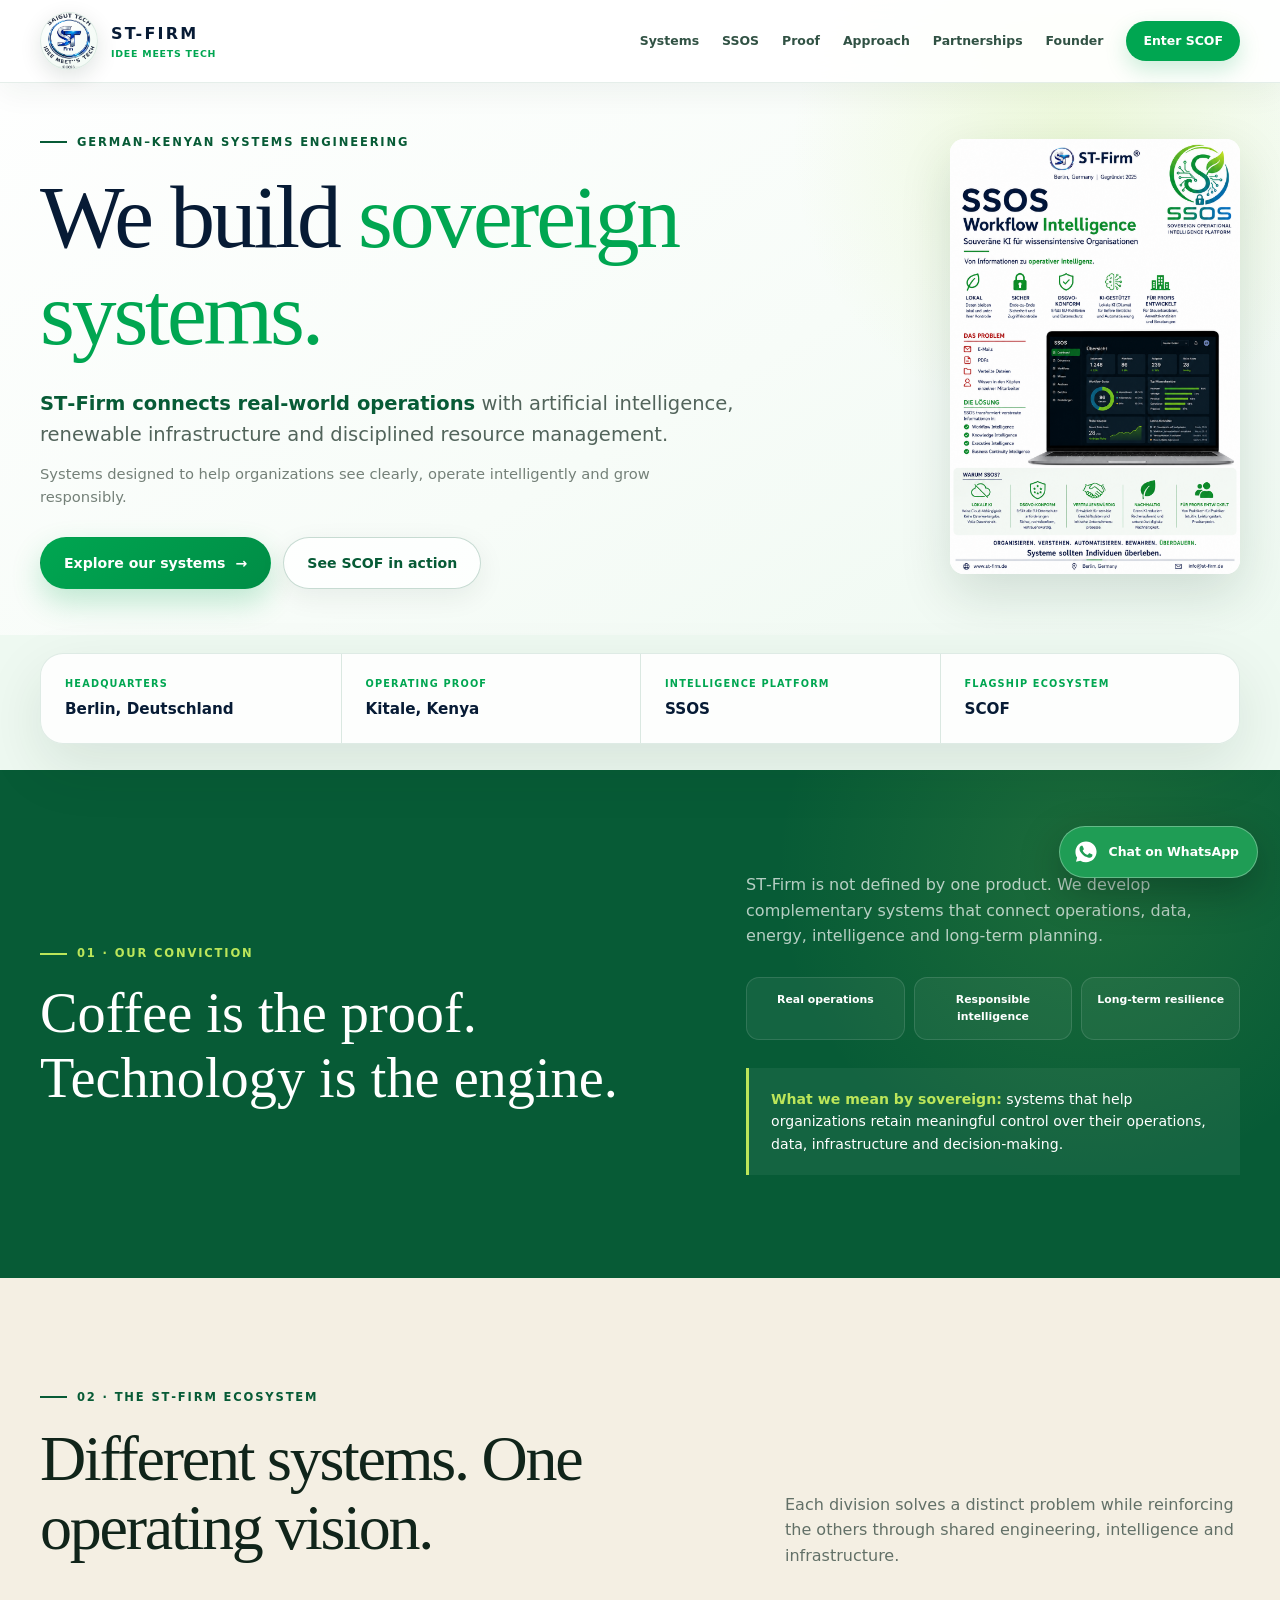
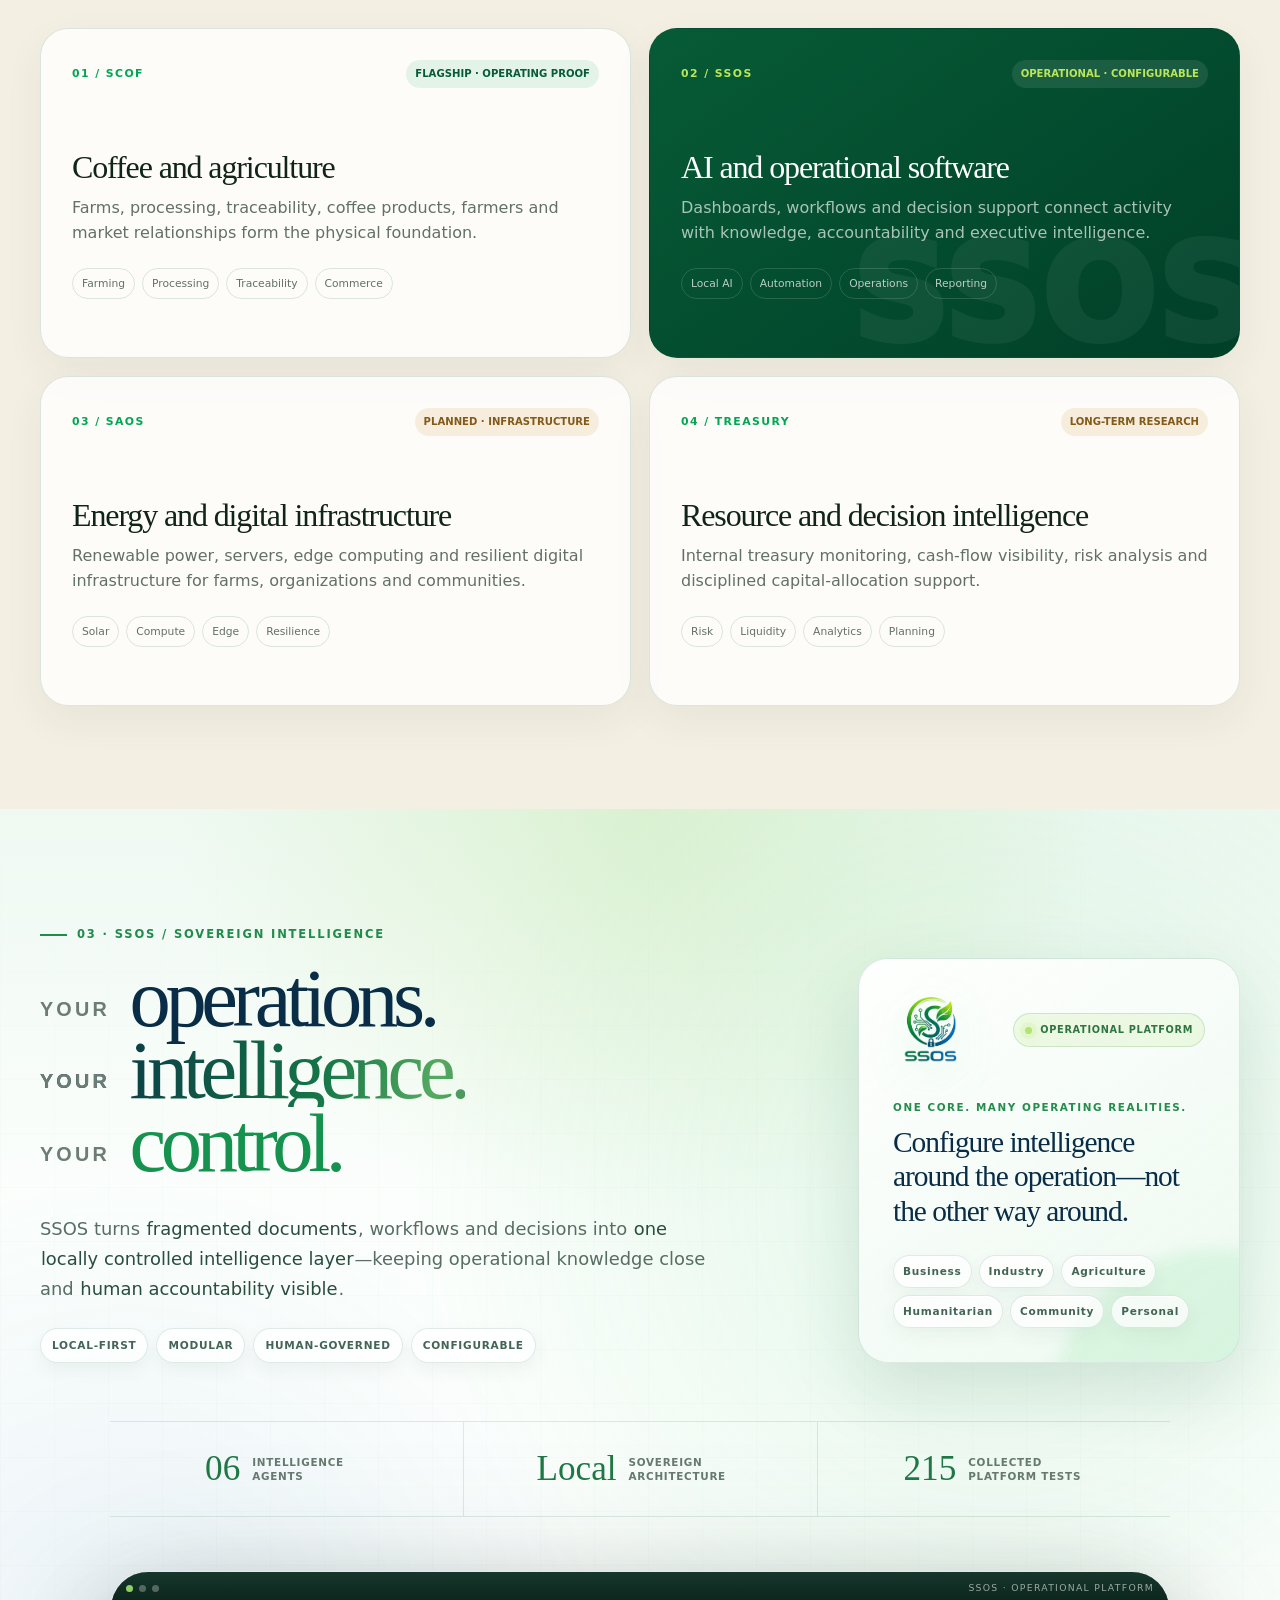
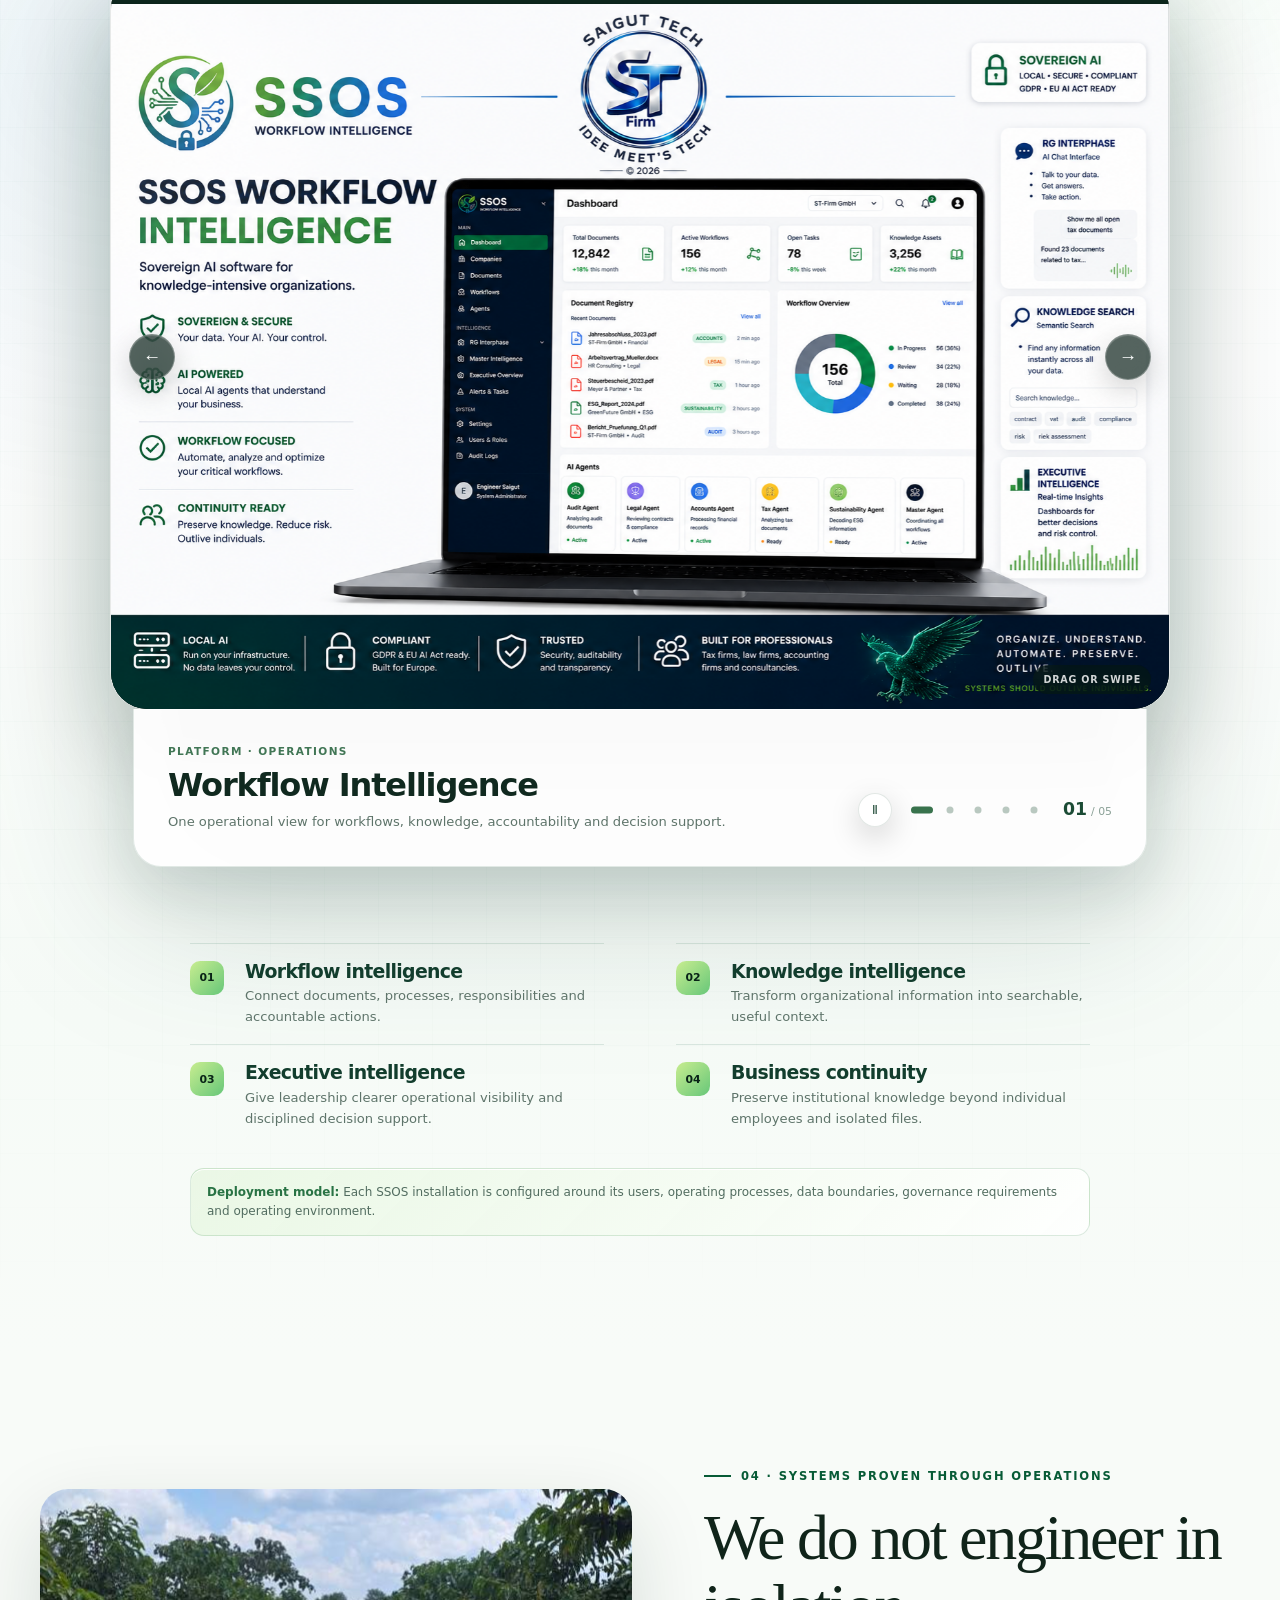
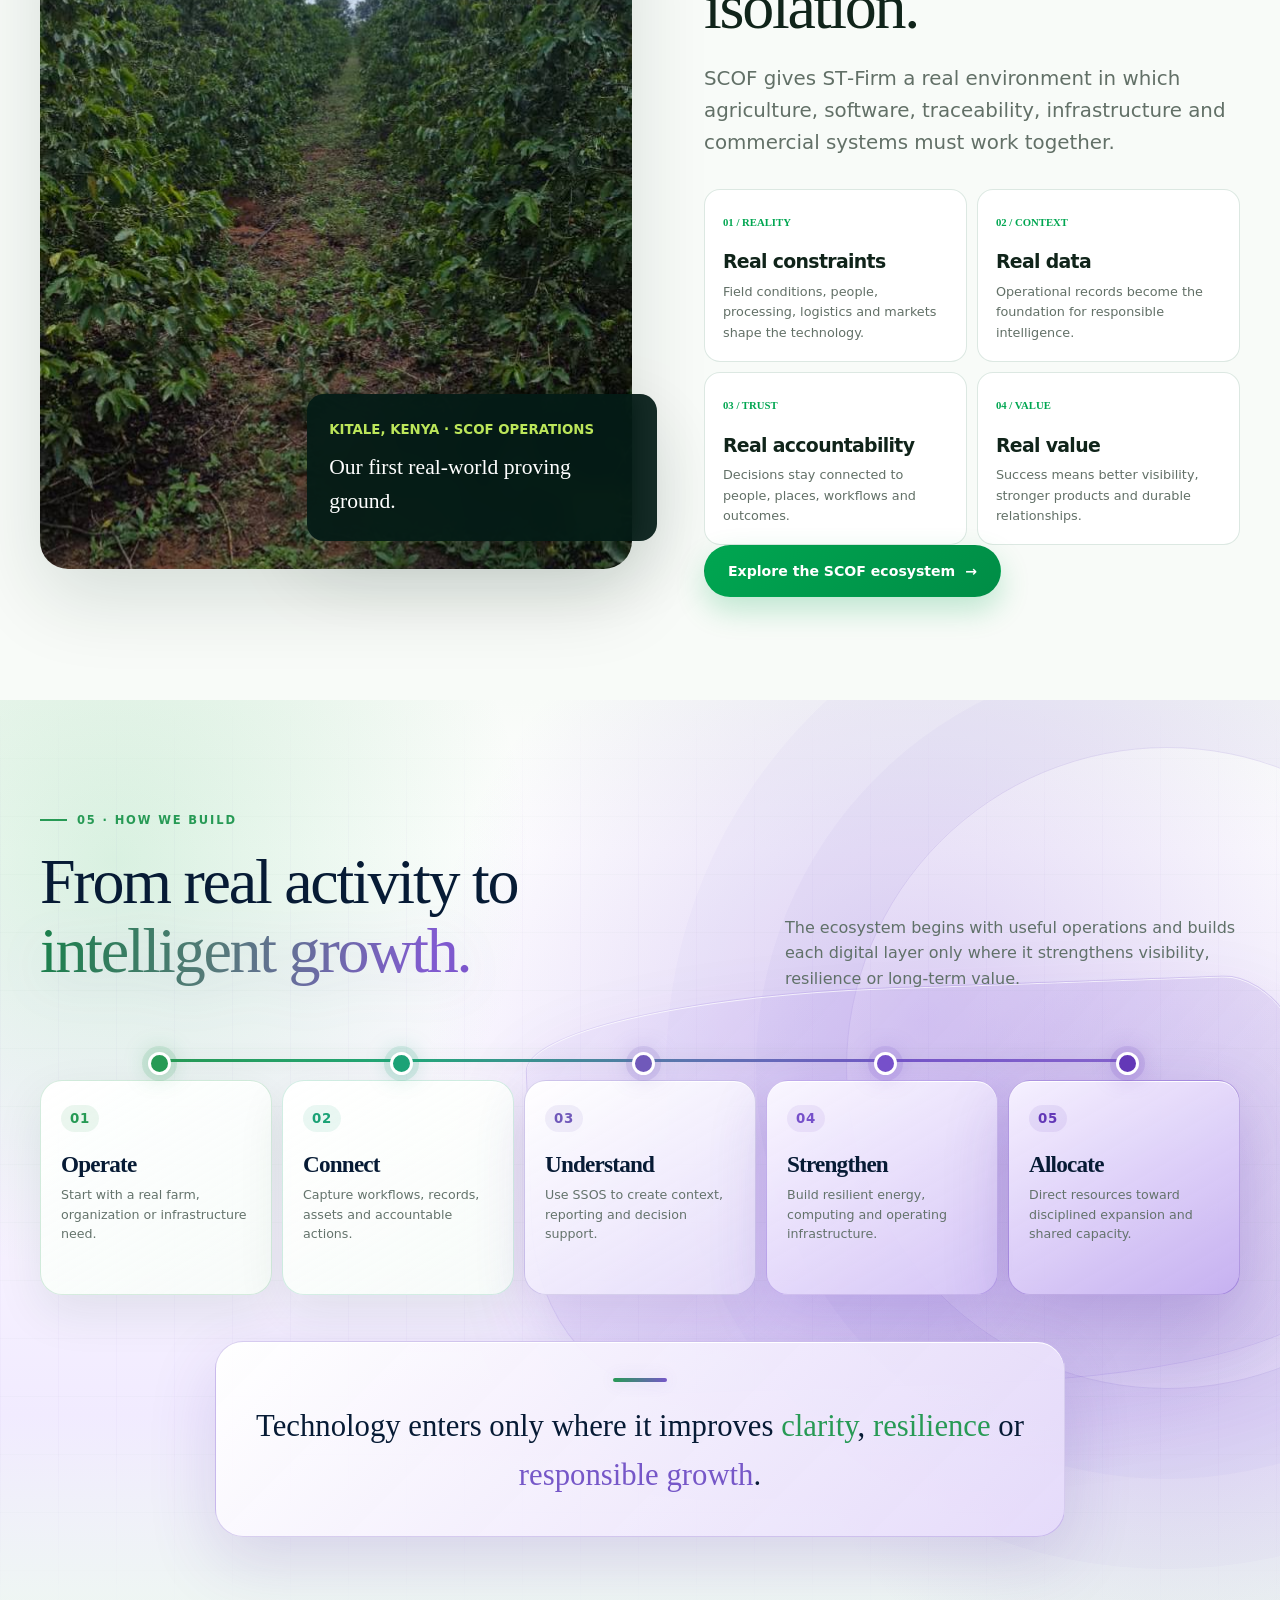
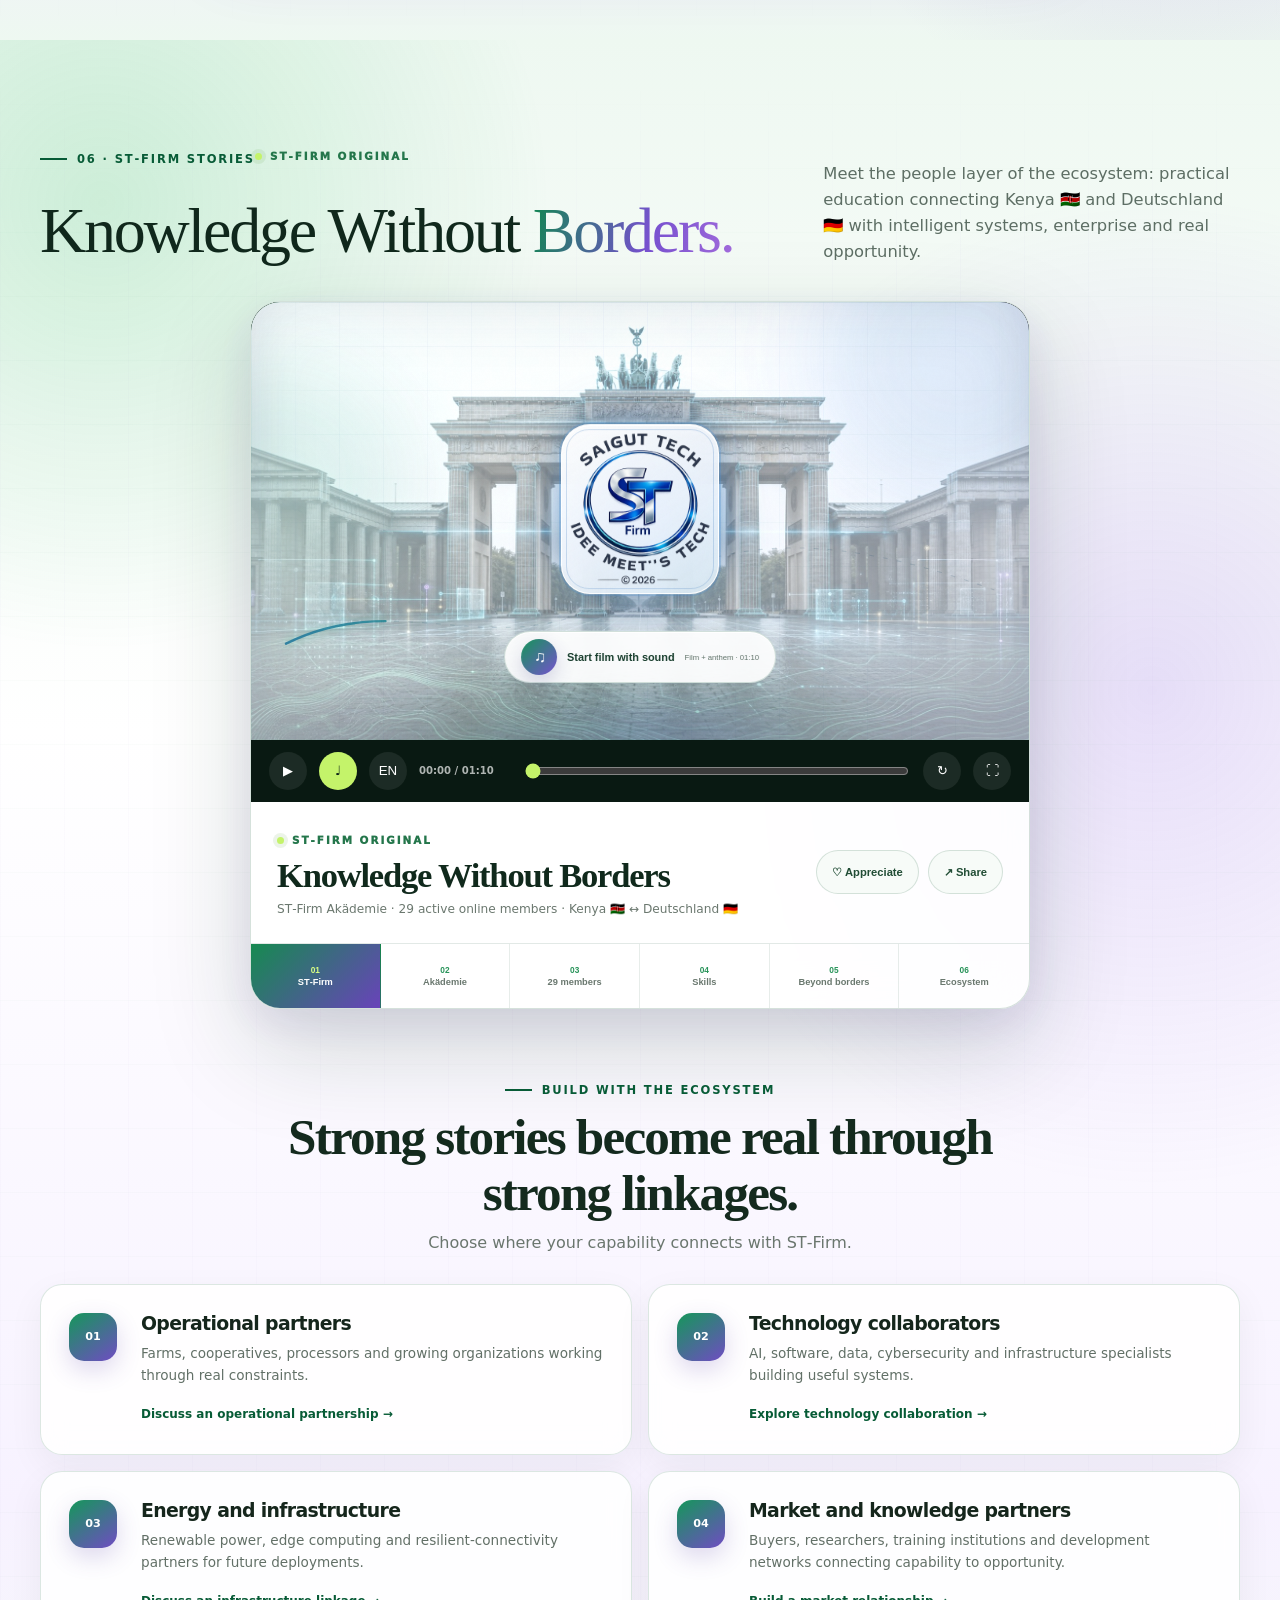
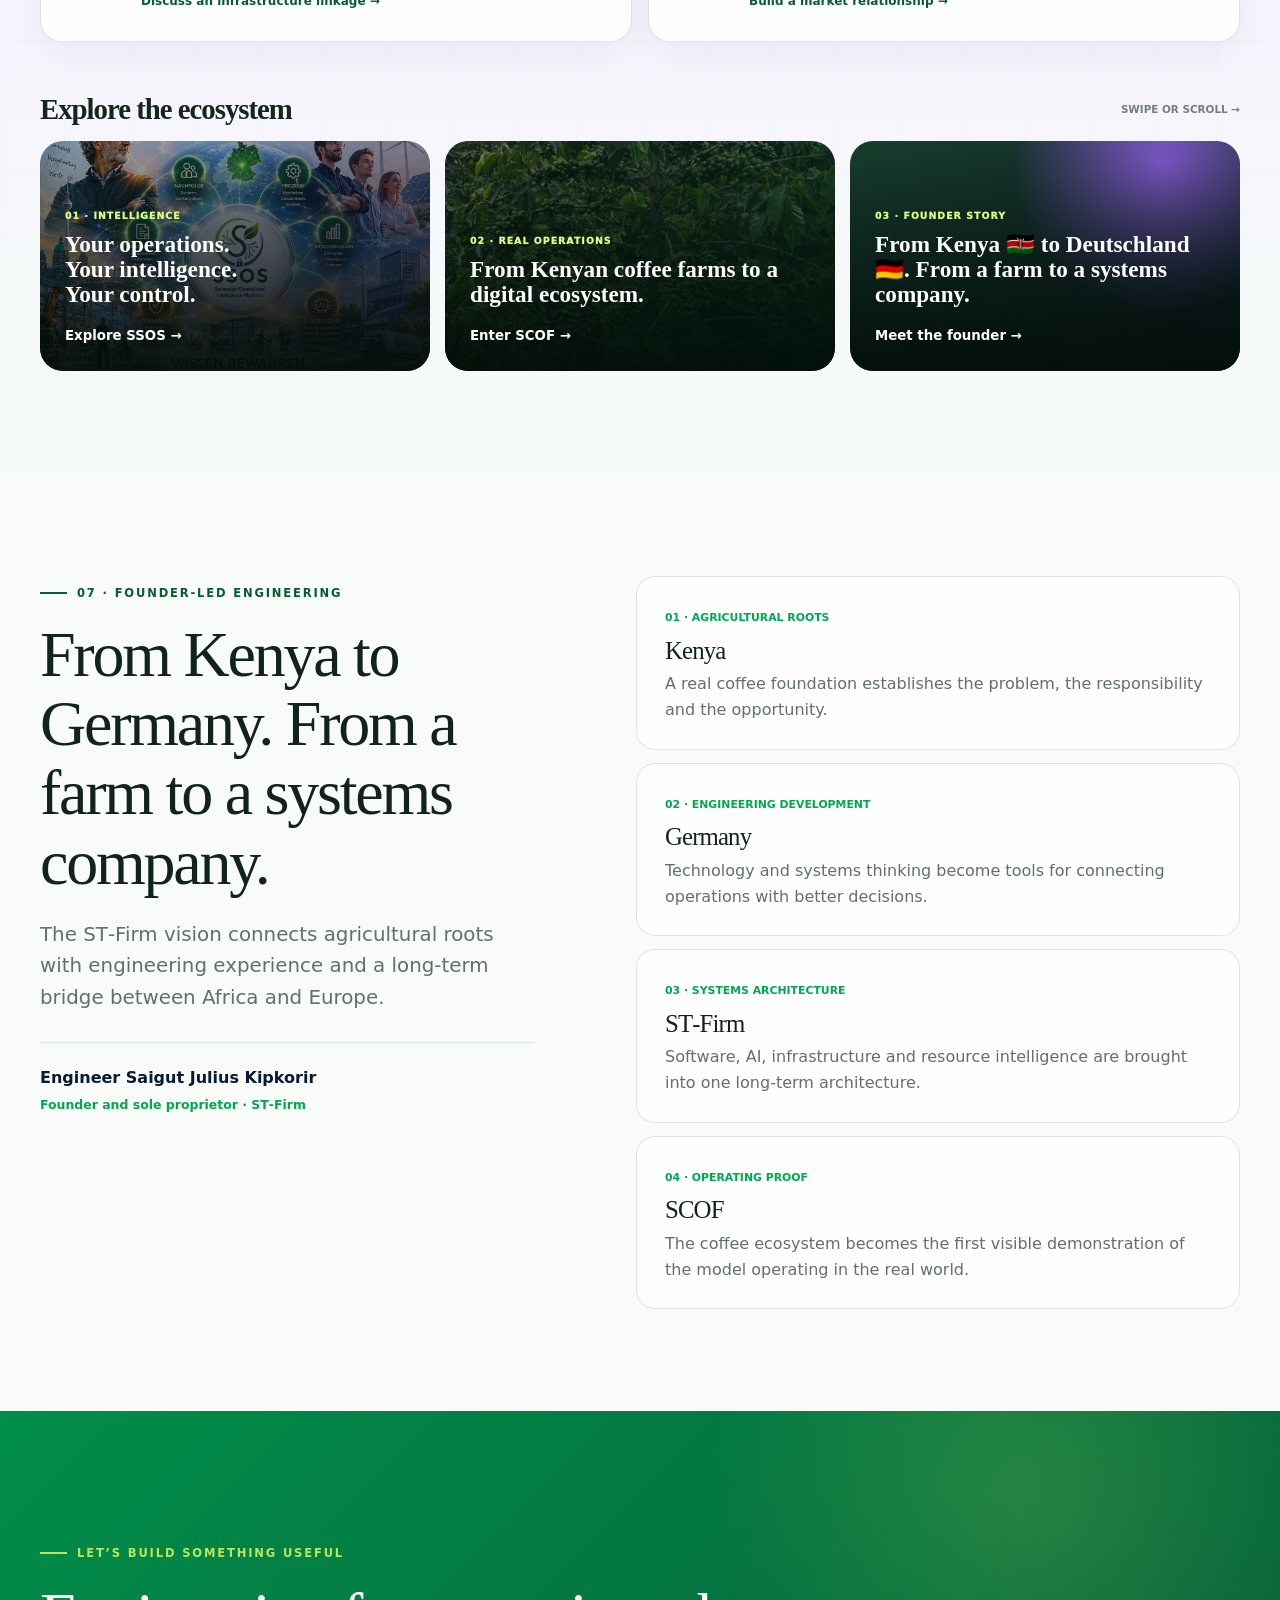
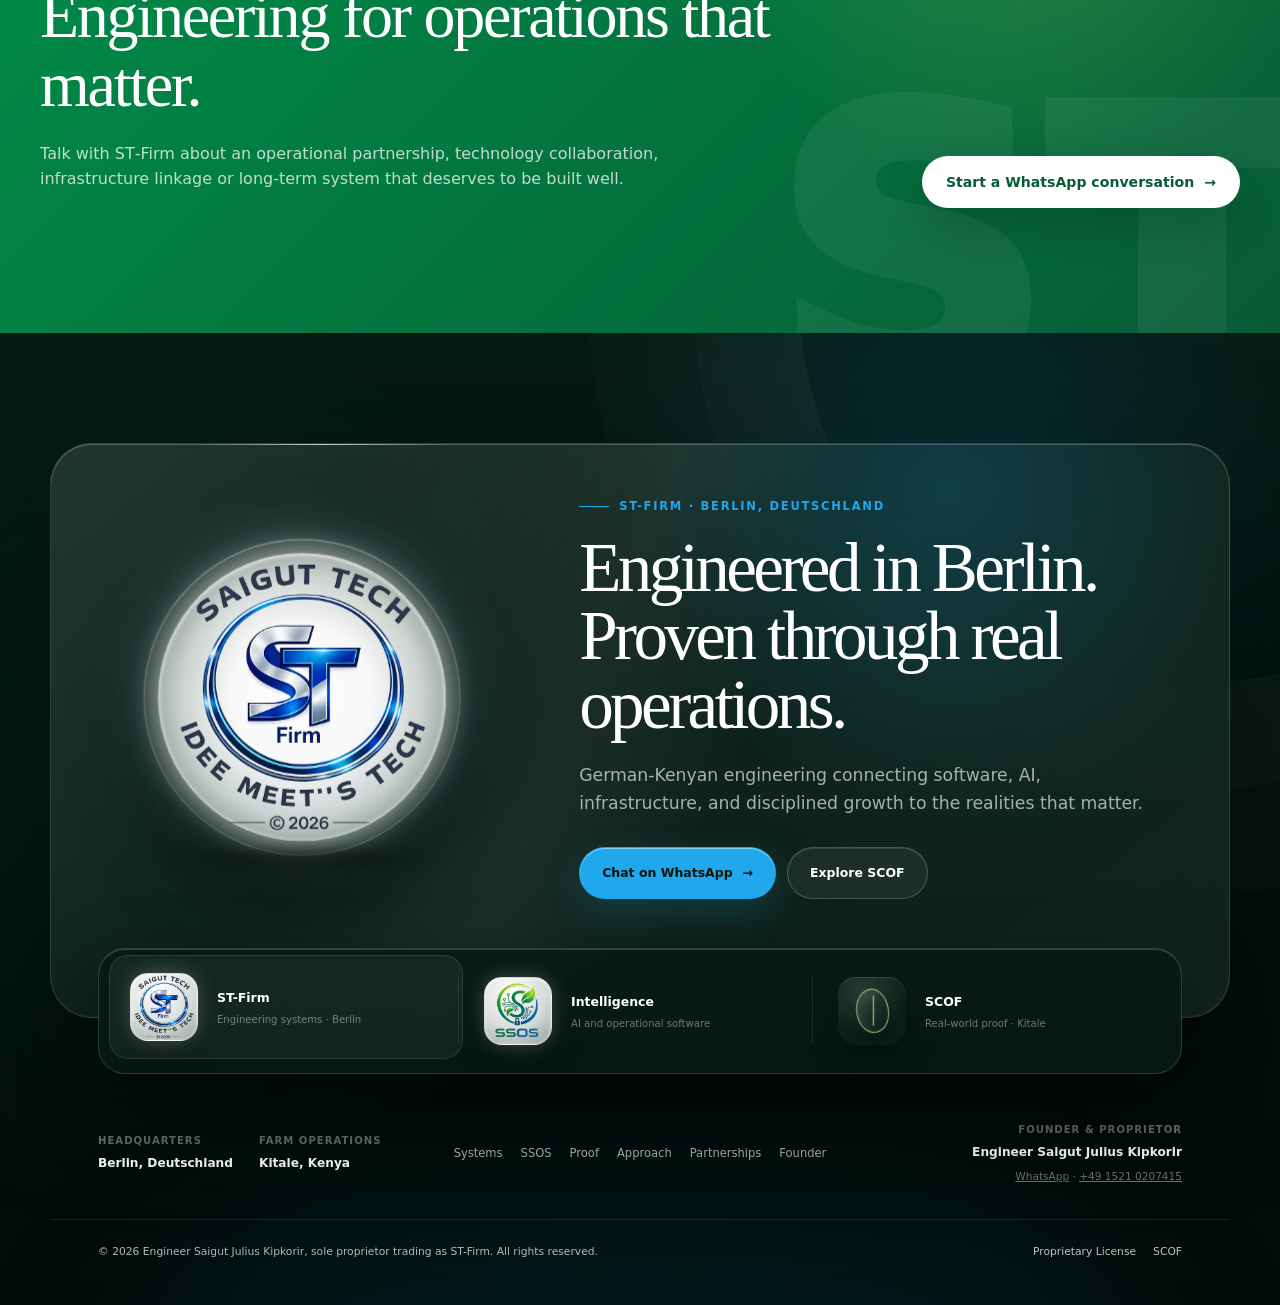
==== commit 0cd3e387: "Upgrade cinematic story with Brandenburg backdrop, Akademie identity, ecosystem stage, sovereign ope" ====
--- a/st-firm.html
+++ b/st-firm.html
@@ -404,10 +404,10 @@
   </style>
   <link rel="stylesheet" href="assets/footer-system.css">
   <link rel="stylesheet" href="assets/ssos-carousel.css">
-  <link rel="stylesheet" href="assets/stories/st-firm-story.css">
+  <link rel="stylesheet" href="assets/stories/st-firm-story.css?v=20260722-film2">
   <script src="assets/footer-system.js" defer></script>
   <script src="assets/ssos-carousel.js" defer></script>
-  <script src="assets/stories/st-firm-story.js?v=20260722-continuous70s" defer></script>
+  <script src="assets/stories/st-firm-story.js?v=20260722-film2" defer></script>
 </head>
 <body>
   <a class="skip-link" href="#main-content">Skip to main content</a>
@@ -583,26 +583,112 @@
             <div class="story-atmosphere" aria-hidden="true"><i></i><i></i><i></i></div>
             <div class="story-grain" aria-hidden="true"></div>
 
-            <section class="story-scene is-active" data-story-scene="0" aria-hidden="false">
-              <div class="studio-ident">
-                <span class="story-beam" aria-hidden="true"></span>
-                <img src="assets/ST-Firm Logo Transparent.png" alt="" width="724" height="780">
-                <p>ST‑FIRM</p><small>PRESENTS</small>
+            <section class="story-scene story-opening-scene story-studio-scene is-active" data-story-scene="0" aria-hidden="false">
+              <div class="opening-backdrop opening-backdrop-st" aria-hidden="true"><i></i><i></i><i></i></div>
+              <div class="st-engineering-layer" aria-hidden="true">
+                <svg class="st-tech-route" viewBox="0 0 1000 520" preserveAspectRatio="none" data-story-at="0.000">
+                  <defs><linearGradient id="st-tech-route-gradient" x1="0" y1="0" x2="1" y2="0"><stop offset="0" stop-color="#0c6f99"/><stop offset=".48" stop-color="#22a66f"/><stop offset=".76" stop-color="#7252bd"/><stop offset="1" stop-color="#d7a83e"/></linearGradient></defs>
+                  <path class="st-tech-route-track" d="M 45 406 C 190 338, 312 430, 458 356 S 724 266, 955 342"/>
+                  <path class="st-tech-route-energy" pathLength="1" d="M 45 406 C 190 338, 312 430, 458 356 S 724 266, 955 342"/>
+                </svg>
+                <div class="st-location-line" data-story-at=".531"><span>BERLIN · DEUTSCHLAND</span><i></i><span>ELDAMA RAVINE · KENYA</span></div>
+                <div class="st-tech-card st-tech-laptop" data-story-at="1.062">
+                  <svg viewBox="0 0 64 52"><rect x="13" y="8" width="38" height="28" rx="4"/><path d="M7 42h50M20 42l3-6h18l3 6"/><path d="M24 21l6 5 10-11"/></svg>
+                  <span>ENGINEERING</span>
+                </div>
+                <div class="st-tech-card st-tech-ai" data-story-at="1.593">
+                  <svg viewBox="0 0 64 64"><rect x="15" y="15" width="34" height="34" rx="8"/><path d="M22 6v9M32 6v9M42 6v9M22 49v9M32 49v9M42 49v9M6 22h9M6 32h9M6 42h9M49 22h9M49 32h9M49 42h9"/><circle cx="32" cy="32" r="8"/></svg>
+                  <span>AI · SYSTEMS</span>
+                </div>
+                <div class="st-tech-card st-tech-kenya" data-story-at="2.124">
+                  <svg viewBox="0 0 72 88"><path d="M22 5 46 8l10 13-4 13 10 14-6 20-14 14-11-6-10 7L11 68 6 45l10-19-2-13Z"/><path d="M19 31h27M20 44h32M25 57h28"/><circle cx="44" cy="44" r="3"/></svg>
+                  <span>KENYA LINK</span>
+                </div>
+              </div>
+              <div class="st-launch">
+                <div class="st-product" data-story-at="0.531">
+                  <span class="st-logo-aura" aria-hidden="true"><img src="assets/ST-Firm Logo Transparent.png" alt="" width="724" height="780"></span>
+                  <div class="st-logo-plate">
+                    <img src="assets/ST-Firm Logo Transparent.png" alt="ST-Firm" width="724" height="780">
+                    <span class="st-logo-shine" aria-hidden="true"></span>
+                  </div>
+                </div>
+                <div class="st-launch-copy">
+                  <small data-story-at="1.593"><span>SOVEREIGN</span><span>SYSTEMS</span></small>
+                  <p data-story-at="2.124" aria-label="ST‑FIRM"><span aria-hidden="true">S</span><span aria-hidden="true">T</span><span aria-hidden="true">‑</span><span aria-hidden="true">F</span><span aria-hidden="true">I</span><span aria-hidden="true">R</span><span aria-hidden="true">M</span></p>
+                  <strong data-story-at="2.655">PRESENTS</strong>
+                </div>
+                <svg class="st-signal-handoff" viewBox="0 0 1000 130" preserveAspectRatio="none" data-story-at="3.186" aria-hidden="true">
+                  <defs><linearGradient id="st-handoff-gradient" x1="0" y1="0" x2="1" y2="0"><stop offset="0" stop-color="#258fd0"/><stop offset=".54" stop-color="#44c875"/><stop offset="1" stop-color="#c5ef70"/></linearGradient></defs>
+                  <path class="st-handoff-track" d="M 90 72 C 270 20, 430 118, 610 62 S 850 34, 1030 68"/>
+                  <path class="st-handoff-energy" pathLength="1" d="M 90 72 C 270 20, 430 118, 610 62 S 850 34, 1030 68"/>
+                </svg>
               </div>
             </section>
 
-            <section class="story-scene" data-story-scene="1" aria-hidden="true">
-              <div class="intelligence-ident">
-                <span class="circuit-field" aria-hidden="true"></span>
-                <img src="assets/SSOS-Logo-Transparent.png" alt="" width="731" height="725">
-                <div><small>POWERED BY</small><strong>SSOS</strong><p>Sovereign intelligence · Human control</p></div>
+            <section class="story-scene story-opening-scene story-ssos-launch-scene" data-story-scene="1" aria-hidden="true">
+              <div class="opening-backdrop opening-backdrop-ssos" aria-hidden="true"><i></i><i></i><i></i></div>
+              <svg class="sovereign-signal" viewBox="0 0 1000 520" preserveAspectRatio="none" data-story-at="4.000" aria-hidden="true">
+                <defs><linearGradient id="sovereign-signal-gradient" x1="0" y1="0" x2="1" y2="0"><stop offset="0" stop-color="#1477b7"/><stop offset=".48" stop-color="#56d36f"/><stop offset=".72" stop-color="#c7f36b"/><stop offset="1" stop-color="#8060d8"/></linearGradient></defs>
+                <path class="sovereign-wave sovereign-wave-glass" d="M -45 310 C 95 150, 225 430, 370 270 S 640 105, 790 278 S 930 350, 1045 205"/>
+                <path class="sovereign-wave sovereign-wave-green" d="M -45 280 C 105 125, 232 395, 382 246 S 645 130, 790 250 S 930 330, 1045 185"/>
+                <path class="sovereign-wave sovereign-wave-blue" d="M -45 345 C 102 205, 235 458, 390 300 S 650 165, 805 315 S 930 380, 1045 245"/>
+                <path class="sovereign-wave sovereign-wave-energy" pathLength="1" d="M -45 310 C 95 150, 225 430, 370 270 S 640 105, 790 278 S 930 350, 1045 205"/>
+              </svg>
+              <div class="ssos-launch">
+                <div class="ssos-launch-copy">
+                  <small class="ssos-powered-label" data-story-at="4.000">POWERED BY</small>
+                  <div class="ssos-cinema-word" aria-label="SSOS">
+                    <span data-story-at="5.062" aria-hidden="true">S</span>
+                    <span data-story-at="5.593" aria-hidden="true">S</span>
+                    <span class="ssos-cinema-o" data-story-at="6.124" aria-hidden="true">O</span>
+                    <span data-story-at="6.655" aria-hidden="true">S</span>
+                  </div>
+                  <div class="ssos-promise-stack">
+                    <strong data-story-at="7.186">SOVEREIGN INTELLIGENCE</strong>
+                    <strong data-story-at="7.717">BUSINESS CONTINUITY</strong>
+                  </div>
+                </div>
+                <div class="ssos-product" data-story-at="4.531">
+                  <span class="ssos-logo-aura" aria-hidden="true"><img src="assets/SSOS-Logo-Transparent.png" alt="" width="731" height="725"></span>
+                  <div class="ssos-logo-plate">
+                    <img src="assets/SSOS-Logo-Transparent.png" alt="SSOS sovereign intelligence platform" width="731" height="725">
+                    <i class="ssos-node ssos-node-one" aria-hidden="true"></i><i class="ssos-node ssos-node-two" aria-hidden="true"></i><i class="ssos-node ssos-node-three" aria-hidden="true"></i>
+                    <span class="ssos-logo-shine" aria-hidden="true"></span>
+                  </div>
+                </div>
               </div>
             </section>
 
-            <section class="story-scene" data-story-scene="2" aria-hidden="true">
+            <section class="story-scene story-akademie-scene" data-story-scene="2" aria-hidden="true">
+              <div class="akademie-backdrop" aria-hidden="true"><i></i><i></i><i></i></div>
+              <svg class="knowledge-ribbon" viewBox="0 0 1000 520" preserveAspectRatio="none" data-story-at="8.000" aria-hidden="true">
+                <defs><linearGradient id="knowledge-ribbon-gradient" x1="0" y1="0" x2="1" y2="0"><stop offset="0" stop-color="#36b86e"/><stop offset=".42" stop-color="#c8ee72"/><stop offset=".7" stop-color="#d6a63b"/><stop offset="1" stop-color="#7953cf"/></linearGradient></defs>
+                <path class="knowledge-ribbon-glass" d="M -70 337 C 88 176, 240 425, 386 273 S 640 117, 784 272 S 930 354, 1070 196"/>
+                <path class="knowledge-ribbon-green" d="M -70 320 C 92 158, 240 404, 392 254 S 645 101, 790 254 S 934 333, 1070 179"/>
+                <path class="knowledge-ribbon-purple" d="M -70 357 C 88 202, 236 449, 380 296 S 634 143, 777 294 S 924 380, 1070 219"/>
+                <path class="knowledge-ribbon-energy" pathLength="1" d="M -70 337 C 88 176, 240 425, 386 273 S 640 117, 784 272 S 930 354, 1070 196"/>
+              </svg>
               <div class="akademie-ident">
-                <img src="assets/stories/akademie-shield.png" alt="" width="520" height="511">
-                <div><small>AN ST‑FIRM AKADEMIE STORY</small><strong>Learn · Build · Share · Empower</strong></div>
+                <div class="akademie-product" data-story-at="8.531">
+                  <span class="akademie-logo-aura" aria-hidden="true"><img src="assets/stories/ecosystem/st-firm-akademie-identity-720.jpg" alt="" width="720" height="720"></span>
+                  <div class="akademie-device">
+                    <img src="assets/stories/ecosystem/st-firm-akademie-identity-720.jpg" alt="ST-Firm Akädemie — Learn, Build, Share, Empower — Berlin and Eldama Ravine City" width="720" height="720">
+                    <span class="akademie-device-shine" aria-hidden="true"></span>
+                  </div>
+                  <div class="akademie-particle-field" data-story-at="11.717" data-akademie-particles aria-hidden="true"></div>
+                </div>
+                <div class="akademie-story-copy">
+                  <small data-story-at="8.531">ST‑FIRM AKÄDEMIE</small>
+                  <strong class="akademie-headline" data-story-at="8.531">Knowledge <em>in motion.</em></strong>
+                  <div class="akademie-values" aria-label="Learn, Build, Share, Empower">
+                    <span data-story-at="9.062">LEARN</span>
+                    <span data-story-at="9.593">BUILD</span>
+                    <span data-story-at="10.124">SHARE</span>
+                    <span data-story-at="10.655">EMPOWER</span>
+                  </div>
+                  <div class="akademie-bridge" data-story-at="11.186"><span>BERLIN</span><i></i><b>↔</b><i></i><span>ELDAMA RAVINE</span></div>
+                </div>
               </div>
             </section>
 
@@ -616,9 +702,9 @@
             </section>
 
             <section class="story-scene story-skills-scene" data-story-scene="4" aria-hidden="true">
-              <p class="story-kicker">ST‑FIRM AKADEMIE · PRACTICAL CAPABILITY</p>
+              <p class="story-kicker">ST‑FIRM AKÄDEMIE · PRACTICAL CAPABILITY</p>
               <h3>Knowledge becomes something you can use.</h3>
-              <div class="skill-cloud" aria-label="Akademie areas of learning">
+              <div class="skill-cloud" aria-label="Akädemie areas of learning">
                 <span>Artificial intelligence</span><span>Python</span><span>Automation</span><span>Cybersecurity</span><span>Entrepreneurship</span><span>Leadership</span><span>Financial literacy</span><span>Sustainability</span>
               </div>
             </section>
@@ -631,25 +717,109 @@
               <p>Moi International Airport becomes the departure point for a young engineer carrying his roots into a larger world.</p>
             </section>
 
-            <section class="story-scene story-ecosystem-scene" data-story-scene="6" aria-hidden="true">
-              <div class="engineering-backdrop" aria-hidden="true"></div>
-              <p class="story-kicker">ONE CONNECTED ECOSYSTEM</p>
-              <h3>Learn here. Build everywhere.</h3>
-              <div class="ecosystem-wheel">
-                <div class="ecosystem-core"><img src="assets/stories/akademie-shield.png" alt="" width="520" height="511"><span>People</span></div>
-                <div class="ecosystem-node node-st"><img src="assets/ST-Firm Logo Transparent.png" alt="" width="724" height="780"><span>Engineering</span></div>
-                <div class="ecosystem-node node-ssos"><img src="assets/SSOS-Logo-Transparent.png" alt="" width="731" height="725"><span>Intelligence</span></div>
-                <div class="ecosystem-node node-scof"><span class="story-bean" aria-hidden="true"></span><b>SCOF</b><span>Agriculture</span></div>
-                <div class="ecosystem-node node-market"><b>↗</b><span>Enterprise</span></div>
+            <section class="story-scene story-ecosystem-scene" data-story-scene="6" data-ecosystem-phase="idle" aria-hidden="true">
+              <div class="engineering-backdrop" aria-hidden="true">
+                <i class="ecosystem-aurora ecosystem-aurora-green"></i>
+                <i class="ecosystem-aurora ecosystem-aurora-purple"></i>
+                <i class="ecosystem-aurora ecosystem-aurora-gold"></i>
+              </div>
+              <div class="ecosystem-copy">
+                <p class="story-kicker">ONE CONNECTED ECOSYSTEM</p>
+                <h3>Learn here. <span>Build everywhere.</span></h3>
+              </div>
+              <div class="ecosystem-stage">
+                <svg class="ecosystem-connections" viewBox="0 0 1000 520" preserveAspectRatio="none" aria-hidden="true">
+                  <defs>
+                    <linearGradient id="ecosystem-st-gradient" x1="0" y1="1" x2="1" y2="0"><stop offset="0" stop-color="#e9bd58"/><stop offset="1" stop-color="#875be1"/></linearGradient>
+                    <linearGradient id="ecosystem-ssos-gradient" x1="0" y1="0" x2="1" y2="0"><stop offset="0" stop-color="#875be1"/><stop offset="1" stop-color="#168fc4"/></linearGradient>
+                    <linearGradient id="ecosystem-scof-gradient" x1="1" y1="0" x2="0" y2="1"><stop offset="0" stop-color="#168fc4"/><stop offset="1" stop-color="#20a664"/></linearGradient>
+                    <linearGradient id="ecosystem-value-gradient" x1="1" y1="0" x2="0" y2="0"><stop offset="0" stop-color="#20a664"/><stop offset="1" stop-color="#e9bd58"/></linearGradient>
+                    <linearGradient id="ecosystem-return-gradient" x1="0" y1="1" x2="1" y2="0"><stop offset="0" stop-color="#e9bd58"/><stop offset="1" stop-color="#fff7dc"/></linearGradient>
+                  </defs>
+                  <g class="ecosystem-route ecosystem-route-st">
+                    <path class="ecosystem-track" d="M 470 235 C 390 190, 305 126, 170 110"/>
+                    <path class="ecosystem-energy" pathLength="1" d="M 470 235 C 390 190, 305 126, 170 110"/>
+                  </g>
+                  <g class="ecosystem-route ecosystem-route-ssos">
+                    <path class="ecosystem-track" d="M 182 100 C 390 24, 610 24, 818 100"/>
+                    <path class="ecosystem-energy" pathLength="1" d="M 182 100 C 390 24, 610 24, 818 100"/>
+                  </g>
+                  <g class="ecosystem-route ecosystem-route-scof">
+                    <path class="ecosystem-track" d="M 835 118 C 922 205, 918 326, 820 408"/>
+                    <path class="ecosystem-energy" pathLength="1" d="M 835 118 C 922 205, 918 326, 820 408"/>
+                  </g>
+                  <g class="ecosystem-route ecosystem-route-value">
+                    <path class="ecosystem-track" d="M 806 425 C 620 502, 380 502, 194 425"/>
+                    <path class="ecosystem-energy" pathLength="1" d="M 806 425 C 620 502, 380 502, 194 425"/>
+                  </g>
+                  <g class="ecosystem-route ecosystem-route-return">
+                    <path class="ecosystem-track" d="M 178 410 C 290 360, 390 320, 468 278"/>
+                    <path class="ecosystem-energy" pathLength="1" d="M 178 410 C 290 360, 390 320, 468 278"/>
+                  </g>
+                </svg>
+
+                <div class="ecosystem-particles" aria-hidden="true">
+                  <i style="--particle-x:18%;--particle-y:18%;--particle-delay:-.8s"></i>
+                  <i style="--particle-x:78%;--particle-y:14%;--particle-delay:-1.9s"></i>
+                  <i style="--particle-x:88%;--particle-y:63%;--particle-delay:-2.7s"></i>
+                  <i style="--particle-x:25%;--particle-y:82%;--particle-delay:-3.5s"></i>
+                  <i style="--particle-x:52%;--particle-y:72%;--particle-delay:-4.2s"></i>
+                </div>
+
+                <figure class="ecosystem-core">
+                  <div class="ecosystem-device">
+                    <div class="ecosystem-device-bar" aria-hidden="true"><i></i><span>CAPABILITY CORE</span><i></i></div>
+                    <img src="assets/stories/ecosystem/st-firm-akademie-identity-720.jpg" alt="ST-Firm Akädemie — Learn, Build, Share, Empower — Berlin and Eldama Ravine City" width="720" height="720">
+                    <span class="ecosystem-device-shine" aria-hidden="true"></span>
+                  </div>
+                </figure>
+
+                <figure class="ecosystem-brand ecosystem-brand-st">
+                  <div class="ecosystem-pedestal ecosystem-pedestal-light"><img src="assets/ST-Firm Logo Transparent.png" alt="ST-Firm" width="724" height="780"></div>
+                  <figcaption><strong>ST‑Firm</strong><span>Sovereign engineering</span></figcaption>
+                </figure>
+
+                <figure class="ecosystem-brand ecosystem-brand-ssos">
+                  <div class="ecosystem-pedestal ecosystem-pedestal-mint"><img src="assets/SSOS-Logo-Transparent.png" alt="SSOS" width="731" height="725"></div>
+                  <figcaption><strong>SSOS</strong><span>Operational intelligence</span></figcaption>
+                </figure>
+
+                <figure class="ecosystem-brand ecosystem-brand-scof">
+                  <div class="ecosystem-pedestal ecosystem-pedestal-dark"><img src="assets/stories/ecosystem/scof-identity-640.jpg" alt="SCOF" width="640" height="640"></div>
+                  <figcaption><strong>SCOF</strong><span>Living operations</span></figcaption>
+                </figure>
+
+                <figure class="ecosystem-brand ecosystem-brand-powered">
+                  <div class="ecosystem-pedestal ecosystem-pedestal-gold"><img src="assets/stories/ecosystem/scof-powered-by-720.jpg" alt="SCOF powered by SSOS and ST-Firm" width="720" height="720"></div>
+                  <figcaption><strong>Value ecosystem</strong><span>Growth returns to people</span></figcaption>
+                </figure>
+
+                <div class="ecosystem-status" aria-live="polite">
+                  <span data-ecosystem-status="intro"><b>01</b> People awaken possibility</span>
+                  <span data-ecosystem-status="network"><b>02</b> Knowledge becomes capability</span>
+                  <span data-ecosystem-status="powered"><b>03</b> Intelligence strengthens real operations</span>
+                  <span data-ecosystem-status="bridge"><b>04</b> Value builds the next generation</span>
+                </div>
+
+                <div class="ecosystem-reach">
+                  <span>KENYA 🇰🇪</span><i aria-hidden="true"></i><strong>Knowledge → capability → opportunity</strong><i aria-hidden="true"></i><span>DEUTSCHLAND 🇩🇪</span>
+                </div>
               </div>
             </section>
 
             <section class="story-scene story-finale-scene" data-story-scene="7" aria-hidden="true">
-              <div class="finale-logos"><img src="assets/ST-Firm Logo Transparent.png" alt="ST‑Firm" width="724" height="780"><span>×</span><img src="assets/SSOS-Logo-Transparent.png" alt="SSOS" width="731" height="725"><span>×</span><img src="assets/stories/akademie-shield.png" alt="ST‑Firm Akademie" width="520" height="511"><img class="watcher-seal" src="assets/stories/st-firm-watcher-gold-seal.jpg" alt="ST‑Firm Watcher Gold Seal" width="1536" height="1024"></div>
+              <div class="finale-logos" aria-label="ST-Firm connected ecosystem">
+                <div class="finale-brand finale-brand-light"><img src="assets/ST-Firm Logo Transparent.png" alt="ST‑Firm" width="724" height="780"><span>Engineering</span></div>
+                <div class="finale-brand finale-brand-mint"><img src="assets/SSOS-Logo-Transparent.png" alt="SSOS" width="731" height="725"><span>Intelligence</span></div>
+                <div class="finale-brand finale-brand-akademie"><img src="assets/stories/akademie-shield.png" alt="ST‑Firm Akädemie" width="520" height="511"><span>Akädemie</span></div>
+                <div class="finale-brand finale-brand-scof"><img src="assets/stories/ecosystem/scof-identity-640.jpg" alt="SCOF" width="640" height="640"><span>Agriculture</span></div>
+                <div class="finale-brand finale-brand-powered"><img src="assets/stories/ecosystem/scof-powered-by-720.jpg" alt="SCOF powered by SSOS and ST‑Firm" width="720" height="720"><span>Powered by</span></div>
+                <div class="finale-brand finale-brand-watcher"><img src="assets/stories/st-firm-watcher-gold-seal.jpg" alt="ST‑Firm Watcher Gold Seal" width="1536" height="1024"><span>Accountability</span></div>
+              </div>
               <p class="story-kicker">TAKING RAVINE TO THE WORLD 🌍 · BRINGING THE WORLD TO ELDAMA RAVINE 🇰🇪</p>
               <h3>Engineer Saigut Julius Kipkorir</h3>
               <p>AKA KingKunta · Kenya 🇰🇪 ↔ Deutschland 🇩🇪</p>
-              <a href="https://wa.me/4915210207415?text=Hello%20ST-Firm%20team%2C%20I%20would%20like%20to%20build%20beyond%20borders%20with%20ST-Firm%20Akademie." target="_blank" rel="noopener noreferrer">Build beyond borders <span aria-hidden="true">→</span></a>
+              <a href="https://wa.me/4915210207415?text=Hello%20ST-Firm%20team%2C%20I%20would%20like%20to%20build%20beyond%20borders%20with%20ST-Firm%20Ak%C3%A4demie." target="_blank" rel="noopener noreferrer">Build beyond borders <span aria-hidden="true">→</span></a>
             </section>
 
             <button class="story-watch" type="button" data-story-watch aria-label="Start Knowledge Without Borders with sound"><span aria-hidden="true">♫</span><strong>Start film with sound</strong><small>Film + anthem · 01:10</small></button>
@@ -668,7 +838,7 @@
           </div>
 
           <div class="story-meta">
-            <div><span class="story-original">ST‑FIRM ORIGINAL</span><h3>Knowledge Without Borders</h3><p>ST‑Firm Akademie · 29 active online members · Kenya 🇰🇪 ↔ Deutschland 🇩🇪</p></div>
+            <div><span class="story-original">ST‑FIRM ORIGINAL</span><h3>Knowledge Without Borders</h3><p>ST‑Firm Akädemie · 29 active online members · Kenya 🇰🇪 ↔ Deutschland 🇩🇪</p></div>
             <div class="story-actions">
               <button type="button" data-story-appreciate aria-pressed="false"><span aria-hidden="true">♡</span> Appreciate</button>
               <button type="button" data-story-share><span aria-hidden="true">↗</span> Share</button>
@@ -677,7 +847,7 @@
 
           <nav class="story-chapters" aria-label="Story chapters">
             <button type="button" data-story-seek="0" class="is-active"><span>01</span>ST‑Firm</button>
-            <button type="button" data-story-seek="8"><span>02</span>Akademie</button>
+            <button type="button" data-story-seek="8"><span>02</span>Akädemie</button>
             <button type="button" data-story-seek="12"><span>03</span>29 members</button>
             <button type="button" data-story-seek="22"><span>04</span>Skills</button>
             <button type="button" data-story-seek="33"><span>05</span>Beyond borders</button>
--- a/assets/stories/st-firm-story.css
+++ b/assets/stories/st-firm-story.css
@@ -54,7 +54,109 @@
 .intelligence-ident small,.akademie-ident small{display:block;margin-bottom:8px;color:#b9eeff;font-size:.62rem;font-weight:900;letter-spacing:.24em}
 .intelligence-ident strong{display:block;color:#fff;font-size:clamp(2.4rem,7vw,6rem);letter-spacing:.08em;line-height:.85}.intelligence-ident p{margin:13px 0 0;font-size:.8rem}
 .circuit-field{position:absolute;inset:12%;opacity:.28;background-image:linear-gradient(90deg,transparent 49.7%,#4df0bb 50%,transparent 50.3%),linear-gradient(transparent 49.7%,#4df0bb 50%,transparent 50.3%);background-size:84px 84px;mask-image:radial-gradient(circle,#000,transparent 68%)}
-.akademie-ident img{width:clamp(130px,27vw,300px);filter:drop-shadow(0 0 32px rgba(185,235,88,.28))}.akademie-ident strong{display:block;max-width:430px;color:#fff;font-family:Georgia,serif;font-size:clamp(1.6rem,4vw,3.8rem);line-height:1.02}
+
+/* Chapter 01 — soundtrack-synchronized sovereign launch */
+.story-opening-scene{padding:0;isolation:isolate;color:#132b35}
+.story-opening-scene>*:not(.opening-backdrop){position:relative;z-index:3}
+.opening-backdrop{position:absolute;z-index:-1;inset:0;overflow:hidden}
+.opening-backdrop::before{content:"";position:absolute;inset:0;background-image:linear-gradient(rgba(28,91,69,.045) 1px,transparent 1px),linear-gradient(90deg,rgba(91,65,153,.04) 1px,transparent 1px);background-size:48px 48px;mask-image:linear-gradient(90deg,transparent,#000 13%,#000 87%,transparent)}
+.opening-backdrop::after{content:"";position:absolute;left:50%;bottom:-13%;width:54%;height:28%;transform:translateX(-50%);border-radius:50%;filter:blur(18px)}
+.opening-backdrop i{position:absolute;border-radius:50%;filter:blur(45px);opacity:.58}
+.opening-backdrop-st{background:linear-gradient(104deg,rgba(243,251,249,.72),rgba(247,252,255,.43) 48%,rgba(239,244,255,.68)),url('brandenburg-ravine-tech-1600.jpg') center 54%/cover no-repeat;filter:saturate(.93) brightness(1.035)}
+.opening-backdrop-st::before{opacity:.55;background-image:linear-gradient(rgba(19,94,105,.055) 1px,transparent 1px),linear-gradient(90deg,rgba(43,89,142,.05) 1px,transparent 1px);background-size:44px 44px;mask-image:linear-gradient(90deg,transparent,#000 9%,#000 91%,transparent)}
+.opening-backdrop-st::after{bottom:-16%;width:68%;height:34%;background:radial-gradient(ellipse,rgba(26,128,174,.2),rgba(54,175,104,.1) 46%,transparent 72%)}
+.opening-backdrop-st i:nth-child(1){left:-12%;top:12%;width:32%;aspect-ratio:1;background:rgba(26,152,127,.2)}
+.opening-backdrop-st i:nth-child(2){right:-9%;top:-20%;width:36%;aspect-ratio:1;background:rgba(60,125,199,.2)}
+.opening-backdrop-st i:nth-child(3){left:43%;bottom:-40%;width:28%;aspect-ratio:1;background:rgba(125,81,202,.14)}
+.opening-backdrop-ssos{background:radial-gradient(circle at 68% 45%,rgba(255,255,255,.94),transparent 26%),linear-gradient(110deg,rgba(240,251,244,.98),rgba(252,255,250,.97) 49%,rgba(239,233,255,.96)),url('journey-engineering.jpg') center/cover}
+.opening-backdrop-ssos::after{background:radial-gradient(ellipse,rgba(75,207,111,.29),rgba(114,77,194,.12) 48%,transparent 72%)}
+.opening-backdrop-ssos i:nth-child(1){left:-8%;top:22%;width:40%;aspect-ratio:1;background:rgba(45,202,105,.3)}
+.opening-backdrop-ssos i:nth-child(2){right:-9%;top:-20%;width:44%;aspect-ratio:1;background:rgba(124,83,212,.27)}
+.opening-backdrop-ssos i:nth-child(3){right:24%;bottom:-36%;width:34%;aspect-ratio:1;background:rgba(35,145,203,.2)}
+.st-engineering-layer{position:absolute!important;z-index:1!important;inset:0;overflow:hidden;pointer-events:none}
+.st-tech-route{position:absolute;inset:0;width:100%;height:100%;opacity:0;transform:translateY(7px);transition:opacity .4s ease,transform .65s ease}
+.st-tech-route.is-cued{opacity:.78;transform:none}
+.st-tech-route-track,.st-tech-route-energy{fill:none;stroke-linecap:round;vector-effect:non-scaling-stroke}
+.st-tech-route-track{stroke:rgba(13,63,91,.18);stroke-width:1.1;stroke-dasharray:4 10}
+.st-tech-route-energy{stroke:url(#st-tech-route-gradient);stroke-width:2.4;stroke-dasharray:.11 .89;stroke-dashoffset:var(--story-signal-offset,1);filter:drop-shadow(0 0 5px rgba(29,165,120,.56))}
+.st-location-line{position:absolute;top:5.5%;left:13%;right:13%;display:flex;align-items:center;justify-content:center;gap:10px;color:#163b50;font-size:.39rem;font-weight:950;letter-spacing:.15em;opacity:0;transform:translateY(-8px);transition:opacity .35s ease,transform .55s ease;text-shadow:0 1px rgba(255,255,255,.92)}
+.st-location-line.is-cued{opacity:.72;transform:none}.st-location-line i{width:clamp(36px,8vw,88px);height:1px;background:linear-gradient(90deg,#159966,#3c91c1 54%,#7654c5)}
+.st-tech-card{position:absolute;display:grid;width:clamp(58px,7.6vw,78px);aspect-ratio:1;place-items:center;padding:9px 7px 6px;border:1px solid rgba(255,255,255,.92);border-radius:20px;color:#0d4d5c;background:linear-gradient(145deg,rgba(255,255,255,.86),rgba(220,244,239,.67));box-shadow:0 12px 32px rgba(21,58,78,.13),inset 0 1px #fff;opacity:0;filter:blur(5px);transform:translateY(14px) scale(.82);transition:opacity .4s ease,transform .62s cubic-bezier(.18,.82,.2,1),filter .4s ease;backdrop-filter:blur(14px)}
+.st-tech-card.is-cued{opacity:.86;filter:none;transform:none}.st-tech-card svg{width:72%;height:72%;overflow:visible;fill:none;stroke:currentColor;stroke-width:2.2;stroke-linecap:round;stroke-linejoin:round}.st-tech-card span{font-size:.31rem;font-weight:950;letter-spacing:.13em}
+.st-tech-laptop{left:3.5%;bottom:10%}.st-tech-ai{right:3.5%;bottom:11%;color:#6447ad;background:linear-gradient(145deg,rgba(255,255,255,.88),rgba(235,227,255,.68))}.st-tech-kenya{right:4.5%;top:13%;color:#117d59}.st-tech-kenya svg{width:61%;height:61%}
+.st-launch{position:absolute!important;z-index:4!important;inset:0;display:grid;grid-template-columns:minmax(118px,.72fr) minmax(220px,1fr);width:min(66%,610px);align-items:center;gap:clamp(26px,5vw,58px);margin:auto;text-align:left}
+.st-product{position:relative;width:clamp(118px,17vw,158px);aspect-ratio:724/780;justify-self:end;opacity:0;transform:translate3d(-20px,18px,-60px) rotateY(-14deg) scale(.72);filter:blur(7px);transition:opacity .48s ease,transform .72s cubic-bezier(.16,.84,.22,1),filter .5s ease}
+.st-product.is-cued{opacity:1;transform:translate3d(0,0,34px) rotateY(0) scale(1);filter:none}
+.st-logo-aura,.ssos-logo-aura{position:absolute;z-index:-1;inset:-6%;display:grid;place-items:center;opacity:var(--story-glow-opacity,.24);transform:scale(var(--story-glow-scale,1.02));transition:opacity .08s linear,transform .08s linear;pointer-events:none}
+.st-logo-aura img{width:100%;height:100%;object-fit:contain;filter:blur(12px) saturate(1.45) drop-shadow(0 0 22px rgba(34,130,225,.65))}
+.st-logo-plate{position:relative;height:100%;padding:7px;overflow:hidden;border:1px solid rgba(255,255,255,.98);border-radius:29px;background:linear-gradient(145deg,rgba(255,255,255,.98),rgba(241,247,255,.91) 56%,rgba(220,236,246,.88));box-shadow:0 0 0 2px rgba(78,143,205,.3),0 20px 48px rgba(42,65,91,.19),0 0 30px rgba(39,150,221,.14),inset 0 1px 0 #fff;backdrop-filter:blur(18px)}
+.st-logo-plate::before{content:"";position:absolute;inset:4px;border:1px solid rgba(33,103,178,.2);border-radius:23px;pointer-events:none}
+.st-logo-plate>img{display:block;width:100%;height:100%;border-radius:20px;object-fit:contain}
+.st-logo-shine,.ssos-logo-shine{position:absolute;z-index:3;top:-22%;bottom:-22%;left:-42%;width:17%;transform:skewX(-18deg);opacity:0;background:linear-gradient(90deg,transparent,rgba(255,255,255,.88),transparent);pointer-events:none}
+.st-product.is-cued .st-logo-shine{animation:opening-product-shine 1.35s .35s ease-out both}
+.st-launch-copy{display:grid;justify-items:start;align-content:center}
+.st-launch-copy small,.st-launch-copy p,.st-launch-copy strong{opacity:0;transform:translateY(13px);filter:blur(5px);transition:opacity .38s ease,transform .58s cubic-bezier(.2,.82,.2,1),filter .38s ease}
+.st-launch-copy .is-cued{opacity:1;transform:none;filter:none}
+.st-launch-copy small{display:flex;gap:4px;margin-bottom:7px;color:#fff;font-size:.5rem;font-weight:950;letter-spacing:.16em}.st-launch-copy small span{display:inline-flex;padding:4px 7px;border-radius:999px;background:linear-gradient(100deg,rgba(5,126,112,.94),rgba(8,48,61,.95));box-shadow:0 5px 14px rgba(10,54,66,.16),inset 0 1px rgba(255,255,255,.22)}.st-launch-copy small span:last-child{background:linear-gradient(100deg,rgba(9,56,75,.96),rgba(82,58,143,.94))}
+.st-launch-copy p{display:flex;margin:0;color:#0b3153;font-family:Arial,sans-serif;font-size:clamp(2.1rem,5.7vw,4.75rem);font-weight:950;letter-spacing:.035em;line-height:.86;text-shadow:0 10px 35px rgba(29,83,123,.12)}
+.st-launch-copy p span{display:inline-block;opacity:0;transform:translateY(18px) rotateX(-38deg) scale(.78)}.st-launch-copy p.is-cued span{animation:st-letter-arrive .5s var(--letter-delay,0s) cubic-bezier(.16,.88,.25,1.18) both,st-letter-breathe 2.35s calc(var(--letter-delay,0s) + .62s) ease-in-out infinite}.st-launch-copy p span:nth-child(1){--letter-delay:0s}.st-launch-copy p span:nth-child(2){--letter-delay:.055s}.st-launch-copy p span:nth-child(3){--letter-delay:.11s}.st-launch-copy p span:nth-child(4){--letter-delay:.165s}.st-launch-copy p span:nth-child(5){--letter-delay:.22s}.st-launch-copy p span:nth-child(6){--letter-delay:.275s}.st-launch-copy p span:nth-child(7){--letter-delay:.33s}
+.st-launch-copy strong{margin-top:9px;color:#7250bd;font-size:.72rem;letter-spacing:.42em}
+.st-launch-copy strong.is-cued{animation:st-word-breathe 2.5s .55s ease-in-out infinite}
+.st-signal-handoff{position:absolute;z-index:-1;left:-16%;right:-16%;bottom:4%;width:132%;height:29%;overflow:visible;opacity:0;transform:translateY(8px);transition:opacity .35s ease,transform .45s ease}
+.st-signal-handoff.is-cued{opacity:1;transform:none}
+.st-handoff-track,.st-handoff-energy{fill:none;stroke-linecap:round;vector-effect:non-scaling-stroke}
+.st-handoff-track{stroke:rgba(32,88,117,.14);stroke-width:1.2;stroke-dasharray:4 10}
+.st-handoff-energy{stroke:url(#st-handoff-gradient);stroke-width:2.8;stroke-dasharray:.13 .87;stroke-dashoffset:var(--story-signal-offset,1);filter:drop-shadow(0 0 6px rgba(67,200,115,.6))}
+.sovereign-signal{position:absolute!important;z-index:1!important;inset:0;width:100%;height:100%;opacity:0;transform:scaleY(.76);transition:opacity .35s ease,transform .65s cubic-bezier(.2,.82,.2,1);pointer-events:none}
+.sovereign-signal.is-cued{opacity:.84;transform:scaleY(var(--story-wave-scale,1))}
+.sovereign-wave{fill:none;stroke-linecap:round;vector-effect:non-scaling-stroke;transform-box:fill-box;transform-origin:center}
+.sovereign-wave-glass{stroke:rgba(29,73,77,.12);stroke-width:8}
+.sovereign-wave-green{stroke:rgba(47,191,99,.36);stroke-width:2;filter:drop-shadow(0 0 6px rgba(51,203,109,.35))}
+.sovereign-wave-blue{stroke:rgba(32,127,190,.25);stroke-width:1.6;stroke-dasharray:4 12}
+.sovereign-wave-energy{stroke:url(#sovereign-signal-gradient);stroke-width:3;stroke-dasharray:.1 .9;stroke-dashoffset:var(--story-signal-offset,1);filter:drop-shadow(0 0 7px rgba(90,221,114,.66))}
+.ssos-launch{position:absolute!important;z-index:4!important;inset:0;display:grid;grid-template-columns:minmax(250px,1.08fr) minmax(125px,.72fr);width:min(76%,670px);align-items:center;gap:clamp(28px,5vw,64px);margin:auto;text-align:left}
+.ssos-launch-copy{position:relative;z-index:3;display:grid;justify-items:start;align-content:center}
+.ssos-powered-label{color:#1e7549;font-size:.52rem;font-weight:950;letter-spacing:.27em;opacity:0;transform:translateX(-14px);transition:opacity .36s ease,transform .48s ease}
+.ssos-powered-label.is-cued{opacity:1;transform:none}
+.ssos-cinema-word{display:flex;align-items:center;margin:2px 0 7px;color:#0a324e;font-family:Arial,sans-serif;font-size:clamp(3.1rem,7.4vw,5.35rem);font-weight:950;letter-spacing:.065em;line-height:.86}
+.ssos-cinema-word>span{position:relative;display:inline-block;color:transparent;background:linear-gradient(105deg,#092d46 3%,#147447 34%,#61bc65 52%,#177cb4 72%,#092d46 94%);background-size:190% 100%;background-position:0 50%;background-clip:text;-webkit-background-clip:text;opacity:0;transform:translate3d(0,24px,0) scale(.72);filter:blur(7px);text-shadow:none;transition:opacity .3s ease,transform .56s cubic-bezier(.16,.9,.24,1.2),filter .32s ease,background-position .8s ease}
+.ssos-cinema-word>span.is-cued{opacity:1;transform:none;filter:none;background-position:100% 50%}
+.ssos-cinema-o::after{content:"";position:absolute;inset:10% 3%;border:1px solid rgba(105,218,117,.5);border-radius:50%;opacity:var(--story-glow-opacity,.28);box-shadow:0 0 14px rgba(76,210,105,.48),inset 0 0 12px rgba(38,133,190,.25);pointer-events:none}
+.ssos-promise-stack{display:grid;gap:5px;min-height:42px}
+.ssos-promise-stack strong{display:inline-flex;width:max-content;max-width:100%;align-items:center;padding:5px 9px;border:1px solid rgba(255,255,255,.86);border-radius:999px;color:#fff;background:linear-gradient(105deg,rgba(11,51,42,.92),rgba(45,49,92,.88));box-shadow:0 8px 21px rgba(44,56,72,.12),inset 0 1px rgba(255,255,255,.2);font-size:.42rem;font-weight:900;letter-spacing:.14em;opacity:0;transform:translateX(-16px);transition:opacity .35s ease,transform .52s cubic-bezier(.2,.82,.2,1);backdrop-filter:blur(14px)}
+.ssos-promise-stack strong.is-cued{opacity:1;transform:none}
+.ssos-promise-stack strong:last-child{color:#17352a;background:linear-gradient(105deg,rgba(224,255,208,.94),rgba(210,241,255,.92));border-color:rgba(121,196,112,.46)}
+.ssos-product{position:relative;width:clamp(126px,19vw,174px);aspect-ratio:731/725;justify-self:start;opacity:0;transform:translate3d(22px,18px,-70px) rotateY(14deg) scale(.68);filter:blur(8px);transition:opacity .42s ease,transform .7s cubic-bezier(.16,.86,.22,1),filter .42s ease}
+.ssos-product.is-cued{opacity:1;transform:translate3d(0,0,42px) rotateY(0) scale(1);filter:none}
+.ssos-logo-aura img{width:100%;height:100%;object-fit:contain;filter:blur(14px) saturate(1.7) drop-shadow(0 0 24px rgba(48,221,105,.76))}
+.ssos-logo-plate{position:relative;display:grid;width:100%;height:100%;place-items:center;padding:9px;overflow:hidden;border:1px solid rgba(255,255,255,.72);border-radius:30px;background:radial-gradient(circle at 34% 18%,rgba(40,112,124,.5),transparent 34%),linear-gradient(145deg,rgba(7,35,36,.96),rgba(10,45,38,.94) 52%,rgba(35,28,72,.94));box-shadow:0 0 0 2px rgba(75,205,111,.25),0 22px 52px rgba(29,47,61,.27),0 0 38px rgba(71,205,105,.18),inset 0 1px rgba(255,255,255,.2);backdrop-filter:blur(20px)}
+.ssos-logo-plate::before{content:"";position:absolute;inset:4px;border:1px solid rgba(154,239,153,.2);border-radius:24px;pointer-events:none}
+.ssos-logo-plate>img{position:relative;z-index:2;display:block;width:100%;height:auto;aspect-ratio:731/725;object-fit:contain;filter:drop-shadow(0 8px 14px rgba(0,0,0,.24))}
+.ssos-product.is-cued .ssos-logo-shine{animation:opening-product-shine 1.45s .28s ease-out both}
+.ssos-node{position:absolute;z-index:3;width:5px;height:5px;border-radius:50%;background:#bff77a;opacity:var(--story-glow-opacity,.28);box-shadow:0 0 0 4px rgba(185,246,114,.08),0 0 12px #79e67a;transition:opacity .08s linear,transform .08s linear}
+.ssos-node-one{left:16%;top:31%}.ssos-node-two{right:17%;top:41%}.ssos-node-three{left:50%;bottom:12%}
+.story-screen.is-opening-active::after{border-color:rgba(38,88,91,.14);box-shadow:inset 0 0 72px rgba(35,64,84,.12),inset 0 -30px 55px rgba(70,50,110,.07)}
+.story-screen.is-opening-active .story-grain{opacity:.035}
+.story-screen.is-opening-active.is-strong-beat .opening-backdrop i{opacity:.66}
+.story-player:not(.is-started) .st-product{opacity:1;transform:translate3d(0,-7%,24px);filter:none}
+.story-player:not(.is-started) .st-launch{grid-template-columns:1fr;justify-items:center;width:min(52%,310px)}
+.story-player:not(.is-started) .st-product{justify-self:center}
+.story-player:not(.is-started) .st-launch-copy,.story-player:not(.is-started) .st-signal-handoff{display:none}
+.story-akademie-scene{padding:0;isolation:isolate;color:#132d3a}
+.story-akademie-scene>*:not(.akademie-backdrop){position:relative;z-index:3}
+.akademie-backdrop{position:absolute;z-index:-1;inset:0;overflow:hidden;background:radial-gradient(circle at 28% 44%,rgba(212,255,220,.68),transparent 25%),radial-gradient(circle at 80% 34%,rgba(226,214,255,.72),transparent 31%),linear-gradient(115deg,#f2fbf5,#fffdf7 51%,#f2efff)}
+.akademie-backdrop::before{content:"";position:absolute;inset:0;background-image:linear-gradient(rgba(22,120,78,.045) 1px,transparent 1px),linear-gradient(90deg,rgba(88,57,151,.045) 1px,transparent 1px);background-size:48px 48px;mask-image:radial-gradient(circle at 50% 50%,#000,transparent 75%)}
+.akademie-backdrop i{position:absolute;border-radius:50%;filter:blur(44px);opacity:var(--story-glow-opacity,.28);transform:scale(var(--story-glow-scale,1));transition:opacity .08s linear,transform .08s linear}.akademie-backdrop i:nth-child(1){left:-6%;bottom:-38%;width:38%;aspect-ratio:1;background:rgba(38,181,102,.28)}.akademie-backdrop i:nth-child(2){right:-5%;top:-34%;width:42%;aspect-ratio:1;background:rgba(117,77,205,.25)}.akademie-backdrop i:nth-child(3){left:42%;bottom:-42%;width:27%;aspect-ratio:1;background:rgba(220,166,56,.19)}
+.knowledge-ribbon{position:absolute!important;z-index:1!important;inset:0;width:100%;height:100%;opacity:0;transform:scaleY(.72);transition:opacity .4s ease,transform .65s cubic-bezier(.18,.82,.2,1);pointer-events:none}.knowledge-ribbon.is-cued{opacity:.9;transform:scaleY(var(--story-wave-scale,1))}.knowledge-ribbon path{fill:none;stroke-linecap:round;vector-effect:non-scaling-stroke}.knowledge-ribbon-glass{stroke:rgba(18,74,68,.1);stroke-width:8}.knowledge-ribbon-green{stroke:rgba(36,172,97,.32);stroke-width:2}.knowledge-ribbon-purple{stroke:rgba(113,75,195,.24);stroke-width:1.7;stroke-dasharray:5 13}.knowledge-ribbon-energy{stroke:url(#knowledge-ribbon-gradient);stroke-width:3;stroke-dasharray:.11 .89;stroke-dashoffset:var(--story-signal-offset,1);filter:drop-shadow(0 0 7px rgba(53,185,102,.55))}
+.akademie-ident{position:relative!important;z-index:4!important;display:grid;width:min(78%,720px);grid-template-columns:minmax(175px,.82fr) minmax(250px,1.18fr);align-items:center;gap:clamp(24px,5vw,60px);text-align:left}
+.akademie-product{position:relative;width:clamp(180px,24vw,250px);justify-self:end;opacity:0;filter:blur(7px);transform:translate3d(-18px,26px,-70px) rotateY(-16deg) scale(.68);transition:opacity .44s ease,transform .72s cubic-bezier(.16,.88,.24,1),filter .42s ease;transform-style:preserve-3d}.akademie-product.is-cued{opacity:1;filter:none;transform:translate3d(0,0,38px) rotateY(0) scale(1)}
+.akademie-logo-aura{position:absolute;z-index:-1;inset:-7%;display:grid;place-items:center;opacity:var(--story-glow-opacity,.24);transform:scale(var(--story-glow-scale,1.02));transition:opacity .08s linear,transform .08s linear;pointer-events:none}.akademie-logo-aura img{display:block;width:100%;height:100%;object-fit:contain;filter:blur(16px) saturate(1.35) drop-shadow(0 0 24px rgba(53,184,102,.35))}
+.akademie-device{position:relative;padding:7px;overflow:hidden;border:1px solid rgba(255,255,255,.98);border-radius:32px;background:linear-gradient(145deg,#fff,#f8f4e9 58%,#d8bc78);box-shadow:0 0 0 2px rgba(213,162,47,.62),0 0 0 6px rgba(14,45,68,.9),0 24px 58px rgba(54,58,84,.24),0 0 38px rgba(119,76,202,.2),inset 0 1px #fff}.akademie-device::before{content:"";position:absolute;z-index:3;inset:4px;border:1px solid rgba(220,171,55,.5);border-radius:26px;pointer-events:none}.akademie-device>img{display:block;width:100%;height:auto;aspect-ratio:1;object-fit:contain;border-radius:24px;background:#fff}.akademie-device-shine{position:absolute;z-index:4;top:-18%;bottom:-18%;left:-42%;width:18%;transform:skewX(-18deg);opacity:0;background:linear-gradient(90deg,transparent,rgba(255,255,255,.9),transparent);pointer-events:none}.akademie-product.is-cued .akademie-device-shine{animation:akademie-device-shine 1.35s .32s ease-out both}
+.akademie-story-copy{display:grid;justify-items:start;align-content:center}.akademie-story-copy>small,.akademie-headline{opacity:0;filter:blur(5px);transform:translateY(13px);transition:opacity .36s ease,transform .55s cubic-bezier(.18,.84,.22,1),filter .36s ease}.akademie-story-copy>small.is-cued,.akademie-headline.is-cued{opacity:1;filter:none;transform:none}.akademie-story-copy>small{margin:0 0 5px;padding:4px 8px;border-radius:999px;color:#fff;background:linear-gradient(100deg,#07877d,#0a3243 58%,#6849ad);font-size:.43rem;font-weight:950;letter-spacing:.17em;box-shadow:0 7px 17px rgba(28,70,81,.15)}.akademie-headline{display:block!important;margin:0;color:#0c3546!important;font-family:Arial,sans-serif!important;font-size:clamp(1.55rem,3.6vw,3rem)!important;font-weight:950;letter-spacing:-.045em;line-height:.92!important;text-shadow:0 9px 28px rgba(38,87,95,.11)!important}.akademie-headline em{display:block;color:transparent;background:linear-gradient(100deg,#138b5a,#7650c7 64%,#bd8721);background-clip:text;-webkit-background-clip:text;font-style:normal}
+.akademie-values{display:grid;width:min(100%,360px);grid-template-columns:repeat(2,minmax(0,1fr));gap:6px;margin-top:13px}.akademie-values span{display:flex;min-height:29px;align-items:center;justify-content:center;padding:6px 9px;border:1px solid rgba(255,255,255,.92);border-radius:999px;color:#fff;background:linear-gradient(105deg,rgba(5,121,102,.94),rgba(9,50,63,.94));box-shadow:0 8px 18px rgba(32,72,80,.13),inset 0 1px rgba(255,255,255,.24);font-size:.5rem;font-weight:950;letter-spacing:.12em;opacity:0;filter:blur(4px);transition:opacity .36s ease,transform .58s cubic-bezier(.16,.9,.24,1.18),filter .36s ease}.akademie-values span:nth-child(1){transform:translateY(18px) rotate(-3deg)}.akademie-values span:nth-child(2){transform:translateX(20px) scale(.78);background:linear-gradient(105deg,#0b5772,#6249a6)}.akademie-values span:nth-child(3){transform:perspective(280px) rotateY(-58deg);background:linear-gradient(105deg,#6849ad,#976690)}.akademie-values span:nth-child(4){transform:translateY(12px) scale(.56);background:linear-gradient(105deg,#8d6621,#d6a436);color:#172d32}.akademie-values span.is-cued{opacity:1;filter:none;transform:none;animation:akademie-word-alive 2.4s .62s ease-in-out infinite}.akademie-values span:nth-child(2).is-cued{animation-delay:.79s}.akademie-values span:nth-child(3).is-cued{animation-delay:.96s}.akademie-values span:nth-child(4).is-cued{animation-delay:1.13s}
+.akademie-bridge{display:flex;width:100%;align-items:center;gap:5px;margin-top:10px;color:#17465a;font-size:.38rem;font-weight:950;letter-spacing:.1em;opacity:0;transform:translateY(8px);transition:opacity .35s ease,transform .55s ease}.akademie-bridge.is-cued{opacity:.82;transform:none}.akademie-bridge i{height:1px;flex:1;background:linear-gradient(90deg,#1aaa68,#7252c3)}.akademie-bridge b{color:#7050bf;font-size:.7rem}
+.akademie-particle-field{--akademie-particle-radius:clamp(88px,17vw,160px);position:absolute;z-index:6;inset:-10%;opacity:0;pointer-events:none;transition:opacity .2s ease}.akademie-particle-field.is-cued{opacity:1}.akademie-particle-field i{position:absolute;left:50%;top:50%;width:5px;height:5px;margin:-2.5px;border-radius:50%;background:var(--particle-color,#54d477);box-shadow:0 0 9px var(--particle-color,#54d477);opacity:0;transform:rotate(var(--angle)) translateX(28px) scale(.3)}.akademie-particle-field.is-cued i{animation:akademie-particle-release .78s var(--particle-delay) cubic-bezier(.17,.78,.2,1) both}
+.story-screen.is-akademie-active::after{border-color:rgba(34,83,96,.13);box-shadow:inset 0 0 64px rgba(31,85,82,.11),inset 0 -27px 52px rgba(98,63,158,.08)}.story-screen.is-akademie-active .story-grain{opacity:.025}.story-screen.is-akademie-active.is-strong-beat .akademie-backdrop i{opacity:.45}
 
 .story-title-scene{align-content:center}.story-title-scene h3{font-size:clamp(2.3rem,7vw,6.5rem)}.story-title-scene .story-subtitle{font-size:clamp(.8rem,1.6vw,1.1rem)}
 .border-route{position:absolute;top:16%;left:15%;right:15%;height:90px;color:rgba(255,255,255,.7);font-size:.54rem;font-weight:900;letter-spacing:.18em}.border-route i{position:absolute;left:8%;right:8%;top:45%;height:2px;background:linear-gradient(90deg,#63dc89,#bded72 42%,#9771e5);transform:scaleX(0);transform-origin:left;animation:story-route 2.2s .3s ease forwards}.border-route b{position:absolute;left:8%;top:calc(45% - 5px);width:12px;height:12px;border-radius:50%;background:#fff;box-shadow:0 0 22px #bcf874;animation:story-travel 2.2s .3s ease forwards}.border-route span{position:absolute;top:60%}.route-kenya{left:0}.route-deutschland{right:0}
@@ -64,12 +166,206 @@
 .story-skills-scene{align-content:center}.story-skills-scene h3{max-width:780px;font-size:clamp(2rem,5vw,4.7rem)}.skill-cloud{display:flex;max-width:920px;flex-wrap:wrap;justify-content:center;gap:10px;margin-top:28px}.skill-cloud span{padding:9px 15px;border:1px solid rgba(255,255,255,.2);border-radius:999px;color:#fff;background:rgba(255,255,255,.08);font-size:clamp(.58rem,1.1vw,.78rem);font-weight:800;backdrop-filter:blur(12px);animation:story-skill-float 4s ease-in-out infinite}.skill-cloud span:nth-child(2n){animation-delay:-1.2s}.skill-cloud span:nth-child(3n){animation-delay:-2.4s}
 .story-journey-scene{align-content:center;isolation:isolate}.story-journey-scene>*:not(.journey-visuals){position:relative;z-index:2}.story-journey-scene>p:last-child{font-size:clamp(.72rem,1.4vw,.98rem);text-shadow:0 2px 18px #000}.journey-visuals{position:absolute;z-index:-1;inset:0}.journey-visuals::after{content:"";position:absolute;inset:0;background:linear-gradient(90deg,rgba(3,20,13,.8),rgba(3,20,13,.38) 48%,rgba(30,15,49,.66)),linear-gradient(180deg,rgba(0,0,0,.08),rgba(0,0,0,.62))}.journey-visuals img{position:absolute;inset:0;width:100%;height:100%;object-fit:cover;opacity:0;animation:story-journey-crossfade 9s linear infinite}.journey-visuals img:first-child{opacity:1;animation-delay:0s}.journey-visuals img:last-child{animation-delay:4.5s}.journey-track{display:flex;align-items:center;justify-content:center;gap:clamp(5px,1vw,12px);margin:30px auto 14px}.journey-track span{padding:8px clamp(8px,1.4vw,16px);border-radius:999px;color:#fff;background:linear-gradient(135deg,rgba(28,151,86,.82),rgba(108,69,188,.78));font-size:clamp(.5rem,1vw,.7rem);font-weight:900;white-space:nowrap;backdrop-filter:blur(10px)}.journey-track i{width:clamp(8px,3vw,42px);height:1px;background:linear-gradient(90deg,#c4f36a,#9d77e7)}
 
-.story-ecosystem-scene{align-content:start;padding-top:6%;isolation:isolate}.story-ecosystem-scene>*:not(.engineering-backdrop){position:relative;z-index:2}.engineering-backdrop{position:absolute;z-index:-1;inset:0;background:linear-gradient(90deg,rgba(3,24,15,.84),rgba(5,23,16,.46),rgba(36,15,58,.75)),url('journey-engineering.jpg') center/cover}.story-ecosystem-scene h3{font-size:clamp(1.8rem,4vw,3.8rem)}.ecosystem-wheel{position:absolute!important;z-index:3!important;left:50%;bottom:5%;width:min(72%,650px);height:48%;transform:translateX(-50%)}.ecosystem-core,.ecosystem-node{position:absolute;display:grid;place-items:center;border:1px solid rgba(255,255,255,.2);border-radius:18px;background:rgba(255,255,255,.1);box-shadow:0 15px 40px rgba(0,0,0,.2);backdrop-filter:blur(14px)}.ecosystem-core{left:50%;top:50%;width:105px;height:105px;transform:translate(-50%,-50%);border-radius:50%}.ecosystem-core img{width:61px;height:61px;object-fit:contain}.ecosystem-core span,.ecosystem-node span{font-size:.5rem;font-weight:900;letter-spacing:.08em;text-transform:uppercase}.ecosystem-node{width:105px;height:82px}.ecosystem-node img{width:49px;height:49px;object-fit:contain}.ecosystem-node b{font-size:.8rem}.node-st{left:0;top:5%}.node-ssos{right:0;top:5%}.node-scof{left:6%;bottom:0}.node-market{right:6%;bottom:0}.story-bean{width:21px;height:32px;border-radius:55% 45% 52% 48%;background:#52b96e;transform:rotate(28deg);box-shadow:inset -5px -3px rgba(5,83,48,.35)}
-
-.story-finale-scene{align-content:center}.story-finale-scene h3{font-size:clamp(2.3rem,6vw,5.8rem)}.story-finale-scene>p:not(.story-kicker){max-width:620px;font-size:clamp(.7rem,1.3vw,.95rem)}.finale-logos{display:flex;align-items:center;justify-content:center;gap:clamp(8px,2vw,20px);margin-bottom:18px}.finale-logos img{width:clamp(45px,8vw,90px);height:clamp(45px,8vw,90px);padding:3px;object-fit:contain;border-radius:50%;background:rgba(255,255,255,.94)}.finale-logos .watcher-seal{width:clamp(70px,11vw,125px);height:clamp(45px,7vw,82px);padding:0;border:1px solid rgba(255,214,112,.65);border-radius:12px;object-fit:cover;box-shadow:0 0 22px rgba(255,194,69,.25)}.finale-logos span{color:rgba(255,255,255,.45)}.story-finale-scene>a{display:inline-flex;margin-top:19px;padding:11px 20px;border-radius:999px;color:#082115;background:var(--story-lime);font-size:.7rem;font-weight:950;text-decoration:none}
+.story-ecosystem-scene{align-content:stretch;padding:0;isolation:isolate}.story-ecosystem-scene>*:not(.engineering-backdrop){position:relative;z-index:2}.engineering-backdrop{position:absolute;z-index:-1;inset:0;background:radial-gradient(circle at 50% 52%,rgba(255,221,138,.13),transparent 27%),radial-gradient(circle at 82% 22%,rgba(127,82,214,.28),transparent 34%),linear-gradient(105deg,rgba(3,24,15,.91),rgba(7,35,25,.61) 48%,rgba(35,17,61,.84)),url('journey-engineering.jpg') center/cover}.ecosystem-copy{position:absolute!important;z-index:8!important;top:4.5%;left:14%;right:14%;text-align:center}.ecosystem-copy .story-kicker{margin:0 auto 3px}.story-ecosystem-scene .ecosystem-copy h3{font-size:clamp(1.55rem,3.5vw,3.25rem);line-height:.98}.ecosystem-copy h3 span{color:#d9ff88}.ecosystem-stage{position:absolute!important;z-index:3!important;inset:17% 3.5% 3%;perspective:1100px;transform-style:preserve-3d}.ecosystem-stage::before{content:"";position:absolute;left:50%;top:50%;width:45%;aspect-ratio:1;transform:translate(-50%,-50%);border-radius:50%;background:radial-gradient(circle,rgba(255,255,255,.12),rgba(134,84,218,.08) 40%,transparent 70%);filter:blur(4px)}.ecosystem-orbit{position:absolute;left:50%;top:50%;width:min(53%,420px);aspect-ratio:1;transform:translate(-50%,-50%) rotate(-7deg);border:1px solid rgba(213,239,222,.19);border-radius:50%;box-shadow:0 0 0 26px rgba(255,255,255,.018),0 0 80px rgba(107,73,190,.14)}.ecosystem-orbit::before,.ecosystem-orbit::after{content:"";position:absolute;border-radius:50%}.ecosystem-orbit::before{inset:14%;border:1px dashed rgba(213,255,134,.22)}.ecosystem-orbit::after{left:50%;top:-5px;width:10px;height:10px;background:#d9ff88;box-shadow:0 0 20px #d9ff88,0 0 34px rgba(119,80,205,.7)}.ecosystem-connections{position:absolute;inset:0;width:100%;height:100%;overflow:visible}.ecosystem-path{fill:none;stroke:url(#ecosystem-gradient);stroke:#bde77b;stroke-width:2;stroke-linecap:round;stroke-dasharray:700;stroke-dashoffset:700;filter:drop-shadow(0 0 5px rgba(191,241,116,.62));opacity:0}.ecosystem-core{position:absolute;z-index:5;left:50%;top:50%;width:clamp(155px,22vw,218px);margin:0;transform:translate(-50%,-50%) translateZ(35px) scale(.72);opacity:0;transition:opacity .5s ease,transform .75s cubic-bezier(.2,.82,.2,1),filter .5s ease}.ecosystem-device{position:relative;padding:7px;border:1px solid rgba(255,255,255,.94);border-radius:29px;background:linear-gradient(145deg,#ffffff,#f7f3e9 52%,#d8c085);box-shadow:0 0 0 3px rgba(222,171,52,.78),0 0 0 7px rgba(10,30,51,.84),0 23px 58px rgba(0,0,0,.42),0 0 46px rgba(143,91,225,.28),inset 0 1px 0 #fff;overflow:hidden;transform-style:preserve-3d}.ecosystem-device::before{content:"";position:absolute;z-index:3;inset:4px;border:1px solid rgba(224,173,60,.6);border-radius:23px;pointer-events:none}.ecosystem-device-bar{display:flex;height:20px;align-items:center;justify-content:center;gap:7px;color:#c18d22;font-size:.34rem;font-weight:950;letter-spacing:.2em}.ecosystem-device-bar i{width:4px;height:4px;border-radius:50%;background:#0c2447;box-shadow:0 0 8px rgba(13,37,73,.45)}.ecosystem-device img{display:block;width:100%;aspect-ratio:1;object-fit:contain;border-radius:20px;background:#fff}.ecosystem-device-shine{position:absolute;z-index:4;top:-20%;bottom:-20%;left:-50%;width:23%;transform:skewX(-18deg);background:linear-gradient(90deg,transparent,rgba(255,255,255,.82),transparent);opacity:0;pointer-events:none}.ecosystem-core figcaption{display:inline-flex;margin-top:10px;padding:5px 11px;border:1px solid rgba(255,255,255,.22);border-radius:999px;color:#fff;background:rgba(5,22,16,.72);box-shadow:0 8px 22px rgba(0,0,0,.2);font-size:.48rem;font-weight:900;letter-spacing:.12em;text-transform:uppercase;backdrop-filter:blur(12px)}.ecosystem-brand{position:absolute;z-index:4;display:grid;width:clamp(94px,12vw,124px);justify-items:center;margin:0;transform:translateY(18px) scale(.74);opacity:0;transition:opacity .48s ease,transform .68s cubic-bezier(.2,.82,.2,1),filter .45s ease}.ecosystem-brand-st{left:1.5%;top:1%}.ecosystem-brand-ssos{right:1.5%;top:1%}.ecosystem-brand-scof{left:2.5%;bottom:1%}.ecosystem-brand-powered{right:2.5%;bottom:1%}.ecosystem-pedestal{position:relative;display:grid;width:clamp(72px,9vw,92px);aspect-ratio:1;place-items:center;overflow:hidden;border:1px solid rgba(255,255,255,.85);border-radius:24px;box-shadow:0 16px 35px rgba(0,0,0,.35),0 0 35px rgba(125,77,208,.26);backdrop-filter:blur(16px)}.ecosystem-pedestal::after{content:"";position:absolute;inset:0;border-radius:inherit;box-shadow:inset 0 1px 0 rgba(255,255,255,.9),inset 0 -10px 22px rgba(24,34,49,.08);pointer-events:none}.ecosystem-pedestal img{display:block;max-width:82%;max-height:82%;object-fit:contain;filter:drop-shadow(0 6px 8px rgba(10,24,39,.18))}.ecosystem-pedestal-light{background:radial-gradient(circle at 34% 20%,#fff,#f4f6fb 67%,#dce5f3)}.ecosystem-pedestal-light img{max-width:76%;max-height:76%}.ecosystem-pedestal-mint{background:radial-gradient(circle at 35% 20%,#fff,#eefaf4 60%,#d7eee9);box-shadow:0 16px 35px rgba(0,0,0,.34),0 0 34px rgba(119,75,205,.3),0 0 18px rgba(58,206,135,.2)}.ecosystem-pedestal-dark,.ecosystem-pedestal-gold{border-color:rgba(240,192,81,.7);background:#071c13;box-shadow:0 16px 36px rgba(0,0,0,.4),0 0 30px rgba(219,164,49,.22)}.ecosystem-pedestal-dark img,.ecosystem-pedestal-gold img{width:100%;height:100%;max-width:none;max-height:none;object-fit:cover;filter:none}.ecosystem-brand figcaption{display:grid;gap:1px;margin-top:6px;color:#fff;text-align:center;text-shadow:0 2px 10px rgba(0,0,0,.8)}.ecosystem-brand figcaption strong{font-size:.53rem;letter-spacing:.06em}.ecosystem-brand figcaption span{color:rgba(255,255,255,.66);font-size:.38rem;font-weight:850;letter-spacing:.12em;text-transform:uppercase}.ecosystem-reach{position:absolute;z-index:7;left:50%;bottom:-1%;display:flex;width:min(72%,590px);align-items:center;justify-content:center;gap:8px;transform:translate(-50%,12px);color:rgba(255,255,255,.72);font-size:.38rem;font-weight:900;letter-spacing:.09em;opacity:0;text-transform:uppercase;transition:opacity .5s ease,transform .65s ease}.ecosystem-reach i{width:clamp(12px,3vw,40px);height:1px;background:linear-gradient(90deg,#d5ff80,#9e78e6)}.ecosystem-reach strong{color:#fff;font-size:.4rem}.story-ecosystem-scene[data-ecosystem-phase="intro"] .ecosystem-core,.story-ecosystem-scene[data-ecosystem-phase="network"] .ecosystem-core,.story-ecosystem-scene[data-ecosystem-phase="powered"] .ecosystem-core,.story-ecosystem-scene[data-ecosystem-phase="bridge"] .ecosystem-core{transform:translate(-50%,-50%) translateZ(35px) scale(1);opacity:1}.story-ecosystem-scene[data-ecosystem-phase="intro"] .ecosystem-core{animation:ecosystem-core-arrive .8s cubic-bezier(.16,.85,.24,1) both}.story-ecosystem-scene[data-ecosystem-phase="network"] .ecosystem-brand-st,.story-ecosystem-scene[data-ecosystem-phase="network"] .ecosystem-brand-ssos,.story-ecosystem-scene[data-ecosystem-phase="network"] .ecosystem-brand-scof,.story-ecosystem-scene[data-ecosystem-phase="powered"] .ecosystem-brand,.story-ecosystem-scene[data-ecosystem-phase="bridge"] .ecosystem-brand{transform:none;opacity:1}.story-ecosystem-scene[data-ecosystem-phase="network"] .ecosystem-brand-st{transition-delay:.05s}.story-ecosystem-scene[data-ecosystem-phase="network"] .ecosystem-brand-ssos{transition-delay:.16s}.story-ecosystem-scene[data-ecosystem-phase="network"] .ecosystem-brand-scof{transition-delay:.27s}.story-ecosystem-scene[data-ecosystem-phase="network"] .ecosystem-path:not(.ecosystem-path-powered),.story-ecosystem-scene[data-ecosystem-phase="powered"] .ecosystem-path,.story-ecosystem-scene[data-ecosystem-phase="bridge"] .ecosystem-path{animation:ecosystem-path-draw .8s ease forwards;opacity:.82}.story-ecosystem-scene[data-ecosystem-phase="powered"] .ecosystem-core{transform:translate(-50%,-50%) translateZ(5px) scale(.91);filter:saturate(.86) brightness(.82)}.story-ecosystem-scene[data-ecosystem-phase="powered"] .ecosystem-brand:not(.ecosystem-brand-powered){opacity:.64;filter:saturate(.75) brightness(.82)}.story-ecosystem-scene[data-ecosystem-phase="powered"] .ecosystem-brand-powered{z-index:8;transform:scale(1.24) translateZ(55px);filter:drop-shadow(0 0 25px rgba(235,184,66,.34))}.story-ecosystem-scene[data-ecosystem-phase="powered"] .ecosystem-pedestal-gold::before{content:"";position:absolute;z-index:3;top:-15%;bottom:-15%;left:-55%;width:24%;transform:skewX(-18deg);background:linear-gradient(90deg,transparent,rgba(255,239,182,.82),transparent);animation:ecosystem-coin-sweep 1.6s .1s ease forwards}.story-ecosystem-scene[data-ecosystem-phase="bridge"] .ecosystem-reach{transform:translate(-50%,0);opacity:1}.story-ecosystem-scene[data-ecosystem-phase="bridge"] .ecosystem-device-shine{animation:ecosystem-device-shine 1.7s ease forwards}.story-ecosystem-scene[data-ecosystem-phase="bridge"] .ecosystem-orbit{animation:ecosystem-orbit-live 4s linear infinite}
+
+/* Chapter 06 — luminous living ecosystem */
+.story-screen.is-ecosystem-active::after{
+  border-color:rgba(42,75,92,.14);
+  box-shadow:inset 0 0 76px rgba(21,40,62,.14),inset 0 -34px 72px rgba(81,53,128,.08);
+}
+.story-screen.is-ecosystem-active .story-grain{opacity:.035}
+.story-screen.is-ecosystem-active .story-atmosphere{opacity:.2}
+.engineering-backdrop{
+  overflow:hidden;
+  background:
+    radial-gradient(ellipse at 50% 60%,rgba(255,224,145,.4),transparent 23%),
+    linear-gradient(102deg,rgba(236,250,240,.94),rgba(255,253,245,.9) 46%,rgba(239,229,255,.92)),
+    url('journey-engineering.jpg') center/cover;
+}
+.engineering-backdrop::before{
+  content:"";
+  position:absolute;
+  inset:0;
+  background:
+    linear-gradient(rgba(32,117,72,.052) 1px,transparent 1px),
+    linear-gradient(90deg,rgba(111,73,180,.05) 1px,transparent 1px);
+  background-size:48px 48px;
+  mask-image:linear-gradient(90deg,transparent,#000 15%,#000 85%,transparent);
+}
+.engineering-backdrop::after{
+  content:"";
+  position:absolute;
+  left:50%;
+  bottom:5%;
+  width:38%;
+  height:12%;
+  transform:translateX(-50%);
+  border-radius:50%;
+  background:radial-gradient(ellipse,rgba(129,83,205,.2),rgba(226,179,70,.12) 42%,transparent 72%);
+  filter:blur(12px);
+}
+.ecosystem-aurora{position:absolute;border-radius:50%;filter:blur(42px);opacity:.55}
+.ecosystem-aurora-green{left:-8%;top:18%;width:34%;aspect-ratio:1;background:rgba(62,202,121,.34);animation:ecosystem-aurora-drift 7s ease-in-out infinite}
+.ecosystem-aurora-purple{right:-5%;top:-12%;width:42%;aspect-ratio:1;background:rgba(145,99,232,.35);animation:ecosystem-aurora-drift 8s -2.5s ease-in-out infinite reverse}
+.ecosystem-aurora-gold{left:38%;bottom:-28%;width:28%;aspect-ratio:1;background:rgba(242,197,92,.32);animation:ecosystem-aurora-drift 6s -1s ease-in-out infinite}
+.ecosystem-copy{top:3.7%;left:11%;right:11%}
+.ecosystem-copy .story-kicker{color:#197849;text-shadow:none}
+.story-ecosystem-scene .ecosystem-copy h3{color:#112b24;font-size:clamp(1.5rem,3.25vw,2.85rem);font-weight:540;text-shadow:0 10px 35px rgba(51,62,73,.1)}
+.ecosystem-copy h3 span{color:transparent;background:linear-gradient(100deg,#138653 5%,#7851d0 62%,#9a65d7);background-clip:text;-webkit-background-clip:text}
+.ecosystem-stage{
+  inset:17% 3.5% 3%;
+  container-type:inline-size;
+  perspective:1200px;
+  transform:rotateX(var(--ecosystem-tilt-x,0deg)) rotateY(var(--ecosystem-tilt-y,0deg));
+  transition:transform .28s ease-out;
+}
+.ecosystem-stage::before{
+  left:50%;
+  top:47%;
+  width:43%;
+  background:radial-gradient(circle,rgba(255,255,255,.94),rgba(237,227,255,.48) 38%,rgba(93,199,135,.12) 58%,transparent 73%);
+  filter:blur(2px);
+}
+.ecosystem-stage::after{
+  content:"";
+  position:absolute;
+  z-index:1;
+  left:50%;
+  top:66%;
+  width:28%;
+  height:10%;
+  transform:translateX(-50%) rotateX(64deg);
+  border:1px solid rgba(226,178,67,.2);
+  border-radius:50%;
+  background:radial-gradient(ellipse,rgba(255,255,255,.8),rgba(119,77,196,.18) 42%,transparent 72%);
+  box-shadow:0 12px 38px rgba(112,73,182,.16);
+}
+.ecosystem-connections{z-index:2;filter:drop-shadow(0 5px 12px rgba(64,76,88,.08))}
+.ecosystem-route{opacity:0;transition:opacity .45s ease}
+.ecosystem-track,.ecosystem-energy{fill:none;stroke-linecap:round;vector-effect:non-scaling-stroke}
+.ecosystem-track{stroke:rgba(38,71,82,.16);stroke-width:1.35;stroke-dasharray:3 8}
+.ecosystem-energy{stroke-width:2.5;stroke-dasharray:.13 .87;stroke-dashoffset:1;opacity:.98}
+.ecosystem-route-st .ecosystem-energy{stroke:url(#ecosystem-st-gradient)}
+.ecosystem-route-ssos .ecosystem-energy{stroke:url(#ecosystem-ssos-gradient)}
+.ecosystem-route-scof .ecosystem-energy{stroke:url(#ecosystem-scof-gradient)}
+.ecosystem-route-value .ecosystem-energy{stroke:url(#ecosystem-value-gradient)}
+.ecosystem-route-return .ecosystem-energy{stroke:url(#ecosystem-return-gradient);stroke-width:3}
+.ecosystem-particles{position:absolute;z-index:3;inset:0;pointer-events:none}
+.ecosystem-particles i{position:absolute;left:var(--particle-x);top:var(--particle-y);width:4px;height:4px;border-radius:50%;background:#fff;box-shadow:0 0 0 4px rgba(255,255,255,.25),0 0 16px rgba(116,76,204,.5);opacity:0;animation:ecosystem-particle-breathe 2.8s var(--particle-delay) ease-in-out infinite}
+.ecosystem-core{
+  top:47%;
+  width:clamp(138px,19vw,164px);
+  width:clamp(138px,19cqw,164px);
+  transform:translate(-50%,-50%) translateZ(46px) rotateX(7deg) scale(.7);
+  filter:drop-shadow(0 25px 28px rgba(71,48,111,.18));
+}
+.ecosystem-device{
+  padding:5px;
+  border:1px solid rgba(255,255,255,.98);
+  border-radius:25px;
+  background:linear-gradient(145deg,#fff 0%,#fbf9f1 54%,#dfc982 100%);
+  box-shadow:0 0 0 2px rgba(225,177,61,.7),0 0 0 5px rgba(14,39,65,.9),0 20px 48px rgba(54,47,75,.23),0 0 38px rgba(135,85,216,.22),inset 0 1px 0 #fff;
+}
+.ecosystem-device::before{inset:3px;border-color:rgba(224,173,60,.48);border-radius:20px}
+.ecosystem-device::after{content:"";position:absolute;z-index:2;left:13%;right:13%;bottom:-8%;height:14%;border-radius:50%;background:rgba(118,76,194,.28);filter:blur(9px)}
+.ecosystem-device-bar{height:15px;gap:5px;color:#8b651b;font-size:.27rem;letter-spacing:.17em}
+.ecosystem-device-bar i{width:3px;height:3px;background:#7350c4;box-shadow:0 0 8px rgba(115,80,196,.5)}
+.ecosystem-device img{position:relative;z-index:1;border-radius:17px}
+.ecosystem-device-shine{width:18%;background:linear-gradient(90deg,transparent,rgba(255,255,255,.74),transparent)}
+.ecosystem-brand{
+  z-index:4;
+  width:clamp(84px,11vw,106px);
+  width:clamp(84px,11cqw,106px);
+  transform:translateY(14px) translateZ(-22px) scale(.72);
+  filter:saturate(.82);
+}
+.ecosystem-brand-st{left:5%;top:3%}
+.ecosystem-brand-ssos{right:5%;top:3%}
+.ecosystem-brand-scof{right:6%;left:auto;bottom:5%}
+.ecosystem-brand-powered{left:6%;right:auto;bottom:5%}
+.ecosystem-pedestal{
+  width:clamp(66px,8.5vw,84px);
+  width:clamp(66px,8.5cqw,84px);
+  border-color:rgba(255,255,255,.95);
+  border-radius:22px;
+  box-shadow:0 14px 30px rgba(42,53,72,.18),0 0 0 1px rgba(255,255,255,.48),0 0 28px rgba(125,77,208,.13);
+  backdrop-filter:blur(18px) saturate(1.12);
+}
+.ecosystem-pedestal::before{content:"";position:absolute;z-index:3;left:12%;right:12%;top:5%;height:22%;border-radius:50%;background:linear-gradient(180deg,rgba(255,255,255,.72),transparent);filter:blur(3px);pointer-events:none}
+.ecosystem-pedestal::after{box-shadow:inset 0 1px 0 #fff,inset 0 -12px 24px rgba(35,48,67,.06)}
+.ecosystem-pedestal-light{background:linear-gradient(145deg,rgba(255,255,255,.98),rgba(237,243,251,.92));box-shadow:0 14px 30px rgba(42,53,72,.16),0 0 28px rgba(113,80,199,.22)}
+.ecosystem-pedestal-mint{background:linear-gradient(145deg,rgba(255,255,255,.98),rgba(221,248,235,.94));box-shadow:0 14px 30px rgba(42,53,72,.16),0 0 30px rgba(45,184,113,.22),0 0 22px rgba(124,78,207,.16)}
+.ecosystem-pedestal-dark,.ecosystem-pedestal-gold{border-color:rgba(228,178,62,.74);background:#f9f6ec;box-shadow:0 14px 30px rgba(42,53,72,.18),0 0 30px rgba(220,166,42,.2)}
+.ecosystem-brand figcaption{gap:1px;margin-top:5px;color:#18352b;text-shadow:none}
+.ecosystem-brand figcaption strong{font-size:.5rem;letter-spacing:.035em}
+.ecosystem-brand figcaption span{color:rgba(28,57,47,.62);font-size:.33rem;letter-spacing:.075em}
+.ecosystem-status{
+  position:absolute;
+  z-index:8;
+  left:50%;
+  top:72%;
+  min-width:230px;
+  transform:translate(-50%,12px);
+  opacity:0;
+  transition:opacity .4s ease,transform .55s cubic-bezier(.2,.8,.2,1);
+}
+.ecosystem-status span{display:none;align-items:center;justify-content:center;gap:8px;padding:7px 12px;border:1px solid rgba(255,255,255,.62);border-radius:999px;color:#fff;background:linear-gradient(105deg,rgba(12,42,35,.92),rgba(65,42,108,.9));box-shadow:0 10px 28px rgba(47,43,73,.18),inset 0 1px rgba(255,255,255,.2);font-size:.46rem;font-weight:850;letter-spacing:.045em;backdrop-filter:blur(16px)}
+.ecosystem-status b{display:grid;width:18px;height:18px;place-items:center;border-radius:50%;color:#173329;background:linear-gradient(135deg,#dfff9a,#f1c960);font-size:.37rem}
+.story-ecosystem-scene[data-ecosystem-phase="intro"] [data-ecosystem-status="intro"],
+.story-ecosystem-scene[data-ecosystem-phase="network"] [data-ecosystem-status="network"],
+.story-ecosystem-scene[data-ecosystem-phase="powered"] [data-ecosystem-status="powered"],
+.story-ecosystem-scene[data-ecosystem-phase="bridge"] [data-ecosystem-status="bridge"]{display:flex}
+.story-ecosystem-scene[data-ecosystem-phase]:not([data-ecosystem-phase="idle"]) .ecosystem-status{transform:translate(-50%,0);opacity:1}
+.ecosystem-reach{top:84%;bottom:auto;color:#24513d;text-shadow:none}
+.ecosystem-reach strong{color:#3e2b66}
+.ecosystem-reach i{background:linear-gradient(90deg,#25a467,#8055d0,#e2ae3c)}
+.story-ecosystem-scene[data-ecosystem-phase="intro"] .ecosystem-core,
+.story-ecosystem-scene[data-ecosystem-phase="network"] .ecosystem-core,
+.story-ecosystem-scene[data-ecosystem-phase="powered"] .ecosystem-core,
+.story-ecosystem-scene[data-ecosystem-phase="bridge"] .ecosystem-core{transform:translate(-50%,-50%) translateZ(46px) rotateX(0) scale(1);filter:drop-shadow(0 25px 28px rgba(71,48,111,.18));opacity:1}
+.story-ecosystem-scene[data-ecosystem-phase="network"] .ecosystem-brand-st,
+.story-ecosystem-scene[data-ecosystem-phase="network"] .ecosystem-brand-ssos,
+.story-ecosystem-scene[data-ecosystem-phase="network"] .ecosystem-brand-scof,
+.story-ecosystem-scene[data-ecosystem-phase="powered"] .ecosystem-brand,
+.story-ecosystem-scene[data-ecosystem-phase="bridge"] .ecosystem-brand{transform:translateY(0) translateZ(16px) scale(1);filter:none;opacity:1}
+.story-ecosystem-scene[data-ecosystem-phase="network"] .ecosystem-brand-st{transition-delay:.05s}
+.story-ecosystem-scene[data-ecosystem-phase="network"] .ecosystem-brand-ssos{transition-delay:.38s}
+.story-ecosystem-scene[data-ecosystem-phase="network"] .ecosystem-brand-scof{transition-delay:.72s}
+.story-ecosystem-scene[data-ecosystem-phase="network"] .ecosystem-route-st,
+.story-ecosystem-scene[data-ecosystem-phase="network"] .ecosystem-route-ssos,
+.story-ecosystem-scene[data-ecosystem-phase="network"] .ecosystem-route-scof,
+.story-ecosystem-scene[data-ecosystem-phase="powered"] .ecosystem-route:not(.ecosystem-route-return),
+.story-ecosystem-scene[data-ecosystem-phase="bridge"] .ecosystem-route{opacity:1}
+.story-ecosystem-scene[data-ecosystem-phase="network"] .ecosystem-route-st .ecosystem-energy,
+.story-ecosystem-scene[data-ecosystem-phase="network"] .ecosystem-route-ssos .ecosystem-energy,
+.story-ecosystem-scene[data-ecosystem-phase="network"] .ecosystem-route-scof .ecosystem-energy,
+.story-ecosystem-scene[data-ecosystem-phase="powered"] .ecosystem-route:not(.ecosystem-route-return) .ecosystem-energy,
+.story-ecosystem-scene[data-ecosystem-phase="bridge"] .ecosystem-energy{animation:ecosystem-energy-flow 1.8s linear infinite}
+.story-ecosystem-scene[data-ecosystem-phase="network"] .ecosystem-route-ssos{transition-delay:.35s}
+.story-ecosystem-scene[data-ecosystem-phase="network"] .ecosystem-route-scof{transition-delay:.7s}
+.story-ecosystem-scene[data-ecosystem-phase="powered"] .ecosystem-brand-powered{z-index:8;transform:translateY(0) translateZ(48px) scale(1.12);filter:drop-shadow(0 12px 22px rgba(212,158,38,.2))}
+.story-ecosystem-scene[data-ecosystem-phase="powered"] .ecosystem-core{transform:translate(-50%,-50%) translateZ(32px) scale(.94);filter:saturate(.94) drop-shadow(0 20px 24px rgba(71,48,111,.14))}
+.story-ecosystem-scene[data-ecosystem-phase="powered"] .ecosystem-brand:not(.ecosystem-brand-powered){opacity:.7;filter:saturate(.76)}
+.story-ecosystem-scene[data-ecosystem-phase="bridge"] .ecosystem-brand{opacity:.9}
+.story-ecosystem-scene[data-ecosystem-phase="bridge"] .ecosystem-route-return{filter:drop-shadow(0 0 8px rgba(229,181,65,.52))}
+.story-ecosystem-scene[data-ecosystem-phase="bridge"] .ecosystem-device-shine{animation:ecosystem-device-shine 1.65s ease forwards}
+.story-ecosystem-scene[data-ecosystem-phase="bridge"] .ecosystem-particles i{opacity:1}
+.story-ecosystem-scene.is-active .engineering-backdrop{animation:ecosystem-light-bloom .9s cubic-bezier(.2,.78,.2,1) both}
+.story-ecosystem-scene[data-ecosystem-phase]:not([data-ecosystem-phase="idle"]) .ecosystem-device{animation:ecosystem-device-float 5.2s ease-in-out infinite}
+.story-ecosystem-scene[data-ecosystem-phase]:not([data-ecosystem-phase="idle"]) .ecosystem-brand-st .ecosystem-pedestal{animation:ecosystem-pedestal-float 4.6s -.8s ease-in-out infinite}
+.story-ecosystem-scene[data-ecosystem-phase]:not([data-ecosystem-phase="idle"]) .ecosystem-brand-ssos .ecosystem-pedestal{animation:ecosystem-pedestal-float 5s -2.1s ease-in-out infinite}
+.story-ecosystem-scene[data-ecosystem-phase]:not([data-ecosystem-phase="idle"]) .ecosystem-brand-scof .ecosystem-pedestal{animation:ecosystem-pedestal-float 4.8s -3.2s ease-in-out infinite}
+.story-ecosystem-scene[data-ecosystem-phase]:not([data-ecosystem-phase="idle"]) .ecosystem-brand-powered .ecosystem-pedestal{animation:ecosystem-pedestal-float 5.3s -1.5s ease-in-out infinite}
+
+.story-finale-scene{align-content:center}.story-finale-scene h3{font-size:clamp(2.15rem,5.4vw,5.2rem)}.story-finale-scene>p:not(.story-kicker){max-width:620px;font-size:clamp(.7rem,1.3vw,.95rem)}.finale-logos{display:grid;width:min(92%,690px);grid-template-columns:repeat(6,minmax(0,1fr));align-items:end;gap:clamp(5px,1.1vw,10px);margin:0 auto 17px}.finale-brand{display:grid;min-width:0;justify-items:center;gap:4px}.finale-brand img{display:block;width:clamp(46px,6.3vw,72px);height:clamp(46px,6.3vw,72px);padding:5px;border:1px solid rgba(255,255,255,.82);border-radius:18px;object-fit:contain;box-shadow:0 12px 28px rgba(0,0,0,.3),0 0 22px rgba(118,73,199,.2)}.finale-brand>span{color:rgba(255,255,255,.68);font-size:.35rem;font-weight:900;letter-spacing:.08em;text-transform:uppercase}.finale-brand-light img{background:radial-gradient(circle at 35% 20%,#fff,#e8edf6)}.finale-brand-mint img{background:radial-gradient(circle at 35% 20%,#fff,#e0f5eb)}.finale-brand-akademie img{background:#fff}.finale-brand-scof img,.finale-brand-powered img{padding:0;border-color:rgba(238,188,72,.7);object-fit:cover;background:#071c13}.finale-brand-watcher img{width:clamp(66px,9vw,106px);object-fit:cover;background:#101824}.story-finale-scene>a{display:inline-flex;margin-top:17px;padding:11px 20px;border-radius:999px;color:#082115;background:var(--story-lime);font-size:.7rem;font-weight:950;text-decoration:none}
 
 .story-watch{position:absolute;z-index:20;left:50%;top:50%;display:grid;min-width:180px;min-height:180px;place-items:center;align-content:center;gap:6px;transform:translate(-50%,-50%);border:1px solid rgba(255,255,255,.32);border-radius:50%;color:#fff;background:rgba(4,19,13,.68);box-shadow:0 22px 70px rgba(0,0,0,.45),inset 0 1px rgba(255,255,255,.25);backdrop-filter:blur(18px);cursor:pointer;transition:opacity .35s,transform .35s,background .25s}.story-watch:hover:not(:disabled){transform:translate(-50%,-50%) scale(1.04);background:rgba(10,72,43,.8)}.story-watch:disabled{cursor:wait}.story-watch span{display:grid;width:46px;height:46px;place-items:center;padding-left:4px;border-radius:50%;color:#0b2318;background:var(--story-lime);font-size:1rem}.story-watch strong{font-size:.85rem}.story-watch small{color:rgba(255,255,255,.6);font-size:.55rem}.story-player.is-loading .story-watch span{animation:story-loading-pulse .8s ease-in-out infinite alternate}.story-player.is-started .story-watch{visibility:hidden;opacity:0;pointer-events:none}
 .story-caption{position:absolute;z-index:18;left:50%;bottom:20px;max-width:72%;padding:7px 12px;transform:translateX(-50%);border-radius:7px;color:#fff;background:rgba(0,0,0,.68);font-size:clamp(.58rem,1.1vw,.76rem);text-align:center}
+.story-player:not(.is-started) .story-watch{top:auto;bottom:7%;display:flex;min-width:244px;min-height:52px;align-items:center;justify-content:center;align-content:normal;gap:10px;padding:7px 16px;border-color:rgba(24,95,67,.18);border-radius:999px;color:#173d2c;background:rgba(255,255,255,.9);box-shadow:0 14px 38px rgba(31,63,51,.16),inset 0 1px #fff;backdrop-filter:blur(18px)}
+.story-player:not(.is-started) .story-watch:hover:not(:disabled){background:#fff;box-shadow:0 17px 44px rgba(31,63,51,.2),0 0 24px rgba(86,198,109,.14)}
+.story-player:not(.is-started) .story-watch span{width:36px;height:36px;flex:none;padding-left:2px;color:#fff;background:linear-gradient(135deg,#159559,#7651cf);box-shadow:0 8px 18px rgba(70,72,142,.2)}
+.story-player:not(.is-started) .story-watch strong{font-size:.68rem}.story-player:not(.is-started) .story-watch small{color:#61736a;font-size:.48rem}
+.story-player:not(.is-started) .story-caption{opacity:0}
 
 .story-controls{display:flex;min-height:62px;align-items:center;gap:12px;padding:0 18px;color:#edf8f1;background:#091912}.story-controls button{display:grid;width:38px;height:38px;flex:none;place-items:center;border:0;border-radius:50%;color:#fff;background:rgba(255,255,255,.08);cursor:pointer}.story-controls button:hover,.story-controls button:focus-visible{color:#092015;background:var(--story-lime);outline:none}.story-controls [data-story-sound][aria-pressed=true]{color:#0b2117;background:var(--story-lime);animation:story-sound-call 1.7s ease-in-out infinite}.story-time{min-width:92px;color:rgba(255,255,255,.68);font-variant-numeric:tabular-nums;font-size:.63rem;font-weight:800}.story-progress-label{display:flex;flex:1}.story-progress-label input,.story-volume-label input{width:100%;accent-color:var(--story-lime);cursor:pointer}.story-volume-label{display:flex;width:78px;flex:none}.story-volume-label[hidden]{display:none}.sr-only{position:absolute!important;width:1px!important;height:1px!important;padding:0!important;margin:-1px!important;overflow:hidden!important;clip:rect(0,0,0,0)!important;white-space:nowrap!important;border:0!important}
 .story-meta{display:flex;align-items:center;justify-content:space-between;gap:25px;padding:24px 26px}.story-meta h3{margin:6px 0 5px;color:#10291c;font-family:Georgia,serif;font-size:clamp(1.45rem,2.7vw,2.3rem)}.story-meta p{margin:0;color:#6b786f;font-size:.76rem}.story-actions{display:flex;flex:none;gap:9px}.story-actions button{min-height:44px;padding:0 15px;border:1px solid rgba(27,89,58,.16);border-radius:999px;color:#214d35;background:#f7fbf8;font-size:.7rem;font-weight:900;cursor:pointer}.story-actions button:hover,.story-actions button:focus-visible,.story-actions button[aria-pressed=true]{border-color:transparent;color:#fff;background:linear-gradient(135deg,#168f53,#7651ce);outline:none}.story-actions button[aria-pressed=true] span{color:#dcff83}
@@ -84,6 +380,13 @@
 @keyframes story-aurora{0%,100%{transform:translate3d(0,0,0) scale(1)}50%{transform:translate3d(8%,10%,0) scale(1.15)}}
 @keyframes story-logo-arrive{from{opacity:0;transform:scale(.65) rotateY(-22deg);filter:blur(8px)}to{opacity:1;transform:none}}
 @keyframes story-beam{0%{opacity:0;transform:translateX(-30%)}35%{opacity:1}100%{opacity:0;transform:translateX(30%)}}
+@keyframes opening-product-shine{0%{left:-42%;opacity:0}22%{opacity:.78}76%{opacity:.58}100%{left:138%;opacity:0}}
+@keyframes st-letter-arrive{0%{opacity:0;transform:translateY(18px) rotateX(-38deg) scale(.78);filter:blur(5px)}68%{opacity:1;transform:translateY(-2px) rotateX(0) scale(1.04);filter:none}100%{opacity:1;transform:none;filter:none}}
+@keyframes st-letter-breathe{0%,100%{transform:translateY(0);text-shadow:0 10px 35px rgba(29,83,123,.12)}50%{transform:translateY(-2px);text-shadow:0 9px 26px rgba(34,164,109,.25)}}
+@keyframes st-word-breathe{0%,100%{transform:translateY(0);filter:none}50%{transform:translateY(-2px);filter:drop-shadow(0 0 7px rgba(111,77,190,.24))}}
+@keyframes akademie-device-shine{0%{left:-42%;opacity:0}20%{opacity:.82}76%{opacity:.62}100%{left:140%;opacity:0}}
+@keyframes akademie-word-alive{0%,100%{translate:0 0;box-shadow:0 8px 18px rgba(32,72,80,.13),inset 0 1px rgba(255,255,255,.24)}48%{translate:0 -2px;box-shadow:0 11px 22px rgba(75,61,132,.18),0 0 12px rgba(52,181,103,.12),inset 0 1px rgba(255,255,255,.3)}}
+@keyframes akademie-particle-release{0%{opacity:0;transform:rotate(var(--angle)) translateX(24px) scale(.25)}24%{opacity:1}78%{opacity:.92}100%{opacity:.28;transform:rotate(var(--angle)) translateX(var(--akademie-particle-radius)) scale(.8)}}
 @keyframes story-route{to{transform:scaleX(1)}}
 @keyframes story-travel{to{left:92%}}
 @keyframes story-member-pulse{0%,100%{opacity:.45;scale:.8}50%{opacity:1;scale:1.45}}
@@ -91,11 +394,24 @@
 @keyframes story-journey-crossfade{0%,42%{opacity:1;transform:scale(1)}50%,92%{opacity:0;transform:scale(1.035)}100%{opacity:1;transform:scale(1)}}
 @keyframes story-sound-call{0%,100%{box-shadow:0 0 0 0 rgba(196,243,106,.08)}50%{box-shadow:0 0 0 8px rgba(196,243,106,.12)}}
 @keyframes story-loading-pulse{to{transform:scale(.82);opacity:.62}}
+@keyframes ecosystem-core-arrive{0%{opacity:0;transform:translate(-50%,-50%) translateZ(-140px) rotateX(9deg) scale(.58);filter:blur(8px)}68%{opacity:1;transform:translate(-50%,-50%) translateZ(48px) rotateX(0) scale(1.035);filter:blur(0)}100%{opacity:1;transform:translate(-50%,-50%) translateZ(35px) scale(1)}}
+@keyframes ecosystem-path-draw{to{stroke-dashoffset:0}}
+@keyframes ecosystem-coin-sweep{0%{left:-55%;opacity:0}24%{opacity:.9}78%{opacity:.72}100%{left:140%;opacity:0}}
+@keyframes ecosystem-device-shine{0%{left:-50%;opacity:0}25%{opacity:.8}80%{opacity:.68}100%{left:140%;opacity:0}}
+@keyframes ecosystem-orbit-live{to{transform:translate(-50%,-50%) rotate(353deg)}}
+@keyframes ecosystem-light-bloom{0%{opacity:.2;filter:brightness(.45) saturate(.65)}55%{opacity:1;filter:brightness(1.08) saturate(1.08)}100%{opacity:1;filter:none}}
+@keyframes ecosystem-aurora-drift{0%,100%{transform:translate3d(0,0,0) scale(1)}50%{transform:translate3d(5%,4%,0) scale(1.08)}}
+@keyframes ecosystem-energy-flow{from{stroke-dashoffset:1}to{stroke-dashoffset:0}}
+@keyframes ecosystem-particle-breathe{0%,100%{transform:translate3d(0,4px,0) scale(.65);opacity:.2}45%{transform:translate3d(4px,-4px,0) scale(1.15);opacity:.9}}
+@keyframes ecosystem-device-float{0%,100%{transform:translate3d(0,0,0)}50%{transform:translate3d(0,-4px,8px)}}
+@keyframes ecosystem-pedestal-float{0%,100%{transform:translate3d(0,0,0)}50%{transform:translate3d(0,-3px,6px)}}
+@keyframes ecosystem-core-arrive{0%{opacity:0;transform:translate(-50%,-50%) translateZ(-90px) rotateX(12deg) scale(.64);filter:blur(7px)}68%{opacity:1;transform:translate(-50%,-50%) translateZ(56px) rotateX(-1deg) scale(1.025);filter:blur(0)}100%{opacity:1;transform:translate(-50%,-50%) translateZ(46px) rotateX(0) scale(1);filter:drop-shadow(0 25px 28px rgba(71,48,111,.18))}}
 
 @media(max-width:1439px) and (min-width:651px){.story-player{width:min(100%,780px)}}
 
 @media(max-width:900px){
   .story-heading{grid-template-columns:1fr;gap:12px}.story-heading>p{max-width:680px}.story-player{border-radius:24px}
+  .ecosystem-stage{inset:18% 2.5% 3%}.ecosystem-core{width:clamp(145px,23vw,185px)}.ecosystem-brand{width:clamp(84px,12vw,106px)}.ecosystem-pedestal{width:clamp(66px,9vw,82px)}.ecosystem-reach{width:74%}
   .story-chapters{grid-template-columns:repeat(3,1fr)}.story-chapters button:nth-child(3){border-right:0}.story-chapters button:nth-child(-n+3){border-bottom:1px solid rgba(22,77,49,.1)}
   .story-rail-track{grid-template-columns:repeat(3,minmax(285px,78vw))}
 }
@@ -103,17 +419,154 @@
   .story-section{padding-block:72px}.story-heading{margin-bottom:24px}.story-heading h2{font-size:clamp(2.55rem,12vw,4rem)}
   .story-player{border-radius:20px}.story-screen{aspect-ratio:16/9}.story-scene{padding:18px}.story-watch{min-width:118px;min-height:118px}.story-watch span{width:36px;height:36px}.story-watch small{display:none}
   .studio-ident img{width:78px;height:78px;padding:6px}.studio-ident p{font-size:.86rem}.studio-ident small{font-size:.43rem}
-  .intelligence-ident,.akademie-ident{gap:12px}.intelligence-ident img{width:83px}.intelligence-ident strong{font-size:2rem}.intelligence-ident p{display:none}.akademie-ident img{width:96px}.akademie-ident strong{font-size:1.25rem}.akademie-ident small{font-size:.43rem}
+  .intelligence-ident{gap:12px}.intelligence-ident img{width:83px}.intelligence-ident strong{font-size:2rem}.intelligence-ident p{display:none}
   .border-route{top:8%;height:50px}.story-title-scene .story-kicker{margin-top:14px}.story-title-scene .story-subtitle{display:none}.member-count{right:10px;bottom:10px;padding:6px 9px}.member-count strong{font-size:1.3rem}.member-count span{font-size:.42rem}.member-orbit{left:10px;bottom:8px;width:80px}.member-orbit i{transform:rotate(var(--angle)) translateX(34px)}
   .story-skills-scene h3{font-size:1.55rem}.skill-cloud{gap:4px;margin-top:12px}.skill-cloud span{padding:4px 7px;font-size:.43rem}.skill-cloud span:nth-child(n+7){display:none}
   .story-journey-scene h3{font-size:1.55rem}.journey-track{margin:12px auto 5px;gap:3px;overflow:hidden}.journey-track span{padding:5px 6px;font-size:.37rem}.journey-track span:nth-of-type(4){display:none}.journey-track i:nth-of-type(3){display:none}.story-journey-scene>p:last-child{display:none}
-  .story-ecosystem-scene{padding-top:5%}.story-ecosystem-scene h3{font-size:1.35rem}.ecosystem-wheel{bottom:3%;height:53%;width:83%}.ecosystem-core{width:62px;height:62px}.ecosystem-core img{width:35px;height:35px}.ecosystem-node{width:64px;height:49px;border-radius:10px}.ecosystem-node img{width:27px;height:27px}.ecosystem-core span,.ecosystem-node span{font-size:.32rem}.story-bean{width:12px;height:18px}
-  .story-finale-scene h3{font-size:1.8rem}.story-finale-scene>p:not(.story-kicker){display:none}.finale-logos{margin-bottom:8px}.story-finale-scene>a{margin-top:9px;padding:7px 12px;font-size:.52rem}
+  .story-ecosystem-scene{padding:0}.ecosystem-copy{top:4%;left:12%;right:12%}.ecosystem-copy .story-kicker{font-size:.34rem}.story-ecosystem-scene .ecosystem-copy h3{font-size:1.05rem}.ecosystem-stage{inset:20% 2% 3%}.ecosystem-stage::before{width:54%}.ecosystem-orbit{width:48%;box-shadow:0 0 0 12px rgba(255,255,255,.015),0 0 35px rgba(107,73,190,.12)}.ecosystem-core{width:clamp(104px,31vw,126px)}.ecosystem-device{padding:3px;border-radius:16px;box-shadow:0 0 0 2px rgba(222,171,52,.72),0 0 0 4px rgba(10,30,51,.84),0 12px 28px rgba(0,0,0,.4),0 0 22px rgba(143,91,225,.24)}.ecosystem-device::before{inset:2px;border-radius:12px}.ecosystem-device-bar{height:11px;gap:4px;font-size:.22rem;letter-spacing:.12em}.ecosystem-device-bar i{width:2px;height:2px}.ecosystem-device img{border-radius:11px}.ecosystem-core figcaption{display:none}.ecosystem-brand{width:52px}.ecosystem-pedestal{width:46px;border-radius:13px}.ecosystem-brand-st{left:0;top:0}.ecosystem-brand-ssos{right:0;top:0}.ecosystem-brand-scof{left:0;bottom:0}.ecosystem-brand-powered{right:0;bottom:0}.ecosystem-brand figcaption{gap:0;margin-top:2px}.ecosystem-brand figcaption strong{font-size:.34rem}.ecosystem-brand figcaption span{display:none}.ecosystem-connections{inset:3% 2%;width:96%;height:94%}.ecosystem-path{stroke-width:3}.ecosystem-reach{bottom:0;width:62%;gap:3px;font-size:.23rem;letter-spacing:.04em}.ecosystem-reach strong{font-size:.24rem}.ecosystem-reach i{width:7px}.story-ecosystem-scene[data-ecosystem-phase="powered"] .ecosystem-core{opacity:.32;filter:saturate(.75) brightness(.65)}.story-ecosystem-scene[data-ecosystem-phase="powered"] .ecosystem-brand-powered{left:50%;right:auto;bottom:2%;transform:translateX(-50%) scale(1.48) translateZ(55px)}.story-ecosystem-scene[data-ecosystem-phase="powered"] .ecosystem-brand:not(.ecosystem-brand-powered){opacity:.42}.story-ecosystem-scene[data-ecosystem-phase="bridge"] .ecosystem-brand{opacity:.72}
+  .story-finale-scene h3{font-size:1.65rem}.story-finale-scene>p:not(.story-kicker){display:none}.finale-logos{width:96%;grid-template-columns:repeat(6,minmax(0,1fr));gap:3px;margin-bottom:7px}.finale-brand{gap:0}.finale-brand img{width:38px;height:38px;padding:2px;border-radius:10px}.finale-brand>span{display:none}.finale-brand-watcher img{width:50px}.story-finale-scene>a{margin-top:8px;padding:7px 12px;font-size:.52rem}
   .story-caption{bottom:7px;max-width:88%;padding:4px 7px;font-size:.46rem}
   .story-controls{min-height:54px;gap:7px;padding:0 9px}.story-controls button{width:34px;height:34px}.story-time{display:none}.story-volume-label{width:58px}.story-progress-label{min-width:60px}
   .story-meta{align-items:flex-start;flex-direction:column;padding:18px}.story-meta p{font-size:.65rem}.story-actions{width:100%}.story-actions button{flex:1}
   .story-chapters button{min-height:52px;font-size:.48rem}.story-afterword{margin-top:48px}.story-partner-grid .partner-card{padding:20px}.story-rail{margin-top:42px}.story-rail-track{grid-template-columns:repeat(3,minmax(250px,82vw))}.story-rail-card{min-height:205px}.story-share-dialog{padding:25px 20px}.story-share-grid{grid-template-columns:1fr 1fr}
 }
-@media(max-width:390px){.story-controls [data-story-replay]{display:none}.story-title-scene h3{font-size:1.75rem}.story-kicker{font-size:.42rem}.story-chapters{grid-template-columns:repeat(2,1fr)}.story-chapters button:nth-child(odd){border-right:1px solid rgba(22,77,49,.1)}.story-chapters button:nth-child(even){border-right:0}.story-chapters button{border-bottom:1px solid rgba(22,77,49,.1)}}
-@media(orientation:landscape) and (max-height:520px){.story-screen:fullscreen{aspect-ratio:auto;width:100vw;height:100vh}.story-screen:fullscreen .story-scene{padding:18px 8vw}}
-@media(prefers-reduced-motion:reduce){.story-atmosphere i,.studio-ident img,.story-beam,.border-route i,.border-route b,.member-orbit i,.skill-cloud span{animation:none!important}.story-scene{transition:opacity .15s linear,visibility 0s linear .15s;transform:none}.story-scene.is-active{transition-delay:0s}}
+@media(max-width:390px){.story-controls [data-story-replay]{display:none}.story-title-scene h3{font-size:1.75rem}.story-kicker{font-size:.42rem}.ecosystem-copy{left:9%;right:9%}.story-ecosystem-scene .ecosystem-copy h3{font-size:.92rem}.ecosystem-core{width:100px}.ecosystem-brand{width:46px}.ecosystem-pedestal{width:41px;border-radius:11px}.ecosystem-brand figcaption strong{font-size:.29rem}.ecosystem-device-bar span{font-size:.2rem}.finale-brand img{width:34px;height:34px}.finale-brand-watcher img{width:44px}.story-chapters{grid-template-columns:repeat(2,1fr)}.story-chapters button:nth-child(odd){border-right:1px solid rgba(22,77,49,.1)}.story-chapters button:nth-child(even){border-right:0}.story-chapters button{border-bottom:1px solid rgba(22,77,49,.1)}}
+@media(orientation:landscape) and (max-height:520px){.story-screen:fullscreen{aspect-ratio:auto;width:100vw;height:100vh}.story-screen:fullscreen .story-scene{padding:18px 8vw}.story-screen:fullscreen .ecosystem-stage{inset:17% 5% 3%}.story-screen:fullscreen .ecosystem-core{width:min(34vh,190px)}.story-screen:fullscreen .ecosystem-brand{width:min(22vh,112px)}.story-screen:fullscreen .ecosystem-pedestal{width:min(17vh,88px)}}
+
+/* Chapter 06 responsive composition overrides */
+@media(max-width:900px){
+  .ecosystem-stage{inset:18% 2.5% 3%}
+  .ecosystem-core{width:clamp(126px,19cqw,150px)}
+  .ecosystem-brand{width:clamp(76px,10.5cqw,94px)}
+  .ecosystem-pedestal{width:clamp(60px,8.2cqw,76px)}
+  .ecosystem-status{top:73%}
+  .ecosystem-reach{top:85%;width:78%}
+}
+@media(max-width:650px){
+  .story-screen.is-ecosystem-active::after{box-shadow:inset 0 0 38px rgba(21,40,62,.11),inset 0 -18px 38px rgba(81,53,128,.06)}
+  .engineering-backdrop{background:radial-gradient(ellipse at 50% 58%,rgba(255,224,145,.34),transparent 22%),linear-gradient(102deg,rgba(236,250,240,.96),rgba(255,253,245,.94) 46%,rgba(239,229,255,.95)),url('journey-engineering.jpg') center/cover}
+  .ecosystem-copy{top:3.5%;left:8%;right:8%}
+  .ecosystem-copy .story-kicker{font-size:.31rem;letter-spacing:.16em}
+  .story-ecosystem-scene .ecosystem-copy h3{font-size:1.02rem;line-height:1}
+  .ecosystem-stage{inset:22% 2% 4%}
+  .ecosystem-stage::before{top:45%;width:48%}
+  .ecosystem-stage::after{top:68%;width:34%;height:8%}
+  .ecosystem-core{top:45%;width:clamp(82px,24cqw,98px)}
+  .ecosystem-device{padding:3px;border-radius:16px;box-shadow:0 0 0 1px rgba(225,177,61,.7),0 0 0 3px rgba(14,39,65,.9),0 11px 25px rgba(54,47,75,.21),0 0 21px rgba(135,85,216,.17)}
+  .ecosystem-device::before{inset:2px;border-radius:12px}
+  .ecosystem-device-bar{height:10px;gap:3px;font-size:.19rem;letter-spacing:.1em}
+  .ecosystem-device-bar i{width:2px;height:2px}
+  .ecosystem-device img{border-radius:11px}
+  .ecosystem-brand{width:50px}
+  .ecosystem-pedestal{width:43px;border-radius:13px}
+  .ecosystem-brand-st{left:1%;top:0}
+  .ecosystem-brand-ssos{right:1%;top:0}
+  .ecosystem-brand-scof{right:2%;left:auto;bottom:2%}
+  .ecosystem-brand-powered{left:2%;right:auto;bottom:2%}
+  .ecosystem-brand figcaption{gap:0;margin-top:2px}
+  .ecosystem-brand figcaption strong{font-size:.3rem}
+  .ecosystem-brand figcaption span{display:none}
+  .ecosystem-connections{inset:0;width:100%;height:100%}
+  .ecosystem-track{stroke-width:.85}
+  .ecosystem-energy{stroke-width:1.8}
+  .ecosystem-particles i{width:3px;height:3px}
+  .ecosystem-status{top:78%;min-width:184px}
+  .ecosystem-status span{gap:5px;padding:4px 7px;font-size:.31rem;letter-spacing:.025em}
+  .ecosystem-status b{width:13px;height:13px;font-size:.26rem}
+  .ecosystem-reach{display:none}
+  .story-ecosystem-scene[data-ecosystem-phase="powered"] .ecosystem-core{transform:translate(-50%,-50%) translateZ(24px) scale(.94);opacity:1;filter:drop-shadow(0 13px 17px rgba(71,48,111,.14))}
+  .story-ecosystem-scene[data-ecosystem-phase="powered"] .ecosystem-brand-powered{left:2%;right:auto;bottom:2%;transform:translateY(0) translateZ(30px) scale(1.08)}
+  .story-ecosystem-scene[data-ecosystem-phase="powered"] .ecosystem-brand:not(.ecosystem-brand-powered){opacity:.62;filter:saturate(.78)}
+}
+@media(max-width:390px){
+  .ecosystem-copy{left:6%;right:6%}
+  .story-ecosystem-scene .ecosystem-copy h3{font-size:.9rem}
+  .ecosystem-stage{inset:23% 1.5% 4%}
+  .ecosystem-core{width:clamp(78px,23cqw,86px)}
+  .ecosystem-brand{width:44px}
+  .ecosystem-pedestal{width:38px;border-radius:11px}
+  .ecosystem-brand figcaption strong{font-size:.27rem}
+  .ecosystem-status{top:79%;min-width:170px}
+  .ecosystem-status span{font-size:.285rem}
+}
+@media(orientation:landscape) and (max-height:520px){
+  .story-screen:fullscreen .ecosystem-stage{inset:17% 4% 3%}
+  .story-screen:fullscreen .ecosystem-core{width:min(27vh,132px)}
+  .story-screen:fullscreen .ecosystem-brand{width:min(17vh,82px)}
+  .story-screen:fullscreen .ecosystem-pedestal{width:min(14vh,66px)}
+}
+/* Chapter 01 responsive composition */
+@media(max-width:900px){
+  .st-launch{width:72%;grid-template-columns:minmax(108px,.7fr) minmax(200px,1fr);gap:clamp(22px,4vw,42px)}
+  .st-product{width:clamp(108px,17vw,145px)}
+  .st-tech-card{width:clamp(52px,7vw,64px);border-radius:17px}.st-location-line{left:9%;right:9%}
+  .ssos-launch{width:80%;grid-template-columns:minmax(225px,1.08fr) minmax(115px,.72fr);gap:clamp(22px,4vw,44px)}
+  .ssos-product{width:clamp(116px,18vw,158px)}
+  .akademie-ident{width:84%;grid-template-columns:minmax(160px,.8fr) minmax(220px,1.2fr);gap:clamp(20px,4vw,42px)}
+  .akademie-product{width:clamp(165px,23vw,215px)}
+}
+@media(max-width:650px){
+  .story-screen.is-opening-active::after{box-shadow:inset 0 0 34px rgba(35,64,84,.1),inset 0 -17px 32px rgba(70,50,110,.055)}
+  .opening-backdrop::before{background-size:32px 32px;opacity:.72}
+  .opening-backdrop-st{background-position:center 50%}
+  .opening-backdrop i{filter:blur(26px);opacity:.48}
+  .st-location-line{top:4%;left:5%;right:5%;gap:5px;font-size:.24rem;letter-spacing:.08em}.st-location-line i{width:22px}
+  .st-tech-card{width:36px;padding:4px;border-radius:10px}.st-tech-card span{display:none}.st-tech-card svg{width:82%;height:82%;stroke-width:2.6}.st-tech-laptop{display:none}.st-tech-ai{right:1.8%;bottom:7%}.st-tech-kenya{right:2%;top:8%}
+  .st-launch{width:88%;grid-template-columns:82px minmax(0,1fr);gap:15px}
+  .st-product{width:80px;justify-self:end}
+  .st-logo-plate{padding:4px;border-radius:17px;box-shadow:0 0 0 1px rgba(78,143,205,.28),0 11px 24px rgba(42,65,91,.16),0 0 16px rgba(39,150,221,.12)}
+  .st-logo-plate::before{inset:2px;border-radius:13px}.st-logo-plate>img{border-radius:11px}
+  .st-launch-copy small{gap:2px;font-size:.29rem;letter-spacing:.1em}.st-launch-copy small span{padding:2px 4px}
+  .st-launch-copy p{font-size:1.65rem;letter-spacing:.025em}
+  .st-launch-copy strong{margin-top:5px;font-size:.4rem;letter-spacing:.29em}
+  .st-signal-handoff{left:-8%;right:-8%;bottom:6%;width:116%;height:25%}
+  .story-player:not(.is-started) .st-launch{width:98px}
+  .story-player:not(.is-started) .st-product{width:84px;transform:translate3d(0,-17%,24px)}
+  .story-player:not(.is-started) .story-watch{bottom:5%;min-width:208px;min-height:42px;gap:8px;padding:5px 12px}
+  .story-player:not(.is-started) .story-watch span{width:31px;height:31px;font-size:.76rem}
+  .story-player:not(.is-started) .story-watch strong{font-size:.57rem}
+  .ssos-launch{width:91%;grid-template-columns:minmax(0,1fr) 76px;gap:13px}
+  .ssos-launch-copy{padding-left:4px}
+  .ssos-powered-label{font-size:.3rem;letter-spacing:.19em}
+  .ssos-cinema-word{margin:1px 0 4px;font-size:2.05rem;letter-spacing:.035em}
+  .ssos-promise-stack{gap:3px;min-height:28px}
+  .ssos-promise-stack strong{padding:3px 5px;font-size:.25rem;letter-spacing:.075em}
+  .ssos-product{width:72px}
+  .ssos-logo-plate{padding:5px;border-radius:17px;box-shadow:0 0 0 1px rgba(75,205,111,.22),0 12px 25px rgba(29,47,61,.22),0 0 18px rgba(71,205,105,.14)}
+  .ssos-logo-plate::before{inset:2px;border-radius:13px}
+  .ssos-node{width:3px;height:3px;box-shadow:0 0 0 2px rgba(185,246,114,.08),0 0 7px #79e67a}
+  .sovereign-wave-glass{stroke-width:4}.sovereign-wave-green{stroke-width:1.4}.sovereign-wave-blue{stroke-width:1}.sovereign-wave-energy{stroke-width:2}
+  .story-screen.is-akademie-active::after{box-shadow:inset 0 0 34px rgba(31,85,82,.09),inset 0 -16px 28px rgba(98,63,158,.06)}
+  .akademie-backdrop::before{background-size:30px 30px}
+  .akademie-ident{width:94%;grid-template-columns:124px minmax(0,1fr);gap:13px}
+  .akademie-product{width:118px;justify-self:end}.akademie-device{padding:3px;border-radius:17px;box-shadow:0 0 0 1px rgba(213,162,47,.56),0 0 0 3px rgba(14,45,68,.9),0 12px 26px rgba(54,58,84,.2),0 0 18px rgba(119,76,202,.16)}.akademie-device::before{inset:2px;border-radius:13px}.akademie-device>img{border-radius:11px}
+  .akademie-story-copy>small{margin-bottom:3px;padding:2px 5px;font-size:.25rem;letter-spacing:.1em}.akademie-headline{font-size:1.07rem!important;line-height:.92!important}
+  .akademie-values{gap:3px;margin-top:6px}.akademie-values span{min-height:17px;padding:2px 4px;font-size:.28rem;letter-spacing:.07em}
+  .akademie-bridge{gap:3px;margin-top:5px;font-size:.2rem;letter-spacing:.04em}.akademie-bridge b{font-size:.42rem}
+  .akademie-particle-field{--akademie-particle-radius:66px}.akademie-particle-field i{width:3px;height:3px;margin:-1.5px;box-shadow:0 0 6px var(--particle-color,#54d477)}
+  .knowledge-ribbon-glass{stroke-width:4}.knowledge-ribbon-green{stroke-width:1.4}.knowledge-ribbon-purple{stroke-width:1}.knowledge-ribbon-energy{stroke-width:2}
+}
+@media(max-width:390px){
+  .st-launch{width:91%;grid-template-columns:72px minmax(0,1fr);gap:12px}
+  .st-product{width:70px}
+  .st-launch-copy p{font-size:1.4rem}.st-launch-copy strong{font-size:.35rem}
+  .story-player:not(.is-started) .st-launch{width:88px}
+  .story-player:not(.is-started) .st-product{width:76px;transform:translate3d(0,-28%,24px)}
+  .story-player:not(.is-started) .story-watch{bottom:4%;min-width:196px;min-height:39px}
+  .ssos-launch{width:93%;grid-template-columns:minmax(0,1fr) 66px;gap:10px}
+  .ssos-cinema-word{font-size:1.82rem}
+  .ssos-product{width:64px}
+  .ssos-promise-stack strong{font-size:.225rem;letter-spacing:.055em}
+  .st-location-line{font-size:.205rem}.st-tech-card{width:32px}.st-tech-kenya{top:7%}
+  .akademie-ident{width:96%;grid-template-columns:104px minmax(0,1fr);gap:10px}.akademie-product{width:100px}.akademie-headline{font-size:.92rem!important}.akademie-story-copy>small{font-size:.22rem}.akademie-values span{min-height:15px;font-size:.245rem}.akademie-bridge{font-size:.17rem}.akademie-particle-field{--akademie-particle-radius:57px}
+}
+@media(orientation:landscape) and (max-height:520px){
+  .story-screen:fullscreen .st-launch{width:min(68%,650px)}
+  .story-screen:fullscreen .st-product{width:min(30vh,150px)}
+  .story-screen:fullscreen .ssos-launch{width:min(75%,700px)}
+  .story-screen:fullscreen .ssos-product{width:min(29vh,150px)}
+  .story-screen:fullscreen .akademie-ident{width:min(78%,740px)}
+  .story-screen:fullscreen .akademie-product{width:min(45vh,235px)}
+}
+@media(prefers-reduced-motion:reduce){.story-atmosphere i,.studio-ident img,.story-beam,.border-route i,.border-route b,.member-orbit i,.skill-cloud span,.engineering-backdrop,.ecosystem-aurora,.ecosystem-stage,.ecosystem-core,.ecosystem-device,.ecosystem-brand,.ecosystem-pedestal,.ecosystem-path,.ecosystem-energy,.ecosystem-particles i,.ecosystem-pedestal-gold::before,.ecosystem-device-shine,.ecosystem-orbit{animation:none!important;transition:none!important}.story-scene{transition:opacity .15s linear,visibility 0s linear .15s;transform:none}.story-scene.is-active{transition-delay:0s}.story-ecosystem-scene[data-ecosystem-phase="network"] .ecosystem-path:not(.ecosystem-path-powered),.story-ecosystem-scene[data-ecosystem-phase="powered"] .ecosystem-path,.story-ecosystem-scene[data-ecosystem-phase="bridge"] .ecosystem-path{stroke-dashoffset:0}.story-ecosystem-scene[data-ecosystem-phase]:not([data-ecosystem-phase="idle"]) .ecosystem-energy{stroke-dashoffset:0}.story-ecosystem-scene[data-ecosystem-phase="bridge"] .ecosystem-particles i{opacity:.55}}
+@media(prefers-reduced-motion:reduce){.opening-backdrop,.opening-backdrop i,.st-tech-route,.st-tech-card,.st-location-line,.st-product,.st-launch-copy small,.st-launch-copy p,.st-launch-copy p span,.st-launch-copy strong,.st-signal-handoff,.st-logo-shine,.sovereign-signal,.ssos-powered-label,.ssos-cinema-word>span,.ssos-promise-stack strong,.ssos-product,.ssos-logo-shine,.akademie-backdrop i,.knowledge-ribbon,.akademie-product,.akademie-device-shine,.akademie-story-copy>small,.akademie-headline,.akademie-values span,.akademie-bridge,.akademie-particle-field,.akademie-particle-field i{animation:none!important;transition:none!important}.sovereign-wave,.st-handoff-energy,.st-tech-route-energy,.knowledge-ribbon-energy{filter:none}.st-logo-aura,.ssos-logo-aura,.akademie-logo-aura{opacity:.3;transform:none}.ssos-node{opacity:.5}.akademie-particle-field.is-cued i{opacity:.5;transform:rotate(var(--angle)) translateX(var(--akademie-particle-radius)) scale(.75)}}
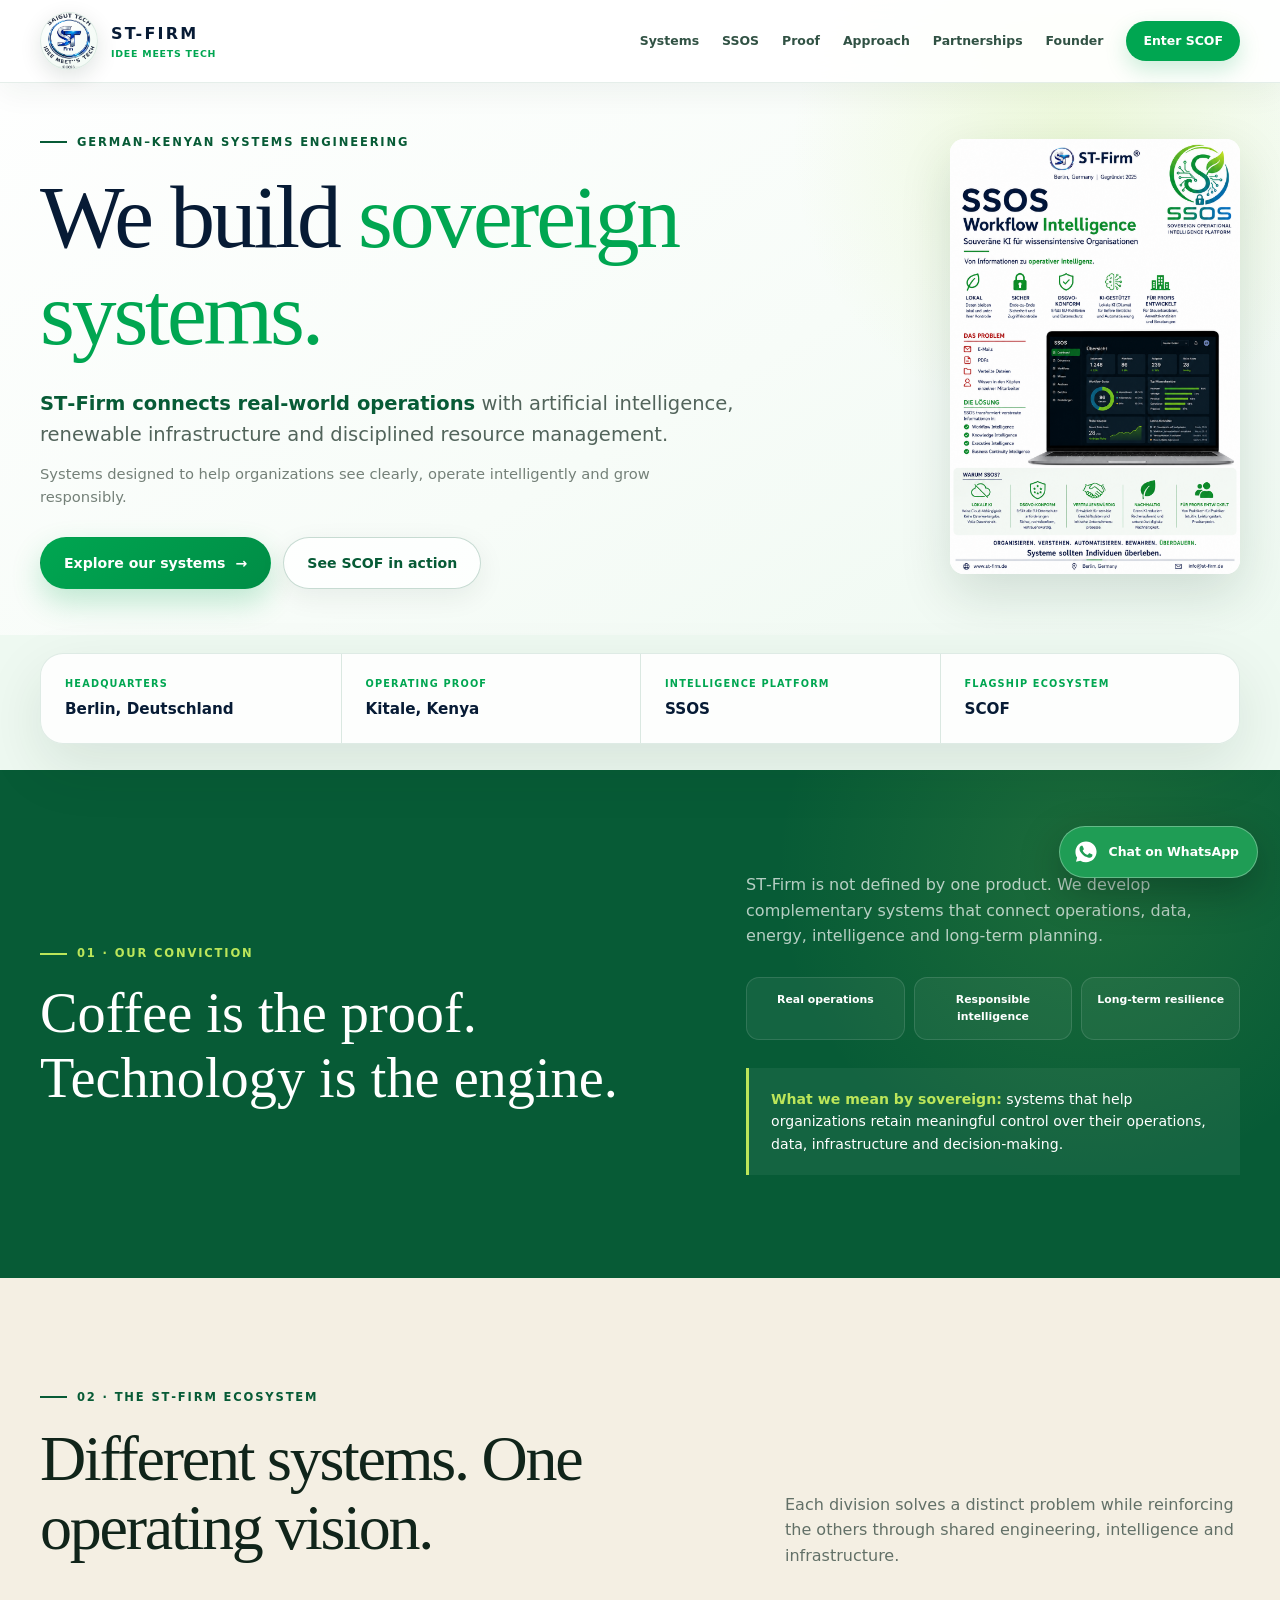
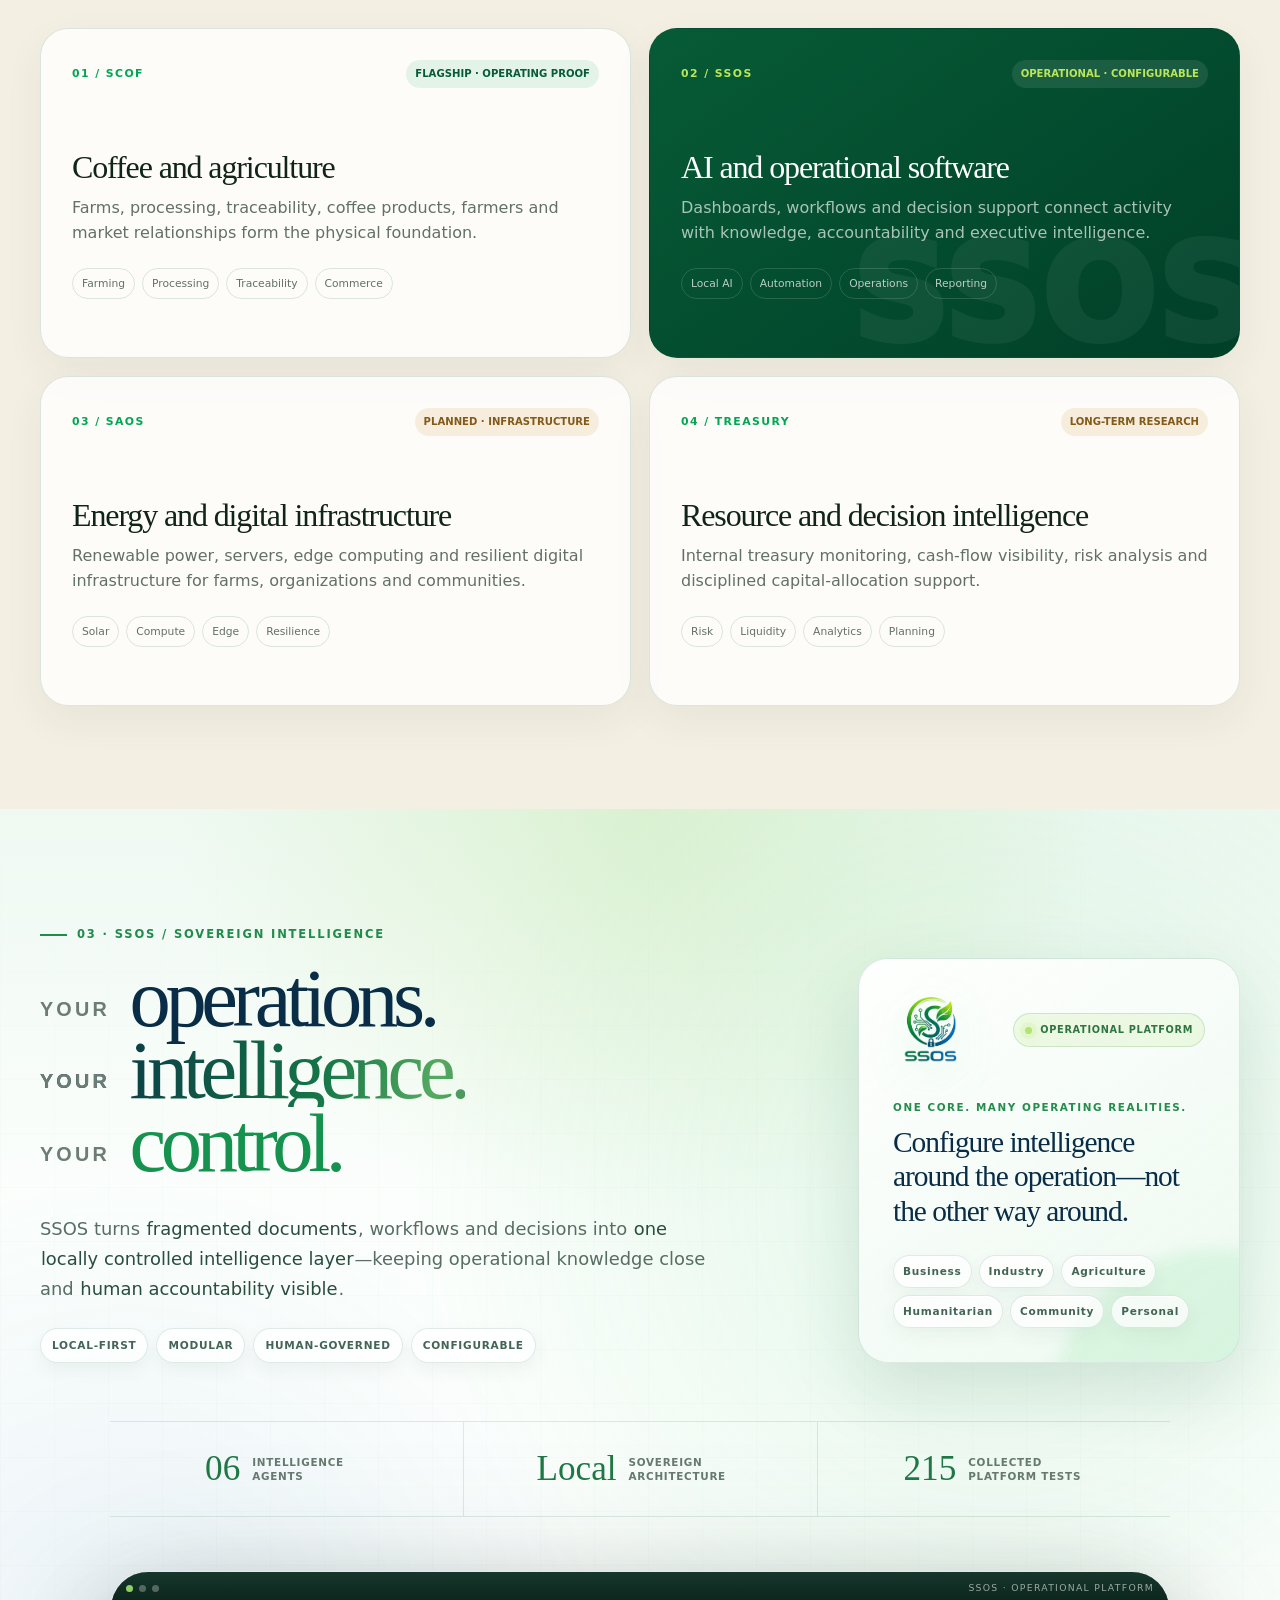
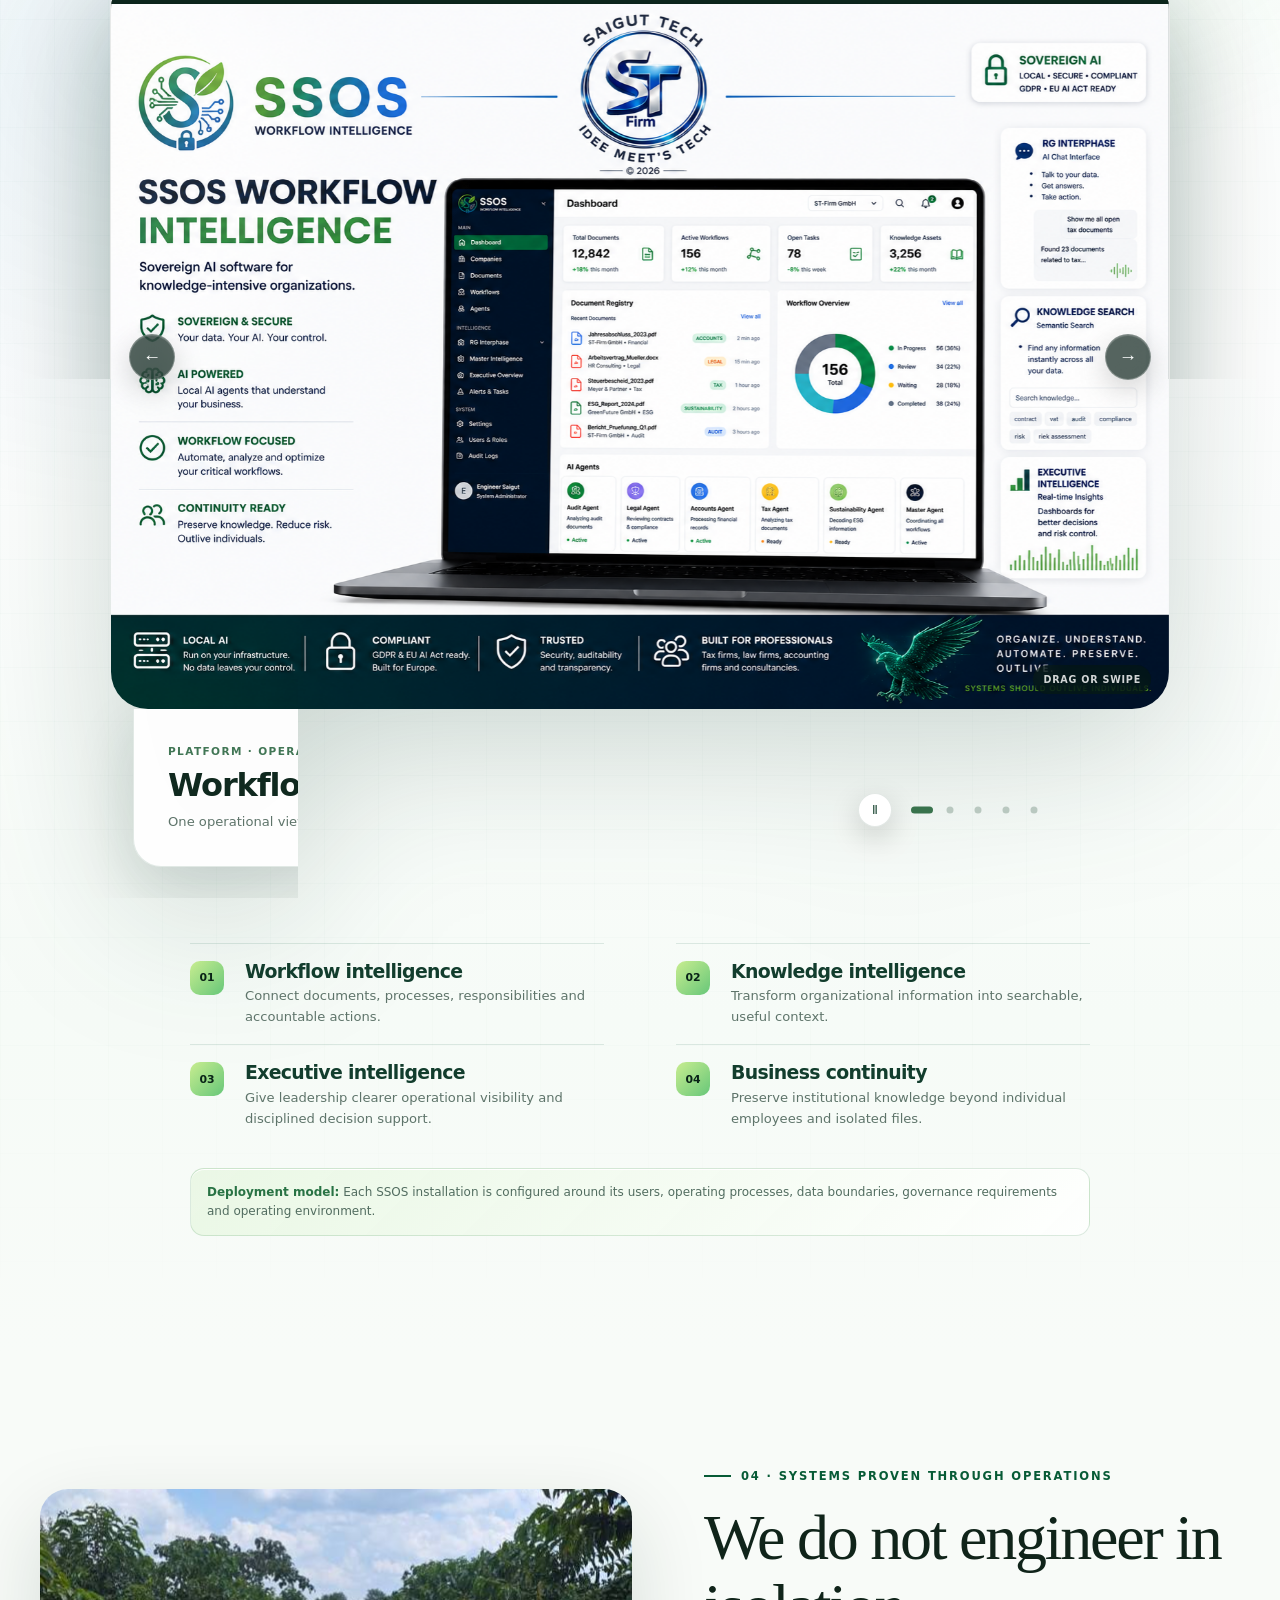
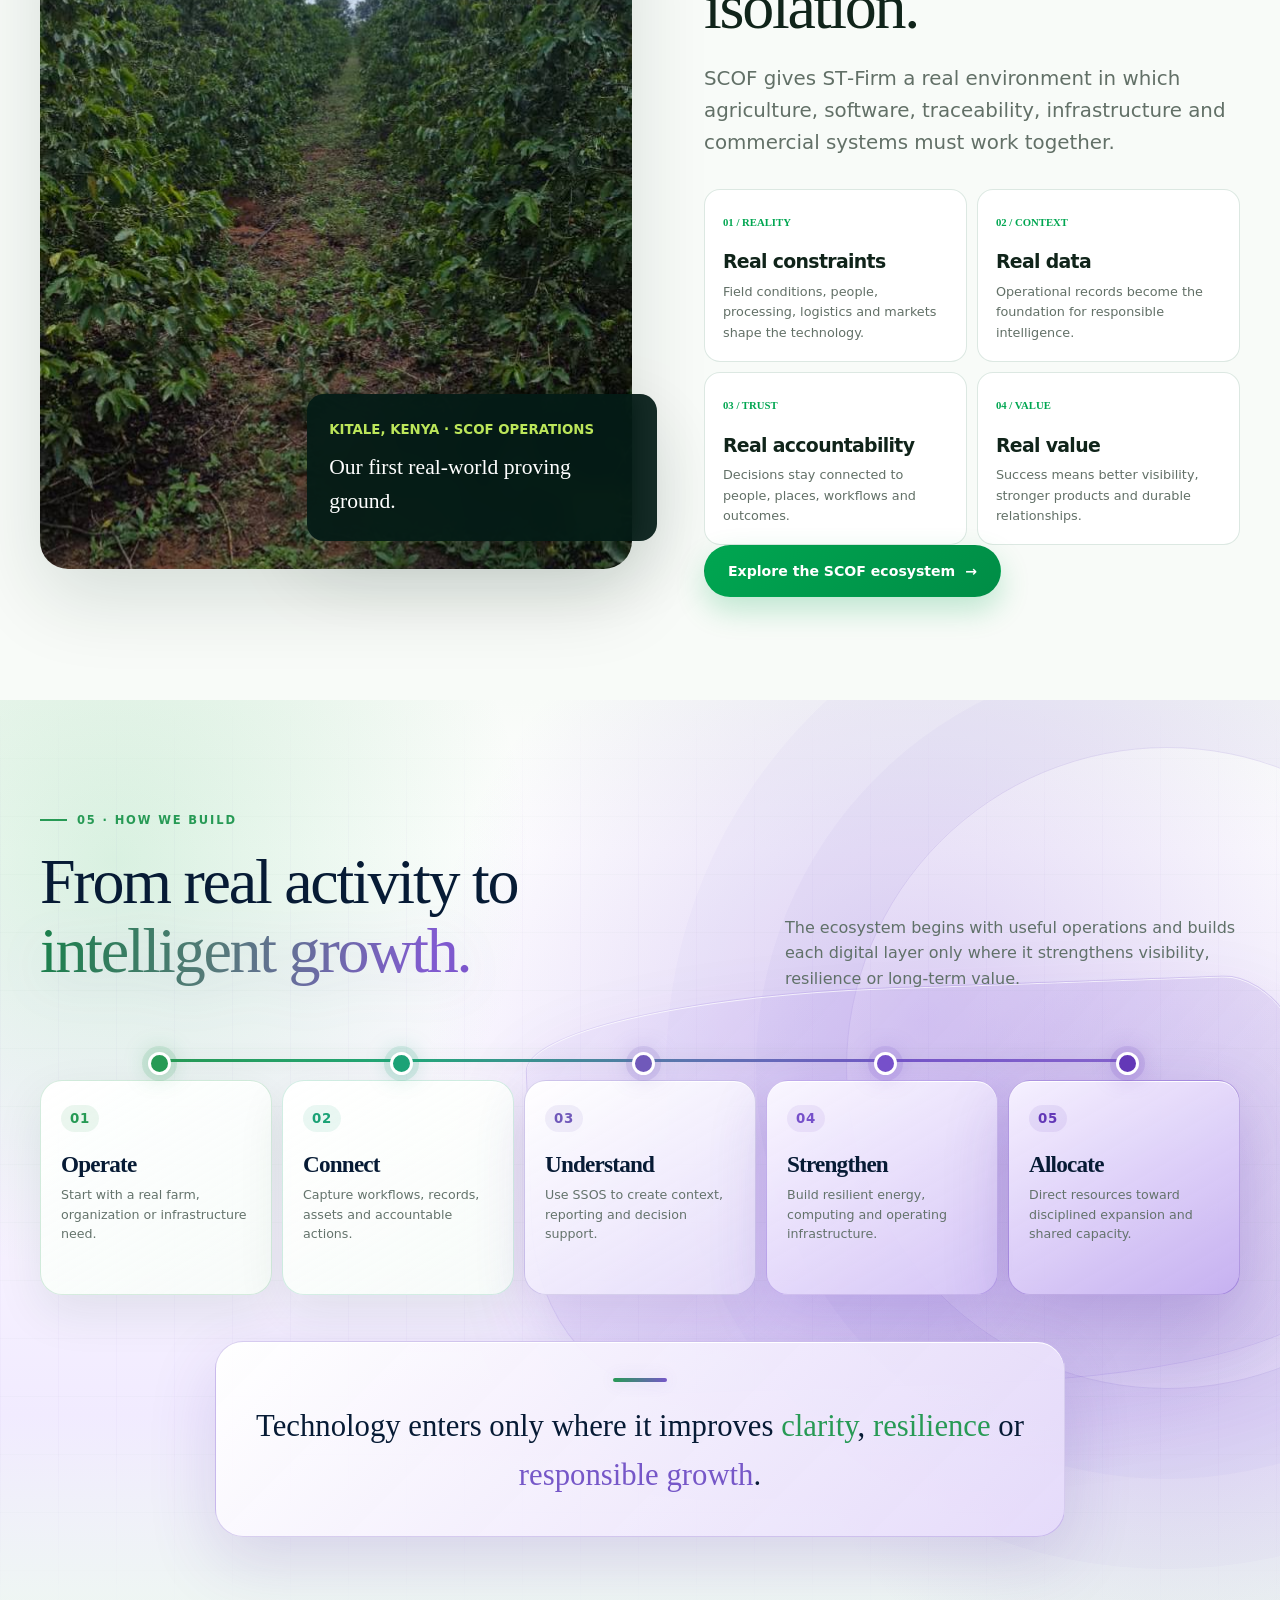
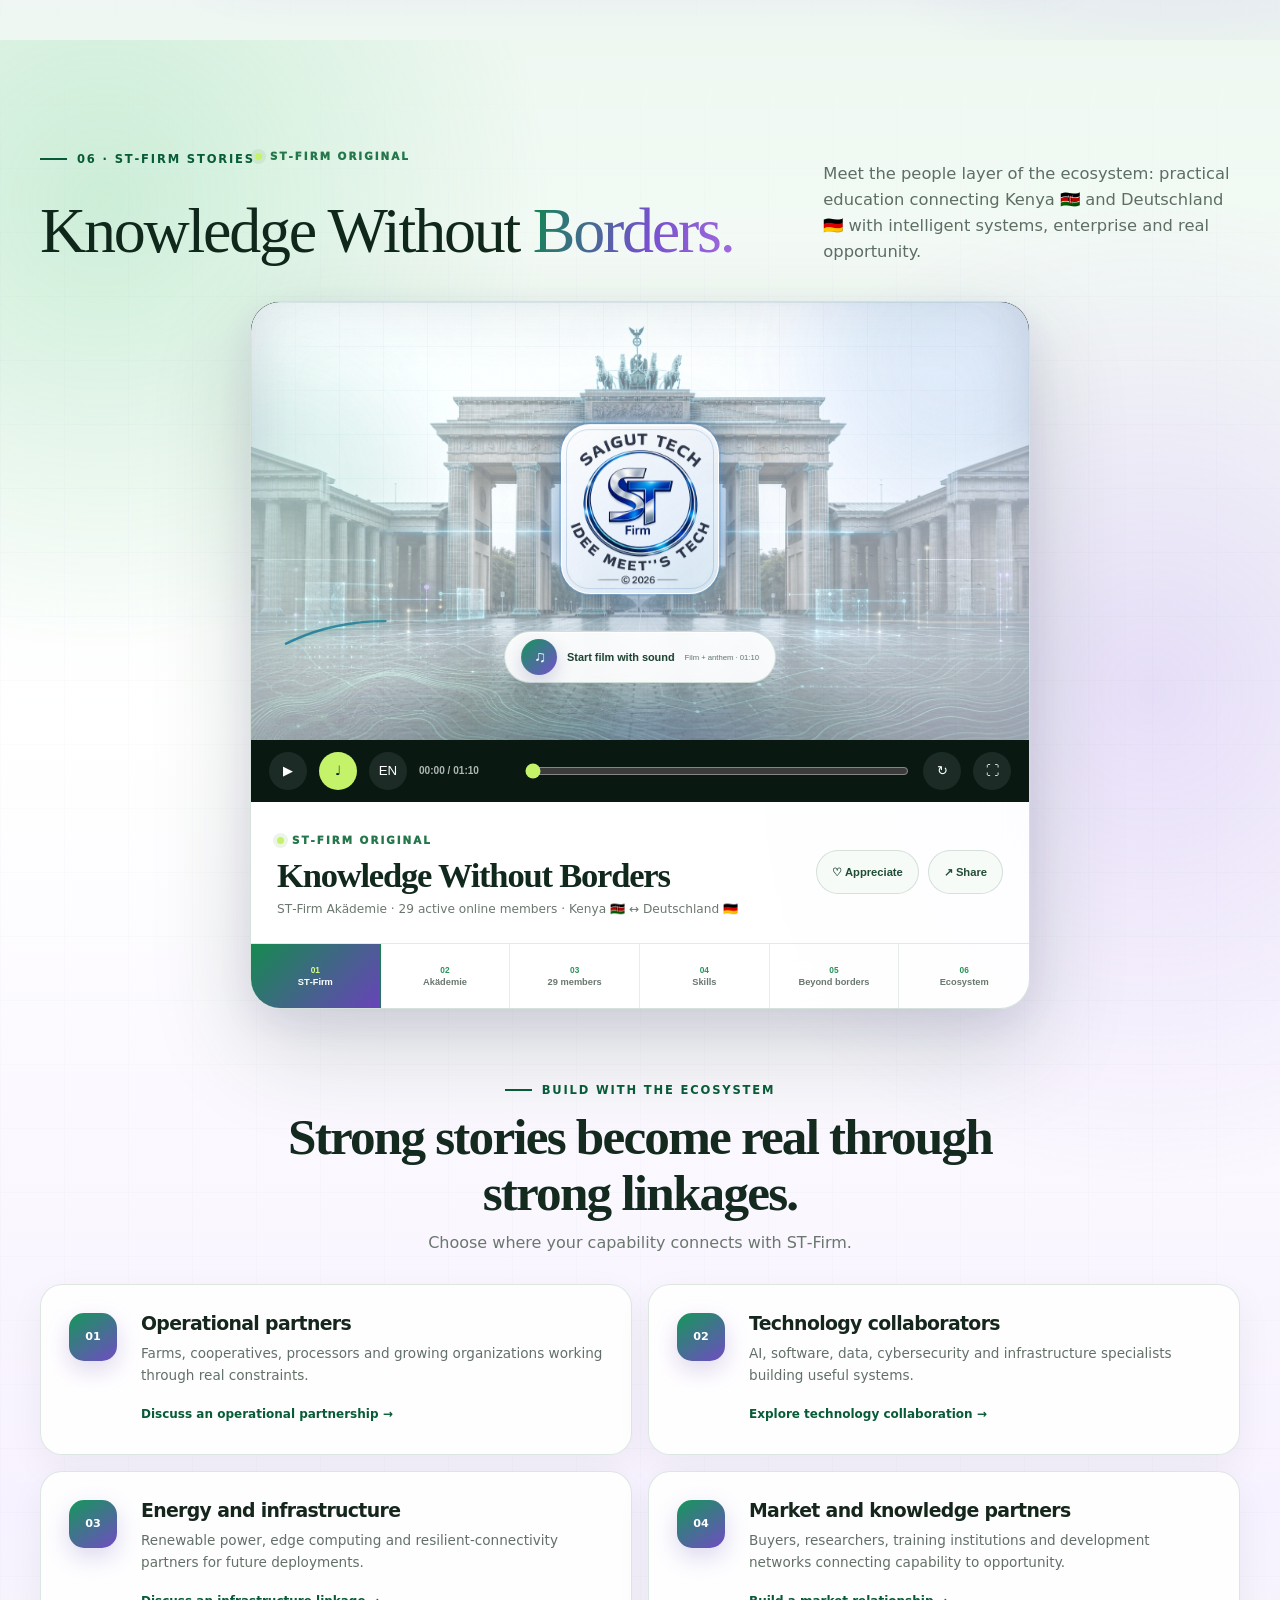
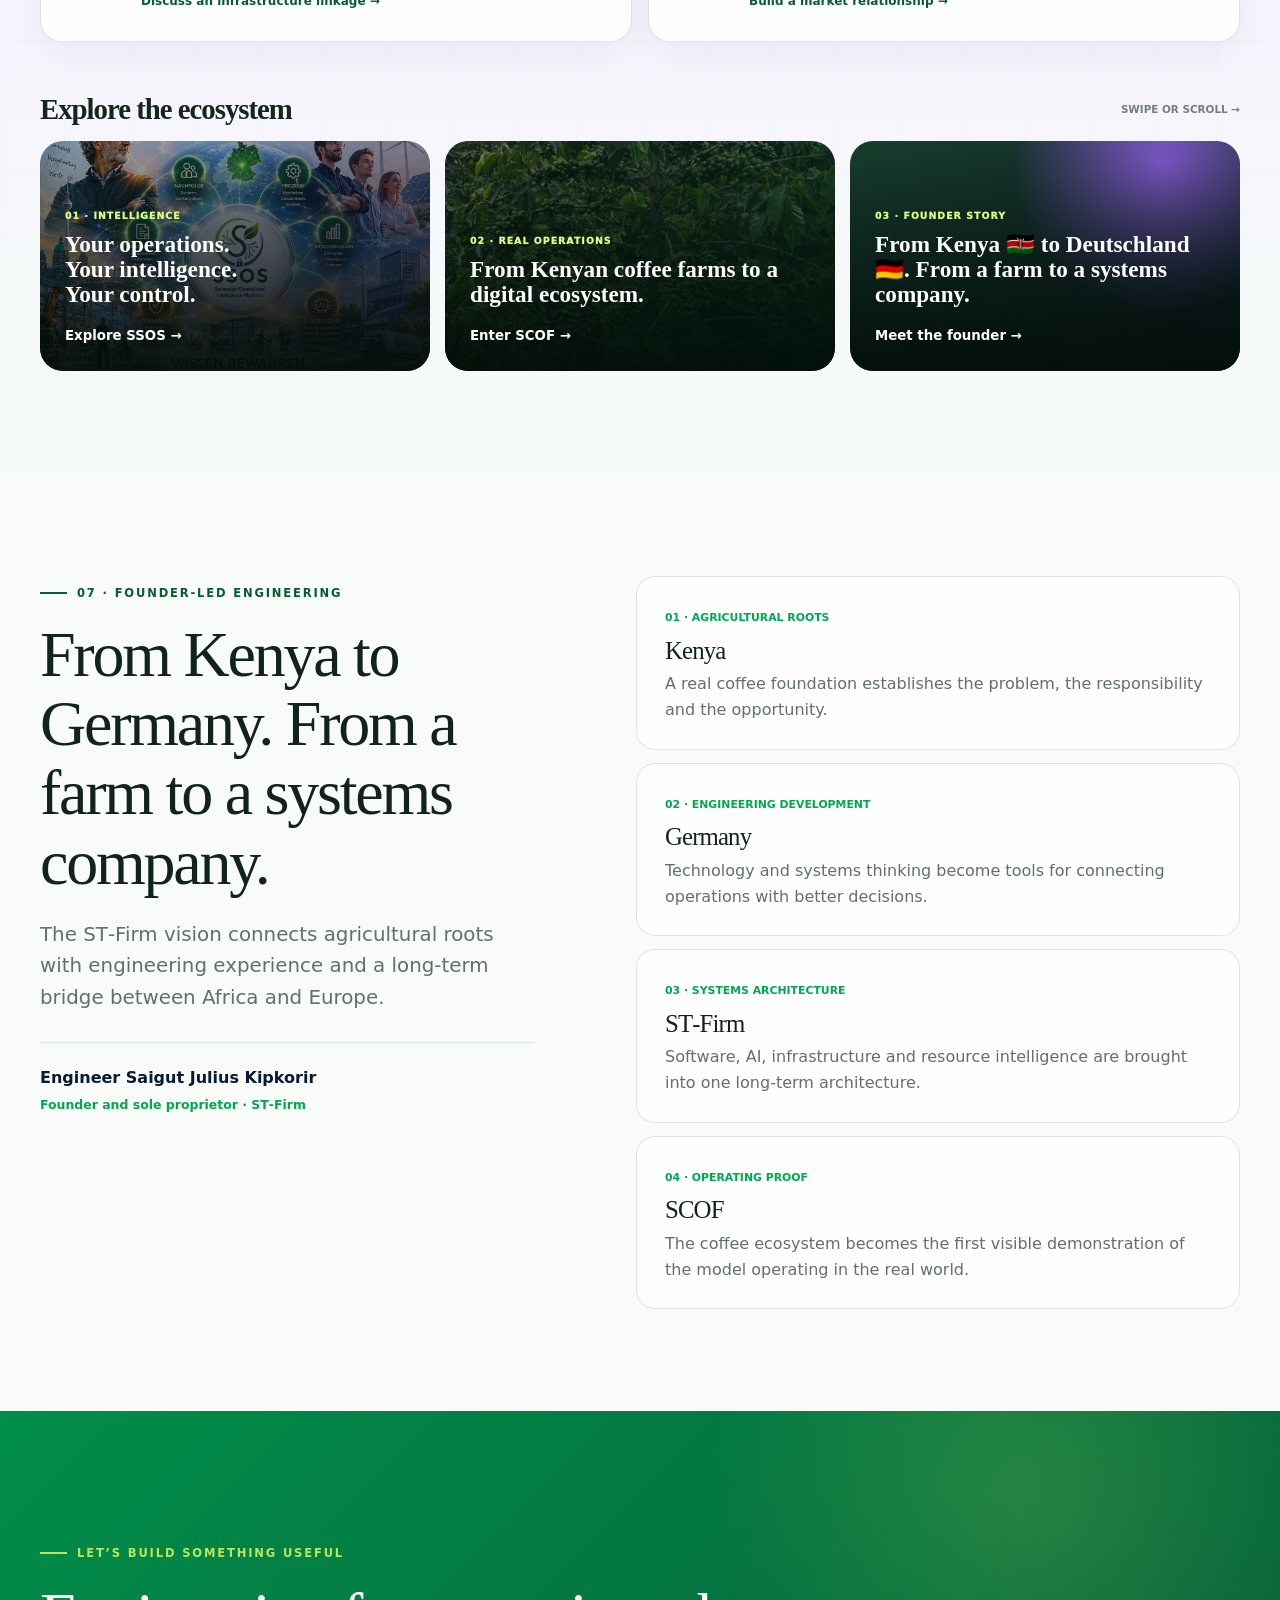
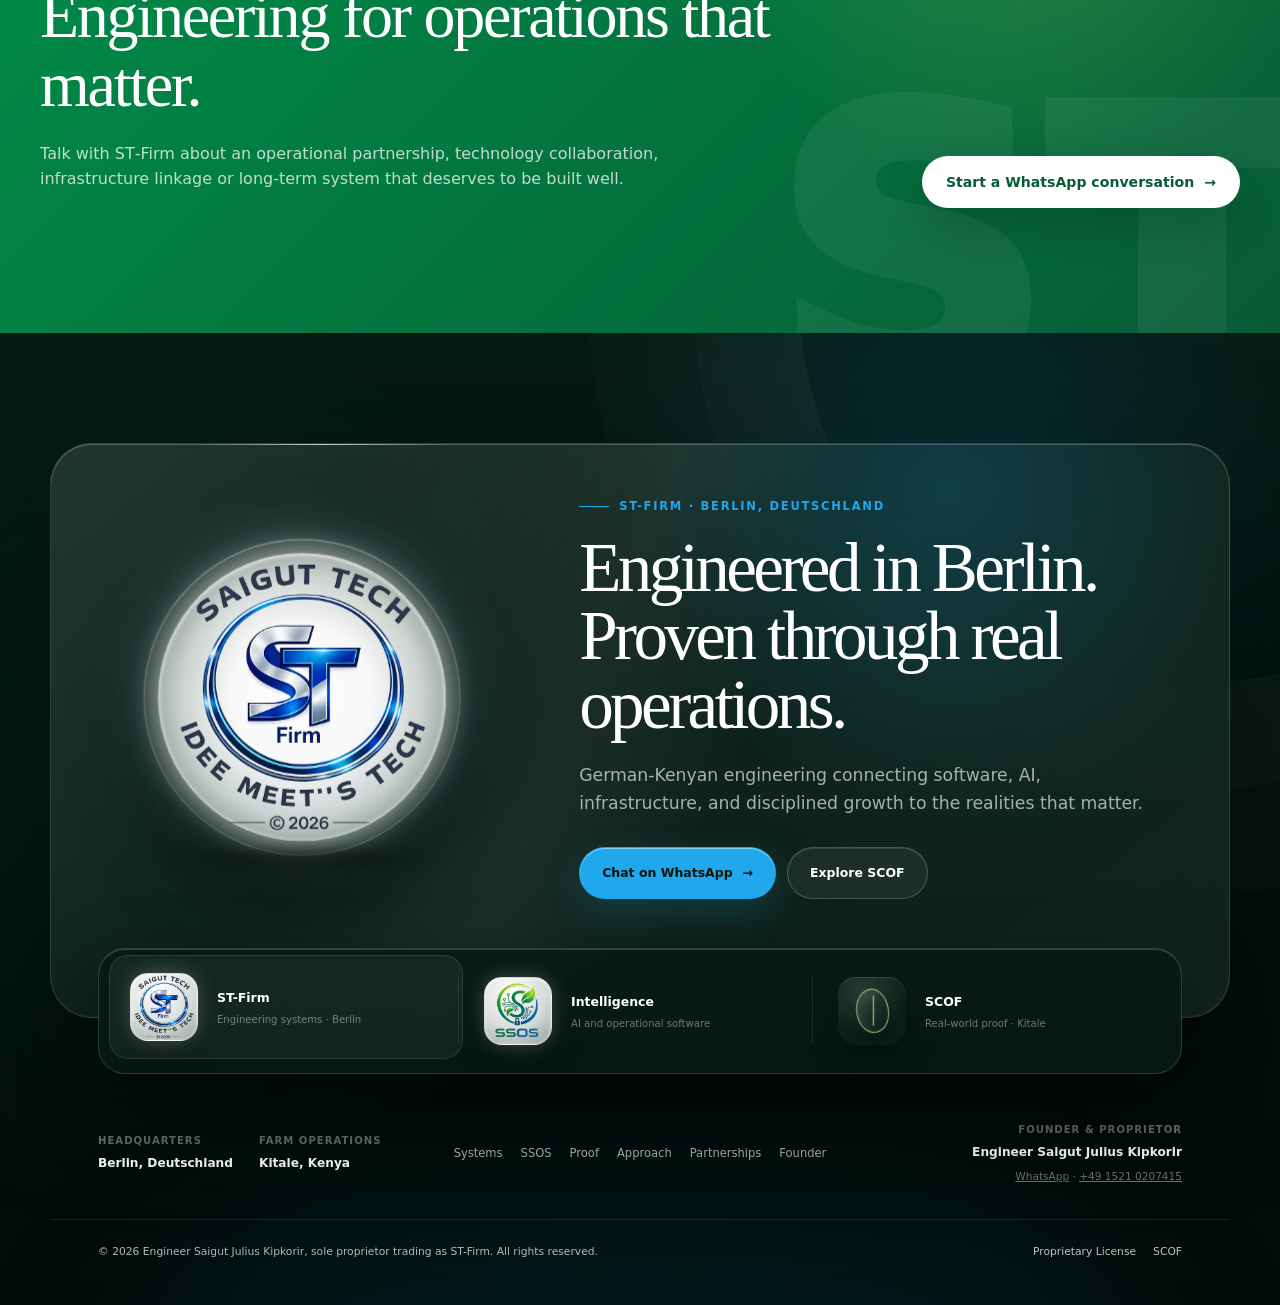
==== commit b8a9304a: "Harden cinematic story: resilient transport, carousel fix, file:// guard - Fix Green AI carousel 404" ====
--- a/st-firm.html
+++ b/st-firm.html
@@ -404,10 +404,14 @@
   </style>
   <link rel="stylesheet" href="assets/footer-system.css">
   <link rel="stylesheet" href="assets/ssos-carousel.css">
-  <link rel="stylesheet" href="assets/stories/st-firm-story.css?v=20260722-film2">
+  <link rel="stylesheet" href="assets/stories/st-firm-story.css?v=20260723-stagehod1">
+  <script src="assets/env-guard.js" defer></script>
   <script src="assets/footer-system.js" defer></script>
   <script src="assets/ssos-carousel.js" defer></script>
-  <script src="assets/stories/st-firm-story.js?v=20260722-film2" defer></script>
+  <script src="assets/stories/story-program.js?v=20260723-stagehod1" defer></script>
+  <script src="assets/stories/st-firm-stage-hod.js?v=20260723-stagehod1" defer></script>
+  <script src="assets/stories/st-firm-watchman.js?v=20260723-stagehod1" defer></script>
+  <script src="assets/stories/st-firm-story.js?v=20260723-stagehod1" defer></script>
 </head>
 <body>
   <a class="skip-link" href="#main-content">Skip to main content</a>
@@ -509,7 +513,7 @@
               <article class="ssos-slide" data-title="Humanitarian Operations" data-kicker="SSOS · Public impact" data-description="A connected operations concept for humanitarian coordination, health, education and accountable delivery." data-transition="Page turn" aria-hidden="true">
                 <img src="assets/Humanitarian SSOS.png" alt="Humanitarian SSOS concept connecting coordinated public-impact operations" width="1536" height="1024" loading="lazy" decoding="async">
               </article>
-              <article class="ssos-slide ssos-slide--contain" style="--slide-art:url('assets/Green AI Future.png')" data-title="Green AI Future" data-kicker="Berlin · Responsible infrastructure" data-description="A German engineering vision for AI, energy intelligence and resilient mid-sized enterprise." data-transition="Depth zoom" aria-hidden="true">
+              <article class="ssos-slide ssos-slide--contain" style="background-image:url('assets/Green AI Future.png')" data-title="Green AI Future" data-kicker="Berlin · Responsible infrastructure" data-description="A German engineering vision for AI, energy intelligence and resilient mid-sized enterprise." data-transition="Depth zoom" aria-hidden="true">
                 <img src="assets/Green AI Future.png" alt="Green AI Future concept for German industry and responsible intelligent infrastructure" width="1254" height="1254" loading="lazy" decoding="async">
               </article>
               <article class="ssos-slide" data-title="Sovereign AI" data-kicker="SSOS · Controlled intelligence" data-description="Documents, workflows, human approval and institutional knowledge connected around a secure intelligence core." data-transition="Glass dissolve" aria-hidden="true">
@@ -701,31 +705,122 @@
               <div class="member-orbit" data-member-orbit aria-hidden="true"></div>
             </section>
 
-            <section class="story-scene story-skills-scene" data-story-scene="4" aria-hidden="true">
-              <p class="story-kicker">ST‑FIRM AKÄDEMIE · PRACTICAL CAPABILITY</p>
-              <h3>Knowledge becomes something you can use.</h3>
-              <div class="skill-cloud" aria-label="Akädemie areas of learning">
-                <span>Artificial intelligence</span><span>Python</span><span>Automation</span><span>Cybersecurity</span><span>Entrepreneurship</span><span>Leadership</span><span>Financial literacy</span><span>Sustainability</span>
+            <section class="story-scene story-skills-scene" data-story-scene="4" data-capability-phase="idle" aria-hidden="true">
+              <div class="capability-backdrop" aria-hidden="true"><i></i><i></i><i></i><span></span></div>
+              <div class="capability-stage">
+                <p class="story-kicker">ST‑FIRM AKÄDEMIE · PRACTICAL CAPABILITY</p>
+                <h3>Knowledge becomes <em>something you can use.</em></h3>
+                <div class="capability-waves" aria-label="Akädemie areas of learning">
+                  <div class="capability-wave capability-wave-one">
+                    <span><i aria-hidden="true">AI</i>Artificial intelligence</span>
+                    <span><i aria-hidden="true">PY</i>Python</span>
+                    <span><i aria-hidden="true">AU</i>Automation</span>
+                    <span><i aria-hidden="true">CY</i>Cybersecurity</span>
+                  </div>
+                  <div class="capability-wave capability-wave-two">
+                    <span><i aria-hidden="true">EN</i>Entrepreneurship</span>
+                    <span><i aria-hidden="true">LE</i>Leadership</span>
+                    <span><i aria-hidden="true">FI</i>Financial literacy</span>
+                    <span><i aria-hidden="true">SU</i>Sustainability</span>
+                  </div>
+                </div>
+                <div class="capability-convergence" aria-hidden="true"><strong>KNOWLEDGE</strong><b>→</b><strong>CAPABILITY</strong></div>
               </div>
             </section>
 
-            <section class="story-scene story-journey-scene" data-story-scene="5" aria-hidden="true">
-              <div class="journey-visuals" aria-hidden="true"><img src="assets/stories/journey-moi-airport.jpg" alt=""><img src="assets/stories/journey-berlin-arrival.jpg" alt=""></div>
-              <p class="story-kicker">ELIMU INAFUNGUA MIPAKA</p>
-              <h3>From Mombasa 🇰🇪 to Deutschland 🇩🇪.</h3>
-              <div class="journey-track" aria-label="Learner transformation journey"><span>Learner</span><i></i><span>Builder</span><i></i><span>Innovator</span><i></i><span>Entrepreneur</span><i></i><span>Global collaborator</span></div>
-              <p>Moi International Airport becomes the departure point for a young engineer carrying his roots into a larger world.</p>
+            <section class="story-scene story-journey-scene" data-story-scene="5" data-journey-phase="idle" aria-hidden="true">
+              <div class="journey-visuals" aria-hidden="true">
+                <img class="journey-frame journey-frame-ravine" src="assets/stories/journey-ravine-before-master.png" alt="" width="1672" height="940">
+                <img class="journey-frame journey-frame-mombasa" src="assets/stories/journey-mombasa-before-1600.jpg" alt="" width="1600" height="900">
+                <img class="journey-frame journey-frame-berlin-arrival" src="assets/stories/journey-berlin-arrival-1600.jpg" alt="" width="1600" height="900">
+                <img class="journey-frame journey-frame-berlin-established" src="assets/stories/journey-berlin-established-1600.jpg" alt="" width="1600" height="900">
+                <div class="journey-color-wash"></div>
+                <div class="journey-runway-lights"></div>
+                <div class="journey-cloud-wipe"><i></i><i></i><i></i></div>
+                <div class="journey-landing-smoke"><i></i><i></i><i></i><i></i></div>
+                <div class="journey-camera-flash"></div>
+                <div class="journey-laptop-signal"></div>
+              </div>
+              <svg class="journey-flight-route" viewBox="0 0 1000 520" preserveAspectRatio="none" data-journey-at="33.300" data-journey-until="35.600" aria-hidden="true">
+                <defs><linearGradient id="journey-route-gradient" x1="0" y1="0" x2="1" y2="0"><stop offset="0" stop-color="#43c978"/><stop offset=".52" stop-color="#e8c057"/><stop offset="1" stop-color="#8b69df"/></linearGradient></defs>
+                <path class="journey-route-track" d="M 102 414 C 285 328, 392 399, 527 303 S 757 174, 919 121"/>
+                <path class="journey-route-energy" pathLength="1" d="M 102 414 C 285 328, 392 399, 527 303 S 757 174, 919 121"/>
+                <circle class="journey-route-origin" cx="102" cy="414" r="7"/>
+                <circle class="journey-route-destination" cx="919" cy="121" r="7"/>
+              </svg>
+              <div class="journey-aircraft journey-aircraft-takeoff" aria-hidden="true">
+                <span class="journey-contrail journey-contrail-one"></span><span class="journey-contrail journey-contrail-two"></span>
+                <img src="assets/stories/flight/aircraft-takeoff.png" alt="" width="1693" height="929">
+              </div>
+              <div class="journey-aircraft journey-aircraft-landing" aria-hidden="true"><img src="assets/stories/flight/aircraft-landing.png" alt="" width="1536" height="1024"></div>
+              <div class="journey-flight-map" aria-hidden="true"><span>KENYA 🇰🇪</span><i><b>✦</b></i><span>DEUTSCHLAND 🇩🇪</span></div>
+              <div class="journey-location journey-location-ravine"><span>THE BEGINNING</span><strong>ELDAMA RAVINE · KENYA 🇰🇪</strong></div>
+              <div class="journey-location journey-location-mombasa"><span>MOI INTERNATIONAL AIRPORT</span><strong>MOMBASA · KENYA 🇰🇪</strong></div>
+              <div class="journey-location journey-location-berlin-arrival"><span>ARRIVAL · NEW CHAPTER</span><strong>BERLIN · DEUTSCHLAND 🇩🇪</strong></div>
+              <div class="journey-location journey-location-berlin-established"><span>ESTABLISHED · ENGINEERING</span><strong>BERLIN · DEUTSCHLAND 🇩🇪</strong></div>
+              <div class="journey-kinetic-copy" aria-live="polite">
+                <strong class="journey-line journey-line-foundation" data-journey-at="26.000" data-journey-until="27.500">NILITOKA ELDAMA.</strong>
+                <strong class="journey-line journey-line-blueprint" data-journey-at="27.500" data-journey-until="28.900">NDOTO MFUKONI.</strong>
+                <strong class="journey-line journey-line-foundation" data-journey-at="28.900" data-journey-until="30.150">MOI INTERNATIONAL.</strong>
+                <strong class="journey-line journey-line-board" data-journey-at="30.150" data-journey-until="31.500">MOMBASA RUNWAY.</strong>
+                <strong class="journey-line journey-line-takeoff" data-journey-at="31.500" data-journey-until="33.300">NDEGE IKAPAA! <span aria-hidden="true">✈</span></strong>
+                <strong class="journey-line journey-line-flight" data-journey-at="33.300" data-journey-until="34.300">KENYA <b>→</b> DEUTSCHLAND</strong>
+                <strong class="journey-line journey-line-touchdown" data-journey-at="34.300" data-journey-until="35.600">TOUCHDOWN.</strong>
+                <strong class="journey-line journey-line-arrival" data-journey-at="35.600" data-journey-until="36.850">LANDED IN BERLIN.</strong>
+                <strong class="journey-line journey-line-blueprint" data-journey-at="36.850" data-journey-until="38.100">A NEW CHAPTER BEGINS.</strong>
+                <strong class="journey-line journey-line-established" data-journey-at="38.100" data-journey-until="39.250">BERLIN CITY LIGHTS.</strong>
+                <strong class="journey-line journey-line-expand" data-journey-at="39.250" data-journey-until="40.450">BUILDING SOVEREIGN SYSTEMS.</strong>
+                <strong class="journey-line journey-line-engineer" data-journey-at="40.450" data-journey-until="41.700"><span>ENGINEER SAIGUT JULIUS KIPKORIR</span><span>BERLIN · ELDAMA RAVINE</span></strong>
+                <strong class="journey-line journey-line-handoff" data-journey-at="41.700" data-journey-until="43.000">JOURNEY <b>→</b> SYSTEM</strong>
+              </div>
+              <p class="journey-handoff-copy" data-journey-at="41.700" data-journey-until="43.000">Knowledge becomes sovereign intelligence.</p>
             </section>
 
-            <section class="story-scene story-ecosystem-scene" data-story-scene="6" data-ecosystem-phase="idle" aria-hidden="true">
+            <section class="story-scene story-ecosystem-scene" data-story-scene="6" data-ecosystem-phase="idle" data-akademie-beat="idle" aria-hidden="true">
               <div class="engineering-backdrop" aria-hidden="true">
                 <i class="ecosystem-aurora ecosystem-aurora-green"></i>
                 <i class="ecosystem-aurora ecosystem-aurora-purple"></i>
                 <i class="ecosystem-aurora ecosystem-aurora-gold"></i>
               </div>
+              <div class="ecosystem-vocal ecosystem-vocal-ssos" aria-label="Sema SSOS — sovereign intelligence and business continuity">
+                <svg class="ecosystem-ssos-wave" viewBox="0 0 1000 520" preserveAspectRatio="none" aria-hidden="true">
+                  <defs><linearGradient id="ecosystem-ssos-call-gradient" x1="0" y1="0" x2="1" y2="0"><stop offset="0" stop-color="#22a765"/><stop offset=".44" stop-color="#bde96e"/><stop offset=".72" stop-color="#159aca"/><stop offset="1" stop-color="#8260d4"/></linearGradient></defs>
+                  <path class="ecosystem-ssos-wave-glass" d="M -60 328 C 90 145, 225 438, 390 258 S 675 104, 820 286 S 970 346, 1060 196"/>
+                  <path class="ecosystem-ssos-wave-energy" pathLength="1" d="M -60 328 C 90 145, 225 438, 390 258 S 675 104, 820 286 S 970 346, 1060 196"/>
+                </svg>
+                <div class="ecosystem-ssos-call-copy">
+                  <span>SEMA…</span>
+                  <strong aria-label="SSOS"><i>S</i><i>S</i><i>O</i><i>S</i></strong>
+                  <p>SOVEREIGN INTELLIGENCE <b>·</b> BUSINESS CONTINUITY</p>
+                </div>
+                <div class="ecosystem-ssos-call-product">
+                  <span class="ecosystem-call-aura" aria-hidden="true"><img src="assets/SSOS-Logo-Transparent.png" alt="" width="731" height="725"></span>
+                  <div class="ecosystem-ssos-call-plate"><img src="assets/SSOS-Logo-Transparent.png" alt="SSOS sovereign intelligence" width="731" height="725"><span aria-hidden="true"></span></div>
+                </div>
+              </div>
+              <div class="ecosystem-vocal ecosystem-vocal-akademie" aria-label="ST-Firm Akädemie — Learn, Build, Share, Empower">
+                <div class="ecosystem-akademie-theatre" aria-hidden="true">
+                  <span>ST‑FIRM PRESENTS</span>
+                  <strong class="ecosystem-akademie-vocal-word"><i data-akademie-syllable="aka">AKÄ</i><i data-akademie-syllable="de">DE</i><i data-akademie-syllable="mie">MIE</i></strong>
+                  <small>KNOWLEDGE WITHOUT BORDERS</small>
+                </div>
+                <div class="ecosystem-akademie-lockup">
+                  <div class="ecosystem-akademie-call-product">
+                    <span class="ecosystem-call-aura" aria-hidden="true"><img src="assets/stories/ecosystem/st-firm-akademie-identity-720.jpg" alt="" width="720" height="720"></span>
+                    <div class="ecosystem-akademie-square"><img src="assets/stories/ecosystem/st-firm-akademie-identity-720.jpg" alt="Full ST-Firm Akädemie identity — Learn, Build, Share, Empower — Berlin and Eldama Ravine City" width="720" height="720"><span class="ecosystem-akademie-shine" aria-hidden="true"></span></div>
+                    <span class="ecosystem-akademie-ring" aria-hidden="true"></span>
+                  </div>
+                  <div class="ecosystem-akademie-call-copy">
+                    <span>ST‑FIRM</span>
+                    <strong>AKÄDEMIE</strong>
+                    <div><b>LEARN</b><b>BUILD</b><b>SHARE</b><b>EMPOWER</b></div>
+                    <p>KNOWLEDGE WITHOUT BORDERS <em>·</em> 29 MEMBERS ONLINE</p>
+                  </div>
+                </div>
+              </div>
               <div class="ecosystem-copy">
                 <p class="story-kicker">ONE CONNECTED ECOSYSTEM</p>
-                <h3>Learn here. <span>Build everywhere.</span></h3>
+                <h3>Capability becomes a <span>living system.</span></h3>
               </div>
               <div class="ecosystem-stage">
                 <svg class="ecosystem-connections" viewBox="0 0 1000 520" preserveAspectRatio="none" aria-hidden="true">
@@ -758,18 +853,11 @@
                   </g>
                 </svg>
 
-                <div class="ecosystem-particles" aria-hidden="true">
-                  <i style="--particle-x:18%;--particle-y:18%;--particle-delay:-.8s"></i>
-                  <i style="--particle-x:78%;--particle-y:14%;--particle-delay:-1.9s"></i>
-                  <i style="--particle-x:88%;--particle-y:63%;--particle-delay:-2.7s"></i>
-                  <i style="--particle-x:25%;--particle-y:82%;--particle-delay:-3.5s"></i>
-                  <i style="--particle-x:52%;--particle-y:72%;--particle-delay:-4.2s"></i>
-                </div>
+                <div class="ecosystem-particles" data-ecosystem-members aria-hidden="true"></div>
 
                 <figure class="ecosystem-core">
                   <div class="ecosystem-device">
-                    <div class="ecosystem-device-bar" aria-hidden="true"><i></i><span>CAPABILITY CORE</span><i></i></div>
-                    <img src="assets/stories/ecosystem/st-firm-akademie-identity-720.jpg" alt="ST-Firm Akädemie — Learn, Build, Share, Empower — Berlin and Eldama Ravine City" width="720" height="720">
+                    <img src="assets/stories/ecosystem/st-firm-akademie-identity-720.jpg" alt="Full ST-Firm Akädemie identity — Learn, Build, Share, Empower — Berlin and Eldama Ravine City" width="720" height="720">
                     <span class="ecosystem-device-shine" aria-hidden="true"></span>
                   </div>
                 </figure>
@@ -795,14 +883,15 @@
                 </figure>
 
                 <div class="ecosystem-status" aria-live="polite">
-                  <span data-ecosystem-status="intro"><b>01</b> People awaken possibility</span>
-                  <span data-ecosystem-status="network"><b>02</b> Knowledge becomes capability</span>
-                  <span data-ecosystem-status="powered"><b>03</b> Intelligence strengthens real operations</span>
-                  <span data-ecosystem-status="bridge"><b>04</b> Value builds the next generation</span>
+                  <span data-ecosystem-status="st-link"><b>01</b> Capability becomes engineering</span>
+                  <span data-ecosystem-status="intelligence-link"><b>02</b> Engineering connects intelligence</span>
+                  <span data-ecosystem-status="operations-link"><b>03</b> Intelligence strengthens real operations</span>
+                  <span data-ecosystem-status="value-link"><b>04</b> Operations create real-world value</span>
+                  <span data-ecosystem-status="return-link"><b>05</b> Value returns to people</span>
                 </div>
 
                 <div class="ecosystem-reach">
-                  <span>KENYA 🇰🇪</span><i aria-hidden="true"></i><strong>Knowledge → capability → opportunity</strong><i aria-hidden="true"></i><span>DEUTSCHLAND 🇩🇪</span>
+                  <span>LEARN</span><i aria-hidden="true"></i><strong>ENGINEER → INTELLIGENCE → OPERATE → CREATE VALUE</strong><i aria-hidden="true"></i><span>EMPOWER</span>
                 </div>
               </div>
             </section>
@@ -811,7 +900,7 @@
               <div class="finale-logos" aria-label="ST-Firm connected ecosystem">
                 <div class="finale-brand finale-brand-light"><img src="assets/ST-Firm Logo Transparent.png" alt="ST‑Firm" width="724" height="780"><span>Engineering</span></div>
                 <div class="finale-brand finale-brand-mint"><img src="assets/SSOS-Logo-Transparent.png" alt="SSOS" width="731" height="725"><span>Intelligence</span></div>
-                <div class="finale-brand finale-brand-akademie"><img src="assets/stories/akademie-shield.png" alt="ST‑Firm Akädemie" width="520" height="511"><span>Akädemie</span></div>
+                <div class="finale-brand finale-brand-akademie"><img src="assets/stories/ecosystem/st-firm-akademie-identity-720.jpg" alt="Full ST‑Firm Akädemie identity" width="720" height="720"><span>Akädemie</span></div>
                 <div class="finale-brand finale-brand-scof"><img src="assets/stories/ecosystem/scof-identity-640.jpg" alt="SCOF" width="640" height="640"><span>Agriculture</span></div>
                 <div class="finale-brand finale-brand-powered"><img src="assets/stories/ecosystem/scof-powered-by-720.jpg" alt="SCOF powered by SSOS and ST‑Firm" width="720" height="720"><span>Powered by</span></div>
                 <div class="finale-brand finale-brand-watcher"><img src="assets/stories/st-firm-watcher-gold-seal.jpg" alt="ST‑Firm Watcher Gold Seal" width="1536" height="1024"><span>Accountability</span></div>
@@ -850,8 +939,8 @@
             <button type="button" data-story-seek="8"><span>02</span>Akädemie</button>
             <button type="button" data-story-seek="12"><span>03</span>29 members</button>
             <button type="button" data-story-seek="22"><span>04</span>Skills</button>
-            <button type="button" data-story-seek="33"><span>05</span>Beyond borders</button>
-            <button type="button" data-story-seek="45"><span>06</span>Ecosystem</button>
+            <button type="button" data-story-seek="26"><span>05</span>Beyond borders</button>
+            <button type="button" data-story-seek="43"><span>06</span>Ecosystem</button>
           </nav>
         </article>
 
--- a/assets/stories/st-firm-story.css
+++ b/assets/stories/st-firm-story.css
@@ -31,6 +31,10 @@
 .story-screen:focus-visible{box-shadow:inset 0 0 0 4px var(--story-lime)}
 .story-screen::before{content:"";position:absolute;z-index:-5;inset:0;background:linear-gradient(110deg,rgba(2,14,9,.96),rgba(6,35,25,.78) 48%,rgba(32,16,54,.84)),url('../farm-row-clouds.jpg') center/cover}
 .story-screen::after{content:"";position:absolute;z-index:15;inset:0;pointer-events:none;border:1px solid rgba(255,255,255,.18);box-shadow:inset 0 0 100px rgba(0,0,0,.65)}
+.story-buffer-indicator{position:absolute;z-index:30;right:14px;top:14px;width:22px;height:22px;border-radius:50%;border:2px solid rgba(255,255,255,.26);border-top-color:var(--story-lime,#c4f36a);opacity:0;pointer-events:none;transition:opacity .2s ease}
+.story-player.is-buffering.is-started .story-buffer-indicator{opacity:1;animation:story-buffer-spin .7s linear infinite}
+@keyframes story-buffer-spin{to{transform:rotate(360deg)}}
+@media(prefers-reduced-motion:reduce){.story-player.is-buffering.is-started .story-buffer-indicator{animation:none}}
 .story-atmosphere,.story-grain{position:absolute;inset:0;pointer-events:none}
 .story-atmosphere{z-index:-3;overflow:hidden}
 .story-atmosphere i{position:absolute;width:45%;aspect-ratio:1;border-radius:50%;filter:blur(60px);opacity:.32;animation:story-aurora 12s ease-in-out infinite}
@@ -164,7 +168,7 @@
 .member-orbit{position:absolute;left:6%;bottom:8%;width:clamp(110px,19vw,210px);aspect-ratio:1;border:1px solid rgba(196,243,106,.24);border-radius:50%}.member-orbit i{position:absolute;left:50%;top:50%;width:5px;height:5px;border-radius:50%;background:#c5f97b;box-shadow:0 0 10px #b9f76b;transform:rotate(var(--angle)) translateX(clamp(45px,8vw,88px));animation:story-member-pulse 2.5s ease-in-out infinite var(--delay)}
 
 .story-skills-scene{align-content:center}.story-skills-scene h3{max-width:780px;font-size:clamp(2rem,5vw,4.7rem)}.skill-cloud{display:flex;max-width:920px;flex-wrap:wrap;justify-content:center;gap:10px;margin-top:28px}.skill-cloud span{padding:9px 15px;border:1px solid rgba(255,255,255,.2);border-radius:999px;color:#fff;background:rgba(255,255,255,.08);font-size:clamp(.58rem,1.1vw,.78rem);font-weight:800;backdrop-filter:blur(12px);animation:story-skill-float 4s ease-in-out infinite}.skill-cloud span:nth-child(2n){animation-delay:-1.2s}.skill-cloud span:nth-child(3n){animation-delay:-2.4s}
-.story-journey-scene{align-content:center;isolation:isolate}.story-journey-scene>*:not(.journey-visuals){position:relative;z-index:2}.story-journey-scene>p:last-child{font-size:clamp(.72rem,1.4vw,.98rem);text-shadow:0 2px 18px #000}.journey-visuals{position:absolute;z-index:-1;inset:0}.journey-visuals::after{content:"";position:absolute;inset:0;background:linear-gradient(90deg,rgba(3,20,13,.8),rgba(3,20,13,.38) 48%,rgba(30,15,49,.66)),linear-gradient(180deg,rgba(0,0,0,.08),rgba(0,0,0,.62))}.journey-visuals img{position:absolute;inset:0;width:100%;height:100%;object-fit:cover;opacity:0;animation:story-journey-crossfade 9s linear infinite}.journey-visuals img:first-child{opacity:1;animation-delay:0s}.journey-visuals img:last-child{animation-delay:4.5s}.journey-track{display:flex;align-items:center;justify-content:center;gap:clamp(5px,1vw,12px);margin:30px auto 14px}.journey-track span{padding:8px clamp(8px,1.4vw,16px);border-radius:999px;color:#fff;background:linear-gradient(135deg,rgba(28,151,86,.82),rgba(108,69,188,.78));font-size:clamp(.5rem,1vw,.7rem);font-weight:900;white-space:nowrap;backdrop-filter:blur(10px)}.journey-track i{width:clamp(8px,3vw,42px);height:1px;background:linear-gradient(90deg,#c4f36a,#9d77e7)}
+.story-journey-scene{align-content:center;isolation:isolate}.story-journey-scene>*:not(.journey-visuals){position:relative;z-index:2}.story-journey-scene>p:last-child{font-size:clamp(.72rem,1.4vw,.98rem);text-shadow:0 2px 18px #000}.journey-visuals{position:absolute;z-index:-1;inset:0}.journey-visuals::after{content:"";position:absolute;inset:0;background:linear-gradient(90deg,rgba(3,20,13,.8),rgba(3,20,13,.38) 48%,rgba(30,15,49,.66)),linear-gradient(180deg,rgba(0,0,0,.08),rgba(0,0,0,.62))}.journey-visuals img{position:absolute;inset:0;width:100%;height:100%;object-fit:cover;opacity:0}.journey-visuals img:first-child{opacity:1}.journey-track{display:flex;align-items:center;justify-content:center;gap:clamp(5px,1vw,12px);margin:30px auto 14px}.journey-track span{padding:8px clamp(8px,1.4vw,16px);border-radius:999px;color:#fff;background:linear-gradient(135deg,rgba(28,151,86,.82),rgba(108,69,188,.78));font-size:clamp(.5rem,1vw,.7rem);font-weight:900;white-space:nowrap;backdrop-filter:blur(10px)}.journey-track i{width:clamp(8px,3vw,42px);height:1px;background:linear-gradient(90deg,#c4f36a,#9d77e7)}
 
 .story-ecosystem-scene{align-content:stretch;padding:0;isolation:isolate}.story-ecosystem-scene>*:not(.engineering-backdrop){position:relative;z-index:2}.engineering-backdrop{position:absolute;z-index:-1;inset:0;background:radial-gradient(circle at 50% 52%,rgba(255,221,138,.13),transparent 27%),radial-gradient(circle at 82% 22%,rgba(127,82,214,.28),transparent 34%),linear-gradient(105deg,rgba(3,24,15,.91),rgba(7,35,25,.61) 48%,rgba(35,17,61,.84)),url('journey-engineering.jpg') center/cover}.ecosystem-copy{position:absolute!important;z-index:8!important;top:4.5%;left:14%;right:14%;text-align:center}.ecosystem-copy .story-kicker{margin:0 auto 3px}.story-ecosystem-scene .ecosystem-copy h3{font-size:clamp(1.55rem,3.5vw,3.25rem);line-height:.98}.ecosystem-copy h3 span{color:#d9ff88}.ecosystem-stage{position:absolute!important;z-index:3!important;inset:17% 3.5% 3%;perspective:1100px;transform-style:preserve-3d}.ecosystem-stage::before{content:"";position:absolute;left:50%;top:50%;width:45%;aspect-ratio:1;transform:translate(-50%,-50%);border-radius:50%;background:radial-gradient(circle,rgba(255,255,255,.12),rgba(134,84,218,.08) 40%,transparent 70%);filter:blur(4px)}.ecosystem-orbit{position:absolute;left:50%;top:50%;width:min(53%,420px);aspect-ratio:1;transform:translate(-50%,-50%) rotate(-7deg);border:1px solid rgba(213,239,222,.19);border-radius:50%;box-shadow:0 0 0 26px rgba(255,255,255,.018),0 0 80px rgba(107,73,190,.14)}.ecosystem-orbit::before,.ecosystem-orbit::after{content:"";position:absolute;border-radius:50%}.ecosystem-orbit::before{inset:14%;border:1px dashed rgba(213,255,134,.22)}.ecosystem-orbit::after{left:50%;top:-5px;width:10px;height:10px;background:#d9ff88;box-shadow:0 0 20px #d9ff88,0 0 34px rgba(119,80,205,.7)}.ecosystem-connections{position:absolute;inset:0;width:100%;height:100%;overflow:visible}.ecosystem-path{fill:none;stroke:url(#ecosystem-gradient);stroke:#bde77b;stroke-width:2;stroke-linecap:round;stroke-dasharray:700;stroke-dashoffset:700;filter:drop-shadow(0 0 5px rgba(191,241,116,.62));opacity:0}.ecosystem-core{position:absolute;z-index:5;left:50%;top:50%;width:clamp(155px,22vw,218px);margin:0;transform:translate(-50%,-50%) translateZ(35px) scale(.72);opacity:0;transition:opacity .5s ease,transform .75s cubic-bezier(.2,.82,.2,1),filter .5s ease}.ecosystem-device{position:relative;padding:7px;border:1px solid rgba(255,255,255,.94);border-radius:29px;background:linear-gradient(145deg,#ffffff,#f7f3e9 52%,#d8c085);box-shadow:0 0 0 3px rgba(222,171,52,.78),0 0 0 7px rgba(10,30,51,.84),0 23px 58px rgba(0,0,0,.42),0 0 46px rgba(143,91,225,.28),inset 0 1px 0 #fff;overflow:hidden;transform-style:preserve-3d}.ecosystem-device::before{content:"";position:absolute;z-index:3;inset:4px;border:1px solid rgba(224,173,60,.6);border-radius:23px;pointer-events:none}.ecosystem-device-bar{display:flex;height:20px;align-items:center;justify-content:center;gap:7px;color:#c18d22;font-size:.34rem;font-weight:950;letter-spacing:.2em}.ecosystem-device-bar i{width:4px;height:4px;border-radius:50%;background:#0c2447;box-shadow:0 0 8px rgba(13,37,73,.45)}.ecosystem-device img{display:block;width:100%;aspect-ratio:1;object-fit:contain;border-radius:20px;background:#fff}.ecosystem-device-shine{position:absolute;z-index:4;top:-20%;bottom:-20%;left:-50%;width:23%;transform:skewX(-18deg);background:linear-gradient(90deg,transparent,rgba(255,255,255,.82),transparent);opacity:0;pointer-events:none}.ecosystem-core figcaption{display:inline-flex;margin-top:10px;padding:5px 11px;border:1px solid rgba(255,255,255,.22);border-radius:999px;color:#fff;background:rgba(5,22,16,.72);box-shadow:0 8px 22px rgba(0,0,0,.2);font-size:.48rem;font-weight:900;letter-spacing:.12em;text-transform:uppercase;backdrop-filter:blur(12px)}.ecosystem-brand{position:absolute;z-index:4;display:grid;width:clamp(94px,12vw,124px);justify-items:center;margin:0;transform:translateY(18px) scale(.74);opacity:0;transition:opacity .48s ease,transform .68s cubic-bezier(.2,.82,.2,1),filter .45s ease}.ecosystem-brand-st{left:1.5%;top:1%}.ecosystem-brand-ssos{right:1.5%;top:1%}.ecosystem-brand-scof{left:2.5%;bottom:1%}.ecosystem-brand-powered{right:2.5%;bottom:1%}.ecosystem-pedestal{position:relative;display:grid;width:clamp(72px,9vw,92px);aspect-ratio:1;place-items:center;overflow:hidden;border:1px solid rgba(255,255,255,.85);border-radius:24px;box-shadow:0 16px 35px rgba(0,0,0,.35),0 0 35px rgba(125,77,208,.26);backdrop-filter:blur(16px)}.ecosystem-pedestal::after{content:"";position:absolute;inset:0;border-radius:inherit;box-shadow:inset 0 1px 0 rgba(255,255,255,.9),inset 0 -10px 22px rgba(24,34,49,.08);pointer-events:none}.ecosystem-pedestal img{display:block;max-width:82%;max-height:82%;object-fit:contain;filter:drop-shadow(0 6px 8px rgba(10,24,39,.18))}.ecosystem-pedestal-light{background:radial-gradient(circle at 34% 20%,#fff,#f4f6fb 67%,#dce5f3)}.ecosystem-pedestal-light img{max-width:76%;max-height:76%}.ecosystem-pedestal-mint{background:radial-gradient(circle at 35% 20%,#fff,#eefaf4 60%,#d7eee9);box-shadow:0 16px 35px rgba(0,0,0,.34),0 0 34px rgba(119,75,205,.3),0 0 18px rgba(58,206,135,.2)}.ecosystem-pedestal-dark,.ecosystem-pedestal-gold{border-color:rgba(240,192,81,.7);background:#071c13;box-shadow:0 16px 36px rgba(0,0,0,.4),0 0 30px rgba(219,164,49,.22)}.ecosystem-pedestal-dark img,.ecosystem-pedestal-gold img{width:100%;height:100%;max-width:none;max-height:none;object-fit:cover;filter:none}.ecosystem-brand figcaption{display:grid;gap:1px;margin-top:6px;color:#fff;text-align:center;text-shadow:0 2px 10px rgba(0,0,0,.8)}.ecosystem-brand figcaption strong{font-size:.53rem;letter-spacing:.06em}.ecosystem-brand figcaption span{color:rgba(255,255,255,.66);font-size:.38rem;font-weight:850;letter-spacing:.12em;text-transform:uppercase}.ecosystem-reach{position:absolute;z-index:7;left:50%;bottom:-1%;display:flex;width:min(72%,590px);align-items:center;justify-content:center;gap:8px;transform:translate(-50%,12px);color:rgba(255,255,255,.72);font-size:.38rem;font-weight:900;letter-spacing:.09em;opacity:0;text-transform:uppercase;transition:opacity .5s ease,transform .65s ease}.ecosystem-reach i{width:clamp(12px,3vw,40px);height:1px;background:linear-gradient(90deg,#d5ff80,#9e78e6)}.ecosystem-reach strong{color:#fff;font-size:.4rem}.story-ecosystem-scene[data-ecosystem-phase="intro"] .ecosystem-core,.story-ecosystem-scene[data-ecosystem-phase="network"] .ecosystem-core,.story-ecosystem-scene[data-ecosystem-phase="powered"] .ecosystem-core,.story-ecosystem-scene[data-ecosystem-phase="bridge"] .ecosystem-core{transform:translate(-50%,-50%) translateZ(35px) scale(1);opacity:1}.story-ecosystem-scene[data-ecosystem-phase="intro"] .ecosystem-core{animation:ecosystem-core-arrive .8s cubic-bezier(.16,.85,.24,1) both}.story-ecosystem-scene[data-ecosystem-phase="network"] .ecosystem-brand-st,.story-ecosystem-scene[data-ecosystem-phase="network"] .ecosystem-brand-ssos,.story-ecosystem-scene[data-ecosystem-phase="network"] .ecosystem-brand-scof,.story-ecosystem-scene[data-ecosystem-phase="powered"] .ecosystem-brand,.story-ecosystem-scene[data-ecosystem-phase="bridge"] .ecosystem-brand{transform:none;opacity:1}.story-ecosystem-scene[data-ecosystem-phase="network"] .ecosystem-brand-st{transition-delay:.05s}.story-ecosystem-scene[data-ecosystem-phase="network"] .ecosystem-brand-ssos{transition-delay:.16s}.story-ecosystem-scene[data-ecosystem-phase="network"] .ecosystem-brand-scof{transition-delay:.27s}.story-ecosystem-scene[data-ecosystem-phase="network"] .ecosystem-path:not(.ecosystem-path-powered),.story-ecosystem-scene[data-ecosystem-phase="powered"] .ecosystem-path,.story-ecosystem-scene[data-ecosystem-phase="bridge"] .ecosystem-path{animation:ecosystem-path-draw .8s ease forwards;opacity:.82}.story-ecosystem-scene[data-ecosystem-phase="powered"] .ecosystem-core{transform:translate(-50%,-50%) translateZ(5px) scale(.91);filter:saturate(.86) brightness(.82)}.story-ecosystem-scene[data-ecosystem-phase="powered"] .ecosystem-brand:not(.ecosystem-brand-powered){opacity:.64;filter:saturate(.75) brightness(.82)}.story-ecosystem-scene[data-ecosystem-phase="powered"] .ecosystem-brand-powered{z-index:8;transform:scale(1.24) translateZ(55px);filter:drop-shadow(0 0 25px rgba(235,184,66,.34))}.story-ecosystem-scene[data-ecosystem-phase="powered"] .ecosystem-pedestal-gold::before{content:"";position:absolute;z-index:3;top:-15%;bottom:-15%;left:-55%;width:24%;transform:skewX(-18deg);background:linear-gradient(90deg,transparent,rgba(255,239,182,.82),transparent);animation:ecosystem-coin-sweep 1.6s .1s ease forwards}.story-ecosystem-scene[data-ecosystem-phase="bridge"] .ecosystem-reach{transform:translate(-50%,0);opacity:1}.story-ecosystem-scene[data-ecosystem-phase="bridge"] .ecosystem-device-shine{animation:ecosystem-device-shine 1.7s ease forwards}.story-ecosystem-scene[data-ecosystem-phase="bridge"] .ecosystem-orbit{animation:ecosystem-orbit-live 4s linear infinite}
 
@@ -391,7 +395,6 @@
 @keyframes story-travel{to{left:92%}}
 @keyframes story-member-pulse{0%,100%{opacity:.45;scale:.8}50%{opacity:1;scale:1.45}}
 @keyframes story-skill-float{0%,100%{transform:translateY(0)}50%{transform:translateY(-6px)}}
-@keyframes story-journey-crossfade{0%,42%{opacity:1;transform:scale(1)}50%,92%{opacity:0;transform:scale(1.035)}100%{opacity:1;transform:scale(1)}}
 @keyframes story-sound-call{0%,100%{box-shadow:0 0 0 0 rgba(196,243,106,.08)}50%{box-shadow:0 0 0 8px rgba(196,243,106,.12)}}
 @keyframes story-loading-pulse{to{transform:scale(.82);opacity:.62}}
 @keyframes ecosystem-core-arrive{0%{opacity:0;transform:translate(-50%,-50%) translateZ(-140px) rotateX(9deg) scale(.58);filter:blur(8px)}68%{opacity:1;transform:translate(-50%,-50%) translateZ(48px) rotateX(0) scale(1.035);filter:blur(0)}100%{opacity:1;transform:translate(-50%,-50%) translateZ(35px) scale(1)}}
@@ -570,3 +573,195 @@
 }
 @media(prefers-reduced-motion:reduce){.story-atmosphere i,.studio-ident img,.story-beam,.border-route i,.border-route b,.member-orbit i,.skill-cloud span,.engineering-backdrop,.ecosystem-aurora,.ecosystem-stage,.ecosystem-core,.ecosystem-device,.ecosystem-brand,.ecosystem-pedestal,.ecosystem-path,.ecosystem-energy,.ecosystem-particles i,.ecosystem-pedestal-gold::before,.ecosystem-device-shine,.ecosystem-orbit{animation:none!important;transition:none!important}.story-scene{transition:opacity .15s linear,visibility 0s linear .15s;transform:none}.story-scene.is-active{transition-delay:0s}.story-ecosystem-scene[data-ecosystem-phase="network"] .ecosystem-path:not(.ecosystem-path-powered),.story-ecosystem-scene[data-ecosystem-phase="powered"] .ecosystem-path,.story-ecosystem-scene[data-ecosystem-phase="bridge"] .ecosystem-path{stroke-dashoffset:0}.story-ecosystem-scene[data-ecosystem-phase]:not([data-ecosystem-phase="idle"]) .ecosystem-energy{stroke-dashoffset:0}.story-ecosystem-scene[data-ecosystem-phase="bridge"] .ecosystem-particles i{opacity:.55}}
 @media(prefers-reduced-motion:reduce){.opening-backdrop,.opening-backdrop i,.st-tech-route,.st-tech-card,.st-location-line,.st-product,.st-launch-copy small,.st-launch-copy p,.st-launch-copy p span,.st-launch-copy strong,.st-signal-handoff,.st-logo-shine,.sovereign-signal,.ssos-powered-label,.ssos-cinema-word>span,.ssos-promise-stack strong,.ssos-product,.ssos-logo-shine,.akademie-backdrop i,.knowledge-ribbon,.akademie-product,.akademie-device-shine,.akademie-story-copy>small,.akademie-headline,.akademie-values span,.akademie-bridge,.akademie-particle-field,.akademie-particle-field i{animation:none!important;transition:none!important}.sovereign-wave,.st-handoff-energy,.st-tech-route-energy,.knowledge-ribbon-energy{filter:none}.st-logo-aura,.ssos-logo-aura,.akademie-logo-aura{opacity:.3;transform:none}.ssos-node{opacity:.5}.akademie-particle-field.is-cued i{opacity:.5;transform:rotate(var(--angle)) translateX(var(--akademie-particle-radius)) scale(.75)}}
+
+/* Journey 33–43 — founder transformation driven by soundtrack time */
+.story-journey-scene{align-content:stretch;padding:0;color:#fff;text-align:left}
+.story-journey-scene>*:not(.journey-visuals){position:absolute;z-index:3}
+.journey-visuals{z-index:-2;overflow:hidden;background:#071c24}
+.journey-visuals::after{z-index:2;background:linear-gradient(90deg,rgba(4,19,27,.68),rgba(4,20,24,.13) 47%,rgba(16,13,38,.38)),linear-gradient(180deg,rgba(0,0,0,.06),rgba(0,0,0,.58))}
+.journey-frame{position:absolute;inset:0;width:100%;height:100%;object-fit:cover;opacity:0;filter:saturate(.88) contrast(1.03);transform:scale(1.045);transition:opacity .72s ease,transform 4.5s cubic-bezier(.18,.72,.2,1),filter .72s ease}
+.journey-frame-ravine{object-position:center 48%;filter:saturate(.92) contrast(1.03) brightness(.98)}
+.journey-frame-mombasa{object-position:center 48%;filter:saturate(.95) contrast(1.02)}
+.journey-frame-berlin{object-position:center 46%;filter:saturate(.82) contrast(1.06) brightness(.97)}
+.story-journey-scene[data-journey-phase="origin"] .journey-frame-ravine{opacity:1;filter:saturate(.98) contrast(1.02);transform:scale(1)}
+.story-journey-scene[data-journey-phase="departure-before"] .journey-frame-mombasa{opacity:1;filter:saturate(.98) contrast(1.02);transform:scale(1)}
+.story-journey-scene[data-journey-phase="transformation"] .journey-frame{transition:none}
+.story-journey-scene[data-journey-phase="transformation"] .journey-frame-mombasa{opacity:var(--journey-mombasa-opacity,1);filter:saturate(var(--journey-mombasa-saturation,.98)) contrast(1.02);transform:scale(var(--journey-mombasa-scale,1))}
+.story-journey-scene[data-journey-phase="transformation"] .journey-frame-berlin{opacity:var(--journey-transform-progress,0);filter:saturate(.82) contrast(1.06) brightness(.97);transform:scale(var(--journey-berlin-scale,1.035))}
+.story-journey-scene[data-journey-phase="established-berlin"] .journey-frame-berlin,.story-journey-scene[data-journey-phase="handoff"] .journey-frame-berlin{opacity:1;filter:saturate(.88) contrast(1.05) brightness(.99);transform:scale(1)}
+.journey-color-wash{position:absolute;z-index:1;inset:0;background:radial-gradient(circle at 76% 22%,rgba(255,204,102,.18),transparent 28%),radial-gradient(circle at 14% 58%,rgba(24,145,105,.14),transparent 30%);mix-blend-mode:screen;transition:background .7s ease}
+.story-journey-scene[data-journey-phase="established-berlin"] .journey-color-wash,.story-journey-scene[data-journey-phase="handoff"] .journey-color-wash{background:radial-gradient(circle at 74% 25%,rgba(113,93,208,.17),transparent 31%),radial-gradient(circle at 17% 55%,rgba(29,142,190,.14),transparent 29%)}
+.journey-transform-scan{position:absolute;z-index:2;top:0;bottom:0;left:var(--journey-scan-left,-8%);width:8%;background:linear-gradient(90deg,transparent,rgba(217,255,138,.24),rgba(255,255,255,.92),rgba(202,181,255,.35),transparent);filter:blur(2px);opacity:0;transform:skewX(-10deg);pointer-events:none}.story-journey-scene[data-journey-phase="transformation"] .journey-transform-scan{opacity:1}
+.journey-laptop-signal{position:absolute;z-index:2;left:25%;top:57%;width:64%;height:3px;border-radius:999px;background:linear-gradient(90deg,#d8ff88,#46cf86 42%,#61aee4 72%,#9b77ec);box-shadow:0 0 8px rgba(95,225,143,.95),0 0 24px rgba(115,93,220,.68);opacity:0;transform:rotate(-10deg) scaleX(0);transform-origin:left center}.story-journey-scene[data-journey-phase="handoff"] .journey-laptop-signal{opacity:var(--journey-handoff-opacity,.35);transform:rotate(-10deg) scaleX(var(--journey-handoff-progress,0))}
+.journey-flight-route{inset:0;width:100%;height:100%;opacity:0;pointer-events:none;transition:opacity .35s ease}
+.journey-flight-route.is-cued{opacity:.9}
+.journey-flight-route path{fill:none;stroke-linecap:round;vector-effect:non-scaling-stroke}
+.journey-route-track{stroke:rgba(255,255,255,.2);stroke-width:5}
+.journey-route-energy{stroke:url(#journey-route-gradient);stroke-width:2.6;stroke-dasharray:.12 .88;animation:journey-route-flow 1.35s linear infinite;filter:drop-shadow(0 0 7px rgba(132,232,140,.62))}
+.journey-flight-route circle{fill:#fff;stroke:#42c779;stroke-width:3;filter:drop-shadow(0 0 8px rgba(72,215,131,.8))}
+.journey-location{top:7%;display:grid;gap:2px;max-width:42%;padding:7px 10px;border:1px solid rgba(255,255,255,.28);border-radius:12px;background:rgba(5,24,30,.46);box-shadow:0 12px 32px rgba(0,0,0,.18);opacity:0;transform:translateY(-10px);transition:opacity .45s ease,transform .55s ease;backdrop-filter:blur(14px)}
+.journey-location span{color:#d9ff8a;font-size:.42rem;font-weight:900;letter-spacing:.15em}.journey-location strong{font-size:.64rem;letter-spacing:.08em}
+.journey-location-ravine,.journey-location-mombasa{left:5%}.journey-location-berlin{right:5%;text-align:right}
+.story-journey-scene[data-journey-phase="origin"] .journey-location-ravine,.story-journey-scene[data-journey-phase="departure-before"] .journey-location-mombasa,.story-journey-scene[data-journey-phase="transformation"] .journey-location-mombasa,.story-journey-scene[data-journey-phase="established-berlin"] .journey-location-berlin,.story-journey-scene[data-journey-phase="handoff"] .journey-location-berlin{opacity:1;transform:none}
+.journey-kinetic-copy{right:5%;bottom:11%;left:42%;height:30%;display:grid;place-items:end stretch;text-align:right;pointer-events:none}
+.journey-line{position:absolute;right:0;bottom:0;max-width:100%;color:#fff;font-family:Arial,sans-serif;font-size:clamp(1.65rem,4.6vw,4.2rem);font-weight:950;letter-spacing:-.045em;line-height:.9;text-shadow:0 9px 35px rgba(0,0,0,.48);opacity:0;filter:blur(6px);transform:translateY(18px) scale(.93)}
+.journey-line.is-cued{animation:journey-copy-arrive .55s cubic-bezier(.17,.88,.23,1.08) both}
+.journey-line-blueprint{color:transparent;background:linear-gradient(100deg,#fff,#c7f6da 48%,#d6c8ff);background-clip:text;-webkit-background-clip:text}
+.journey-line-board{padding:8px 12px;border:1px solid rgba(255,255,255,.38);border-radius:13px;background:rgba(8,28,34,.6);font-size:clamp(1.2rem,3.6vw,3rem);letter-spacing:.03em;backdrop-filter:blur(16px)}
+.journey-line-expand{color:#d9ff85;transform-origin:right center}.journey-line-expand.is-cued{animation:journey-expand .7s cubic-bezier(.17,.85,.22,1) both}
+.journey-line-established{font-size:clamp(1.35rem,3.7vw,3.2rem);color:#d9ff8a;letter-spacing:-.025em}
+.journey-line-engineer{display:grid;justify-items:end;gap:clamp(4px,.8vw,9px);font-size:clamp(.72rem,1.75vw,1.48rem);letter-spacing:.025em}.journey-line-engineer span{max-width:100%;padding:7px 10px;border:1px solid rgba(255,255,255,.4);border-radius:999px;background:rgba(8,30,39,.58);text-align:right;backdrop-filter:blur(14px)}.journey-line-engineer span:last-child{color:#102b2b;background:linear-gradient(120deg,#d9ff8a,#e5c56f)}
+.journey-line-home{display:grid;gap:4px;font-size:clamp(1.2rem,3.2vw,2.7rem)}.journey-line-home span:last-child{color:#d9ff85}
+.journey-line-handoff{right:auto;bottom:39%;left:50%;width:max-content;max-width:90vw;transform:translate(-50%,22px) scale(.86);font-size:clamp(2.2rem,6.5vw,5.7rem);letter-spacing:.045em;text-align:center}.journey-line-handoff b{color:#d8c5ff}.journey-line-handoff.is-cued{animation:journey-handoff-arrive .7s cubic-bezier(.16,.9,.23,1.15) both}
+.journey-handoff-copy{right:0;bottom:12%;left:0;margin:0 auto!important;color:rgba(255,255,255,.86)!important;font-size:clamp(.66rem,1.3vw,.92rem)!important;font-weight:850;letter-spacing:.08em;text-align:center;opacity:0;transform:translateY(8px)}.journey-handoff-copy.is-cued{animation:journey-caption-arrive .5s .18s ease both}
+
+/* Chapter 06 43–58 — vocal callouts and one connected value loop */
+.story-ecosystem-scene{color:#132d36}
+.engineering-backdrop{background:radial-gradient(circle at 16% 50%,rgba(61,207,124,.23),transparent 29%),radial-gradient(circle at 82% 25%,rgba(137,93,224,.25),transparent 34%),radial-gradient(ellipse at 50% 86%,rgba(238,191,82,.2),transparent 27%),linear-gradient(110deg,#effaf3,#fffdf8 48%,#f0ebff)}
+.ecosystem-vocal{position:absolute!important;z-index:10!important;inset:0;display:grid;align-items:center;opacity:0;visibility:hidden;transform:scale(1.025);transition:opacity .35s ease,transform .65s cubic-bezier(.17,.82,.22,1),visibility 0s linear .35s;pointer-events:none}
+.story-ecosystem-scene[data-ecosystem-phase="ssos-call"] .ecosystem-vocal-ssos,.story-ecosystem-scene[data-ecosystem-phase="akademie-call"] .ecosystem-vocal-akademie{opacity:1;visibility:visible;transform:none;transition-delay:0s}
+.ecosystem-ssos-wave{position:absolute;z-index:-1;inset:0;width:100%;height:100%;overflow:visible;transform:scaleY(calc(.9 + var(--ecosystem-pulse,0) * .12))}
+.ecosystem-ssos-wave path{fill:none;stroke-linecap:round;vector-effect:non-scaling-stroke}.ecosystem-ssos-wave-glass{stroke:rgba(30,88,84,.12);stroke-width:9}.ecosystem-ssos-wave-energy{stroke:url(#ecosystem-ssos-call-gradient);stroke-width:3.2;stroke-dasharray:.13 .87;stroke-dashoffset:var(--ecosystem-wave-offset,1);filter:drop-shadow(0 0 8px rgba(71,205,117,.58))}
+.ecosystem-vocal-ssos{grid-template-columns:minmax(280px,1.2fr) minmax(150px,.72fr);gap:clamp(28px,6vw,74px);width:min(76%,760px);margin:auto;text-align:left}
+.ecosystem-ssos-call-copy{display:grid;justify-items:start}.ecosystem-ssos-call-copy>span{padding:5px 10px;border-radius:999px;color:#fff;background:linear-gradient(100deg,#088167,#0a3a55);font-size:.55rem;font-weight:950;letter-spacing:.2em;box-shadow:0 8px 21px rgba(22,76,78,.16);animation:ecosystem-sema-pop .5s ease both}.ecosystem-ssos-call-copy strong{display:flex;margin-top:8px;color:#0d775e;font-family:Arial,sans-serif;font-size:clamp(3.5rem,8vw,7rem);font-weight:950;letter-spacing:.07em;line-height:.78;text-shadow:0 12px 38px rgba(19,108,88,.14)}.ecosystem-ssos-call-copy strong i{font-style:normal;opacity:0;animation:ecosystem-ssos-letter .48s cubic-bezier(.16,.9,.25,1.18) both}.ecosystem-ssos-call-copy strong i:nth-child(2){animation-delay:.12s}.ecosystem-ssos-call-copy strong i:nth-child(3){animation-delay:.24s}.ecosystem-ssos-call-copy strong i:nth-child(4){animation-delay:.36s}.ecosystem-ssos-call-copy p{margin:14px 0 0;color:#244b52;font-size:.62rem;font-weight:950;letter-spacing:.14em}.ecosystem-ssos-call-copy p b{color:#7750c7}
+.ecosystem-ssos-call-product{position:relative;width:clamp(150px,22vw,210px);justify-self:start;filter:drop-shadow(0 24px 35px rgba(52,83,96,.18));animation:ecosystem-ssos-product-arrive .8s .15s cubic-bezier(.17,.84,.22,1) both}.ecosystem-call-aura{position:absolute;z-index:-1;inset:-8%;opacity:calc(.24 + var(--ecosystem-pulse,0) * .36);transform:scale(calc(1.02 + var(--ecosystem-pulse,0) * .045))}.ecosystem-call-aura img{width:100%;height:100%;object-fit:contain;filter:blur(15px) saturate(1.45)}.ecosystem-ssos-call-plate{position:relative;aspect-ratio:1;display:grid;place-items:center;padding:11px;overflow:hidden;border:1px solid rgba(255,255,255,.98);border-radius:34px;background:linear-gradient(145deg,#fff,#eefaf4 64%,#dae9ff);box-shadow:0 0 0 2px rgba(38,166,112,.25),0 22px 58px rgba(37,78,93,.18),0 0 34px rgba(98,73,183,.13)}.ecosystem-ssos-call-plate img{width:100%;height:100%;object-fit:contain}.ecosystem-ssos-call-plate>span{position:absolute;top:-18%;bottom:-18%;left:-42%;width:18%;transform:skewX(-18deg);background:linear-gradient(90deg,transparent,rgba(255,255,255,.92),transparent);animation:ecosystem-call-shine 1.45s .45s ease both}
+.ecosystem-vocal-akademie{display:block;width:100%;height:100%;margin:auto;overflow:hidden;text-align:center}
+.ecosystem-akademie-theatre{position:absolute;inset:0;display:grid;place-content:center;justify-items:center;gap:clamp(7px,1.4vw,15px);padding:5% 3%;opacity:0;transform:translateY(12px) scale(.96);transition:opacity .22s ease,transform .42s cubic-bezier(.18,.82,.2,1)}
+.story-ecosystem-scene[data-ecosystem-phase="akademie-call"]:not([data-akademie-beat="idle"]) .ecosystem-akademie-theatre{opacity:1;transform:none}.story-ecosystem-scene[data-akademie-beat="lockup"] .ecosystem-akademie-theatre{opacity:0;transform:translateY(-16px) scale(.88)}
+.ecosystem-akademie-theatre>span{padding:5px 10px;border-radius:999px;color:#fff;background:linear-gradient(100deg,#087b63,#6545aa);box-shadow:0 10px 28px rgba(76,55,134,.18);font-size:clamp(.48rem,1vw,.7rem);font-weight:950;letter-spacing:.22em;opacity:0;transform:translateY(9px);transition:opacity .24s ease,transform .32s ease}.story-ecosystem-scene[data-akademie-beat]:not([data-akademie-beat="idle"]) .ecosystem-akademie-theatre>span{opacity:1;transform:none}
+.ecosystem-akademie-vocal-word{display:flex;justify-content:center;align-items:baseline;width:min-content;max-width:94%;overflow:visible;color:#102f4d;font-family:Arial,sans-serif;font-size:clamp(2.75rem,8vw,6.4rem);font-weight:950;letter-spacing:-.055em;line-height:.78;white-space:nowrap;text-shadow:0 15px 42px rgba(53,70,105,.16)}
+.ecosystem-akademie-vocal-word i{display:inline-block;max-width:0;overflow:hidden;color:#0b775f;font-style:normal;opacity:0;transform:translateY(24px) scale(.68);transform-origin:center;transition:max-width .35s cubic-bezier(.17,.85,.22,1),opacity .22s ease,transform .42s cubic-bezier(.16,.9,.22,1.12),color .3s ease}.ecosystem-akademie-vocal-word i[data-akademie-syllable="de"]{color:#7250c3}.ecosystem-akademie-vocal-word i[data-akademie-syllable="mie"]{color:#b17c20;transform-origin:left center}
+.story-ecosystem-scene:is([data-akademie-beat="aka"],[data-akademie-beat="de"],[data-akademie-beat="stretch"],[data-akademie-beat="settle"]) [data-akademie-syllable="aka"]{max-width:3.1em;opacity:1;transform:none}.story-ecosystem-scene:is([data-akademie-beat="de"],[data-akademie-beat="stretch"],[data-akademie-beat="settle"]) [data-akademie-syllable="de"]{max-width:2.1em;opacity:1;transform:none}.story-ecosystem-scene:is([data-akademie-beat="stretch"],[data-akademie-beat="settle"]) [data-akademie-syllable="mie"]{max-width:3.25em;opacity:1;transform:none}.story-ecosystem-scene[data-akademie-beat="stretch"] [data-akademie-syllable="mie"]{transform:scaleX(var(--akademie-mie-scale,1));text-shadow:0 0 var(--akademie-mie-glow,12px) rgba(127,83,211,.42)}.story-ecosystem-scene[data-akademie-beat="settle"] .ecosystem-akademie-vocal-word{letter-spacing:-.035em;transform:scale(1.03)}
+.ecosystem-akademie-theatre>small{color:#31525a;font-size:clamp(.48rem,1vw,.7rem);font-weight:950;letter-spacing:.17em;opacity:0;transform:translateY(7px);transition:opacity .25s ease,transform .35s ease}.story-ecosystem-scene[data-akademie-beat="settle"] .ecosystem-akademie-theatre>small{opacity:1;transform:none}
+.ecosystem-akademie-lockup{position:absolute;top:50%;left:50%;display:grid;grid-template-columns:minmax(150px,.82fr) minmax(260px,1.18fr);align-items:center;gap:clamp(25px,5vw,58px);width:min(82%,820px);opacity:0;transform:translate(-50%,-46%) scale(.92);transition:opacity .28s ease,transform .55s cubic-bezier(.18,.82,.2,1);pointer-events:none}.story-ecosystem-scene[data-akademie-beat="lockup"] .ecosystem-akademie-lockup{opacity:1;transform:translate(-50%,-50%) scale(1)}
+.ecosystem-akademie-call-product{position:relative;width:clamp(180px,24vw,235px);justify-self:end;transform-style:preserve-3d;filter:drop-shadow(0 24px 38px rgba(52,57,83,.2));transform:translateY(calc(var(--ecosystem-pulse,0) * -3px)) scale(calc(1 + var(--ecosystem-pulse,0) * .035))}.ecosystem-akademie-square{position:relative;display:block;width:100%;aspect-ratio:1;overflow:hidden;padding:5px;border:1px solid rgba(255,255,255,.98);border-radius:28px;background:#fff;box-shadow:0 0 0 2px rgba(224,174,57,.68),0 0 0 5px rgba(22,48,70,.88),0 23px 55px rgba(52,57,83,.22),0 0 35px rgba(125,81,210,.18)}.ecosystem-akademie-square img{display:block;width:100%;height:100%;object-fit:contain;border-radius:21px;background:#fff}.ecosystem-akademie-shine{position:absolute;z-index:2;top:-18%;bottom:-18%;left:-45%;width:19%;transform:skewX(-18deg);background:linear-gradient(90deg,transparent,rgba(255,255,255,.94),transparent)}.story-ecosystem-scene[data-akademie-beat="lockup"] .ecosystem-akademie-shine{animation:ecosystem-call-shine 1.05s ease both}.ecosystem-akademie-ring{position:absolute;z-index:-1;inset:-8%;border:2px solid rgba(225,178,65,.72);border-radius:36px;opacity:0}.story-ecosystem-scene[data-akademie-beat="lockup"] .ecosystem-akademie-ring{animation:ecosystem-akademie-ring .72s ease-out both}
+.story-ecosystem-scene[data-akademie-beat="lockup"] .ecosystem-akademie-call-product{transform:translateY(var(--ecosystem-product-lift,0)) scale(var(--ecosystem-product-scale,1))}
+.ecosystem-akademie-call-copy{display:grid;justify-items:start;align-content:center;text-align:left}.ecosystem-akademie-call-copy>span{padding:5px 9px;border-radius:999px;color:#fff;background:linear-gradient(100deg,#0a755d,#6545a8);font-size:clamp(.48rem,.9vw,.65rem);font-weight:950;letter-spacing:.2em}.ecosystem-akademie-call-copy>strong{margin-top:8px;color:#122f4c;font-family:Arial,sans-serif;font-size:clamp(2.6rem,5.4vw,5rem);font-weight:950;letter-spacing:-.045em;line-height:.84;white-space:nowrap}.ecosystem-akademie-call-copy>div{display:flex;flex-wrap:wrap;gap:5px;margin-top:13px}.ecosystem-akademie-call-copy>div b{padding:5px 8px;border:1px solid rgba(255,255,255,.94);border-radius:999px;color:#fff;background:linear-gradient(105deg,#087c65,#123c55);box-shadow:0 7px 18px rgba(39,79,82,.13);font-size:clamp(.43rem,.72vw,.57rem);letter-spacing:.12em}.ecosystem-akademie-call-copy>div b:nth-child(2){background:linear-gradient(105deg,#125873,#6449aa)}.ecosystem-akademie-call-copy>div b:nth-child(3){background:linear-gradient(105deg,#6849ad,#95648d)}.ecosystem-akademie-call-copy>div b:nth-child(4){color:#243027;background:linear-gradient(105deg,#d5eb78,#e0ad44)}.ecosystem-akademie-call-copy p{margin:11px 0 0;color:#28525b;font-size:clamp(.48rem,.82vw,.62rem);font-weight:950;letter-spacing:.1em}.ecosystem-akademie-call-copy p em{color:#7551c5;font-style:normal}
+.ecosystem-copy,.ecosystem-stage{opacity:0;visibility:hidden;transition:opacity .42s ease,transform .65s cubic-bezier(.18,.82,.22,1),visibility 0s linear .42s}.ecosystem-stage{transform:translateY(12px) rotateX(var(--ecosystem-tilt-x,0deg)) rotateY(var(--ecosystem-tilt-y,0deg))}.story-ecosystem-scene:is([data-ecosystem-phase="st-link"],[data-ecosystem-phase="intelligence-link"],[data-ecosystem-phase="operations-link"],[data-ecosystem-phase="value-link"],[data-ecosystem-phase="return-link"]) .ecosystem-copy,.story-ecosystem-scene:is([data-ecosystem-phase="st-link"],[data-ecosystem-phase="intelligence-link"],[data-ecosystem-phase="operations-link"],[data-ecosystem-phase="value-link"],[data-ecosystem-phase="return-link"]) .ecosystem-stage{opacity:1;visibility:visible;transition-delay:0s}.story-ecosystem-scene:is([data-ecosystem-phase="st-link"],[data-ecosystem-phase="intelligence-link"],[data-ecosystem-phase="operations-link"],[data-ecosystem-phase="value-link"],[data-ecosystem-phase="return-link"]) .ecosystem-stage{transform:rotateX(var(--ecosystem-tilt-x,0deg)) rotateY(var(--ecosystem-tilt-y,0deg))}
+.ecosystem-core{width:clamp(150px,21vw,205px)}.ecosystem-device{aspect-ratio:1;padding:5px;border-radius:27px;background:#fff;box-shadow:0 0 0 2px rgba(222,171,52,.72),0 0 0 5px rgba(18,42,64,.88),0 20px 45px rgba(50,58,78,.2),0 0 32px rgba(128,82,210,.17)}.ecosystem-device::before{inset:3px;border-radius:22px}.ecosystem-device img{width:100%;height:100%;aspect-ratio:1;object-fit:contain;border-radius:20px}.ecosystem-device-bar{display:none}
+.ecosystem-brand-scof{right:2.5%;left:auto;bottom:1%}.ecosystem-brand-powered{right:auto;left:2.5%;bottom:1%}
+.story-ecosystem-scene:is([data-ecosystem-phase="st-link"],[data-ecosystem-phase="intelligence-link"],[data-ecosystem-phase="operations-link"],[data-ecosystem-phase="value-link"],[data-ecosystem-phase="return-link"]) .ecosystem-core{transform:translate(-50%,-50%) translateZ(46px) scale(1);filter:drop-shadow(0 22px 27px rgba(71,48,111,.17));opacity:1}
+.story-ecosystem-scene:is([data-ecosystem-phase="st-link"],[data-ecosystem-phase="intelligence-link"],[data-ecosystem-phase="operations-link"],[data-ecosystem-phase="value-link"],[data-ecosystem-phase="return-link"]) .ecosystem-brand-st,.story-ecosystem-scene:is([data-ecosystem-phase="intelligence-link"],[data-ecosystem-phase="operations-link"],[data-ecosystem-phase="value-link"],[data-ecosystem-phase="return-link"]) .ecosystem-brand-ssos,.story-ecosystem-scene:is([data-ecosystem-phase="operations-link"],[data-ecosystem-phase="value-link"],[data-ecosystem-phase="return-link"]) .ecosystem-brand-scof,.story-ecosystem-scene:is([data-ecosystem-phase="value-link"],[data-ecosystem-phase="return-link"]) .ecosystem-brand-powered{transform:translateY(0) translateZ(16px) scale(1);filter:none;opacity:1}
+.story-ecosystem-scene:is([data-ecosystem-phase="st-link"],[data-ecosystem-phase="intelligence-link"],[data-ecosystem-phase="operations-link"],[data-ecosystem-phase="value-link"],[data-ecosystem-phase="return-link"]) .ecosystem-route-st,.story-ecosystem-scene:is([data-ecosystem-phase="intelligence-link"],[data-ecosystem-phase="operations-link"],[data-ecosystem-phase="value-link"],[data-ecosystem-phase="return-link"]) .ecosystem-route-ssos,.story-ecosystem-scene:is([data-ecosystem-phase="operations-link"],[data-ecosystem-phase="value-link"],[data-ecosystem-phase="return-link"]) .ecosystem-route-scof,.story-ecosystem-scene:is([data-ecosystem-phase="value-link"],[data-ecosystem-phase="return-link"]) .ecosystem-route-value,.story-ecosystem-scene[data-ecosystem-phase="return-link"] .ecosystem-route-return{opacity:1}
+.story-ecosystem-scene:is([data-ecosystem-phase="st-link"],[data-ecosystem-phase="intelligence-link"],[data-ecosystem-phase="operations-link"],[data-ecosystem-phase="value-link"],[data-ecosystem-phase="return-link"]) .ecosystem-route-st .ecosystem-energy,.story-ecosystem-scene:is([data-ecosystem-phase="intelligence-link"],[data-ecosystem-phase="operations-link"],[data-ecosystem-phase="value-link"],[data-ecosystem-phase="return-link"]) .ecosystem-route-ssos .ecosystem-energy,.story-ecosystem-scene:is([data-ecosystem-phase="operations-link"],[data-ecosystem-phase="value-link"],[data-ecosystem-phase="return-link"]) .ecosystem-route-scof .ecosystem-energy,.story-ecosystem-scene:is([data-ecosystem-phase="value-link"],[data-ecosystem-phase="return-link"]) .ecosystem-route-value .ecosystem-energy,.story-ecosystem-scene[data-ecosystem-phase="return-link"] .ecosystem-route-return .ecosystem-energy{animation:ecosystem-energy-flow 1.55s linear infinite}
+.ecosystem-status{top:auto;bottom:9%;min-width:min(88%,390px)}.story-ecosystem-scene:is([data-ecosystem-phase="st-link"],[data-ecosystem-phase="intelligence-link"],[data-ecosystem-phase="operations-link"],[data-ecosystem-phase="value-link"],[data-ecosystem-phase="return-link"]) .ecosystem-status{transform:translate(-50%,0);opacity:1}.story-ecosystem-scene[data-ecosystem-phase="st-link"] [data-ecosystem-status="st-link"],.story-ecosystem-scene[data-ecosystem-phase="intelligence-link"] [data-ecosystem-status="intelligence-link"],.story-ecosystem-scene[data-ecosystem-phase="operations-link"] [data-ecosystem-status="operations-link"],.story-ecosystem-scene[data-ecosystem-phase="value-link"] [data-ecosystem-status="value-link"],.story-ecosystem-scene[data-ecosystem-phase="return-link"] [data-ecosystem-status="return-link"]{display:flex}
+.ecosystem-reach{bottom:0;width:min(78%,700px);color:#305259}.ecosystem-reach strong{color:#183b42}.story-ecosystem-scene[data-ecosystem-phase="return-link"] .ecosystem-reach{transform:translate(-50%,0);opacity:1}
+.ecosystem-particles{left:50%;top:50%;right:auto;bottom:auto;width:1px;height:1px}.ecosystem-particles i{left:0;top:0;width:5px;height:5px;background:var(--member-color);box-shadow:0 0 0 3px color-mix(in srgb,var(--member-color) 25%,transparent),0 0 12px var(--member-color);opacity:0;transform:rotate(var(--member-angle)) translateX(var(--member-radius)) scale(.45);animation:none}.story-ecosystem-scene[data-ecosystem-phase="return-link"] .ecosystem-particles i{animation:ecosystem-member-return 1.15s var(--member-delay) cubic-bezier(.17,.82,.2,1) both}
+.story-ecosystem-scene[data-ecosystem-phase="return-link"] .ecosystem-device-shine{animation:ecosystem-device-shine 1.45s ease forwards}.story-ecosystem-scene:is([data-ecosystem-phase="st-link"],[data-ecosystem-phase="intelligence-link"],[data-ecosystem-phase="operations-link"],[data-ecosystem-phase="value-link"],[data-ecosystem-phase="return-link"]) .ecosystem-device{animation:ecosystem-device-float 5.2s ease-in-out infinite}
+.story-player:not(.is-playing) .journey-route-energy,.story-player:not(.is-playing) .ecosystem-ssos-call-copy *,.story-player:not(.is-playing) .ecosystem-ssos-call-product,.story-player:not(.is-playing) .ecosystem-ssos-call-plate>span,.story-player:not(.is-playing) .ecosystem-akademie-call-product,.story-player:not(.is-playing) .ecosystem-akademie-shine,.story-player:not(.is-playing) .ecosystem-akademie-ring,.story-player:not(.is-playing) .ecosystem-akademie-call-copy *,.story-player:not(.is-playing) .ecosystem-energy,.story-player:not(.is-playing) .ecosystem-particles i,.story-player:not(.is-playing) .ecosystem-device{animation-play-state:paused!important}
+
+@keyframes journey-copy-arrive{0%{opacity:0;filter:blur(6px);transform:translateY(18px) scale(.93)}68%{opacity:1;filter:none;transform:translateY(-2px) scale(1.015)}100%{opacity:1;filter:none;transform:none}}
+@keyframes journey-expand{0%{opacity:0;filter:blur(7px);transform:translateX(-22px) scaleX(.66)}70%{opacity:1;filter:none;transform:translateX(0) scaleX(1.06)}100%{opacity:1;filter:none;transform:none}}
+@keyframes journey-handoff-arrive{0%{opacity:0;filter:blur(8px);transform:translate(-50%,22px) scale(.86)}68%{opacity:1;filter:none;transform:translate(-50%,-2px) scale(1.04)}100%{opacity:1;filter:none;transform:translate(-50%,0) scale(1)}}
+@keyframes journey-caption-arrive{to{opacity:1;transform:none}}
+@keyframes journey-route-flow{to{stroke-dashoffset:-1}}
+@keyframes ecosystem-sema-pop{from{opacity:0;transform:translateY(10px) scale(.78)}to{opacity:1;transform:none}}
+@keyframes ecosystem-ssos-letter{0%{opacity:0;transform:translateY(24px) rotateX(-42deg) scale(.65)}72%{opacity:1;transform:translateY(-3px) rotateX(0) scale(1.06)}100%{opacity:1;transform:none}}
+@keyframes ecosystem-ssos-product-arrive{0%{opacity:0;filter:blur(8px);transform:translate3d(22px,18px,-60px) rotateY(16deg) scale(.68)}100%{opacity:1;filter:none;transform:none}}
+@keyframes ecosystem-call-shine{0%{left:-45%;opacity:0}22%{opacity:.86}78%{opacity:.65}100%{left:140%;opacity:0}}
+@keyframes ecosystem-akademie-ring{0%{opacity:0;transform:scale(.75)}35%{opacity:.9}100%{opacity:0;transform:scale(1.32)}}
+@keyframes ecosystem-member-return{0%{opacity:0;transform:rotate(var(--member-angle)) translateX(var(--member-radius)) scale(.35)}22%{opacity:1}78%{opacity:.9}100%{opacity:.2;transform:rotate(var(--member-angle)) translateX(18px) scale(.7)}}
+
+@media(max-width:650px){
+  .journey-frame-ravine,.journey-frame-mombasa,.journey-frame-berlin{object-position:40% center}.journey-location{top:5%;max-width:58%;padding:4px 6px;border-radius:8px}.journey-location span{font-size:.3rem}.journey-location strong{font-size:.43rem}.journey-location-ravine,.journey-location-mombasa{left:3%}.journey-location-berlin{right:3%}
+  .journey-flight-route{opacity:.62}.journey-route-track{stroke-width:3}.journey-route-energy{stroke-width:1.7}.journey-kinetic-copy{right:4%;bottom:10%;left:36%;height:35%}.journey-line{font-size:clamp(.78rem,4.8vw,1.12rem);line-height:.94}.journey-line-board{padding:4px 6px;border-radius:7px;font-size:.72rem}.journey-line-established{font-size:.86rem}.journey-line-engineer{gap:3px;font-size:.6rem}.journey-line-engineer span{padding:3px 5px}.journey-line-home{font-size:.72rem}.journey-line-handoff{bottom:36%;font-size:1.34rem}.journey-handoff-copy{bottom:9%;font-size:.42rem!important}.journey-laptop-signal{left:31%;top:57%}
+  .ecosystem-vocal-ssos{grid-template-columns:minmax(0,1fr) 80px;gap:10px;width:92%}.ecosystem-ssos-call-copy>span{padding:2px 5px;font-size:.24rem}.ecosystem-ssos-call-copy strong{margin-top:4px;font-size:2rem}.ecosystem-ssos-call-copy p{margin-top:6px;font-size:.24rem;letter-spacing:.075em}.ecosystem-ssos-call-product{width:78px}.ecosystem-ssos-call-plate{padding:4px;border-radius:16px}
+  .ecosystem-akademie-theatre{gap:5px;padding:4% 2%}.ecosystem-akademie-theatre>span{padding:3px 7px;font-size:.48rem}.ecosystem-akademie-vocal-word{max-width:94%;font-size:clamp(1.5rem,8vw,2.35rem)}.ecosystem-akademie-theatre>small{font-size:.45rem;letter-spacing:.11em}.ecosystem-akademie-lockup{grid-template-columns:92px minmax(0,1fr);gap:10px;width:94%}.ecosystem-akademie-call-product{width:88px}.ecosystem-akademie-square{padding:3px;border-radius:16px;box-shadow:0 0 0 1px rgba(224,174,57,.68),0 0 0 3px rgba(22,48,70,.88),0 11px 25px rgba(52,57,83,.2),0 0 18px rgba(125,81,210,.16)}.ecosystem-akademie-square img{border-radius:11px}.ecosystem-akademie-call-copy>span{padding:3px 6px;font-size:.48rem}.ecosystem-akademie-call-copy>strong{margin-top:5px;font-size:1.35rem}.ecosystem-akademie-call-copy>div{gap:3px;margin-top:7px}.ecosystem-akademie-call-copy>div b{padding:3px 5px;font-size:.42rem}.ecosystem-akademie-call-copy p{margin-top:6px;font-size:.42rem;letter-spacing:.045em}
+  .ecosystem-copy{top:3%}.ecosystem-copy .story-kicker{font-size:.28rem}.story-ecosystem-scene .ecosystem-copy h3{font-size:.88rem}.ecosystem-stage{inset:19% 1.5% 4%}.ecosystem-core{width:86px}.ecosystem-device{padding:2px;border-radius:14px;box-shadow:0 0 0 1px rgba(222,171,52,.72),0 0 0 3px rgba(18,42,64,.88),0 11px 25px rgba(50,58,78,.18)}.ecosystem-device::before{inset:1px;border-radius:11px}.ecosystem-device img{border-radius:10px}.ecosystem-brand{width:46px}.ecosystem-pedestal{width:40px;border-radius:11px}.ecosystem-brand-st{left:1%;top:0}.ecosystem-brand-ssos{right:1%;top:0}.ecosystem-brand-scof{right:1%;left:auto;bottom:1%}.ecosystem-brand-powered{right:auto;left:1%;bottom:1%}.ecosystem-status{bottom:10%;min-width:178px}.ecosystem-status span{padding:4px 6px;font-size:.275rem}.ecosystem-status b{width:13px;height:13px;font-size:.25rem}.ecosystem-reach{bottom:0;width:84%;gap:3px;font-size:.19rem;letter-spacing:.025em}.ecosystem-reach strong{font-size:.2rem}.ecosystem-reach i{width:7px}.ecosystem-particles i{width:3px;height:3px}
+}
+@media(max-width:390px){.ecosystem-akademie-vocal-word{font-size:clamp(1.5rem,8vw,2rem)}.ecosystem-akademie-lockup{grid-template-columns:82px minmax(0,1fr);gap:8px;width:96%}.ecosystem-akademie-call-product{width:79px}.ecosystem-akademie-call-copy>strong{font-size:1.12rem}.ecosystem-akademie-call-copy>div b{font-size:.4rem}.ecosystem-akademie-call-copy p{font-size:.4rem}.ecosystem-core{width:78px}.ecosystem-brand{width:41px}.ecosystem-pedestal{width:36px}.ecosystem-status{bottom:11%;min-width:168px}}
+@media(prefers-reduced-motion:reduce){.journey-frame,.journey-flight-route,.journey-line,.journey-handoff-copy,.journey-transform-scan,.journey-laptop-signal,.ecosystem-vocal,.ecosystem-ssos-wave,.ecosystem-ssos-call-copy *,.ecosystem-ssos-call-product,.ecosystem-ssos-call-plate>span,.ecosystem-akademie-theatre,.ecosystem-akademie-vocal-word i,.ecosystem-akademie-lockup,.ecosystem-akademie-call-product,.ecosystem-akademie-shine,.ecosystem-akademie-ring,.ecosystem-akademie-call-copy *,.ecosystem-copy,.ecosystem-stage,.ecosystem-core,.ecosystem-brand,.ecosystem-route,.ecosystem-energy,.ecosystem-particles i{animation:none!important;transition:none!important}.journey-line.is-cued,.journey-handoff-copy.is-cued{opacity:1;filter:none;transform:none}.journey-line-handoff.is-cued{transform:translate(-50%,0)}.story-ecosystem-scene[data-ecosystem-phase="ssos-call"] .ecosystem-vocal-ssos,.story-ecosystem-scene[data-ecosystem-phase="akademie-call"] .ecosystem-vocal-akademie{opacity:1;visibility:visible}.story-ecosystem-scene[data-akademie-beat="lockup"] .ecosystem-akademie-lockup{opacity:1;transform:translate(-50%,-50%)}.story-ecosystem-scene[data-ecosystem-phase="return-link"] .ecosystem-particles i{opacity:.45;transform:rotate(var(--member-angle)) translateX(18px) scale(.7)}}
+
+/* Film 05 — capability sprint and Ravine → Mombasa → Berlin flight */
+.story-skills-scene{padding:0;isolation:isolate;color:#17342c}
+.capability-backdrop{position:absolute;z-index:0;inset:0;overflow:hidden;background:radial-gradient(circle at 17% 24%,rgba(89,220,139,.34),transparent 27%),radial-gradient(circle at 83% 24%,rgba(145,104,231,.3),transparent 28%),radial-gradient(circle at 52% 105%,rgba(240,192,84,.2),transparent 34%),linear-gradient(118deg,#eefaf3,#fff 46%,#f2edff)}
+.capability-backdrop::before{content:"";position:absolute;inset:0;background-image:linear-gradient(rgba(30,118,87,.055) 1px,transparent 1px),linear-gradient(90deg,rgba(110,74,189,.05) 1px,transparent 1px);background-size:38px 38px;mask-image:radial-gradient(ellipse,#000 28%,transparent 76%)}
+.capability-backdrop i{position:absolute;width:38%;aspect-ratio:1;border-radius:50%;filter:blur(46px);opacity:var(--capability-orb-opacity,.18);transform:scale(var(--capability-orb-scale,1));transition:opacity .08s linear,transform .08s linear}.capability-backdrop i:nth-child(1){left:-18%;top:-35%;background:#40c77e}.capability-backdrop i:nth-child(2){right:-17%;top:-28%;background:#875ed7}.capability-backdrop i:nth-child(3){left:38%;bottom:-52%;background:#2e9dc0}.capability-backdrop span{position:absolute;left:8%;right:8%;bottom:11%;height:2px;background:linear-gradient(90deg,transparent,#35b979 20%,#d4ef78 48%,#8060d3 78%,transparent);filter:drop-shadow(0 0 8px rgba(74,195,129,.5));transform:scaleX(var(--capability-signal-offset,.1));transform-origin:left center}
+.capability-stage{position:relative;z-index:1;display:grid;width:min(88%,860px);height:78%;margin:auto;align-content:center;text-align:center}.story-skills-scene .story-kicker{margin:0 auto 9px;color:#197253;text-shadow:none;opacity:0;transform:translateY(-10px);transition:opacity .28s ease,transform .45s ease}.story-skills-scene h3{max-width:820px;color:#142f2a;font-size:clamp(2rem,5.1vw,4.65rem);line-height:.92;text-shadow:0 15px 35px rgba(55,89,73,.12);opacity:0;transform:translateY(18px) scale(.95);transition:opacity .3s ease,transform .58s cubic-bezier(.18,.85,.2,1)}.story-skills-scene h3 em{display:block;color:transparent;background:linear-gradient(102deg,#11865b,#4a9c83 42%,#7250c7 75%,#9f6cbe);background-clip:text;-webkit-background-clip:text;font-style:normal}
+.story-skills-scene[data-capability-phase]:not([data-capability-phase="idle"]) .story-kicker,.story-skills-scene[data-capability-phase]:not([data-capability-phase="idle"]) h3{opacity:1;transform:none}
+.story-skills-scene:is([data-capability-phase="wave-one"],[data-capability-phase="wave-two"]) h3{transform:translateY(-18px) scale(.76)}.story-skills-scene[data-capability-phase="bridge"] h3{opacity:.18;transform:translateY(-18px) scale(.72);filter:blur(2px)}
+.capability-waves{position:relative;width:100%;height:116px;margin-top:3px}.capability-wave{position:absolute;inset:0;display:flex;flex-wrap:wrap;align-items:center;justify-content:center;gap:8px;opacity:0;filter:blur(8px);transform:translateY(18px) scale(.9);transition:opacity .26s ease,filter .35s ease,transform .5s cubic-bezier(.18,.86,.22,1)}.capability-wave span{display:flex;align-items:center;gap:7px;padding:7px 12px;border:1px solid rgba(255,255,255,.92);border-radius:999px;color:#173a36;background:rgba(255,255,255,.74);box-shadow:0 10px 25px rgba(31,79,60,.1),inset 0 1px #fff;font-size:clamp(.52rem,.92vw,.7rem);font-weight:900;white-space:nowrap;backdrop-filter:blur(14px)}.capability-wave span i{display:grid;width:24px;height:24px;place-items:center;border-radius:50%;color:#fff;background:linear-gradient(135deg,#16865c,#64b56e);box-shadow:0 0 var(--capability-icon-glow,7px) rgba(50,180,106,.38);font-size:.42rem;font-style:normal;letter-spacing:.04em}.capability-wave-two span i{background:linear-gradient(135deg,#7050bd,#a771cf);box-shadow:0 0 var(--capability-icon-glow,7px) rgba(121,79,203,.36)}
+.story-skills-scene[data-capability-phase="wave-one"] .capability-wave-one{opacity:1;filter:none;transform:none}.story-skills-scene[data-capability-phase="wave-two"] .capability-wave-one{opacity:.48;filter:none;transform:translateY(-29px) scale(.85)}.story-skills-scene[data-capability-phase="wave-two"] .capability-wave-two{opacity:1;filter:none;transform:translateY(29px)}
+.capability-convergence{position:absolute;left:50%;bottom:14%;display:flex;align-items:center;justify-content:center;gap:clamp(10px,2.5vw,25px);width:min(94%,720px);padding:12px 18px;border:1px solid rgba(255,255,255,.94);border-radius:999px;color:#15372f;background:rgba(255,255,255,.79);box-shadow:0 18px 45px rgba(47,73,69,.13),0 0 34px rgba(129,83,208,.13);opacity:0;filter:blur(9px);transform:translate(-50%,20px) scale(.82);transition:opacity .25s ease,filter .36s ease,transform .54s cubic-bezier(.17,.88,.22,1.08);backdrop-filter:blur(18px)}.capability-convergence strong{font-size:clamp(.67rem,1.8vw,1.1rem);letter-spacing:.14em}.capability-convergence strong:last-child{color:#704fc0}.capability-convergence b{color:#33a96d;font-size:clamp(1.2rem,3vw,2rem)}.story-skills-scene[data-capability-phase="bridge"] .capability-convergence{opacity:1;filter:none;transform:translate(-50%,0) scale(var(--capability-bridge-scale,1))}
+
+.story-journey-scene{overflow:hidden;transform:translate3d(var(--journey-shake-x,0),var(--journey-shake-y,0),0)}
+.story-journey-scene .journey-visuals{transform:scale(1.025);transition:transform .08s linear}.story-journey-scene .journey-visuals::after{background:linear-gradient(90deg,rgba(4,17,25,.72),rgba(5,21,27,.1) 49%,rgba(18,13,39,.32)),linear-gradient(180deg,rgba(0,0,0,.03),rgba(0,0,0,.57))}
+.story-journey-scene .journey-frame{opacity:0;transform:scale(1.045);transition:opacity .35s ease,transform 3.2s cubic-bezier(.18,.72,.2,1),filter .38s ease}.journey-frame-ravine{object-position:center 48%}.journey-frame-mombasa{object-position:center 48%}.journey-frame-berlin-arrival{object-position:center 47%;filter:saturate(.9) contrast(1.04) brightness(.99)}.journey-frame-berlin-established{object-position:center 46%;filter:saturate(.86) contrast(1.06) brightness(.98)}
+.story-journey-scene[data-journey-phase="ravine"] .journey-frame-ravine{opacity:1;transform:scale(1)}.story-journey-scene:is([data-journey-phase="mombasa"],[data-journey-phase="takeoff"]) .journey-frame-mombasa{opacity:1;transform:scale(1)}.story-journey-scene[data-journey-phase="flight"] .journey-frame-mombasa{opacity:.3;transform:scale(1.035);filter:saturate(.7) brightness(.72)}.story-journey-scene:is([data-journey-phase="landing"],[data-journey-phase="berlin-arrival"]) .journey-frame-berlin-arrival{opacity:1;transform:scale(1)}.story-journey-scene:is([data-journey-phase="berlin-established"],[data-journey-phase="handoff"]) .journey-frame-berlin-established{opacity:1;transform:scale(1)}
+.story-journey-scene .journey-color-wash{background:radial-gradient(circle at 77% 21%,rgba(255,206,111,.2),transparent 27%),radial-gradient(circle at 13% 61%,rgba(35,166,111,.16),transparent 30%)}.story-journey-scene:is([data-journey-phase="flight"],[data-journey-phase="landing"],[data-journey-phase="berlin-arrival"],[data-journey-phase="berlin-established"],[data-journey-phase="handoff"]) .journey-color-wash{background:radial-gradient(circle at 75% 23%,rgba(108,132,229,.2),transparent 30%),radial-gradient(circle at 14% 57%,rgba(111,77,203,.14),transparent 31%)}
+.journey-runway-lights{position:absolute;z-index:3;right:-8%;bottom:-5%;left:-8%;height:27%;opacity:0;transform:perspective(340px) rotateX(67deg);transform-origin:bottom;background:repeating-linear-gradient(90deg,transparent 0 5%,rgba(255,244,179,.95) 5.2% 5.45%,transparent 5.7% 10%),linear-gradient(90deg,transparent,rgba(83,180,231,.22),transparent);filter:drop-shadow(0 0 8px rgba(255,226,126,.6));transition:opacity .25s ease}.story-journey-scene:is([data-journey-phase="mombasa"],[data-journey-phase="takeoff"],[data-journey-phase="landing"]) .journey-runway-lights{opacity:.82}
+.journey-cloud-wipe{position:absolute;z-index:5;inset:-12%;overflow:hidden;opacity:0;pointer-events:none;transition:opacity .18s ease}.journey-cloud-wipe::before{content:"";position:absolute;inset:0;background:linear-gradient(100deg,rgba(220,245,255,.05),rgba(244,251,255,.92) 46%,rgba(224,234,255,.55));transform:translateX(var(--journey-cloud-shift,0))}.journey-cloud-wipe i{position:absolute;width:54%;aspect-ratio:1.2;border-radius:50%;background:rgba(241,250,255,.9);filter:blur(32px);transform:translate3d(var(--journey-cloud-shift,0),0,0)}.journey-cloud-wipe i:nth-child(1){left:-14%;top:8%}.journey-cloud-wipe i:nth-child(2){left:28%;top:-20%;background:rgba(225,238,255,.82)}.journey-cloud-wipe i:nth-child(3){right:-15%;bottom:-18%;background:rgba(239,230,255,.78)}.story-journey-scene[data-journey-phase="flight"] .journey-cloud-wipe{opacity:.94}.story-journey-scene[data-journey-phase="landing"] .journey-cloud-wipe{opacity:var(--journey-cloud-opacity,.82)}
+.journey-camera-flash{position:absolute;z-index:7;inset:0;background:radial-gradient(circle at 62% 39%,rgba(255,255,255,.96),rgba(188,232,255,.35) 18%,transparent 48%);opacity:0;pointer-events:none}.story-journey-scene[data-journey-phase="takeoff"] .journey-camera-flash{opacity:var(--journey-takeoff-flash,0)}.story-journey-scene[data-journey-phase="landing"] .journey-camera-flash{opacity:var(--journey-landing-flash,0)}
+.journey-aircraft{position:absolute!important;z-index:9!important;pointer-events:none;opacity:0;will-change:transform}.journey-aircraft img{display:block;width:100%;height:auto;filter:drop-shadow(0 17px 24px rgba(4,19,35,.38))}.journey-aircraft-takeoff{left:0;top:0;width:44%;transform:translate3d(var(--journey-takeoff-x,-38%),var(--journey-takeoff-y,58%),0) rotate(var(--journey-takeoff-rotate,-5deg)) scale(var(--journey-takeoff-scale,.26));transform-origin:center}.story-journey-scene[data-journey-phase="takeoff"] .journey-aircraft-takeoff{opacity:var(--journey-takeoff-opacity,1)}.journey-contrail{position:absolute;z-index:-1;left:15%;width:110%;height:8%;border-radius:999px;background:linear-gradient(90deg,transparent,rgba(225,248,255,.17) 15%,rgba(246,252,255,.88));filter:blur(6px);opacity:var(--journey-contrail-one-opacity,.28);transform:translateX(-91%) rotate(9deg);transform-origin:right center}.journey-contrail-one{top:53%}.journey-contrail-two{top:68%;width:98%;opacity:var(--journey-contrail-two-opacity,.18)}
+.journey-aircraft-landing{left:35%;top:8%;width:42%;transform:translate3d(var(--journey-landing-x,46%),var(--journey-landing-y,-34%),0) rotate(-3deg) scale(var(--journey-landing-scale,.18));transform-origin:center}.story-journey-scene[data-journey-phase="landing"] .journey-aircraft-landing{opacity:var(--journey-landing-opacity,.35)}
+.journey-landing-smoke{position:absolute;z-index:8;left:18%;right:18%;bottom:5%;height:23%;opacity:0;pointer-events:none}.journey-landing-smoke i{position:absolute;left:var(--journey-smoke-left,18%);bottom:0;width:18%;aspect-ratio:1.8;border-radius:50%;background:rgba(239,247,252,.8);filter:blur(13px);transform:translateX(var(--journey-smoke-shift,0)) scale(var(--journey-smoke-scale,.45))}.journey-landing-smoke i:nth-child(2){left:34%;bottom:10%;opacity:.76}.journey-landing-smoke i:nth-child(3){left:48%;bottom:3%;opacity:.58}.journey-landing-smoke i:nth-child(4){left:59%;bottom:14%;opacity:.42}.story-journey-scene[data-journey-phase="landing"] .journey-landing-smoke{opacity:.8}
+.journey-flight-map{z-index:10!important;top:10%;left:50%;display:flex;align-items:center;gap:10px;width:min(68%,620px);padding:8px 13px;border:1px solid rgba(255,255,255,.72);border-radius:999px;color:#16394b;background:rgba(244,252,255,.78);box-shadow:0 14px 35px rgba(14,49,72,.14);font-size:clamp(.48rem,1vw,.68rem);font-weight:950;letter-spacing:.12em;opacity:0;transform:translate(-50%,-12px);transition:opacity .22s ease,transform .4s ease;backdrop-filter:blur(16px)}.journey-flight-map i{position:relative;flex:1;height:2px;background:linear-gradient(90deg,#1a9868,#dfbf5f,#7755cc)}.journey-flight-map b{position:absolute;top:50%;left:var(--journey-flight-map-position,0);color:#7151c1;font-size:.9rem;transform:translate(-50%,-50%);filter:drop-shadow(0 0 7px rgba(115,81,196,.55))}.story-journey-scene[data-journey-phase="flight"] .journey-flight-map{opacity:1;transform:translate(-50%,0)}
+.journey-location-ravine,.journey-location-mombasa{left:5%}.journey-location-berlin-arrival,.journey-location-berlin-established{right:5%;text-align:right}.story-journey-scene[data-journey-phase="ravine"] .journey-location-ravine,.story-journey-scene:is([data-journey-phase="mombasa"],[data-journey-phase="takeoff"]) .journey-location-mombasa,.story-journey-scene[data-journey-phase="berlin-arrival"] .journey-location-berlin-arrival,.story-journey-scene:is([data-journey-phase="berlin-established"],[data-journey-phase="handoff"]) .journey-location-berlin-established{opacity:1;transform:none}
+.journey-line-takeoff{right:auto;left:0;max-width:75%;color:transparent;background:linear-gradient(100deg,#fff,#d9ff88 48%,#cbb7ff);background-clip:text;-webkit-background-clip:text;font-size:clamp(2rem,6.5vw,5.8rem);text-align:left;text-shadow:none}.journey-line-takeoff span{display:inline-block;color:#fff;filter:drop-shadow(0 0 15px rgba(189,232,255,.8));transform:translateY(-.08em) rotate(-12deg)}.journey-line-flight{color:#e8f8ff;font-size:clamp(1.25rem,3.7vw,3.2rem)}.journey-line-flight b{color:#d8ff89}.journey-line-touchdown{color:#d6c8ff;letter-spacing:.08em}.journey-line-arrival{font-size:clamp(1.55rem,4.3vw,3.8rem)}
+.story-journey-scene[data-journey-phase="handoff"] .journey-laptop-signal{opacity:var(--journey-handoff-opacity,.35);transform:rotate(-10deg) scaleX(var(--journey-handoff-progress,0))}.story-journey-scene[data-journey-phase="handoff"] .journey-laptop-signal::before,.story-journey-scene[data-journey-phase="handoff"] .journey-laptop-signal::after{content:"";position:absolute;inset:-7px 0;border-top:2px solid rgba(184,255,131,.58);border-radius:50%;filter:drop-shadow(0 0 6px rgba(91,229,139,.8))}.story-journey-scene[data-journey-phase="handoff"] .journey-laptop-signal::after{inset:7px 0 -7px;border-top-color:rgba(147,108,232,.6)}
+
+@media(max-width:650px){
+  .capability-stage{width:94%;height:88%}.story-skills-scene .story-kicker{margin-bottom:5px;font-size:.34rem}.story-skills-scene h3{font-size:clamp(1.25rem,6.5vw,1.85rem);line-height:.94}.story-skills-scene:is([data-capability-phase="wave-one"],[data-capability-phase="wave-two"]) h3{transform:translateY(-10px) scale(.8)}.capability-waves{height:102px;margin-top:0}.capability-wave{display:grid;grid-template-columns:repeat(2,minmax(0,1fr));gap:4px;padding:0 3%}.capability-wave span{min-width:0;padding:4px 6px;gap:4px;font-size:.38rem;white-space:normal;text-align:left}.capability-wave span i{flex:0 0 auto;width:18px;height:18px;font-size:.3rem}.story-skills-scene[data-capability-phase="wave-two"] .capability-wave-one{transform:translateY(-23px) scale(.82)}.story-skills-scene[data-capability-phase="wave-two"] .capability-wave-two{transform:translateY(25px)}.capability-convergence{bottom:12%;gap:6px;width:92%;padding:7px 8px}.capability-convergence strong{font-size:.42rem}.capability-convergence b{font-size:.9rem}
+  .journey-frame-ravine{object-position:36% center}.journey-frame-mombasa{object-position:34% center}.journey-frame-berlin-arrival{object-position:33% center}.journey-frame-berlin-established{object-position:31% center}.journey-aircraft-takeoff{width:63%}.journey-aircraft-landing{left:22%;width:61%}.journey-flight-map{top:8%;width:88%;gap:5px;padding:5px 7px;font-size:.3rem;letter-spacing:.05em}.journey-flight-map b{font-size:.6rem}.journey-location{top:5%;max-width:62%}.journey-location-ravine,.journey-location-mombasa{left:3%}.journey-location-berlin-arrival,.journey-location-berlin-established{right:3%}.journey-kinetic-copy{right:4%;bottom:9%;left:34%;height:34%}.journey-line{font-size:clamp(.8rem,5vw,1.16rem)}.journey-line-takeoff{left:-48%;max-width:145%;font-size:clamp(1.38rem,8vw,2.05rem)}.journey-line-flight{font-size:.76rem}.journey-line-touchdown{font-size:1rem}.journey-line-arrival{font-size:1.05rem}.journey-line-established{font-size:.8rem}.journey-line-expand{font-size:.72rem}.journey-line-engineer{font-size:.49rem}.journey-line-handoff{font-size:1.22rem}.journey-handoff-copy{font-size:.39rem!important}.journey-runway-lights{height:22%}.journey-laptop-signal{left:27%;top:59%;width:68%}
+}
+@media(max-width:390px){.story-skills-scene h3{font-size:1.28rem}.capability-wave span{font-size:.34rem}.capability-convergence strong{font-size:.36rem}.journey-aircraft-takeoff{width:68%}.journey-aircraft-landing{left:18%;width:67%}.journey-location strong{font-size:.38rem}.journey-line-takeoff{font-size:1.42rem}.journey-line-engineer{font-size:.43rem}}
+@media(prefers-reduced-motion:reduce){.capability-backdrop i,.capability-backdrop span,.story-skills-scene .story-kicker,.story-skills-scene h3,.capability-wave,.capability-convergence,.journey-aircraft,.journey-cloud-wipe,.journey-landing-smoke,.journey-camera-flash,.journey-flight-map{animation:none!important;transition:none!important}.story-journey-scene{transform:none}.story-journey-scene[data-journey-phase="takeoff"] .journey-aircraft-takeoff{transform:translate3d(36%,-4%,0) rotate(2deg) scale(.72)}.story-journey-scene[data-journey-phase="landing"] .journey-aircraft-landing{transform:translate3d(8%,6%,0) scale(.48)}.journey-contrail{display:none}}
+
+/* Stage HOD owns the journey clock. The retired page-time slideshow must never
+   override soundtrack-driven frame visibility. */
+.story-journey-scene .journey-visuals .journey-frame{animation:none}
+
+/* Stage HOD production authority */
+.story-section{
+  --story-font-product:Inter,-apple-system,BlinkMacSystemFont,"Segoe UI",Arial,sans-serif;
+  --story-font-editorial:Georgia,"Times New Roman",serif;
+  --story-font-label:Inter,-apple-system,BlinkMacSystemFont,"Segoe UI",Arial,sans-serif;
+}
+.story-scene h3,.story-finale-scene h3{font-family:var(--story-font-editorial)}
+.st-launch-copy,.ssos-launch-copy,.akademie-story-copy,.capability-stage,.journey-line,.ecosystem-copy,.ecosystem-vocal,.story-caption,.story-controls,.story-chapters{font-family:var(--story-font-product)}
+.story-screen[data-hod-transition] .journey-frame{transition-duration:var(--hod-transition-duration,.45s);transition-timing-function:var(--hod-transition-easing,ease)}
+.story-journey-scene[data-hod-controlled="true"] .journey-frame{animation:none!important;opacity:0!important;pointer-events:none}
+.story-journey-scene[data-hod-controlled="true"] .journey-frame.is-hod-primary{opacity:1!important;transform:scale(1)}
+.story-journey-scene[data-hod-controlled="true"][data-journey-phase="flight"] .journey-frame.is-hod-primary{filter:saturate(.72) brightness(.78)}
+.story-journey-scene[data-hod-controlled="true"][data-journey-phase="handoff"] .journey-frame.is-hod-primary{filter:saturate(.88) contrast(1.05) brightness(.99)}
+.story-journey-scene[data-asset-state="error"] .journey-visuals{background:radial-gradient(circle at 18% 38%,rgba(47,188,113,.28),transparent 32%),radial-gradient(circle at 82% 24%,rgba(123,83,210,.26),transparent 34%),linear-gradient(120deg,#0b2d25,#132a45 58%,#271b43)}
+
+/* The second AKÄDEMIE identity now holds as a product and morphs into the core. */
+.story-ecosystem-scene:is([data-akademie-beat="lockup"],[data-akademie-beat="morph"]) .ecosystem-vocal-akademie{opacity:1;visibility:visible;transform:none;transition-delay:0s}
+.story-ecosystem-scene:is([data-akademie-beat="lockup"],[data-akademie-beat="morph"]) .ecosystem-akademie-theatre{opacity:0;transform:translateY(-16px) scale(.88)}
+.story-ecosystem-scene:is([data-akademie-beat="lockup"],[data-akademie-beat="morph"]) .ecosystem-akademie-lockup{opacity:1;transform:translate(-50%,-50%) scale(1)}
+.story-ecosystem-scene[data-akademie-beat="lockup"] .ecosystem-akademie-call-product{animation:hod-akademie-product-hold 2.25s ease-in-out infinite}
+.story-ecosystem-scene[data-akademie-beat="lockup"] .ecosystem-core{opacity:.12;filter:saturate(.72);transition-duration:.35s}
+.story-ecosystem-scene[data-akademie-beat="morph"] .ecosystem-akademie-lockup{opacity:var(--akademie-morph-opacity,1);transform:translate(-50%,-50%) scale(var(--akademie-morph-scale,1));filter:blur(var(--akademie-morph-blur,0))}
+.story-ecosystem-scene[data-akademie-beat="morph"] .ecosystem-core{opacity:var(--akademie-morph-progress,0);filter:none}
+
+/* HOD chameleon profiles */
+.story-screen[data-hod-profile="cinema-desktop"]{--hod-stage-scale:1}
+.story-screen[data-hod-profile="laptop"]{--hod-stage-scale:.94}
+.story-screen[data-hod-profile="tablet"]{--hod-stage-scale:.86}
+.story-screen:is([data-hod-profile="phone"],[data-hod-profile="small-phone"],[data-hod-profile="landscape-phone"]){
+  --hod-stage-scale:.74;
+  padding-right:env(safe-area-inset-right);
+  padding-left:env(safe-area-inset-left);
+}
+.story-screen:is([data-hod-profile="phone"],[data-hod-profile="small-phone"]) .journey-location{max-width:64%}
+.story-screen[data-hod-profile="small-phone"] .journey-kinetic-copy{left:29%}
+.story-screen[data-hod-profile="landscape-phone"] .journey-location{top:max(3%,env(safe-area-inset-top))}
+.story-screen[data-hod-motion="reduced"] .journey-frame,.story-screen[data-hod-motion="reduced"] .ecosystem-akademie-lockup{transition-duration:.15s!important}
+.story-controls button,.story-chapters button{touch-action:manipulation}
+@media(pointer:coarse){
+  .story-controls button{min-width:44px;min-height:44px}
+  .story-chapters button{min-height:48px}
+  .story-progress-label input,.story-volume-label input{min-height:30px}
+}
+
+/* Watchman is invisible in production and available through ?storyDebug=1. */
+.story-watchman-panel{position:absolute;z-index:30;top:max(8px,env(safe-area-inset-top));right:max(8px,env(safe-area-inset-right));width:min(310px,calc(100% - 16px));max-height:calc(100% - 16px);overflow:auto;padding:10px 12px;border:1px solid rgba(205,255,132,.52);border-radius:14px;color:#eaffd3;background:rgba(3,17,13,.9);box-shadow:0 18px 48px rgba(0,0,0,.38);font-family:ui-monospace,SFMono-Regular,Consolas,monospace;backdrop-filter:blur(15px);pointer-events:none}
+.story-watchman-panel>strong{display:block;margin-bottom:6px;color:#d7ff83;font-size:.55rem;letter-spacing:.14em}
+.story-watchman-panel pre{margin:0;color:#edf8f0;font:600 .48rem/1.45 ui-monospace,SFMono-Regular,Consolas,monospace;white-space:pre-wrap}
+[data-watchman="attention"] .story-watchman-panel{border-color:#ffca75;box-shadow:0 18px 48px rgba(0,0,0,.38),0 0 24px rgba(255,174,74,.25)}
+
+@keyframes hod-akademie-product-hold{
+  0%,100%{filter:drop-shadow(0 24px 38px rgba(52,57,83,.2));transform:translateY(var(--ecosystem-product-lift,0)) scale(var(--ecosystem-product-scale,1))}
+  50%{filter:drop-shadow(0 28px 48px rgba(91,62,158,.3));transform:translateY(calc(var(--ecosystem-product-lift,0) - 3px)) scale(calc(var(--ecosystem-product-scale,1) + .018))}
+}
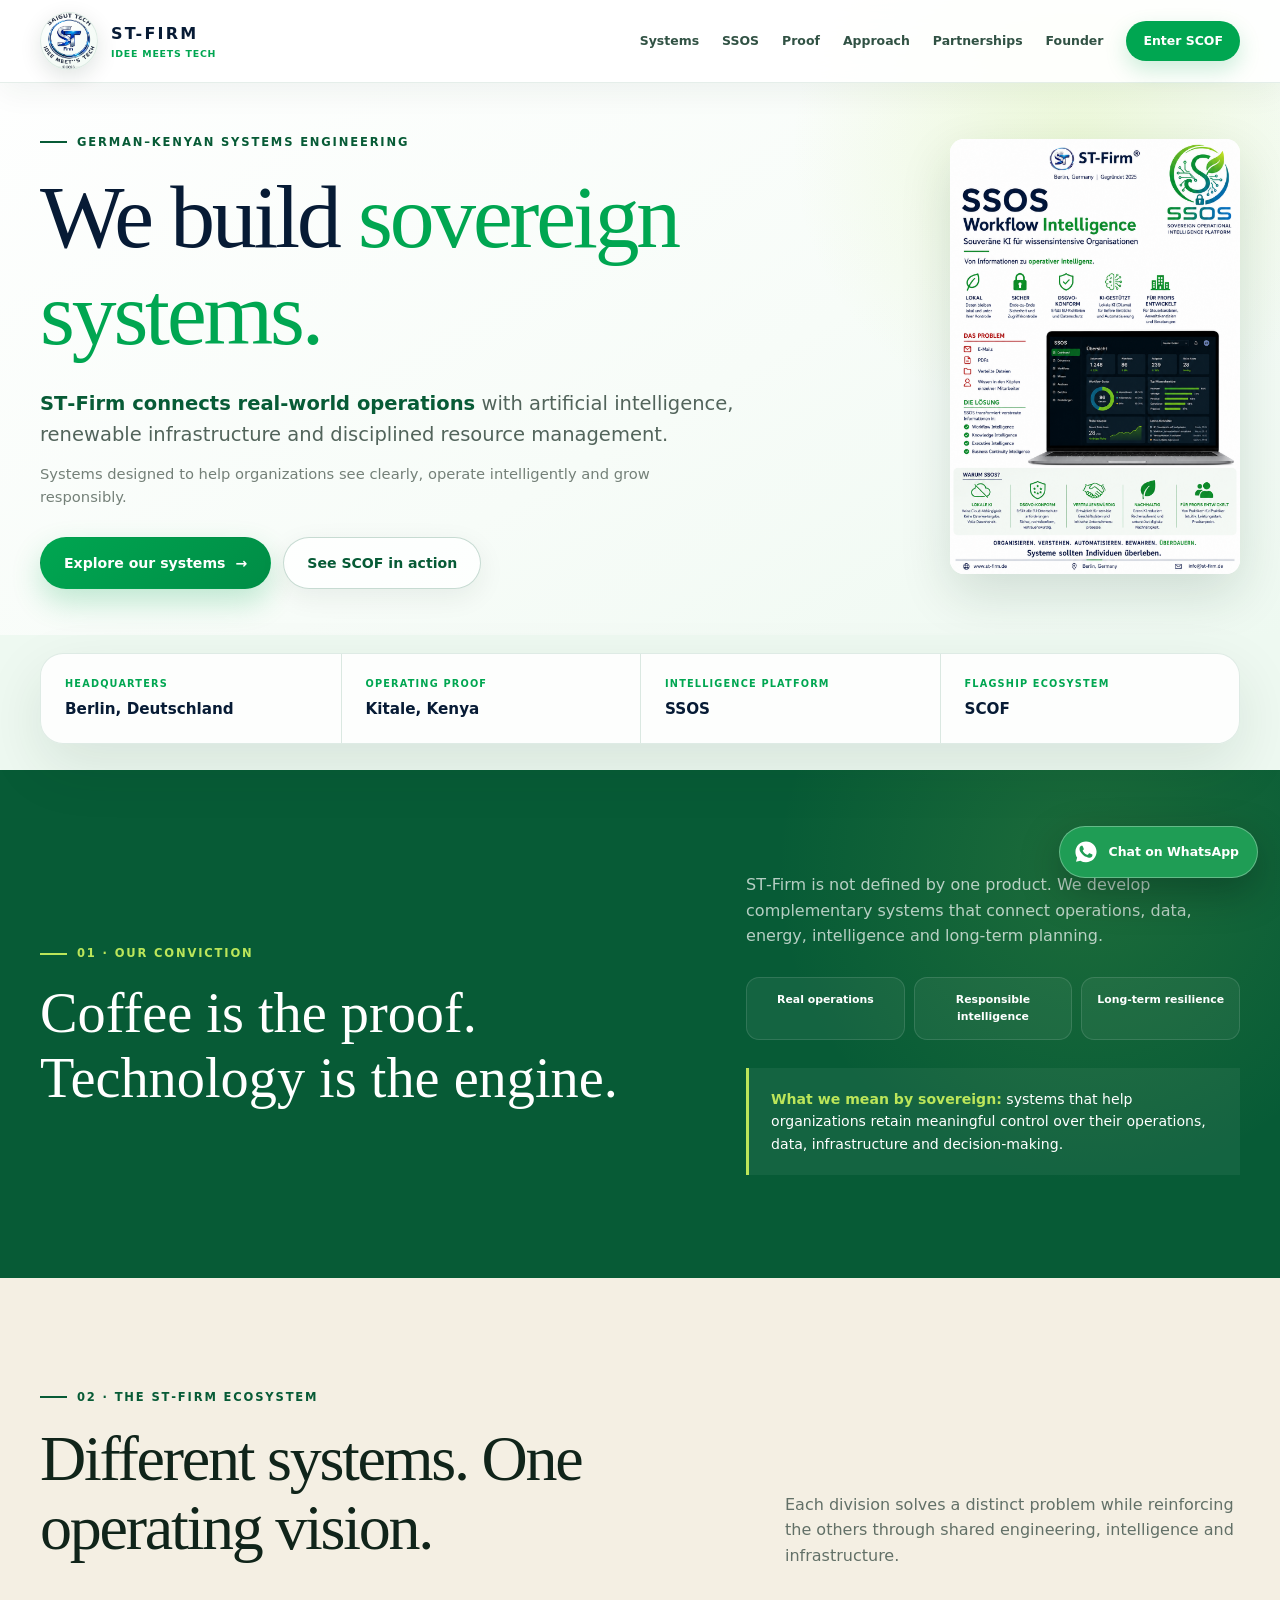
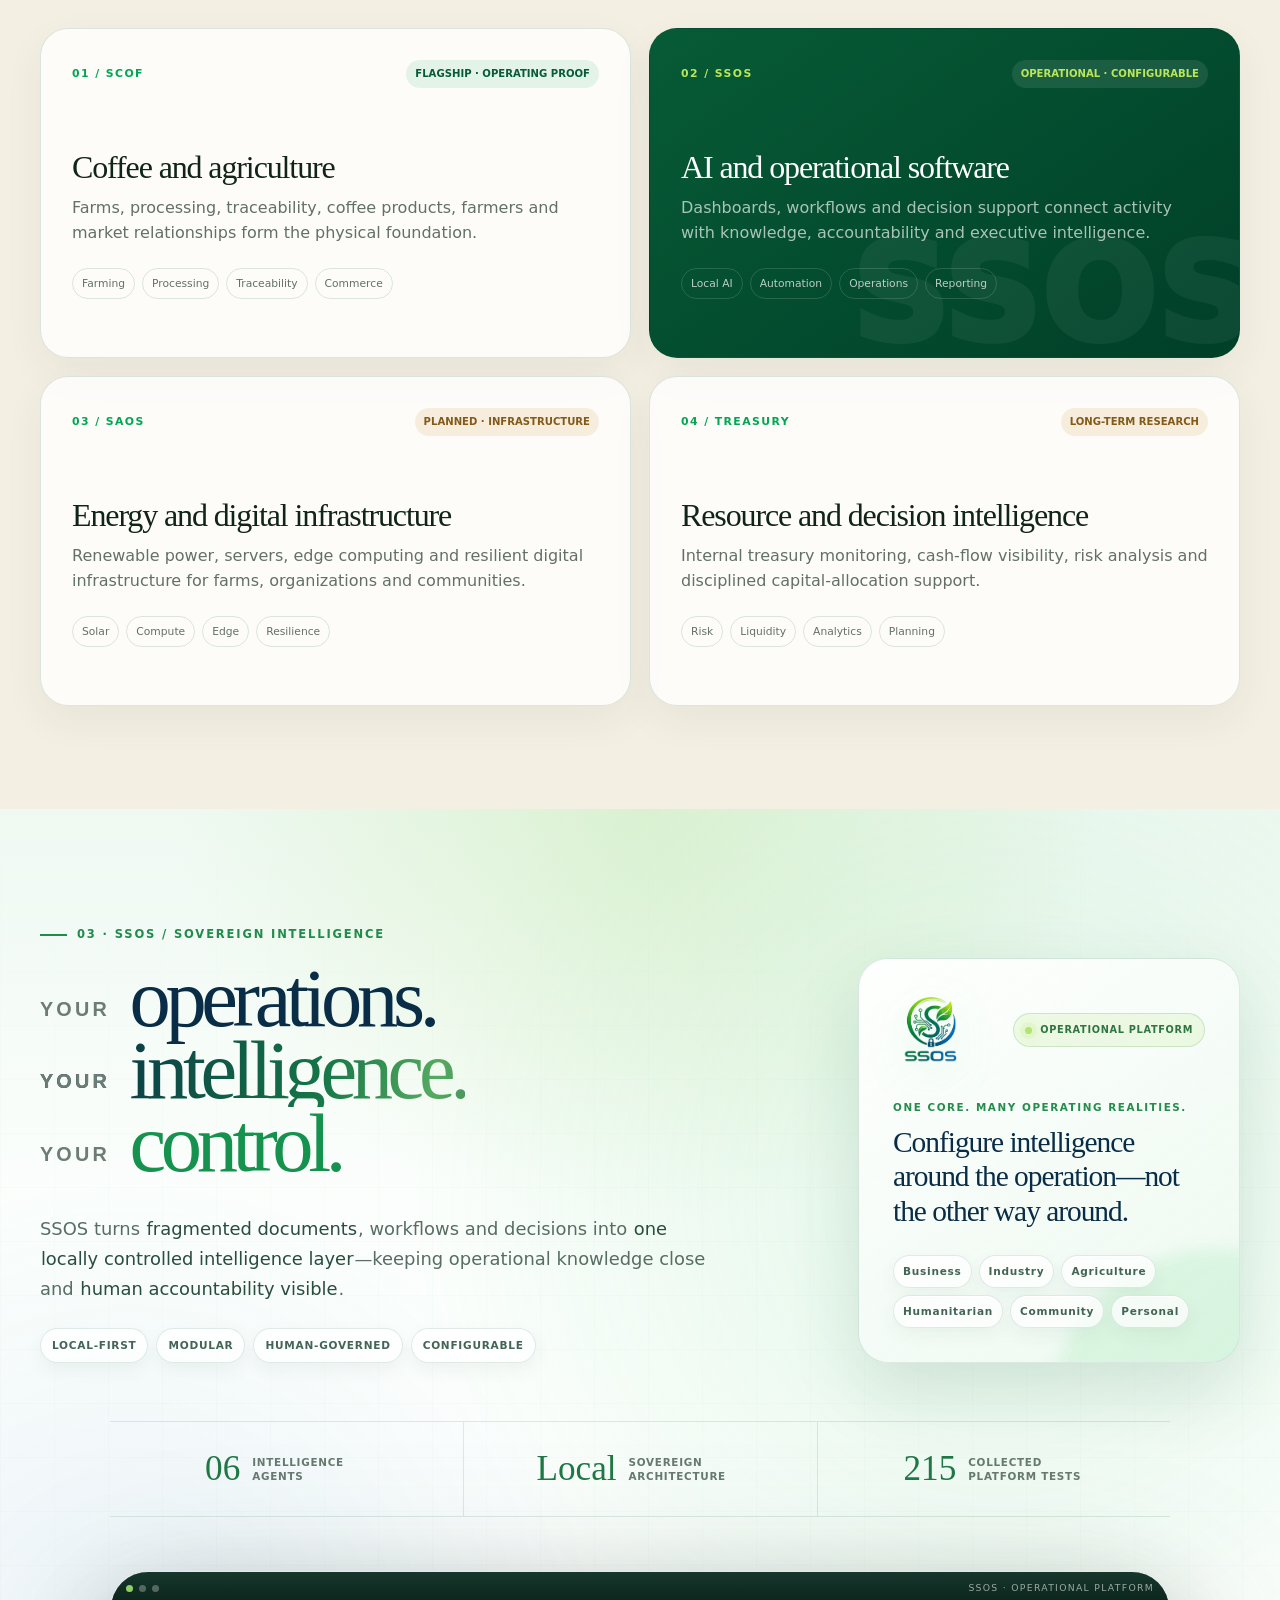
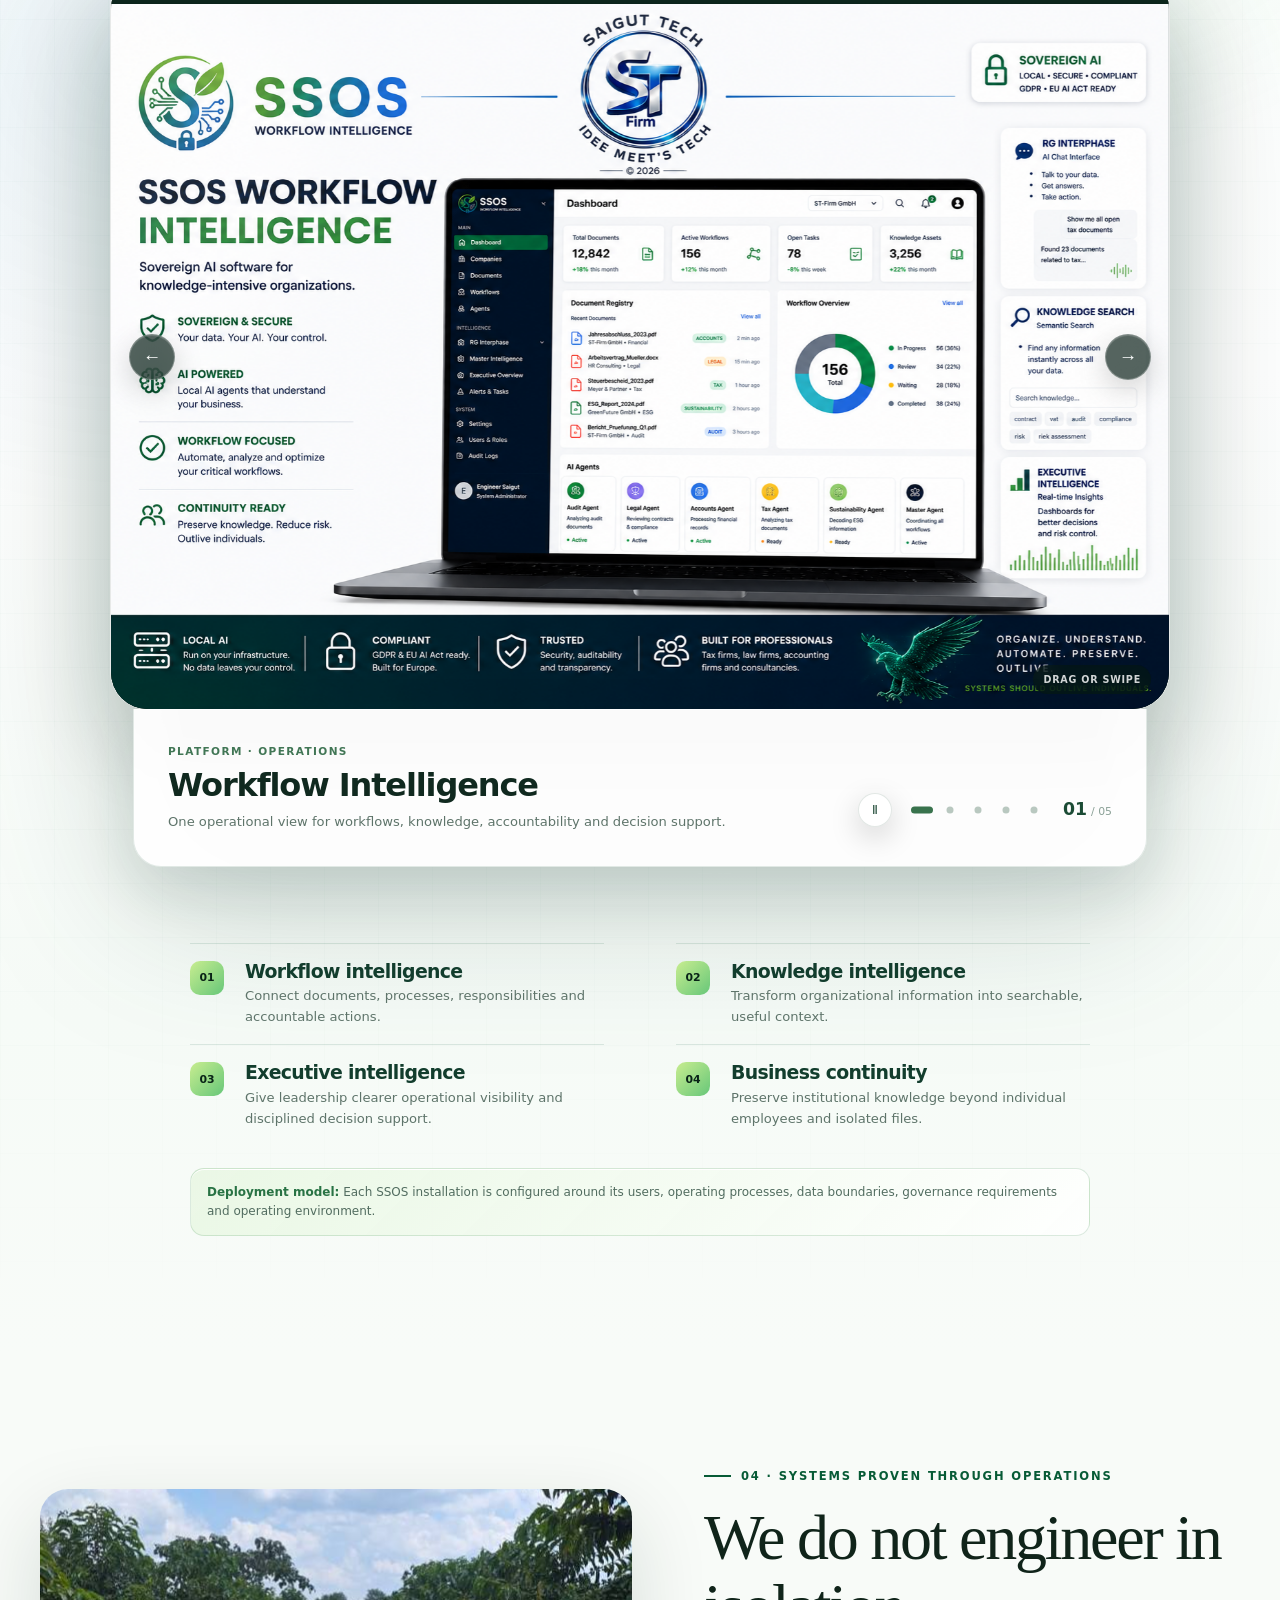
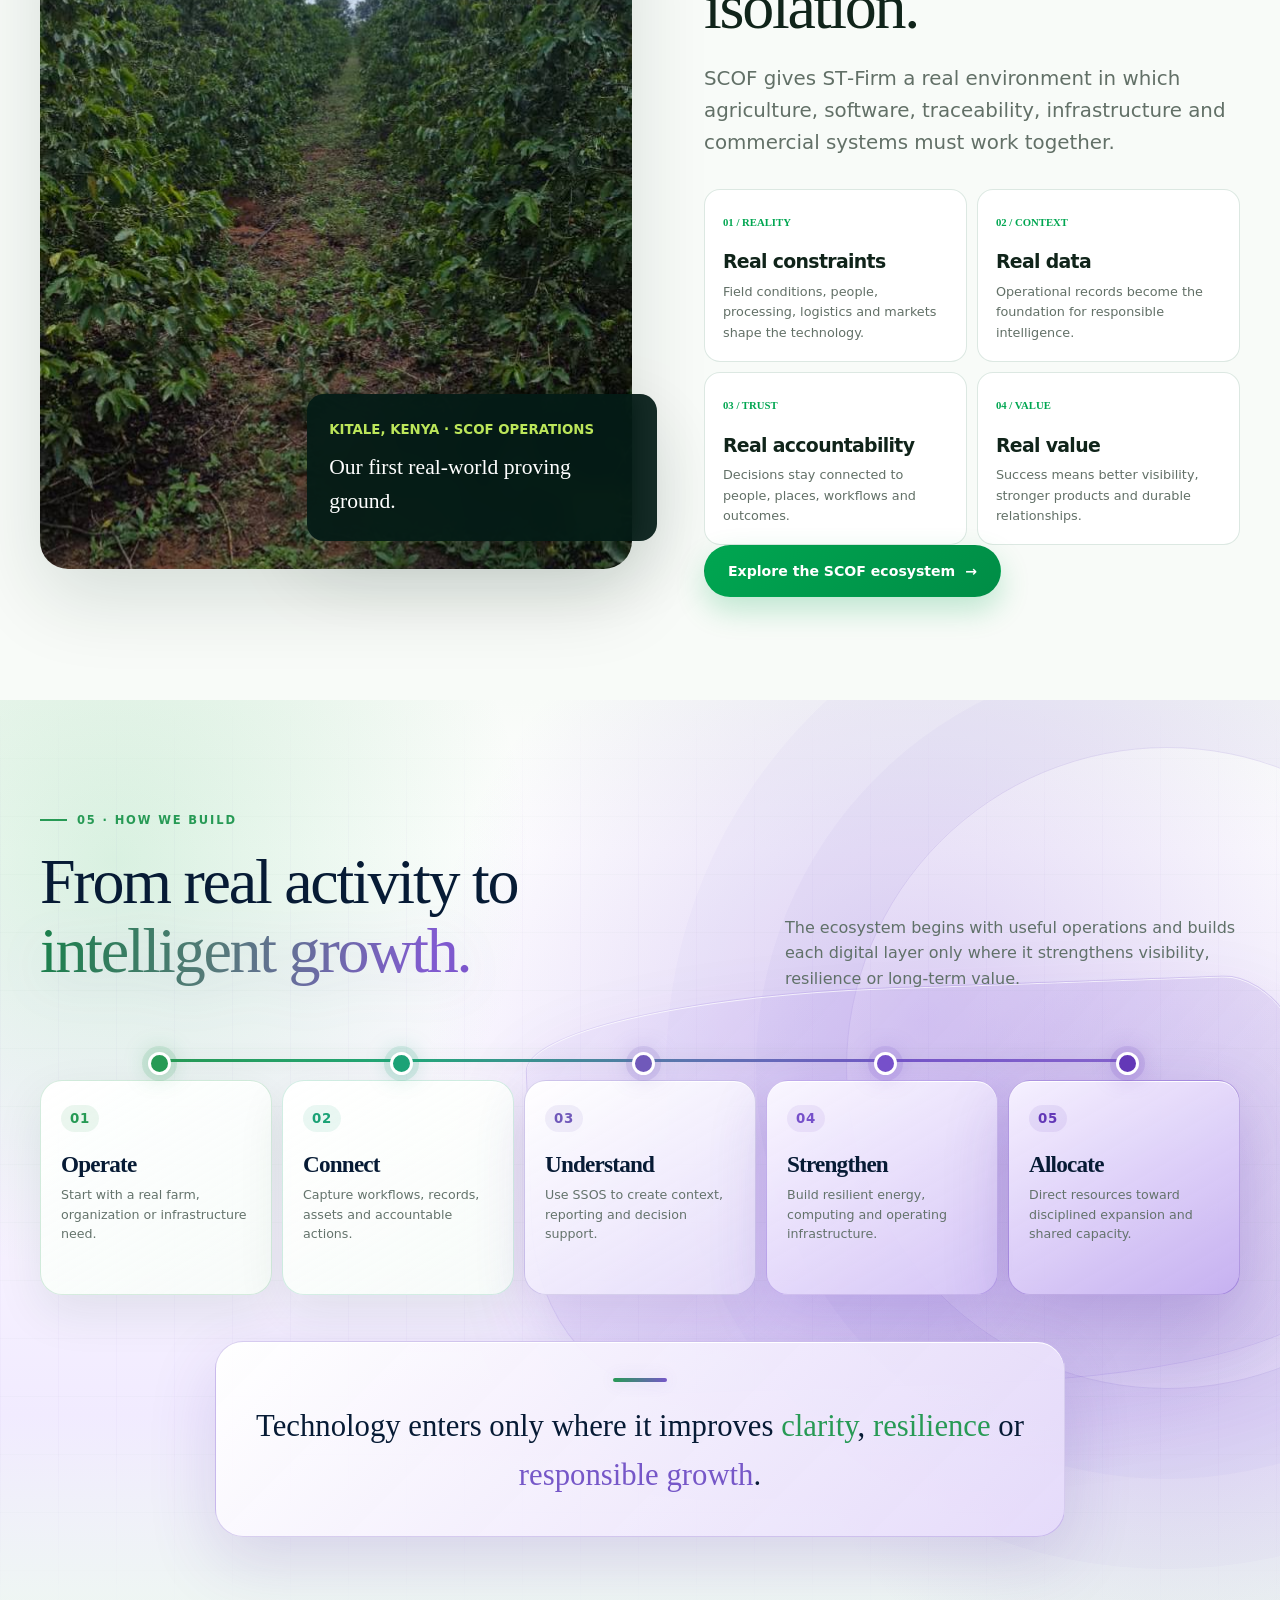
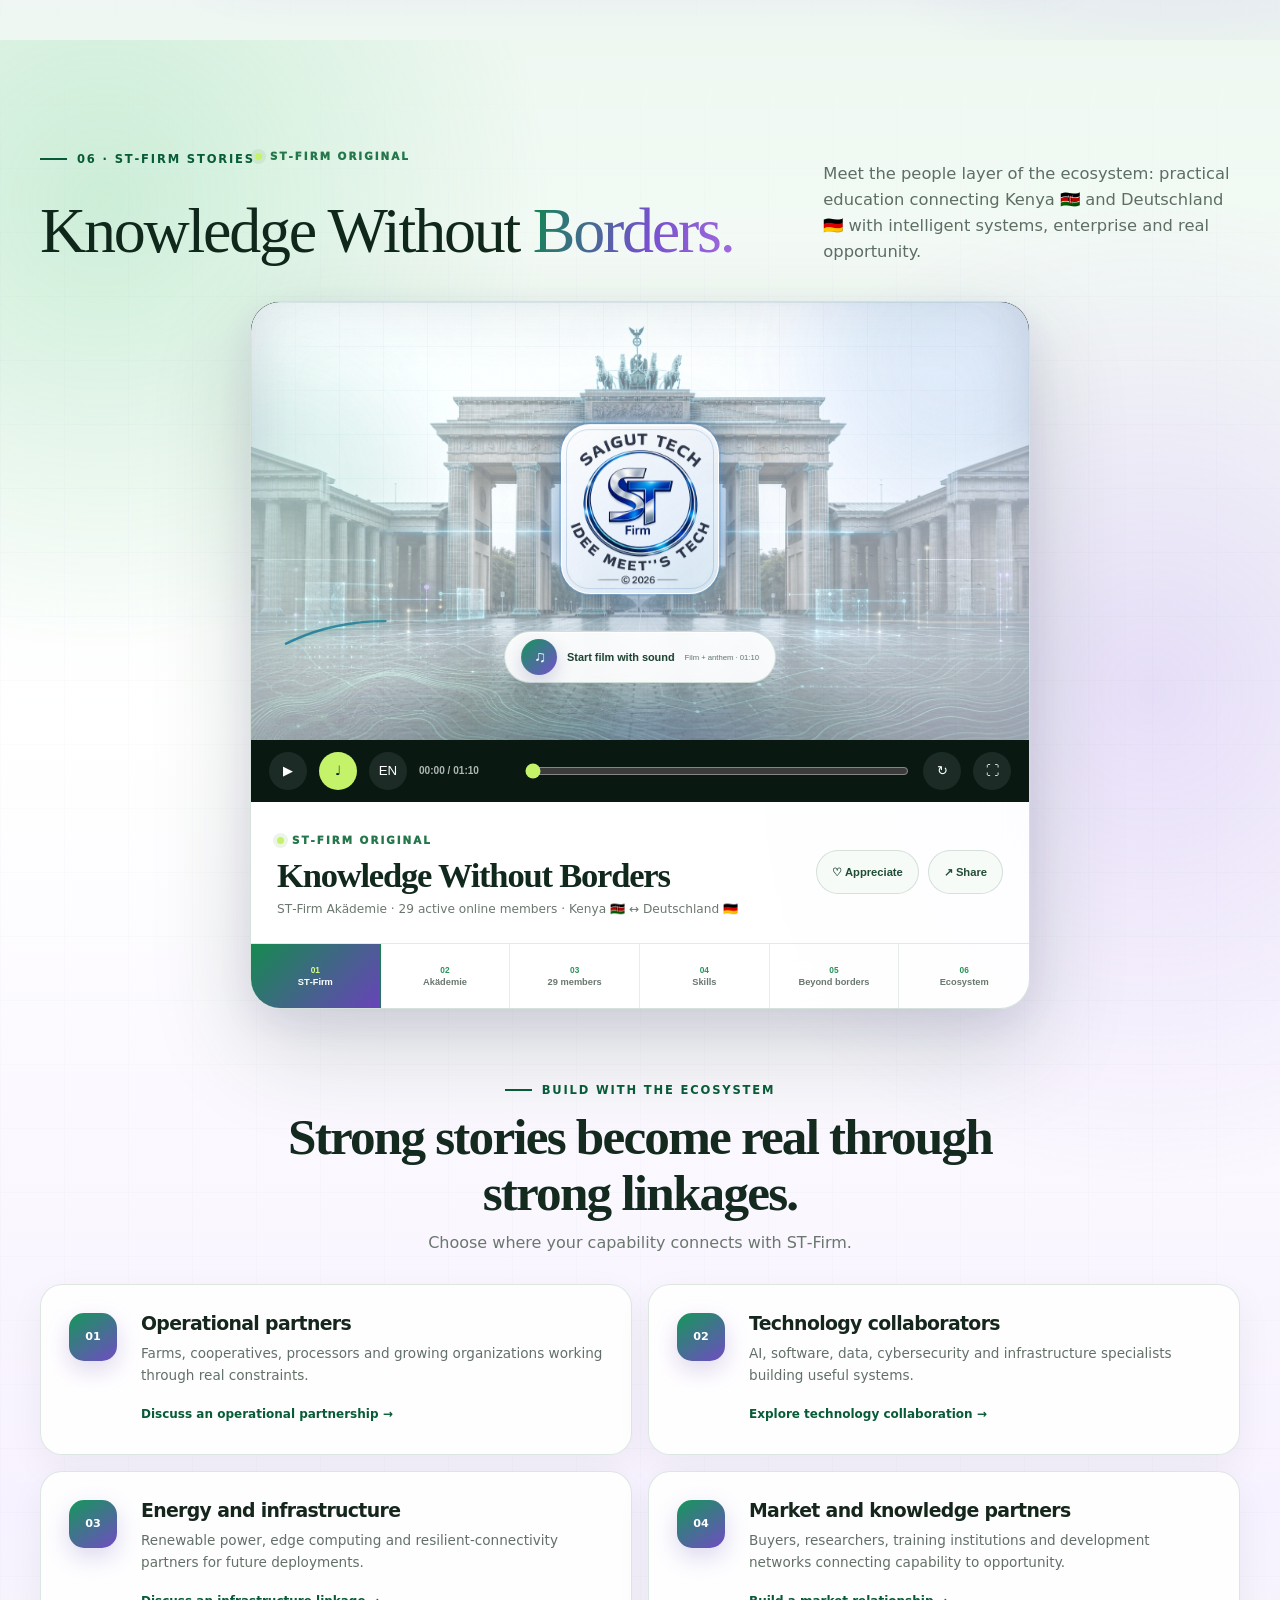
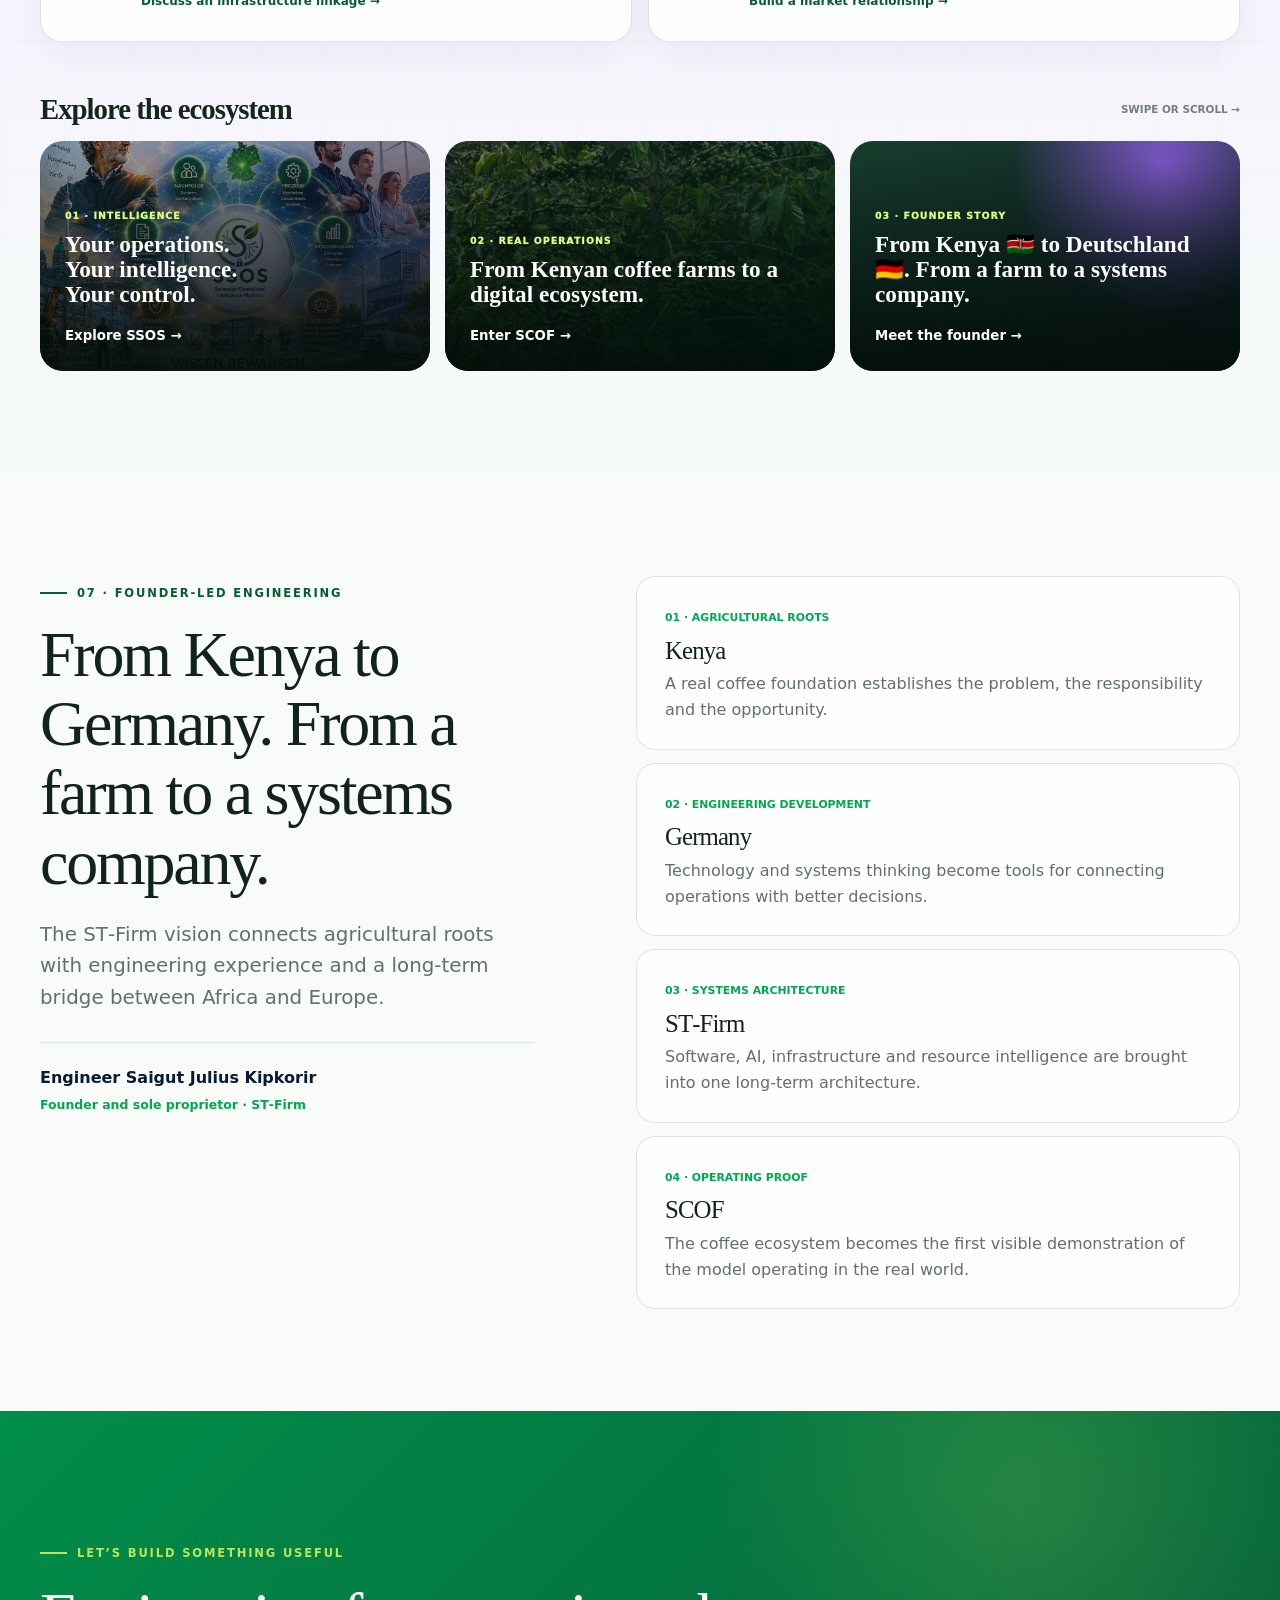
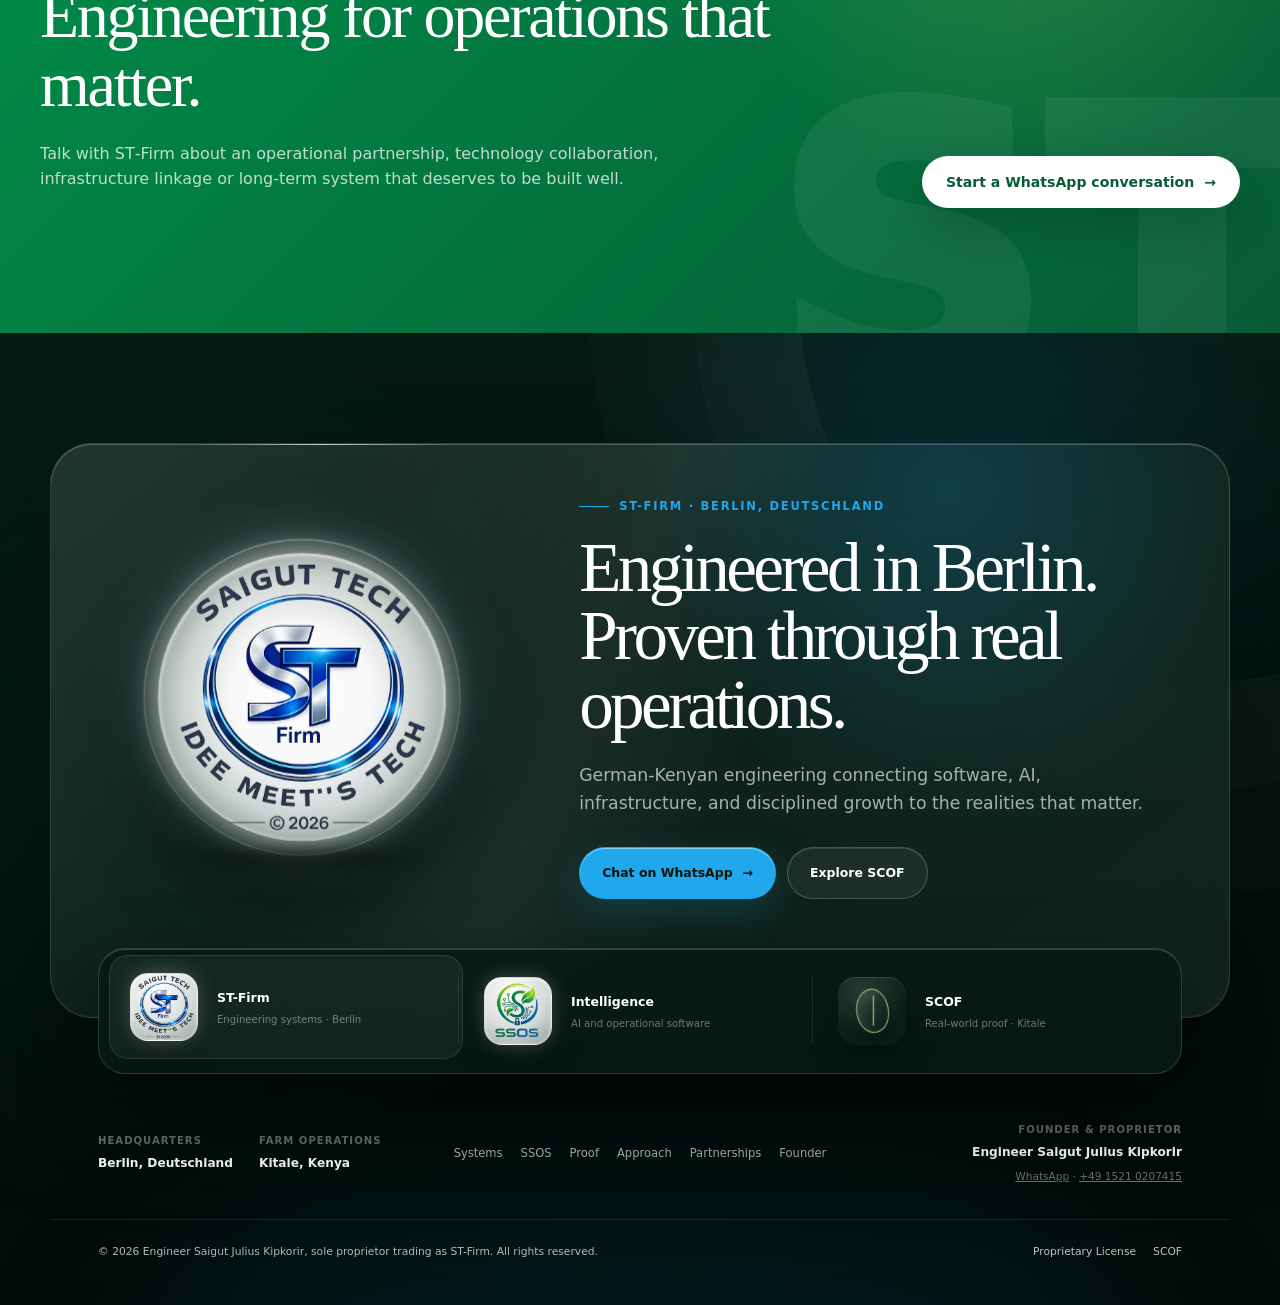
==== commit a2a0f372: "Add SCOF + ST-Firm brand identity: favicons, app manifests, social cards - Generate plated favicons " ====
--- a/st-firm.html
+++ b/st-firm.html
@@ -8,7 +8,21 @@
   <meta property="og:title" content="ST-Firm — We Build Sovereign Systems">
   <meta property="og:description" content="German-Kenyan engineering connecting real-world operations with sovereign AI, renewable infrastructure and disciplined growth.">
   <meta property="og:type" content="website">
+  <meta property="og:site_name" content="ST-Firm">
+  <meta property="og:url" content="https://saigutjulius.github.io/SCOF/st-firm.html">
+  <meta property="og:image" content="https://saigutjulius.github.io/SCOF/assets/brand/st-firm-og.png">
+  <meta property="og:image:width" content="1200">
+  <meta property="og:image:height" content="630">
+  <meta name="twitter:card" content="summary_large_image">
+  <meta name="twitter:title" content="ST-Firm — We Build Sovereign Systems">
+  <meta name="twitter:description" content="German-Kenyan engineering: sovereign AI, software and resilient infrastructure.">
+  <meta name="twitter:image" content="https://saigutjulius.github.io/SCOF/assets/brand/st-firm-og.png">
   <title>ST-Firm — We Build Sovereign Systems</title>
+  <link rel="icon" type="image/png" sizes="32x32" href="assets/brand/st-firm-icon-32.png">
+  <link rel="icon" type="image/png" sizes="48x48" href="assets/brand/st-firm-icon-48.png">
+  <link rel="icon" type="image/png" sizes="192x192" href="assets/brand/st-firm-icon-192.png">
+  <link rel="apple-touch-icon" sizes="180x180" href="assets/brand/st-firm-icon-180.png">
+  <link rel="manifest" href="assets/brand/st-firm.webmanifest">
   <style>
     :root {
       --night: #061a13;
